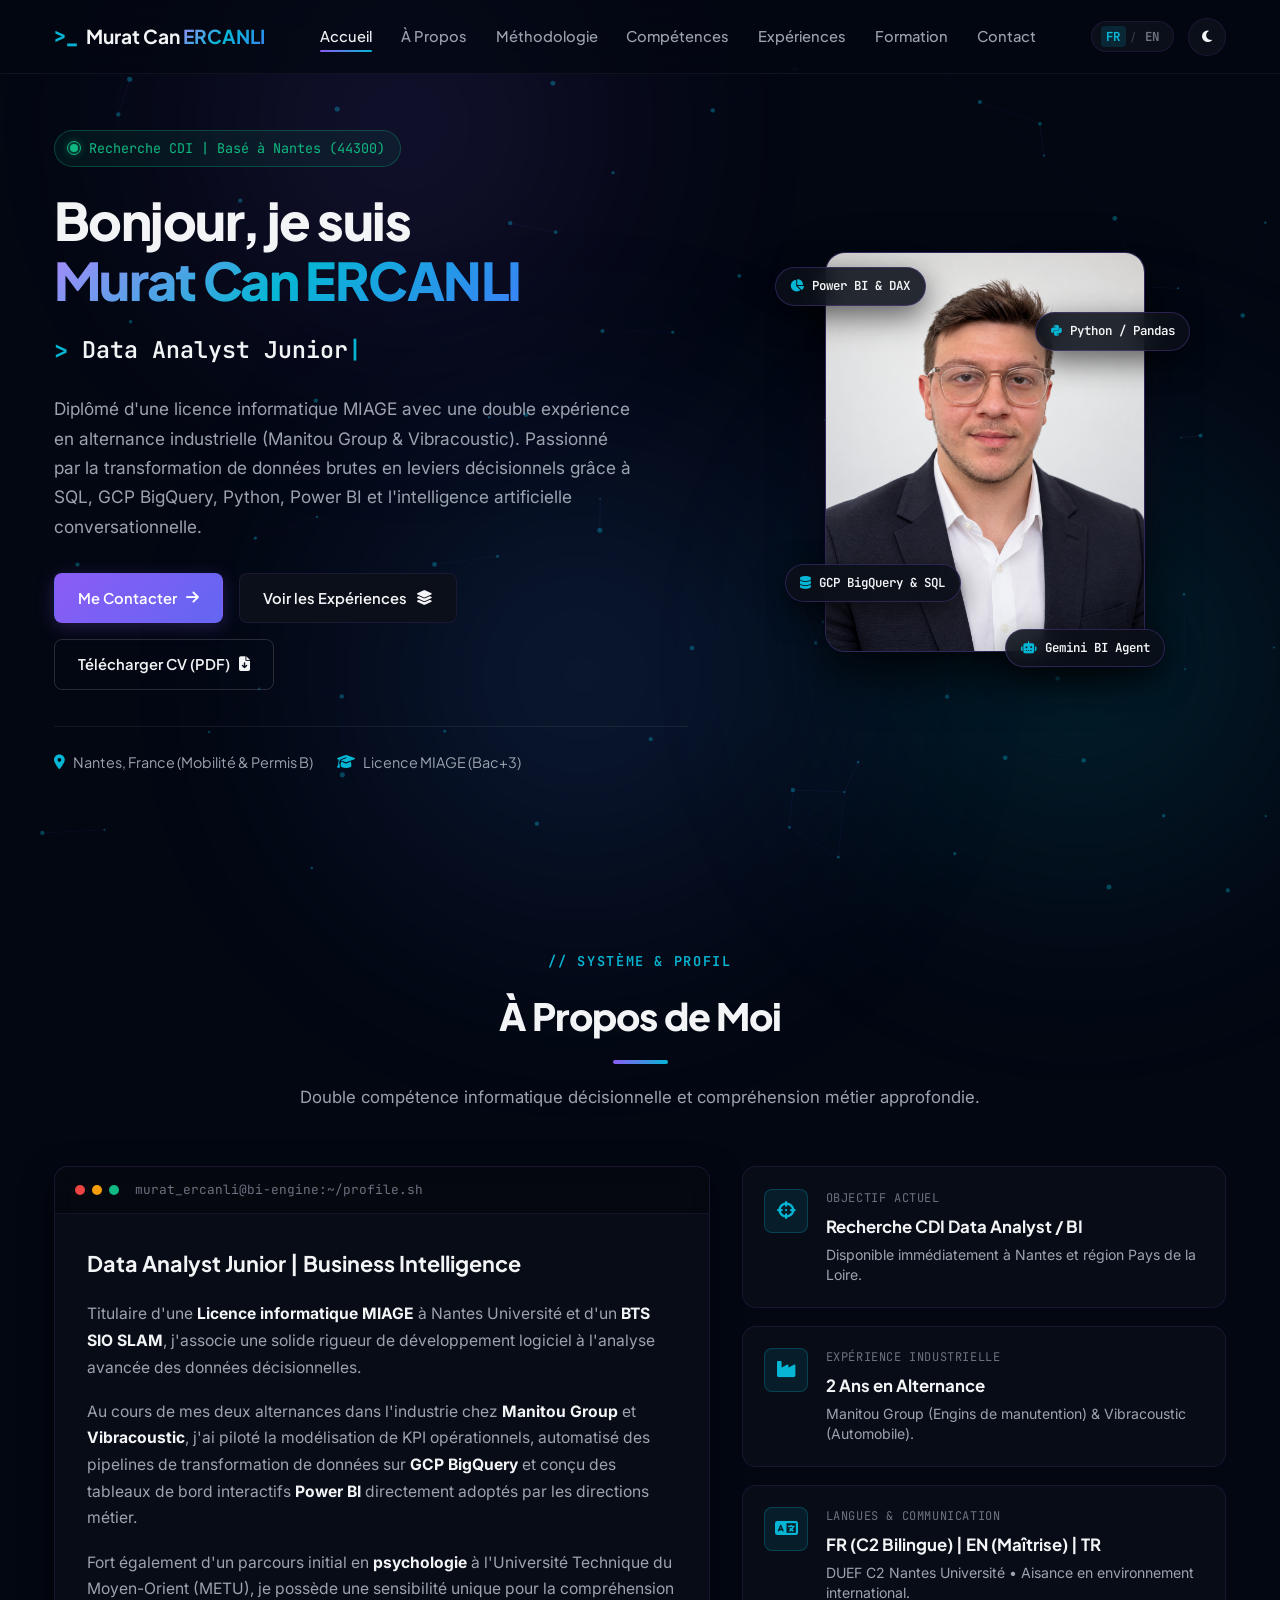
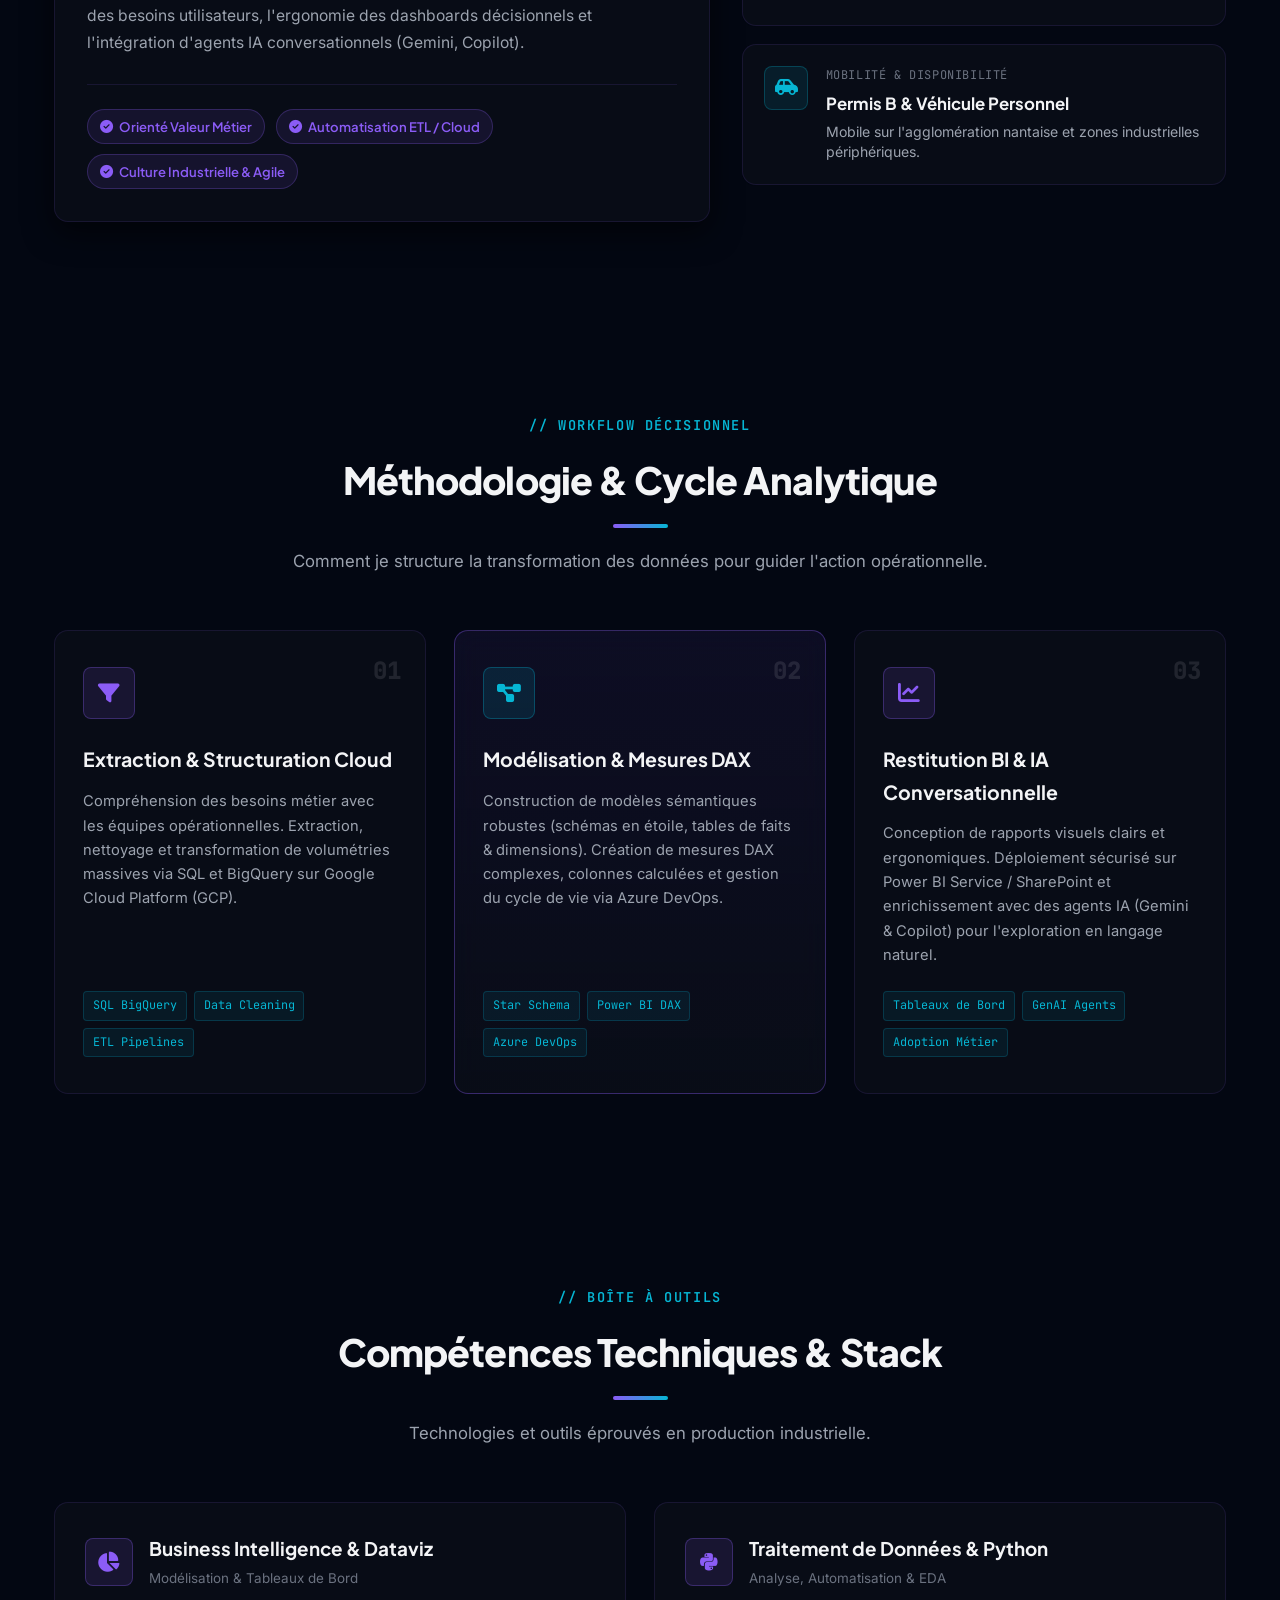
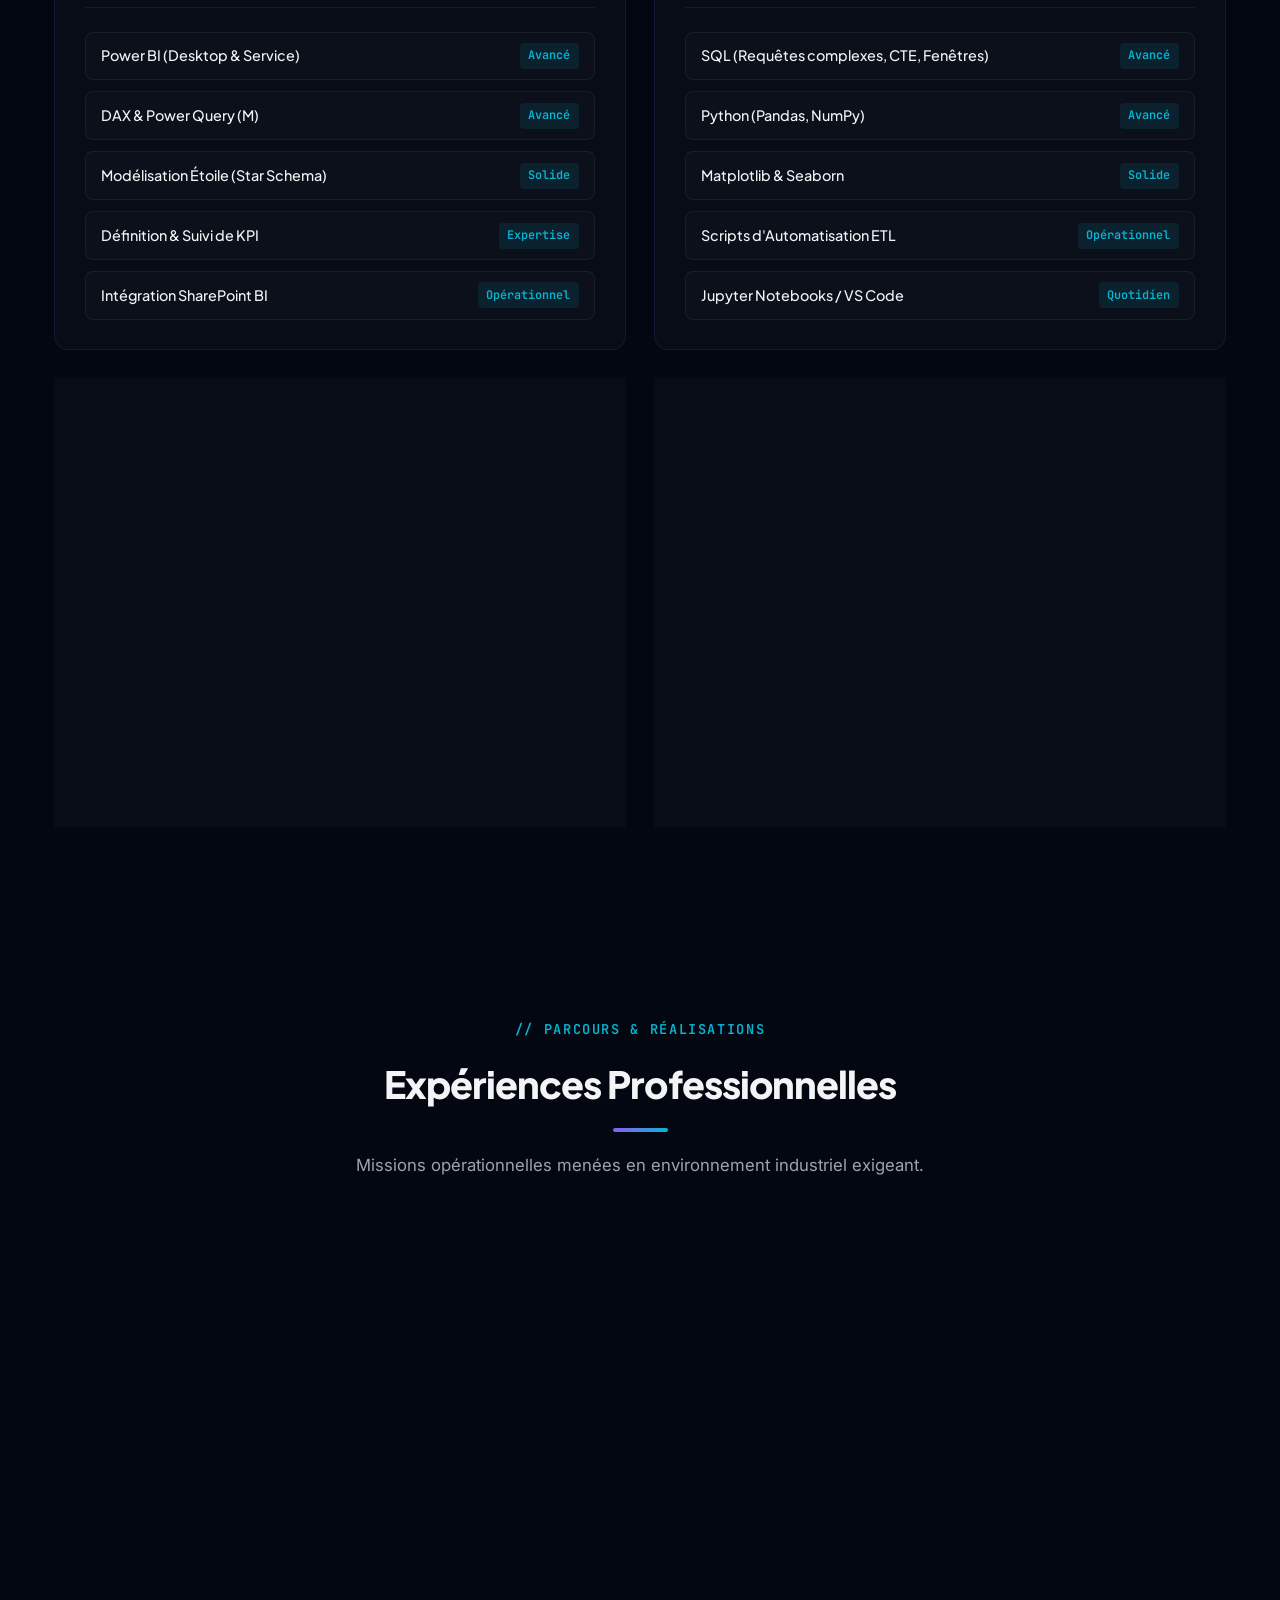
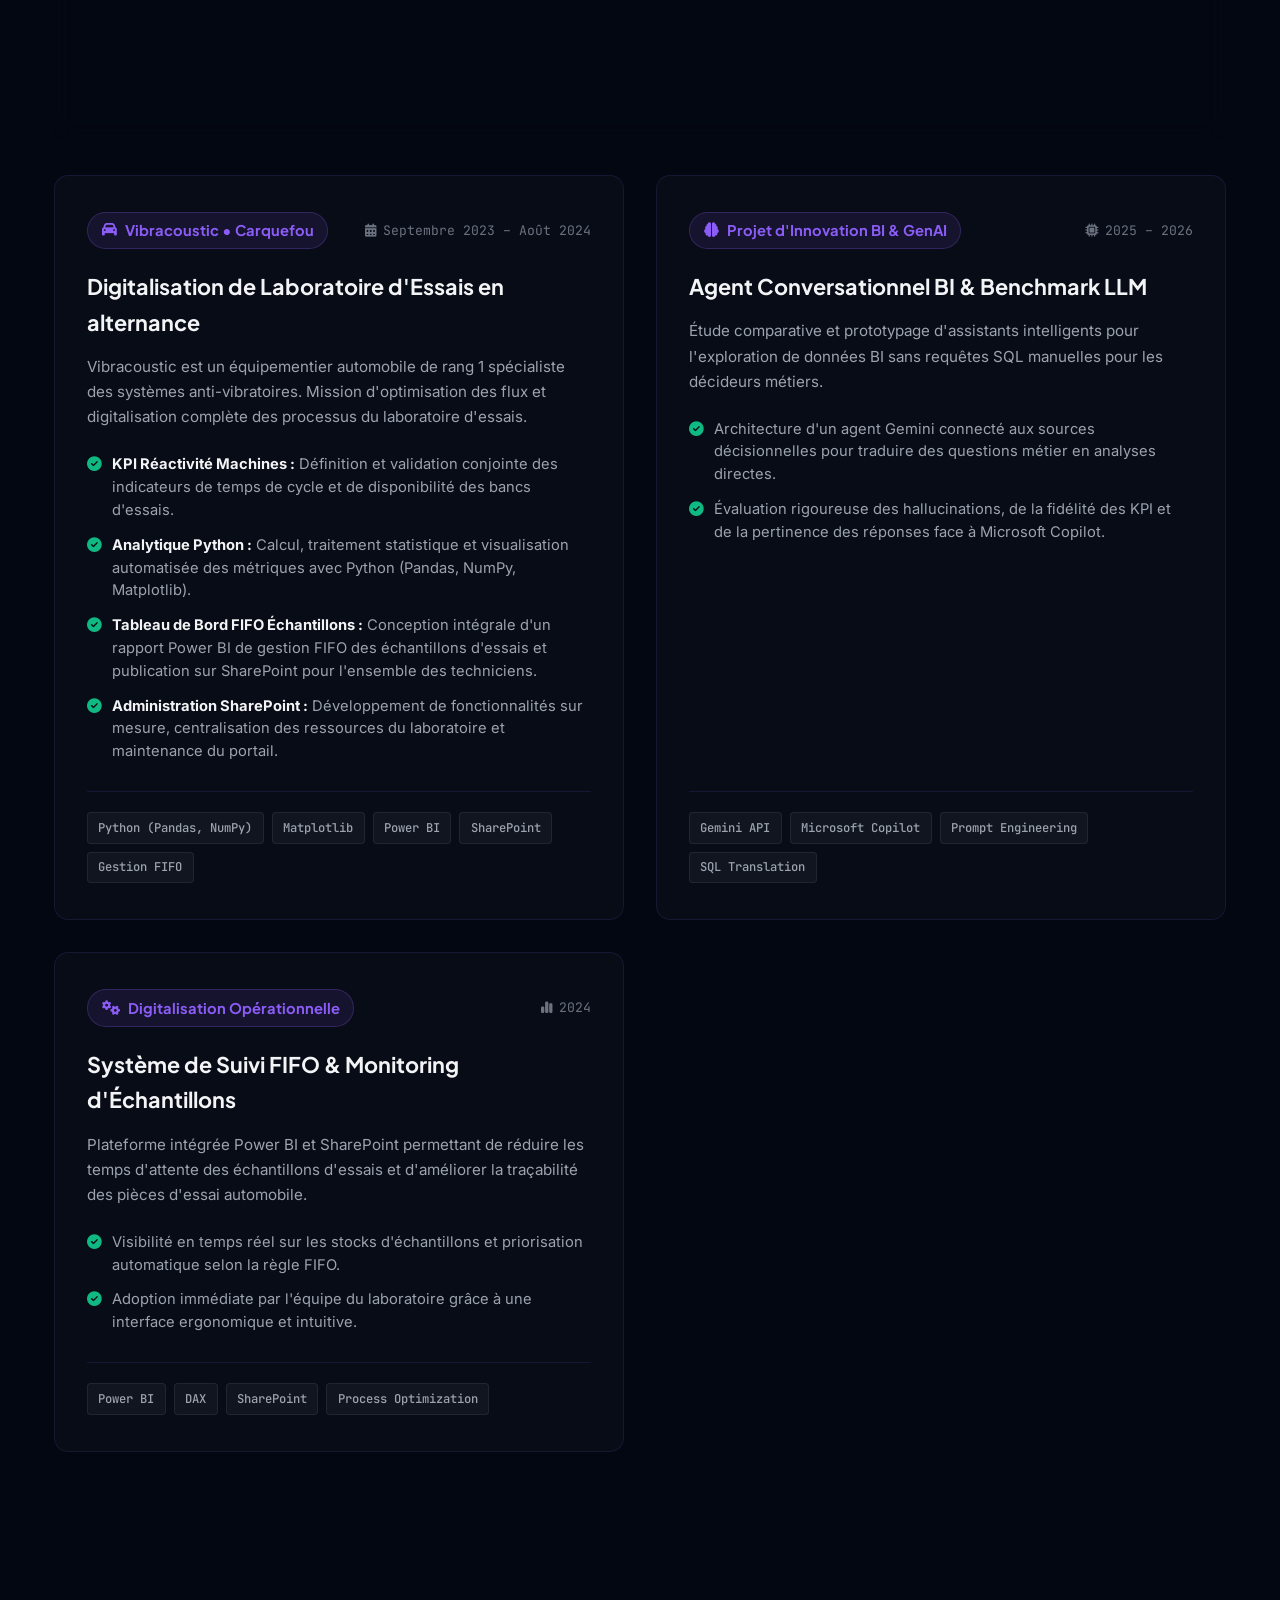
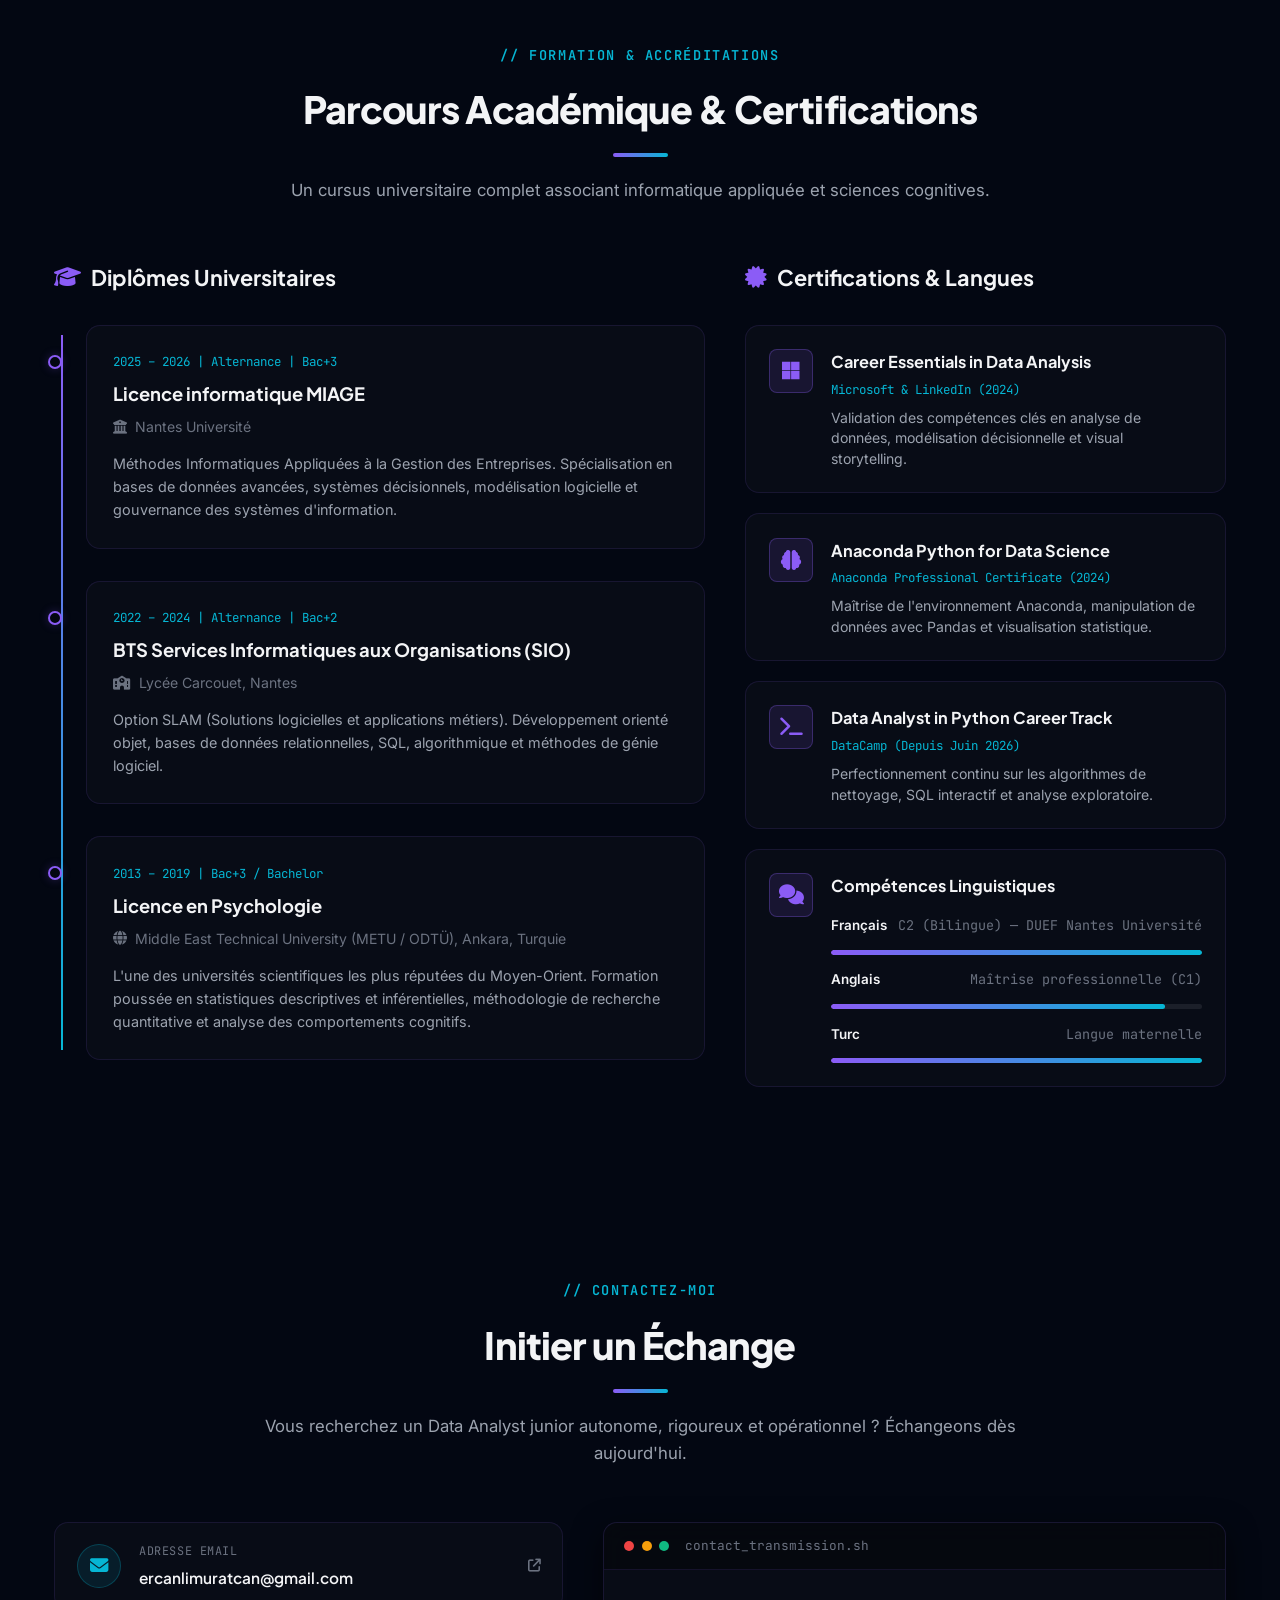
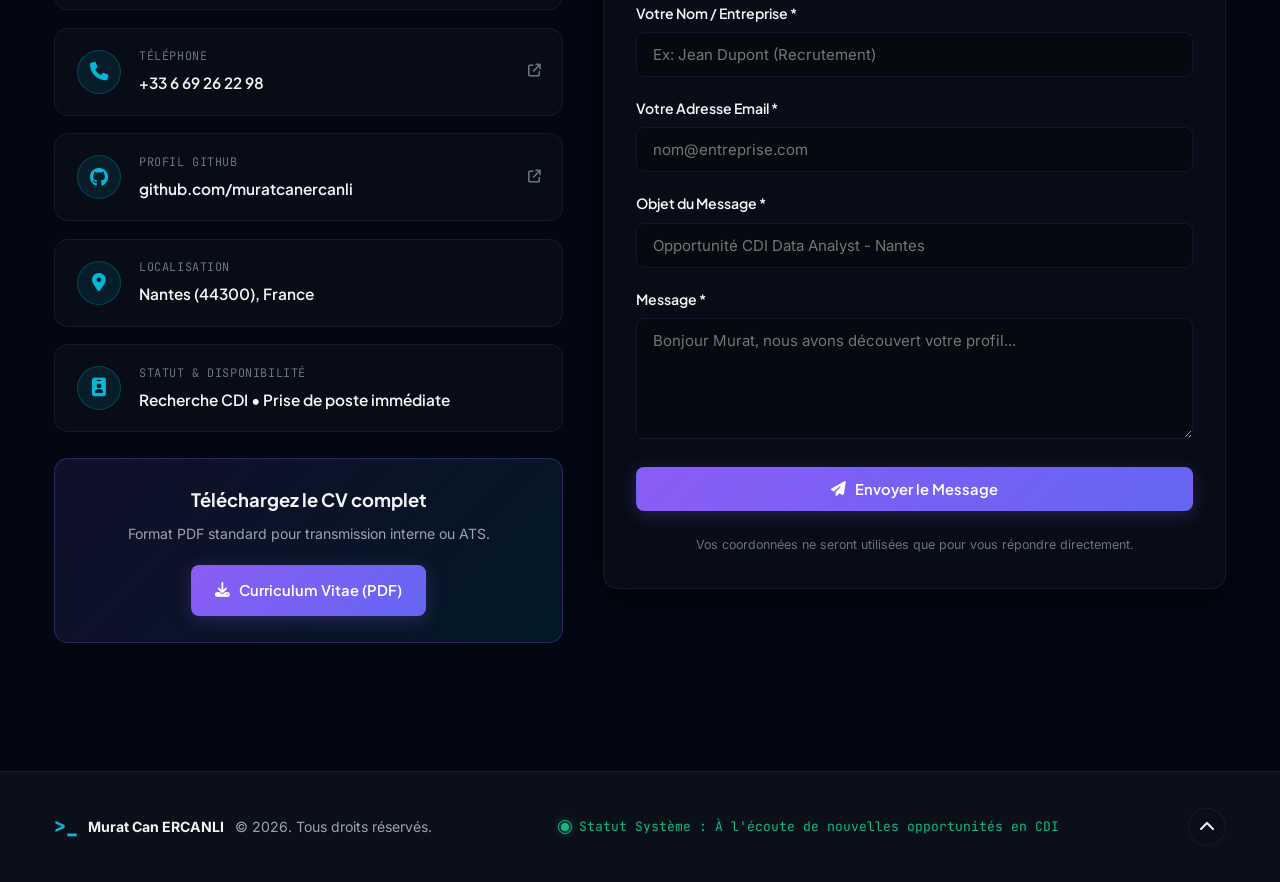
==== index.html @ bb95b22a "initial commit" ====
<!DOCTYPE html>
<html lang="fr">
<head>
    <meta charset="UTF-8">
    <meta name="viewport" content="width=device-width, initial-scale=1.0">
    <title>Murat Can ERCANLI | Data Analyst & Business Intelligence</title>
    <meta name="description" content="Portfolio de Murat Can ERCANLI - Data Analyst Junior & Business Intelligence spécialisé en Power BI, SQL, Python, GCP BigQuery et solutions décisionnelles.">
    <meta name="keywords" content="Murat Can ERCANLI, Data Analyst, Business Intelligence, Power BI, SQL, Python, BigQuery, GCP, Nantes, Portfolio">
    <meta name="author" content="Murat Can ERCANLI">
    <meta name="robots" content="index, follow">

    <link rel="canonical" href="https://muratcanercanli.github.io/">

    <!-- Open Graph / Social Media -->
    <meta property="og:title" content="Murat Can ERCANLI | Data Analyst & Business Intelligence">
    <meta property="og:description" content="Portfolio de Murat Can ERCANLI - Data Analyst Junior spécialisé en Power BI, BigQuery, SQL et Python.">
    <meta property="og:url" content="https://muratcanercanli.github.io/">
    <meta property="og:type" content="website">
    <meta property="og:image" content="murat_profile.png">

    <!-- Google Fonts: Plus Jakarta Sans for UI, Inter for body, JetBrains Mono for telemetry -->
    <link rel="preconnect" href="https://fonts.googleapis.com">
    <link rel="preconnect" href="https://fonts.gstatic.com" crossorigin>
    <link href="https://fonts.googleapis.com/css2?family=Inter:wght@300;400;500;600;700&family=JetBrains+Mono:wght@400;500;600;700&family=Plus+Jakarta+Sans:wght@400;500;600;700;800&display=swap" rel="stylesheet">
    
    <!-- Font Awesome Icons -->
    <link rel="stylesheet" href="https://cdnjs.cloudflare.com/ajax/libs/font-awesome/6.5.1/css/all.min.css">
    
    <!-- Custom Styles -->
    <link rel="stylesheet" href="styles.css">

    <!-- JSON-LD Structured Data -->
    <script type="application/ld+json">
    {
      "@context": "https://schema.org",
      "@type": "Person",
      "name": "Murat Can ERCANLI",
      "jobTitle": "Data Analyst & Business Intelligence Specialist",
      "url": "https://muratcanercanli.github.io/",
      "sameAs": [
        "https://github.com/muratcanercanli"
      ],
      "address": {
        "@type": "PostalAddress",
        "addressLocality": "Nantes",
        "postalCode": "44300",
        "addressCountry": "FR"
      },
      "email": "ercanlimuratcan@gmail.com",
      "telephone": "+33669262298"
    }
    </script>
</head>
<body>
    <!-- Background Canvas Mesh & Ambient Glow Orbs -->
    <div class="canvas-grid">
        <canvas id="canvas-particles"></canvas>
    </div>
    <div class="glow-orb orb-1"></div>
    <div class="glow-orb orb-2"></div>
    <div class="glow-orb orb-3"></div>

    <!-- Navigation Header -->
    <nav class="navbar" id="navbar">
        <div class="nav-container">
            <div class="nav-logo">
                <a href="#home">
                    <span class="logo-terminal">&gt;_</span>
                    <span class="logo-name">Murat Can <span class="highlight">ERCANLI</span></span>
                </a>
            </div>

            <ul class="nav-menu" id="nav-menu">
                <li class="nav-item"><a href="#home" class="nav-link" data-i18n="nav.home">Accueil</a></li>
                <li class="nav-item"><a href="#about" class="nav-link" data-i18n="nav.about">À Propos</a></li>
                <li class="nav-item"><a href="#frameworks" class="nav-link" data-i18n="nav.workflow">Méthodologie</a></li>
                <li class="nav-item"><a href="#skills" class="nav-link" data-i18n="nav.toolkit">Compétences</a></li>
                <li class="nav-item"><a href="#projects" class="nav-link" data-i18n="nav.experience">Expériences</a></li>
                <li class="nav-item"><a href="#education" class="nav-link" data-i18n="nav.credentials">Formation</a></li>
                <li class="nav-item"><a href="#contact" class="nav-link" data-i18n="nav.contact">Contact</a></li>
            </ul>

            <div class="nav-actions">
                <!-- Language Switcher Pill -->
                <div class="lang-switch" id="lang-switch" title="Changer de langue / Switch language">
                    <button class="lang-btn active" data-lang="fr">FR</button>
                    <span class="lang-divider">/</span>
                    <button class="lang-btn" data-lang="en">EN</button>
                </div>

                <!-- Theme Toggle Button -->
                <button class="theme-toggle-btn" id="theme-toggle" aria-label="Toggle Theme" title="Thème clair / sombre">
                    <i class="fas fa-moon"></i>
                </button>

                <!-- Mobile Menu Hamburger -->
                <div class="nav-toggle" id="mobile-menu" aria-label="Open menu">
                    <span class="bar"></span>
                    <span class="bar"></span>
                    <span class="bar"></span>
                </div>
            </div>
        </div>
        <div class="scroll-progress-bar" id="scroll-bar"></div>
    </nav>

    <!-- Hero Section -->
    <section id="home" class="hero">
        <div class="container">
            <div class="hero-content">
                <div class="hero-text">
                    <div class="hero-badge">
                        <span class="pulse-dot"></span>
                        <span data-i18n="hero.badge">Recherche CDI | Basé à Nantes (44300)</span>
                    </div>

                    <h1 class="hero-title">
                        <span data-i18n="hero.greeting">Bonjour, je suis</span> <br>
                        <span class="highlight">Murat Can ERCANLI</span>
                    </h1>

                    <div class="typewriter-container">
                        <span class="code-symbol">&gt;&nbsp;</span>
                        <h2 class="hero-subtitle" id="typewriter-text">Data Analyst Junior</h2>
                    </div>

                    <p class="hero-description" data-i18n="hero.description">
                        Diplômé d'une licence informatique MIAGE avec une double expérience en alternance industrielle (Manitou Group &amp; Vibracoustic). Passionné par la transformation de données brutes en leviers décisionnels grâce à SQL, GCP BigQuery, Python, Power BI et l'intelligence artificielle conversationnelle.
                    </p>

                    <div class="hero-buttons">
                        <a href="#contact" class="btn btn-primary">
                            <span data-i18n="hero.btnContact">Me Contacter</span>
                            <i class="fas fa-arrow-right"></i>
                        </a>
                        <a href="#projects" class="btn btn-secondary">
                            <span data-i18n="hero.btnProjects">Voir les Expériences</span>
                            <i class="fas fa-layer-group"></i>
                        </a>
                        <a href="Murat_ERCANLI_LaTeX_Source (2).pdf" target="_blank" rel="noopener noreferrer" class="btn btn-outline" download>
                            <span data-i18n="hero.btnResume">Télécharger CV (PDF)</span>
                            <i class="fas fa-file-arrow-down"></i>
                        </a>
                    </div>

                    <div class="hero-quick-meta">
                        <div class="meta-item">
                            <i class="fas fa-location-dot"></i>
                            <span data-i18n="hero.metaLocation">Nantes, France (Mobilité &amp; Permis B)</span>
                        </div>
                        <div class="meta-item">
                            <i class="fas fa-graduation-cap"></i>
                            <span data-i18n="hero.metaDegree">Licence MIAGE (Bac+3)</span>
                        </div>
                    </div>
                </div>

                <div class="hero-image-wrapper">
                    <div class="hero-portrait-card">
                        <div class="portrait-glow"></div>
                        <div class="portrait-frame">
                            <img src="murat_profile.png" alt="Photo de profil Murat Can ERCANLI" class="portrait-img">
                        </div>

                        <!-- Floating Telemetry Nodes -->
                        <div class="telemetry-node node-1">
                            <i class="fas fa-chart-pie"></i>
                            <span>Power BI &amp; DAX</span>
                        </div>
                        <div class="telemetry-node node-2">
                            <i class="fas fa-database"></i>
                            <span>GCP BigQuery &amp; SQL</span>
                        </div>
                        <div class="telemetry-node node-3">
                            <i class="fab fa-python"></i>
                            <span>Python / Pandas</span>
                        </div>
                        <div class="telemetry-node node-4">
                            <i class="fas fa-robot"></i>
                            <span>Gemini BI Agent</span>
                        </div>
                    </div>
                </div>
            </div>
        </div>
    </section>

    <!-- Personal Telemetry (About Me) Section -->
    <section id="about" class="telemetry-section">
        <div class="container">
            <div class="section-header">
                <div class="section-tag" data-i18n="about.tag">// SYSTÈME &amp; PROFIL</div>
                <h2 class="section-title" data-i18n="about.title">À Propos de Moi</h2>
                <div class="section-divider"></div>
                <p class="section-subtitle" data-i18n="about.subtitle">Double compétence informatique décisionnelle et compréhension métier approfondie.</p>
            </div>

            <div class="telemetry-grid">
                <!-- Left Column: Biography Console -->
                <div class="telemetry-bio-card">
                    <div class="bio-card-header">
                        <div class="terminal-dots">
                            <span class="dot red"></span>
                            <span class="dot yellow"></span>
                            <span class="dot green"></span>
                        </div>
                        <span class="terminal-title">murat_ercanli@bi-engine:~/profile.sh</span>
                    </div>
                    <div class="bio-card-body">
                        <h3 class="bio-heading" data-i18n="about.bioHeading">Data Analyst Junior | Business Intelligence</h3>
                        
                        <p class="bio-text" data-i18n="about.bioP1">
                            Titulaire d'une <strong>Licence informatique MIAGE</strong> à Nantes Université et d'un <strong>BTS SIO SLAM</strong>, j'associe une solide rigueur de développement logiciel à l'analyse avancée des données décisionnelles.
                        </p>
                        <p class="bio-text" data-i18n="about.bioP2">
                            Au cours de mes deux alternances dans l'industrie chez <strong>Manitou Group</strong> et <strong>Vibracoustic</strong>, j'ai piloté la modélisation de KPI opérationnels, automatisé des pipelines de transformation de données sur <strong>GCP BigQuery</strong> et conçu des tableaux de bord interactifs <strong>Power BI</strong> directement adoptés par les directions métier.
                        </p>
                        <p class="bio-text" data-i18n="about.bioP3">
                            Fort également d'un parcours initial en <strong>psychologie</strong> à l'Université Technique du Moyen-Orient (METU), je possède une sensibilité unique pour la compréhension des besoins utilisateurs, l'ergonomie des dashboards décisionnels et l'intégration d'agents IA conversationnels (Gemini, Copilot).
                        </p>

                        <div class="bio-badges">
                            <span class="badge"><i class="fas fa-check-circle"></i> <span data-i18n="about.badge1">Orienté Valeur Métier</span></span>
                            <span class="badge"><i class="fas fa-check-circle"></i> <span data-i18n="about.badge2">Automatisation ETL / Cloud</span></span>
                            <span class="badge"><i class="fas fa-check-circle"></i> <span data-i18n="about.badge3">Culture Industrielle &amp; Agile</span></span>
                        </div>
                    </div>
                </div>

                <!-- Right Column: Specs & Highlights Grid -->
                <div class="telemetry-specs-wrapper">
                    <div class="spec-card">
                        <div class="spec-icon"><i class="fas fa-crosshairs"></i></div>
                        <div class="spec-content">
                            <span class="spec-label" data-i18n="about.specGoalLabel">Objectif Actuel</span>
                            <h4 class="spec-value" data-i18n="about.specGoalVal">Recherche CDI Data Analyst / BI</h4>
                            <p class="spec-desc" data-i18n="about.specGoalDesc">Disponible immédiatement à Nantes et région Pays de la Loire.</p>
                        </div>
                    </div>

                    <div class="spec-card">
                        <div class="spec-icon"><i class="fas fa-industry"></i></div>
                        <div class="spec-content">
                            <span class="spec-label" data-i18n="about.specExpLabel">Expérience Industrielle</span>
                            <h4 class="spec-value" data-i18n="about.specExpVal">2 Ans en Alternance</h4>
                            <p class="spec-desc" data-i18n="about.specExpDesc">Manitou Group (Engins de manutention) &amp; Vibracoustic (Automobile).</p>
                        </div>
                    </div>

                    <div class="spec-card">
                        <div class="spec-icon"><i class="fas fa-language"></i></div>
                        <div class="spec-content">
                            <span class="spec-label" data-i18n="about.specLangLabel">Langues &amp; Communication</span>
                            <h4 class="spec-value" data-i18n="about.specLangVal">FR (C2 Bilingue) | EN (Maîtrise) | TR</h4>
                            <p class="spec-desc" data-i18n="about.specLangDesc">DUEF C2 Nantes Université • Aisance en environnement international.</p>
                        </div>
                    </div>

                    <div class="spec-card">
                        <div class="spec-icon"><i class="fas fa-car-side"></i></div>
                        <div class="spec-content">
                            <span class="spec-label" data-i18n="about.specMobLabel">Mobilité &amp; Disponibilité</span>
                            <h4 class="spec-value" data-i18n="about.specMobVal">Permis B &amp; Véhicule Personnel</h4>
                            <p class="spec-desc" data-i18n="about.specMobDesc">Mobile sur l'agglomération nantaise et zones industrielles périphériques.</p>
                        </div>
                    </div>
                </div>
            </div>
        </div>
    </section>

    <!-- Analytics Workflow Section -->
    <section id="frameworks" class="workflow-section">
        <div class="container">
            <div class="section-header">
                <div class="section-tag" data-i18n="workflow.tag">// WORKFLOW DÉCISIONNEL</div>
                <h2 class="section-title" data-i18n="workflow.title">Méthodologie &amp; Cycle Analytique</h2>
                <div class="section-divider"></div>
                <p class="section-subtitle" data-i18n="workflow.subtitle">Comment je structure la transformation des données pour guider l'action opérationnelle.</p>
            </div>

            <div class="workflow-grid">
                <!-- Step 1 -->
                <div class="workflow-card">
                    <div class="workflow-step-num">01</div>
                    <div class="workflow-icon"><i class="fas fa-filter"></i></div>
                    <h3 class="workflow-card-title" data-i18n="workflow.step1Title">Extraction &amp; Structuration Cloud</h3>
                    <p class="workflow-card-desc" data-i18n="workflow.step1Desc">
                        Compréhension des besoins métier avec les équipes opérationnelles. Extraction, nettoyage et transformation de volumétries massives via SQL et BigQuery sur Google Cloud Platform (GCP).
                    </p>
                    <div class="workflow-tags">
                        <span>SQL BigQuery</span>
                        <span>Data Cleaning</span>
                        <span>ETL Pipelines</span>
                    </div>
                </div>

                <!-- Step 2 -->
                <div class="workflow-card highlighted-step">
                    <div class="workflow-step-num">02</div>
                    <div class="workflow-icon"><i class="fas fa-project-diagram"></i></div>
                    <h3 class="workflow-card-title" data-i18n="workflow.step2Title">Modélisation &amp; Mesures DAX</h3>
                    <p class="workflow-card-desc" data-i18n="workflow.step2Desc">
                        Construction de modèles sémantiques robustes (schémas en étoile, tables de faits &amp; dimensions). Création de mesures DAX complexes, colonnes calculées et gestion du cycle de vie via Azure DevOps.
                    </p>
                    <div class="workflow-tags">
                        <span>Star Schema</span>
                        <span>Power BI DAX</span>
                        <span>Azure DevOps</span>
                    </div>
                </div>

                <!-- Step 3 -->
                <div class="workflow-card">
                    <div class="workflow-step-num">03</div>
                    <div class="workflow-icon"><i class="fas fa-chart-line"></i></div>
                    <h3 class="workflow-card-title" data-i18n="workflow.step3Title">Restitution BI &amp; IA Conversationnelle</h3>
                    <p class="workflow-card-desc" data-i18n="workflow.step3Desc">
                        Conception de rapports visuels clairs et ergonomiques. Déploiement sécurisé sur Power BI Service / SharePoint et enrichissement avec des agents IA (Gemini &amp; Copilot) pour l'exploration en langage naturel.
                    </p>
                    <div class="workflow-tags">
                        <span>Tableaux de Bord</span>
                        <span>GenAI Agents</span>
                        <span>Adoption Métier</span>
                    </div>
                </div>
            </div>
        </div>
    </section>

    <!-- Skills & Analytical Toolkit Section -->
    <section id="skills" class="skills-section">
        <div class="container">
            <div class="section-header">
                <div class="section-tag" data-i18n="skills.tag">// BOÎTE À OUTILS</div>
                <h2 class="section-title" data-i18n="skills.title">Compétences Techniques &amp; Stack</h2>
                <div class="section-divider"></div>
                <p class="section-subtitle" data-i18n="skills.subtitle">Technologies et outils éprouvés en production industrielle.</p>
            </div>

            <div class="skills-grid">
                <!-- Group 1: Business Intelligence -->
                <div class="skill-category-card">
                    <div class="category-header">
                        <div class="cat-icon"><i class="fas fa-chart-pie"></i></div>
                        <div>
                            <h3 data-i18n="skills.cat1Title">Business Intelligence &amp; Dataviz</h3>
                            <span class="cat-subtitle" data-i18n="skills.cat1Sub">Modélisation &amp; Tableaux de Bord</span>
                        </div>
                    </div>
                    <div class="skill-pill-list">
                        <div class="skill-pill">
                            <span class="skill-name">Power BI (Desktop &amp; Service)</span>
                            <span class="skill-level">Avancé</span>
                        </div>
                        <div class="skill-pill">
                            <span class="skill-name">DAX &amp; Power Query (M)</span>
                            <span class="skill-level">Avancé</span>
                        </div>
                        <div class="skill-pill">
                            <span class="skill-name">Modélisation Étoile (Star Schema)</span>
                            <span class="skill-level">Solide</span>
                        </div>
                        <div class="skill-pill">
                            <span class="skill-name">Définition &amp; Suivi de KPI</span>
                            <span class="skill-level">Expertise</span>
                        </div>
                        <div class="skill-pill">
                            <span class="skill-name">Intégration SharePoint BI</span>
                            <span class="skill-level">Opérationnel</span>
                        </div>
                    </div>
                </div>

                <!-- Group 2: Data Processing & Python -->
                <div class="skill-category-card">
                    <div class="category-header">
                        <div class="cat-icon"><i class="fab fa-python"></i></div>
                        <div>
                            <h3 data-i18n="skills.cat2Title">Traitement de Données &amp; Python</h3>
                            <span class="cat-subtitle" data-i18n="skills.cat2Sub">Analyse, Automatisation &amp; EDA</span>
                        </div>
                    </div>
                    <div class="skill-pill-list">
                        <div class="skill-pill">
                            <span class="skill-name">SQL (Requêtes complexes, CTE, Fenêtres)</span>
                            <span class="skill-level">Avancé</span>
                        </div>
                        <div class="skill-pill">
                            <span class="skill-name">Python (Pandas, NumPy)</span>
                            <span class="skill-level">Avancé</span>
                        </div>
                        <div class="skill-pill">
                            <span class="skill-name">Matplotlib &amp; Seaborn</span>
                            <span class="skill-level">Solide</span>
                        </div>
                        <div class="skill-pill">
                            <span class="skill-name">Scripts d'Automatisation ETL</span>
                            <span class="skill-level">Opérationnel</span>
                        </div>
                        <div class="skill-pill">
                            <span class="skill-name">Jupyter Notebooks / VS Code</span>
                            <span class="skill-level">Quotidien</span>
                        </div>
                    </div>
                </div>

                <!-- Group 3: Cloud & Databases -->
                <div class="skill-category-card">
                    <div class="category-header">
                        <div class="cat-icon"><i class="fas fa-cloud"></i></div>
                        <div>
                            <h3 data-i18n="skills.cat3Title">Cloud &amp; Bases de Données</h3>
                            <span class="cat-subtitle" data-i18n="skills.cat3Sub">Infrastructure &amp; Stockage</span>
                        </div>
                    </div>
                    <div class="skill-pill-list">
                        <div class="skill-pill">
                            <span class="skill-name">Google Cloud Platform (GCP)</span>
                            <span class="skill-level">Opérationnel</span>
                        </div>
                        <div class="skill-pill">
                            <span class="skill-name">Google BigQuery</span>
                            <span class="skill-level">Avancé</span>
                        </div>
                        <div class="skill-pill">
                            <span class="skill-name">PostgreSQL &amp; MySQL</span>
                            <span class="skill-level">Solide</span>
                        </div>
                        <div class="skill-pill">
                            <span class="skill-name">SQLite</span>
                            <span class="skill-level">Opérationnel</span>
                        </div>
                        <div class="skill-pill">
                            <span class="skill-name">Optimisation de Requêtes</span>
                            <span class="skill-level">Solide</span>
                        </div>
                    </div>
                </div>

                <!-- Group 4: DevOps, IA & Méthodes -->
                <div class="skill-category-card">
                    <div class="category-header">
                        <div class="cat-icon"><i class="fas fa-robot"></i></div>
                        <div>
                            <h3 data-i18n="skills.cat4Title">Outils, GenAI &amp; Méthodes</h3>
                            <span class="cat-subtitle" data-i18n="skills.cat4Sub">Déploiement &amp; Innovation</span>
                        </div>
                    </div>
                    <div class="skill-pill-list">
                        <div class="skill-pill">
                            <span class="skill-name">Azure DevOps (CI/CD, Work Items)</span>
                            <span class="skill-level">Opérationnel</span>
                        </div>
                        <div class="skill-pill">
                            <span class="skill-name">Git &amp; GitHub</span>
                            <span class="skill-level">Quotidien</span>
                        </div>
                        <div class="skill-pill">
                            <span class="skill-name">Agent Gemini &amp; Microsoft Copilot</span>
                            <span class="skill-level">Innovation BI</span>
                        </div>
                        <div class="skill-pill">
                            <span class="skill-name">Méthodologie Agile (Scrum / Kanban)</span>
                            <span class="skill-level">Pratiqué</span>
                        </div>
                        <div class="skill-pill">
                            <span class="skill-name">SharePoint Administration</span>
                            <span class="skill-level">Opérationnel</span>
                        </div>
                    </div>
                </div>
            </div>
        </div>
    </section>

    <!-- Experience & Projects Section -->
    <section id="projects" class="projects-section">
        <div class="container">
            <div class="section-header">
                <div class="section-tag" data-i18n="projects.tag">// PARCOURS &amp; RÉALISATIONS</div>
                <h2 class="section-title" data-i18n="projects.title">Expériences Professionnelles</h2>
                <div class="section-divider"></div>
                <p class="section-subtitle" data-i18n="projects.subtitle">Missions opérationnelles menées en environnement industriel exigeant.</p>
            </div>

            <div class="projects-grid">
                <!-- Experience 1: Manitou Group -->
                <div class="project-card featured">
                    <div class="card-glow-accent"></div>
                    <div class="project-header">
                        <div class="company-badge">
                            <i class="fas fa-building"></i> Manitou Group • Ancenis
                        </div>
                        <span class="project-period"><i class="fas fa-calendar-alt"></i> Septembre 2025 – Juillet 2026</span>
                    </div>

                    <h3 class="project-title" data-i18n="projects.manitouTitle">Data Analyst en alternance — Direction Opérationnelle</h3>
                    <p class="project-desc" data-i18n="projects.manitouDesc">
                        Manitou Group est un leader mondial de la manutention et de l'élévation. Dans le cadre de mon alternance MIAGE, j'ai accompagné la prise de décision opérationnelle via l'industrialisation des flux de données et la mise en œuvre de solutions BI novatrices.
                    </p>

                    <div class="project-highlights">
                        <div class="highlight-item">
                            <i class="fas fa-check-circle"></i>
                            <span data-i18n="projects.manitouBullet1"><strong>Définition &amp; Suivi des KPI :</strong> Cadrage, calcul et validation d'indicateurs de performance clés en collaboration étroite avec les équipes métiers.</span>
                        </div>
                        <div class="highlight-item">
                            <i class="fas fa-check-circle"></i>
                            <span data-i18n="projects.manitouBullet2"><strong>Ingénierie des données sur GCP :</strong> Préparation, enrichissement et modélisation des données avec SQL et BigQuery, en créant des tables et colonnes calculées optimisées.</span>
                        </div>
                        <div class="highlight-item">
                            <i class="fas fa-check-circle"></i>
                            <span data-i18n="projects.manitouBullet3"><strong>Modèles Power BI &amp; Azure DevOps :</strong> Évolution des jeux de données sémantiques, gouvernance des versions et déploiement via Azure DevOps.</span>
                        </div>
                        <div class="highlight-item">
                            <i class="fas fa-check-circle"></i>
                            <span data-i18n="projects.manitouBullet4"><strong>Agent Conversationnel Gemini vs Copilot :</strong> Développement d'un agent conversationnel Gemini pour l'interrogation de données en langage naturel ; benchmark comparatif face à Microsoft Copilot et restitution des résultats à la direction.</span>
                        </div>
                    </div>

                    <div class="project-tech-tags">
                        <span>GCP BigQuery</span>
                        <span>SQL</span>
                        <span>Power BI</span>
                        <span>DAX</span>
                        <span>Azure DevOps</span>
                        <span>Gemini Agent</span>
                        <span>Microsoft Copilot</span>
                    </div>
                </div>

                <!-- Experience 2: Vibracoustic -->
                <div class="project-card">
                    <div class="card-glow-accent"></div>
                    <div class="project-header">
                        <div class="company-badge">
                            <i class="fas fa-car"></i> Vibracoustic • Carquefou
                        </div>
                        <span class="project-period"><i class="fas fa-calendar-alt"></i> Septembre 2023 – Août 2024</span>
                    </div>

                    <h3 class="project-title" data-i18n="projects.vibraTitle">Digitalisation de Laboratoire d'Essais en alternance</h3>
                    <p class="project-desc" data-i18n="projects.vibraDesc">
                        Vibracoustic est un équipementier automobile de rang 1 spécialiste des systèmes anti-vibratoires. Mission d'optimisation des flux et digitalisation complète des processus du laboratoire d'essais.
                    </p>

                    <div class="project-highlights">
                        <div class="highlight-item">
                            <i class="fas fa-check-circle"></i>
                            <span data-i18n="projects.vibraBullet1"><strong>KPI Réactivité Machines :</strong> Définition et validation conjointe des indicateurs de temps de cycle et de disponibilité des bancs d'essais.</span>
                        </div>
                        <div class="highlight-item">
                            <i class="fas fa-check-circle"></i>
                            <span data-i18n="projects.vibraBullet2"><strong>Analytique Python :</strong> Calcul, traitement statistique et visualisation automatisée des métriques avec Python (Pandas, NumPy, Matplotlib).</span>
                        </div>
                        <div class="highlight-item">
                            <i class="fas fa-check-circle"></i>
                            <span data-i18n="projects.vibraBullet3"><strong>Tableau de Bord FIFO Échantillons :</strong> Conception intégrale d'un rapport Power BI de gestion FIFO des échantillons d'essais et publication sur SharePoint pour l'ensemble des techniciens.</span>
                        </div>
                        <div class="highlight-item">
                            <i class="fas fa-check-circle"></i>
                            <span data-i18n="projects.vibraBullet4"><strong>Administration SharePoint :</strong> Développement de fonctionnalités sur mesure, centralisation des ressources du laboratoire et maintenance du portail.</span>
                        </div>
                    </div>

                    <div class="project-tech-tags">
                        <span>Python (Pandas, NumPy)</span>
                        <span>Matplotlib</span>
                        <span>Power BI</span>
                        <span>SharePoint</span>
                        <span>Gestion FIFO</span>
                    </div>
                </div>

                <!-- Technical Project 3: GenAI Conversational BI Engine -->
                <div class="project-card">
                    <div class="card-glow-accent"></div>
                    <div class="project-header">
                        <div class="company-badge">
                            <i class="fas fa-brain"></i> Projet d'Innovation BI &amp; GenAI
                        </div>
                        <span class="project-period"><i class="fas fa-microchip"></i> 2025 – 2026</span>
                    </div>

                    <h3 class="project-title" data-i18n="projects.genaiTitle">Agent Conversationnel BI &amp; Benchmark LLM</h3>
                    <p class="project-desc" data-i18n="projects.genaiDesc">
                        Étude comparative et prototypage d'assistants intelligents pour l'exploration de données BI sans requêtes SQL manuelles pour les décideurs métiers.
                    </p>

                    <div class="project-highlights">
                        <div class="highlight-item">
                            <i class="fas fa-check-circle"></i>
                            <span data-i18n="projects.genaiBullet1">Architecture d'un agent Gemini connecté aux sources décisionnelles pour traduire des questions métier en analyses directes.</span>
                        </div>
                        <div class="highlight-item">
                            <i class="fas fa-check-circle"></i>
                            <span data-i18n="projects.genaiBullet2">Évaluation rigoureuse des hallucinations, de la fidélité des KPI et de la pertinence des réponses face à Microsoft Copilot.</span>
                        </div>
                    </div>

                    <div class="project-tech-tags">
                        <span>Gemini API</span>
                        <span>Microsoft Copilot</span>
                        <span>Prompt Engineering</span>
                        <span>SQL Translation</span>
                    </div>
                </div>

                <!-- Technical Project 4: FIFO & Test Bench Optimization -->
                <div class="project-card">
                    <div class="card-glow-accent"></div>
                    <div class="project-header">
                        <div class="company-badge">
                            <i class="fas fa-cogs"></i> Digitalisation Opérationnelle
                        </div>
                        <span class="project-period"><i class="fas fa-chart-simple"></i> 2024</span>
                    </div>

                    <h3 class="project-title" data-i18n="projects.fifoTitle">Système de Suivi FIFO &amp; Monitoring d'Échantillons</h3>
                    <p class="project-desc" data-i18n="projects.fifoDesc">
                        Plateforme intégrée Power BI et SharePoint permettant de réduire les temps d'attente des échantillons d'essais et d'améliorer la traçabilité des pièces d'essai automobile.
                    </p>

                    <div class="project-highlights">
                        <div class="highlight-item">
                            <i class="fas fa-check-circle"></i>
                            <span data-i18n="projects.fifoBullet1">Visibilité en temps réel sur les stocks d'échantillons et priorisation automatique selon la règle FIFO.</span>
                        </div>
                        <div class="highlight-item">
                            <i class="fas fa-check-circle"></i>
                            <span data-i18n="projects.fifoBullet2">Adoption immédiate par l'équipe du laboratoire grâce à une interface ergonomique et intuitive.</span>
                        </div>
                    </div>

                    <div class="project-tech-tags">
                        <span>Power BI</span>
                        <span>DAX</span>
                        <span>SharePoint</span>
                        <span>Process Optimization</span>
                    </div>
                </div>
            </div>
        </div>
    </section>

    <!-- Education & Certifications Section -->
    <section id="education" class="credentials-section">
        <div class="container">
            <div class="section-header">
                <div class="section-tag" data-i18n="edu.tag">// FORMATION &amp; ACCRÉDITATIONS</div>
                <h2 class="section-title" data-i18n="edu.title">Parcours Académique &amp; Certifications</h2>
                <div class="section-divider"></div>
                <p class="section-subtitle" data-i18n="edu.subtitle">Un cursus universitaire complet associant informatique appliquée et sciences cognitives.</p>
            </div>

            <div class="credentials-grid">
                <!-- Left: Academic Degrees -->
                <div class="timeline-column">
                    <h3 class="column-title"><i class="fas fa-graduation-cap"></i> <span data-i18n="edu.degreesTitle">Diplômes Universitaires</span></h3>

                    <div class="timeline-stream">
                        <!-- Degree 1 -->
                        <div class="timeline-card">
                            <div class="timeline-dot"></div>
                            <div class="timeline-period">2025 – 2026 | Alternance | Bac+3</div>
                            <h4 class="timeline-title" data-i18n="edu.miageTitle">Licence informatique MIAGE</h4>
                            <div class="timeline-place"><i class="fas fa-university"></i> Nantes Université</div>
                            <p class="timeline-desc" data-i18n="edu.miageDesc">
                                Méthodes Informatiques Appliquées à la Gestion des Entreprises. Spécialisation en bases de données avancées, systèmes décisionnels, modélisation logicielle et gouvernance des systèmes d'information.
                            </p>
                        </div>

                        <!-- Degree 2 -->
                        <div class="timeline-card">
                            <div class="timeline-dot"></div>
                            <div class="timeline-period">2022 – 2024 | Alternance | Bac+2</div>
                            <h4 class="timeline-title" data-i18n="edu.btsTitle">BTS Services Informatiques aux Organisations (SIO)</h4>
                            <div class="timeline-place"><i class="fas fa-school"></i> Lycée Carcouet, Nantes</div>
                            <p class="timeline-desc" data-i18n="edu.btsDesc">
                                Option SLAM (Solutions logicielles et applications métiers). Développement orienté objet, bases de données relationnelles, SQL, algorithmique et méthodes de génie logiciel.
                            </p>
                        </div>

                        <!-- Degree 3 -->
                        <div class="timeline-card">
                            <div class="timeline-dot"></div>
                            <div class="timeline-period">2013 – 2019 | Bac+3 / Bachelor</div>
                            <h4 class="timeline-title" data-i18n="edu.psyTitle">Licence en Psychologie</h4>
                            <div class="timeline-place"><i class="fas fa-globe"></i> Middle East Technical University (METU / ODTÜ), Ankara, Turquie</div>
                            <p class="timeline-desc" data-i18n="edu.psyDesc">
                                L'une des universités scientifiques les plus réputées du Moyen-Orient. Formation poussée en statistiques descriptives et inférentielles, méthodologie de recherche quantitative et analyse des comportements cognitifs.
                            </p>
                        </div>
                    </div>
                </div>

                <!-- Right: Certifications & Languages -->
                <div class="certs-column">
                    <h3 class="column-title"><i class="fas fa-certificate"></i> <span data-i18n="edu.certsTitle">Certifications &amp; Langues</span></h3>

                    <div class="certs-list">
                        <!-- Cert 1 -->
                        <div class="cert-card">
                            <div class="cert-icon"><i class="fab fa-microsoft"></i></div>
                            <div class="cert-content">
                                <h4 class="cert-name">Career Essentials in Data Analysis</h4>
                                <span class="cert-issuer">Microsoft &amp; LinkedIn (2024)</span>
                                <p class="cert-desc" data-i18n="edu.cert1Desc">Validation des compétences clés en analyse de données, modélisation décisionnelle et visual storytelling.</p>
                            </div>
                        </div>

                        <!-- Cert 2 -->
                        <div class="cert-card">
                            <div class="cert-icon"><i class="fas fa-brain"></i></div>
                            <div class="cert-content">
                                <h4 class="cert-name">Anaconda Python for Data Science</h4>
                                <span class="cert-issuer">Anaconda Professional Certificate (2024)</span>
                                <p class="cert-desc" data-i18n="edu.cert2Desc">Maîtrise de l'environnement Anaconda, manipulation de données avec Pandas et visualisation statistique.</p>
                            </div>
                        </div>

                        <!-- Cert 3 -->
                        <div class="cert-card">
                            <div class="cert-icon"><i class="fas fa-terminal"></i></div>
                            <div class="cert-content">
                                <h4 class="cert-name">Data Analyst in Python Career Track</h4>
                                <span class="cert-issuer">DataCamp (Depuis Juin 2026)</span>
                                <p class="cert-desc" data-i18n="edu.cert3Desc">Perfectionnement continu sur les algorithmes de nettoyage, SQL interactif et analyse exploratoire.</p>
                            </div>
                        </div>

                        <!-- Languages Card -->
                        <div class="cert-card lang-card">
                            <div class="cert-icon"><i class="fas fa-comments"></i></div>
                            <div class="cert-content">
                                <h4 class="cert-name" data-i18n="edu.langHeader">Compétences Linguistiques</h4>
                                <div class="lang-meters">
                                    <div class="lang-row">
                                        <span class="lang-name" data-i18n="edu.langFr">Français</span>
                                        <span class="lang-level">C2 (Bilingue) — DUEF Nantes Université</span>
                                    </div>
                                    <div class="lang-progress"><div class="lang-fill" style="width: 100%;"></div></div>

                                    <div class="lang-row">
                                        <span class="lang-name" data-i18n="edu.langEn">Anglais</span>
                                        <span class="lang-level" data-i18n="edu.langEnLevel">Maîtrise professionnelle (C1)</span>
                                    </div>
                                    <div class="lang-progress"><div class="lang-fill" style="width: 90%;"></div></div>

                                    <div class="lang-row">
                                        <span class="lang-name" data-i18n="edu.langTr">Turc</span>
                                        <span class="lang-level" data-i18n="edu.langTrLevel">Langue maternelle</span>
                                    </div>
                                    <div class="lang-progress"><div class="lang-fill" style="width: 100%;"></div></div>
                                </div>
                            </div>
                        </div>
                    </div>
                </div>
            </div>
        </div>
    </section>

    <!-- Contact & Query Intake Section -->
    <section id="contact" class="contact-section">
        <div class="container">
            <div class="section-header">
                <div class="section-tag" data-i18n="contact.tag">// CONTACTEZ-MOI</div>
                <h2 class="section-title" data-i18n="contact.title">Initier un Échange</h2>
                <div class="section-divider"></div>
                <p class="section-subtitle" data-i18n="contact.subtitle">Vous recherchez un Data Analyst junior autonome, rigoureux et opérationnel ? Échangeons dès aujourd'hui.</p>
            </div>

            <div class="contact-grid">
                <!-- Left: Telemetry Contact Cards -->
                <div class="contact-info-cards">
                    <a href="mailto:ercanlimuratcan@gmail.com" class="contact-pill-card">
                        <div class="pill-icon"><i class="fas fa-envelope"></i></div>
                        <div class="pill-details">
                            <span class="pill-label" data-i18n="contact.emailLabel">Adresse Email</span>
                            <span class="pill-value">ercanlimuratcan@gmail.com</span>
                        </div>
                        <i class="fas fa-arrow-up-right-from-square external-indicator"></i>
                    </a>

                    <a href="tel:+33669262298" class="contact-pill-card">
                        <div class="pill-icon"><i class="fas fa-phone"></i></div>
                        <div class="pill-details">
                            <span class="pill-label" data-i18n="contact.phoneLabel">Téléphone</span>
                            <span class="pill-value">+33 6 69 26 22 98</span>
                        </div>
                        <i class="fas fa-arrow-up-right-from-square external-indicator"></i>
                    </a>

                    <a href="https://github.com/muratcanercanli" target="_blank" rel="noopener noreferrer" class="contact-pill-card">
                        <div class="pill-icon"><i class="fab fa-github"></i></div>
                        <div class="pill-details">
                            <span class="pill-label" data-i18n="contact.githubLabel">Profil GitHub</span>
                            <span class="pill-value">github.com/muratcanercanli</span>
                        </div>
                        <i class="fas fa-arrow-up-right-from-square external-indicator"></i>
                    </a>

                    <div class="contact-pill-card non-clickable">
                        <div class="pill-icon"><i class="fas fa-location-dot"></i></div>
                        <div class="pill-details">
                            <span class="pill-label" data-i18n="contact.locLabel">Localisation</span>
                            <span class="pill-value" data-i18n="contact.locVal">Nantes (44300), France</span>
                        </div>
                    </div>

                    <div class="contact-pill-card non-clickable">
                        <div class="pill-icon"><i class="fas fa-id-badge"></i></div>
                        <div class="pill-details">
                            <span class="pill-label" data-i18n="contact.availLabel">Statut &amp; Disponibilité</span>
                            <span class="pill-value" data-i18n="contact.availVal">Recherche CDI • Prise de poste immédiate</span>
                        </div>
                    </div>

                    <div class="contact-cta-box">
                        <h4 data-i18n="contact.ctaTitle">Téléchargez le CV complet</h4>
                        <p data-i18n="contact.ctaDesc">Format PDF standard pour transmission interne ou ATS.</p>
                        <a href="Murat_ERCANLI_LaTeX_Source (2).pdf" target="_blank" rel="noopener noreferrer" class="btn btn-primary" download>
                            <i class="fas fa-download"></i> <span data-i18n="contact.ctaBtn">Curriculum Vitae (PDF)</span>
                        </a>
                    </div>
                </div>

                <!-- Right: Direct Message Form Console -->
                <div class="contact-form-card">
                    <div class="bio-card-header">
                        <div class="terminal-dots">
                            <span class="dot red"></span>
                            <span class="dot yellow"></span>
                            <span class="dot green"></span>
                        </div>
                        <span class="terminal-title">contact_transmission.sh</span>
                    </div>

                    <form class="contact-form" id="contact-form">
                        <div class="form-group">
                            <label for="contact-name" data-i18n="contact.formName">Votre Nom / Entreprise *</label>
                            <input type="text" id="contact-name" name="name" required placeholder="Ex: Jean Dupont (Recrutement)">
                        </div>

                        <div class="form-group">
                            <label for="contact-email" data-i18n="contact.formEmail">Votre Adresse Email *</label>
                            <input type="email" id="contact-email" name="email" required placeholder="nom@entreprise.com">
                        </div>

                        <div class="form-group">
                            <label for="contact-subject" data-i18n="contact.formSubject">Objet du Message *</label>
                            <input type="text" id="contact-subject" name="subject" required placeholder="Opportunité CDI Data Analyst - Nantes">
                        </div>

                        <div class="form-group">
                            <label for="contact-message" data-i18n="contact.formMessage">Message *</label>
                            <textarea id="contact-message" name="message" rows="5" required placeholder="Bonjour Murat, nous avons découvert votre profil..."></textarea>
                        </div>

                        <button type="submit" class="btn btn-primary btn-submit">
                            <i class="fas fa-paper-plane"></i>
                            <span data-i18n="contact.formSubmit">Envoyer le Message</span>
                        </button>
                        <p class="form-notice" data-i18n="contact.formNotice">
                            <i class="fas fa-shield-alt"></i> Vos coordonnées ne seront utilisées que pour vous répondre directement.
                        </p>
                    </form>
                </div>
            </div>
        </div>
    </section>

    <!-- Footer -->
    <footer class="footer">
        <div class="container footer-content">
            <div class="footer-left">
                <span class="logo-terminal">&gt;_</span>
                <span class="footer-name">Murat Can ERCANLI</span>
                <span class="footer-copy">© 2026. <span data-i18n="footer.rights">Tous droits réservés.</span></span>
            </div>

            <div class="footer-status">
                <span class="pulse-dot"></span>
                <span data-i18n="footer.status">Statut Système : À l'écoute de nouvelles opportunités en CDI</span>
            </div>

            <div class="footer-right">
                <a href="#home" class="back-to-top" aria-label="Retour en haut" title="Haut de page">
                    <i class="fas fa-chevron-up"></i>
                </a>
            </div>
        </div>
    </footer>

    <!-- Scripts -->
    <script src="script.js"></script>
</body>
</html>
---- styles.css ----
/* ==========================================================================
   Murat Can ERCANLI - Data Analyst & Business Intelligence Portfolio
   Theme: Obsidian Amethyst / Cyber Intelligence Lab
   ========================================================================== */

:root {
    /* Fonts */
    --font-ui: 'Plus Jakarta Sans', -apple-system, BlinkMacSystemFont, 'Segoe UI', Roboto, sans-serif;
    --font-body: 'Inter', -apple-system, BlinkMacSystemFont, sans-serif;
    --font-data: 'JetBrains Mono', monospace;

    /* Dark Theme Colors (Default) */
    --bg-primary: #030712;
    --bg-secondary: #0b0f19;
    --bg-tertiary: #111827;
    --card-bg: rgba(11, 15, 25, 0.75);
    --card-border: rgba(139, 92, 246, 0.12);
    --card-border-hover: rgba(6, 182, 212, 0.5);

    --text-primary: #f3f4f6;
    --text-secondary: #9ca3af;
    --text-muted: #6b7280;

    --accent-indigo: #8b5cf6;
    --accent-indigo-glow: rgba(139, 92, 246, 0.25);
    --accent-cyan: #06b6d4;
    --accent-cyan-glow: rgba(6, 182, 212, 0.25);
    --accent-emerald: #10b981;
    --accent-emerald-glow: rgba(16, 185, 129, 0.2);
    --accent-orange: #f97316;
    --accent-amber: #f59e0b;

    --gradient-hero: linear-gradient(135deg, #a78bfa 0%, #06b6d4 50%, #3b82f6 100%);
    --gradient-card-border: linear-gradient(135deg, rgba(139, 92, 246, 0.3), rgba(6, 182, 212, 0.2));

    --shadow-sm: 0 2px 10px rgba(0, 0, 0, 0.4);
    --shadow-md: 0 10px 30px rgba(0, 0, 0, 0.6);
    --shadow-lg: 0 20px 50px rgba(0, 0, 0, 0.8);
    --shadow-glow: 0 0 35px rgba(139, 92, 246, 0.15);

    --radius-sm: 8px;
    --radius-md: 14px;
    --radius-lg: 20px;
    --radius-pill: 9999px;

    --nav-height: 74px;
    --transition: all 0.28s cubic-bezier(0.16, 1, 0.3, 1);
}

/* Light Theme Overrides */
body.light-theme {
    --bg-primary: #f8fafc;
    --bg-secondary: #ffffff;
    --bg-tertiary: #f1f5f9;
    --card-bg: rgba(255, 255, 255, 0.85);
    --card-border: rgba(99, 102, 241, 0.15);
    --card-border-hover: rgba(6, 182, 212, 0.6);

    --text-primary: #0f172a;
    --text-secondary: #475569;
    --text-muted: #64748b;

    --accent-indigo: #6366f1;
    --accent-indigo-glow: rgba(99, 102, 241, 0.18);
    --accent-cyan: #0891b2;
    --accent-cyan-glow: rgba(8, 145, 178, 0.2);

    --gradient-hero: linear-gradient(135deg, #4f46e5 0%, #0891b2 60%, #2563eb 100%);

    --shadow-sm: 0 2px 10px rgba(0, 0, 0, 0.05);
    --shadow-md: 0 10px 30px rgba(0, 0, 0, 0.08);
    --shadow-lg: 0 20px 40px rgba(0, 0, 0, 0.12);
    --shadow-glow: 0 0 30px rgba(99, 102, 241, 0.12);
}

/* Base Reset */
*, *::before, *::after {
    box-sizing: border-box;
    margin: 0;
    padding: 0;
}

html {
    scroll-behavior: smooth;
    font-size: 16px;
    scroll-padding-top: calc(var(--nav-height) + 20px);
}

body {
    font-family: var(--font-body);
    background-color: var(--bg-primary);
    color: var(--text-primary);
    line-height: 1.65;
    overflow-x: hidden;
    position: relative;
    transition: background-color 0.3s ease, color 0.3s ease;
}

/* Canvas Mesh & Glow Orbs */
.canvas-grid {
    position: fixed;
    top: 0;
    left: 0;
    width: 100%;
    height: 100%;
    z-index: -2;
    pointer-events: none;
    opacity: 0.65;
}

#canvas-particles {
    display: block;
    width: 100%;
    height: 100%;
}

.glow-orb {
    position: fixed;
    border-radius: 50%;
    filter: blur(120px);
    z-index: -1;
    pointer-events: none;
    opacity: 0.22;
    transition: opacity 0.5s ease;
}

body.light-theme .glow-orb {
    opacity: 0.12;
}

.orb-1 {
    top: -150px;
    left: 10%;
    width: 550px;
    height: 550px;
    background: radial-gradient(circle, #8b5cf6, transparent 70%);
}

.orb-2 {
    top: 40%;
    right: -100px;
    width: 600px;
    height: 600px;
    background: radial-gradient(circle, #06b6d4, transparent 70%);
}

.orb-3 {
    bottom: -100px;
    left: 20%;
    width: 650px;
    height: 650px;
    background: radial-gradient(circle, #3b82f6, transparent 70%);
}

/* Container & Typography Helpers */
.container {
    width: 100%;
    max-width: 1220px;
    margin: 0 auto;
    padding: 0 1.5rem;
}

a {
    color: inherit;
    text-decoration: none;
    transition: var(--transition);
}

.highlight {
    background: var(--gradient-hero);
    -webkit-background-clip: text;
    -webkit-text-fill-color: transparent;
    display: inline-block;
}

/* Section Common Headers */
.section-header {
    text-align: center;
    max-width: 760px;
    margin: 0 auto 3.5rem auto;
}

.section-tag {
    font-family: var(--font-data);
    font-size: 0.85rem;
    font-weight: 600;
    color: var(--accent-cyan);
    letter-spacing: 0.12em;
    margin-bottom: 0.75rem;
    text-transform: uppercase;
}

.section-title {
    font-family: var(--font-ui);
    font-size: 2.35rem;
    font-weight: 800;
    letter-spacing: -0.025em;
    color: var(--text-primary);
    margin-bottom: 0.8rem;
}

.section-divider {
    width: 55px;
    height: 4px;
    background: linear-gradient(90deg, var(--accent-indigo), var(--accent-cyan));
    margin: 0 auto 1.25rem auto;
    border-radius: 4px;
}

.section-subtitle {
    font-size: 1.05rem;
    color: var(--text-secondary);
    line-height: 1.6;
}

/* Navbar */
.navbar {
    position: fixed;
    top: 0;
    left: 0;
    width: 100%;
    height: var(--nav-height);
    background: rgba(3, 7, 18, 0.75);
    backdrop-filter: blur(16px);
    -webkit-backdrop-filter: blur(16px);
    border-bottom: 1px solid rgba(255, 255, 255, 0.05);
    z-index: 1000;
    transition: var(--transition);
}

body.light-theme .navbar {
    background: rgba(248, 250, 252, 0.82);
    border-bottom: 1px solid rgba(0, 0, 0, 0.06);
}

.nav-container {
    max-width: 1220px;
    height: 100%;
    margin: 0 auto;
    padding: 0 1.5rem;
    display: flex;
    align-items: center;
    justify-content: space-between;
}

.nav-logo a {
    display: flex;
    align-items: center;
    gap: 0.5rem;
    font-family: var(--font-ui);
    font-weight: 700;
    font-size: 1.2rem;
    color: var(--text-primary);
}

.logo-terminal {
    font-family: var(--font-data);
    color: var(--accent-cyan);
    font-weight: 800;
    font-size: 1.25rem;
}

.nav-menu {
    display: flex;
    list-style: none;
    align-items: center;
    gap: 1.8rem;
}

.nav-link {
    font-family: var(--font-ui);
    font-size: 0.92rem;
    font-weight: 500;
    color: var(--text-secondary);
    position: relative;
    padding: 0.4rem 0;
}

.nav-link:hover,
.nav-link.active {
    color: var(--text-primary);
}

.nav-link::after {
    content: '';
    position: absolute;
    bottom: 0;
    left: 0;
    width: 0;
    height: 2px;
    background: linear-gradient(90deg, var(--accent-indigo), var(--accent-cyan));
    transition: width 0.25s ease;
    border-radius: 2px;
}

.nav-link:hover::after,
.nav-link.active::after {
    width: 100%;
}

.nav-actions {
    display: flex;
    align-items: center;
    gap: 0.85rem;
}

/* Language Switcher Pill */
.lang-switch {
    display: flex;
    align-items: center;
    background: var(--bg-secondary);
    border: 1px solid var(--card-border);
    border-radius: var(--radius-pill);
    padding: 0.25rem 0.55rem;
    gap: 0.3rem;
}

.lang-btn {
    background: none;
    border: none;
    font-family: var(--font-data);
    font-size: 0.78rem;
    font-weight: 700;
    color: var(--text-muted);
    cursor: pointer;
    padding: 0.15rem 0.35rem;
    border-radius: 4px;
    transition: var(--transition);
}

.lang-btn:hover {
    color: var(--text-primary);
}

.lang-btn.active {
    color: var(--accent-cyan);
    background: rgba(6, 182, 212, 0.15);
}

.lang-divider {
    color: var(--text-muted);
    font-size: 0.75rem;
    opacity: 0.5;
}

/* Theme Toggle */
.theme-toggle-btn {
    background: var(--bg-secondary);
    border: 1px solid var(--card-border);
    color: var(--text-primary);
    width: 38px;
    height: 38px;
    border-radius: 50%;
    display: flex;
    align-items: center;
    justify-content: center;
    cursor: pointer;
    transition: var(--transition);
}

.theme-toggle-btn:hover {
    border-color: var(--accent-cyan);
    color: var(--accent-cyan);
    transform: rotate(15deg);
}

.nav-toggle {
    display: none;
    flex-direction: column;
    justify-content: space-between;
    width: 24px;
    height: 18px;
    cursor: pointer;
}

.nav-toggle .bar {
    width: 100%;
    height: 2px;
    background: var(--text-primary);
    border-radius: 2px;
    transition: var(--transition);
}

.scroll-progress-bar {
    position: absolute;
    bottom: 0;
    left: 0;
    height: 2.5px;
    width: 0%;
    background: linear-gradient(90deg, var(--accent-indigo), var(--accent-cyan));
    transition: width 0.1s ease-out;
}

/* Buttons */
.btn {
    display: inline-flex;
    align-items: center;
    gap: 0.55rem;
    padding: 0.75rem 1.45rem;
    border-radius: var(--radius-sm);
    font-family: var(--font-ui);
    font-size: 0.92rem;
    font-weight: 600;
    cursor: pointer;
    transition: var(--transition);
    border: 1px solid transparent;
}

.btn-primary {
    background: linear-gradient(135deg, var(--accent-indigo) 0%, #6366f1 100%);
    color: #ffffff;
    box-shadow: 0 4px 18px var(--accent-indigo-glow);
}

.btn-primary:hover {
    transform: translateY(-2px);
    box-shadow: 0 8px 24px rgba(139, 92, 246, 0.4);
    background: linear-gradient(135deg, #9333ea 0%, #4f46e5 100%);
}

.btn-secondary {
    background: var(--bg-secondary);
    color: var(--text-primary);
    border: 1px solid var(--card-border);
}

.btn-secondary:hover {
    border-color: var(--accent-cyan);
    color: var(--accent-cyan);
    transform: translateY(-2px);
    box-shadow: 0 4px 16px var(--accent-cyan-glow);
}

.btn-outline {
    background: transparent;
    color: var(--text-primary);
    border: 1px solid rgba(255, 255, 255, 0.15);
}

body.light-theme .btn-outline {
    border-color: rgba(0, 0, 0, 0.15);
}

.btn-outline:hover {
    border-color: var(--text-primary);
    transform: translateY(-2px);
}

/* Pulse Beacon Dot */
.pulse-dot {
    width: 8px;
    height: 8px;
    background: var(--accent-emerald);
    border-radius: 50%;
    position: relative;
    display: inline-block;
    box-shadow: 0 0 10px var(--accent-emerald);
}

.pulse-dot::after {
    content: '';
    position: absolute;
    inset: -3px;
    border-radius: 50%;
    border: 1px solid var(--accent-emerald);
    animation: pulseRing 1.8s infinite cubic-bezier(0.25, 1, 0.5, 1);
}

@keyframes pulseRing {
    0% { transform: scale(0.8); opacity: 1; }
    100% { transform: scale(2.2); opacity: 0; }
}

/* Hero Section */
.hero {
    min-height: 90vh;
    padding-top: calc(var(--nav-height) + 3.5rem);
    padding-bottom: 5rem;
    display: flex;
    align-items: center;
    position: relative;
}

.hero-content {
    display: grid;
    grid-template-columns: 1.25fr 0.95fr;
    gap: 3.5rem;
    align-items: center;
}

.hero-badge {
    display: inline-flex;
    align-items: center;
    gap: 0.65rem;
    padding: 0.4rem 0.95rem;
    background: rgba(16, 185, 129, 0.08);
    border: 1px solid rgba(16, 185, 129, 0.3);
    border-radius: var(--radius-pill);
    font-family: var(--font-data);
    font-size: 0.84rem;
    color: var(--accent-emerald);
    margin-bottom: 1.5rem;
}

.hero-title {
    font-family: var(--font-ui);
    font-size: 3.25rem;
    font-weight: 800;
    line-height: 1.15;
    letter-spacing: -0.03em;
    margin-bottom: 1.25rem;
}

.typewriter-container {
    display: flex;
    align-items: center;
    margin-bottom: 1.5rem;
}

.code-symbol {
    font-family: var(--font-data);
    font-size: 1.5rem;
    font-weight: 700;
    color: var(--accent-cyan);
}

.hero-subtitle {
    font-family: var(--font-data);
    font-size: 1.45rem;
    font-weight: 600;
    color: var(--text-primary);
    min-height: 1.8rem;
    position: relative;
}

.hero-subtitle::after {
    content: '|';
    color: var(--accent-cyan);
    animation: blink 0.9s infinite;
}

@keyframes blink {
    0%, 100% { opacity: 1; }
    50% { opacity: 0; }
}

.hero-description {
    font-size: 1.08rem;
    color: var(--text-secondary);
    line-height: 1.7;
    margin-bottom: 2rem;
    max-width: 580px;
}

.hero-buttons {
    display: flex;
    flex-wrap: wrap;
    gap: 1rem;
    margin-bottom: 2.25rem;
}

.hero-quick-meta {
    display: flex;
    flex-wrap: wrap;
    gap: 1.5rem;
    padding-top: 1.5rem;
    border-top: 1px solid rgba(255, 255, 255, 0.07);
}

body.light-theme .hero-quick-meta {
    border-top: 1px solid rgba(0, 0, 0, 0.07);
}

.meta-item {
    display: flex;
    align-items: center;
    gap: 0.5rem;
    font-size: 0.9rem;
    color: var(--text-secondary);
    font-family: var(--font-ui);
}

.meta-item i {
    color: var(--accent-cyan);
}

/* Hero Portrait & Telemetry Nodes */
.hero-image-wrapper {
    display: flex;
    justify-content: center;
    position: relative;
}

.hero-portrait-card {
    position: relative;
    width: 320px;
    height: 400px;
}

.portrait-glow {
    position: absolute;
    inset: -15px;
    background: radial-gradient(circle, var(--accent-indigo) 0%, transparent 70%);
    opacity: 0.35;
    filter: blur(25px);
    border-radius: var(--radius-lg);
    z-index: 1;
}

.portrait-frame {
    position: relative;
    width: 100%;
    height: 100%;
    border-radius: var(--radius-lg);
    overflow: hidden;
    border: 1px solid rgba(139, 92, 246, 0.3);
    background: var(--bg-secondary);
    box-shadow: var(--shadow-lg);
    z-index: 2;
}

.portrait-img {
    width: 100%;
    height: 100%;
    object-fit: cover;
    object-position: center top;
    display: block;
    transition: transform 0.5s ease;
}

.hero-portrait-card:hover .portrait-img {
    transform: scale(1.03);
}

/* Floating Telemetry Nodes */
.telemetry-node {
    position: absolute;
    background: rgba(11, 15, 25, 0.88);
    backdrop-filter: blur(12px);
    border: 1px solid rgba(139, 92, 246, 0.25);
    border-radius: var(--radius-pill);
    padding: 0.5rem 0.9rem;
    display: flex;
    align-items: center;
    gap: 0.5rem;
    font-family: var(--font-data);
    font-size: 0.78rem;
    font-weight: 600;
    color: var(--text-primary);
    box-shadow: var(--shadow-md);
    z-index: 3;
    animation: floatNode 4s ease-in-out infinite;
    pointer-events: none;
}

body.light-theme .telemetry-node {
    background: rgba(255, 255, 255, 0.9);
    border-color: rgba(99, 102, 241, 0.25);
}

.telemetry-node i {
    color: var(--accent-cyan);
}

.node-1 {
    top: 15px;
    left: -50px;
    animation-delay: 0s;
}

.node-2 {
    bottom: 50px;
    left: -40px;
    animation-delay: 1.2s;
}

.node-3 {
    top: 60px;
    right: -45px;
    animation-delay: 2.2s;
}

.node-4 {
    bottom: -15px;
    right: -20px;
    animation-delay: 3s;
}

@keyframes floatNode {
    0%, 100% { transform: translateY(0); }
    50% { transform: translateY(-7px); }
}

/* Section Shared Padding */
section {
    padding: 6rem 0;
    position: relative;
}

/* About / Telemetry Section */
.telemetry-grid {
    display: grid;
    grid-template-columns: 1.15fr 0.85fr;
    gap: 2rem;
}

.telemetry-bio-card {
    background: var(--card-bg);
    border: 1px solid var(--card-border);
    border-radius: var(--radius-md);
    backdrop-filter: blur(12px);
    box-shadow: var(--shadow-md);
    overflow: hidden;
}

.bio-card-header {
    background: rgba(0, 0, 0, 0.35);
    border-bottom: 1px solid var(--card-border);
    padding: 0.75rem 1.25rem;
    display: flex;
    align-items: center;
    gap: 1rem;
}

body.light-theme .bio-card-header {
    background: rgba(0, 0, 0, 0.04);
}

.terminal-dots {
    display: flex;
    gap: 0.45rem;
}

.terminal-dots .dot {
    width: 10px;
    height: 10px;
    border-radius: 50%;
}

.dot.red { background: #ef4444; }
.dot.yellow { background: #f59e0b; }
.dot.green { background: #10b981; }

.terminal-title {
    font-family: var(--font-data);
    font-size: 0.8rem;
    color: var(--text-muted);
}

.bio-card-body {
    padding: 2rem;
}

.bio-heading {
    font-family: var(--font-ui);
    font-size: 1.35rem;
    font-weight: 700;
    color: var(--text-primary);
    margin-bottom: 1.25rem;
}

.bio-text {
    font-size: 0.98rem;
    color: var(--text-secondary);
    line-height: 1.7;
    margin-bottom: 1.1rem;
}

.bio-text strong {
    color: var(--text-primary);
}

.bio-badges {
    display: flex;
    flex-wrap: wrap;
    gap: 0.65rem;
    margin-top: 1.75rem;
    padding-top: 1.5rem;
    border-top: 1px solid var(--card-border);
}

.bio-badges .badge {
    background: rgba(139, 92, 246, 0.1);
    color: var(--accent-indigo);
    border: 1px solid rgba(139, 92, 246, 0.25);
    padding: 0.35rem 0.75rem;
    border-radius: var(--radius-pill);
    font-size: 0.82rem;
    font-family: var(--font-ui);
    font-weight: 600;
    display: inline-flex;
    align-items: center;
    gap: 0.4rem;
}

body.light-theme .bio-badges .badge {
    background: rgba(99, 102, 241, 0.08);
}

/* Specs Column */
.telemetry-specs-wrapper {
    display: flex;
    flex-direction: column;
    gap: 1.1rem;
}

.spec-card {
    background: var(--card-bg);
    border: 1px solid var(--card-border);
    border-radius: var(--radius-md);
    padding: 1.35rem;
    display: flex;
    align-items: flex-start;
    gap: 1.1rem;
    backdrop-filter: blur(12px);
    transition: var(--transition);
}

.spec-card:hover {
    border-color: var(--accent-cyan);
    transform: translateY(-2px);
    box-shadow: 0 6px 20px rgba(6, 182, 212, 0.12);
}

.spec-icon {
    width: 44px;
    height: 44px;
    background: rgba(6, 182, 212, 0.1);
    border: 1px solid rgba(6, 182, 212, 0.25);
    border-radius: var(--radius-sm);
    display: flex;
    align-items: center;
    justify-content: center;
    color: var(--accent-cyan);
    font-size: 1.15rem;
    flex-shrink: 0;
}

.spec-content {
    flex: 1;
}

.spec-label {
    font-family: var(--font-data);
    font-size: 0.75rem;
    color: var(--text-muted);
    text-transform: uppercase;
    letter-spacing: 0.05em;
    display: block;
    margin-bottom: 0.25rem;
}

.spec-value {
    font-family: var(--font-ui);
    font-size: 1.05rem;
    font-weight: 700;
    color: var(--text-primary);
    margin-bottom: 0.25rem;
}

.spec-desc {
    font-size: 0.88rem;
    color: var(--text-secondary);
    line-height: 1.45;
}

/* Workflow Section */
.workflow-grid {
    display: grid;
    grid-template-columns: repeat(3, 1fr);
    gap: 1.75rem;
}

.workflow-card {
    background: var(--card-bg);
    border: 1px solid var(--card-border);
    border-radius: var(--radius-md);
    padding: 2.25rem 1.75rem;
    position: relative;
    backdrop-filter: blur(12px);
    transition: var(--transition);
    display: flex;
    flex-direction: column;
}

.workflow-card:hover {
    border-color: var(--accent-cyan);
    transform: translateY(-5px);
    box-shadow: 0 12px 35px rgba(6, 182, 212, 0.15);
}

.workflow-card.highlighted-step {
    border-color: rgba(139, 92, 246, 0.35);
    background: linear-gradient(180deg, rgba(139, 92, 246, 0.08) 0%, var(--card-bg) 100%);
}

.workflow-step-num {
    position: absolute;
    top: 1.25rem;
    right: 1.5rem;
    font-family: var(--font-data);
    font-size: 1.5rem;
    font-weight: 800;
    color: rgba(255, 255, 255, 0.1);
}

body.light-theme .workflow-step-num {
    color: rgba(0, 0, 0, 0.08);
}

.workflow-icon {
    width: 52px;
    height: 52px;
    background: rgba(139, 92, 246, 0.12);
    border: 1px solid rgba(139, 92, 246, 0.3);
    border-radius: var(--radius-sm);
    display: flex;
    align-items: center;
    justify-content: center;
    color: var(--accent-indigo);
    font-size: 1.35rem;
    margin-bottom: 1.5rem;
}

.workflow-card.highlighted-step .workflow-icon {
    background: rgba(6, 182, 212, 0.12);
    border-color: rgba(6, 182, 212, 0.3);
    color: var(--accent-cyan);
}

.workflow-card-title {
    font-family: var(--font-ui);
    font-size: 1.22rem;
    font-weight: 700;
    color: var(--text-primary);
    margin-bottom: 0.85rem;
}

.workflow-card-desc {
    font-size: 0.92rem;
    color: var(--text-secondary);
    line-height: 1.65;
    margin-bottom: 1.5rem;
    flex-grow: 1;
}

.workflow-tags {
    display: flex;
    flex-wrap: wrap;
    gap: 0.45rem;
}

.workflow-tags span {
    font-family: var(--font-data);
    font-size: 0.74rem;
    color: var(--accent-cyan);
    background: rgba(6, 182, 212, 0.08);
    border: 1px solid rgba(6, 182, 212, 0.2);
    padding: 0.25rem 0.55rem;
    border-radius: 4px;
}

/* Skills / Toolkit Section */
.skills-grid {
    display: grid;
    grid-template-columns: repeat(2, 1fr);
    gap: 1.75rem;
}

.skill-category-card {
    background: var(--card-bg);
    border: 1px solid var(--card-border);
    border-radius: var(--radius-md);
    padding: 1.85rem;
    backdrop-filter: blur(12px);
    transition: var(--transition);
}

.skill-category-card:hover {
    border-color: var(--card-border-hover);
    box-shadow: var(--shadow-glow);
}

.category-header {
    display: flex;
    align-items: center;
    gap: 1rem;
    margin-bottom: 1.5rem;
    padding-bottom: 1rem;
    border-bottom: 1px solid var(--card-border);
}

.cat-icon {
    width: 48px;
    height: 48px;
    background: rgba(139, 92, 246, 0.12);
    border: 1px solid rgba(139, 92, 246, 0.3);
    border-radius: var(--radius-sm);
    display: flex;
    align-items: center;
    justify-content: center;
    color: var(--accent-indigo);
    font-size: 1.25rem;
}

.category-header h3 {
    font-family: var(--font-ui);
    font-size: 1.18rem;
    font-weight: 700;
    color: var(--text-primary);
}

.cat-subtitle {
    font-size: 0.84rem;
    color: var(--text-muted);
}

.skill-pill-list {
    display: flex;
    flex-direction: column;
    gap: 0.7rem;
}

.skill-pill {
    display: flex;
    align-items: center;
    justify-content: space-between;
    padding: 0.65rem 0.95rem;
    background: rgba(255, 255, 255, 0.02);
    border: 1px solid rgba(255, 255, 255, 0.05);
    border-radius: var(--radius-sm);
    transition: var(--transition);
}

body.light-theme .skill-pill {
    background: rgba(0, 0, 0, 0.02);
    border-color: rgba(0, 0, 0, 0.05);
}

.skill-pill:hover {
    background: rgba(139, 92, 246, 0.08);
    border-color: rgba(139, 92, 246, 0.25);
    transform: translateX(4px);
}

.skill-name {
    font-family: var(--font-ui);
    font-size: 0.9rem;
    font-weight: 500;
    color: var(--text-primary);
}

.skill-level {
    font-family: var(--font-data);
    font-size: 0.74rem;
    font-weight: 600;
    color: var(--accent-cyan);
    background: rgba(6, 182, 212, 0.1);
    padding: 0.2rem 0.55rem;
    border-radius: 4px;
}

/* Projects & Experience Section */
.projects-grid {
    display: grid;
    grid-template-columns: repeat(2, 1fr);
    gap: 2rem;
}

.project-card {
    background: var(--card-bg);
    border: 1px solid var(--card-border);
    border-radius: var(--radius-md);
    padding: 2.25rem 2rem;
    backdrop-filter: blur(12px);
    transition: var(--transition);
    display: flex;
    flex-direction: column;
    position: relative;
    overflow: hidden;
}

.project-card:hover {
    border-color: var(--card-border-hover);
    transform: translateY(-4px);
    box-shadow: 0 15px 40px rgba(0, 0, 0, 0.4);
}

.project-card.featured {
    grid-column: span 2;
    background: linear-gradient(180deg, rgba(139, 92, 246, 0.06) 0%, var(--card-bg) 100%);
    border-color: rgba(139, 92, 246, 0.25);
}

.project-header {
    display: flex;
    align-items: center;
    justify-content: space-between;
    margin-bottom: 1.25rem;
    flex-wrap: wrap;
    gap: 0.75rem;
}

.company-badge {
    display: inline-flex;
    align-items: center;
    gap: 0.5rem;
    font-family: var(--font-ui);
    font-weight: 700;
    font-size: 0.92rem;
    color: var(--accent-indigo);
    background: rgba(139, 92, 246, 0.1);
    border: 1px solid rgba(139, 92, 246, 0.25);
    padding: 0.35rem 0.85rem;
    border-radius: var(--radius-pill);
}

.project-period {
    font-family: var(--font-data);
    font-size: 0.82rem;
    color: var(--text-muted);
    display: inline-flex;
    align-items: center;
    gap: 0.45rem;
}

.project-title {
    font-family: var(--font-ui);
    font-size: 1.35rem;
    font-weight: 700;
    color: var(--text-primary);
    margin-bottom: 0.85rem;
}

.project-desc {
    font-size: 0.95rem;
    color: var(--text-secondary);
    line-height: 1.65;
    margin-bottom: 1.5rem;
}

.project-highlights {
    display: flex;
    flex-direction: column;
    gap: 0.75rem;
    margin-bottom: 1.75rem;
    flex-grow: 1;
}

.highlight-item {
    display: flex;
    align-items: flex-start;
    gap: 0.65rem;
    font-size: 0.92rem;
    color: var(--text-secondary);
    line-height: 1.55;
}

.highlight-item i {
    color: var(--accent-emerald);
    margin-top: 0.25rem;
    flex-shrink: 0;
}

.highlight-item strong {
    color: var(--text-primary);
}

.project-tech-tags {
    display: flex;
    flex-wrap: wrap;
    gap: 0.5rem;
    padding-top: 1.25rem;
    border-top: 1px solid var(--card-border);
}

.project-tech-tags span {
    font-family: var(--font-data);
    font-size: 0.76rem;
    font-weight: 500;
    color: var(--text-secondary);
    background: rgba(255, 255, 255, 0.04);
    border: 1px solid rgba(255, 255, 255, 0.07);
    padding: 0.3rem 0.65rem;
    border-radius: 4px;
}

body.light-theme .project-tech-tags span {
    background: rgba(0, 0, 0, 0.03);
    border-color: rgba(0, 0, 0, 0.06);
}

/* Credentials / Education Section */
.credentials-grid {
    display: grid;
    grid-template-columns: 1.15fr 0.85fr;
    gap: 2.5rem;
}

.column-title {
    font-family: var(--font-ui);
    font-size: 1.35rem;
    font-weight: 700;
    color: var(--text-primary);
    margin-bottom: 1.85rem;
    display: flex;
    align-items: center;
    gap: 0.65rem;
}

.column-title i {
    color: var(--accent-indigo);
}

.timeline-stream {
    position: relative;
    padding-left: 2rem;
    display: flex;
    flex-direction: column;
    gap: 2rem;
}

.timeline-stream::before {
    content: '';
    position: absolute;
    top: 10px;
    bottom: 10px;
    left: 7px;
    width: 2px;
    background: linear-gradient(180deg, var(--accent-indigo) 0%, var(--accent-cyan) 100%);
}

.timeline-card {
    position: relative;
    background: var(--card-bg);
    border: 1px solid var(--card-border);
    border-radius: var(--radius-md);
    padding: 1.65rem;
    backdrop-filter: blur(12px);
    transition: var(--transition);
}

.timeline-card:hover {
    border-color: var(--accent-cyan);
    transform: translateX(4px);
}

.timeline-dot {
    position: absolute;
    left: -2rem;
    top: 1.8rem;
    transform: translateX(-50%);
    width: 14px;
    height: 14px;
    border-radius: 50%;
    background: var(--bg-primary);
    border: 2px solid var(--accent-indigo);
    box-shadow: 0 0 10px var(--accent-indigo-glow);
}

.timeline-period {
    font-family: var(--font-data);
    font-size: 0.78rem;
    color: var(--accent-cyan);
    margin-bottom: 0.4rem;
}

.timeline-title {
    font-family: var(--font-ui);
    font-size: 1.15rem;
    font-weight: 700;
    color: var(--text-primary);
    margin-bottom: 0.35rem;
}

.timeline-place {
    font-size: 0.88rem;
    color: var(--text-muted);
    margin-bottom: 0.85rem;
    display: flex;
    align-items: center;
    gap: 0.45rem;
}

.timeline-desc {
    font-size: 0.9rem;
    color: var(--text-secondary);
    line-height: 1.6;
}

/* Certs & Languages Column */
.certs-list {
    display: flex;
    flex-direction: column;
    gap: 1.25rem;
}

.cert-card {
    background: var(--card-bg);
    border: 1px solid var(--card-border);
    border-radius: var(--radius-md);
    padding: 1.45rem;
    display: flex;
    align-items: flex-start;
    gap: 1.1rem;
    backdrop-filter: blur(12px);
    transition: var(--transition);
}

.cert-card:hover {
    border-color: var(--accent-indigo);
    transform: translateY(-2px);
}

.cert-icon {
    width: 44px;
    height: 44px;
    background: rgba(139, 92, 246, 0.12);
    border: 1px solid rgba(139, 92, 246, 0.3);
    border-radius: var(--radius-sm);
    display: flex;
    align-items: center;
    justify-content: center;
    color: var(--accent-indigo);
    font-size: 1.25rem;
    flex-shrink: 0;
}

.cert-content {
    flex: 1;
}

.cert-name {
    font-family: var(--font-ui);
    font-size: 1.02rem;
    font-weight: 700;
    color: var(--text-primary);
    margin-bottom: 0.25rem;
}

.cert-issuer {
    font-family: var(--font-data);
    font-size: 0.78rem;
    color: var(--accent-cyan);
    display: block;
    margin-bottom: 0.45rem;
}

.cert-desc {
    font-size: 0.88rem;
    color: var(--text-secondary);
    line-height: 1.45;
}

/* Language Meter */
.lang-meters {
    display: flex;
    flex-direction: column;
    gap: 0.85rem;
    margin-top: 0.85rem;
}

.lang-row {
    display: flex;
    justify-content: space-between;
    font-size: 0.84rem;
}

.lang-name {
    font-weight: 600;
    color: var(--text-primary);
}

.lang-level {
    font-family: var(--font-data);
    color: var(--text-muted);
}

.lang-progress {
    height: 5px;
    background: rgba(255, 255, 255, 0.08);
    border-radius: 4px;
    overflow: hidden;
}

body.light-theme .lang-progress {
    background: rgba(0, 0, 0, 0.08);
}

.lang-fill {
    height: 100%;
    background: linear-gradient(90deg, var(--accent-indigo), var(--accent-cyan));
    border-radius: 4px;
}

/* Contact Section */
.contact-grid {
    display: grid;
    grid-template-columns: 0.9fr 1.1fr;
    gap: 2.5rem;
    align-items: flex-start;
}

.contact-info-cards {
    display: flex;
    flex-direction: column;
    gap: 1.1rem;
}

.contact-pill-card {
    background: var(--card-bg);
    border: 1px solid var(--card-border);
    border-radius: var(--radius-md);
    padding: 1.15rem 1.35rem;
    display: flex;
    align-items: center;
    gap: 1.15rem;
    backdrop-filter: blur(12px);
    transition: var(--transition);
    position: relative;
}

.contact-pill-card:not(.non-clickable):hover {
    border-color: var(--accent-cyan);
    transform: translateX(4px);
    box-shadow: 0 4px 18px rgba(6, 182, 212, 0.12);
}

.contact-pill-card.non-clickable {
    cursor: default;
}

.pill-icon {
    width: 44px;
    height: 44px;
    background: rgba(6, 182, 212, 0.1);
    border: 1px solid rgba(6, 182, 212, 0.25);
    border-radius: 50%;
    display: flex;
    align-items: center;
    justify-content: center;
    color: var(--accent-cyan);
    font-size: 1.15rem;
    flex-shrink: 0;
}

.pill-details {
    flex: 1;
}

.pill-label {
    font-family: var(--font-data);
    font-size: 0.74rem;
    color: var(--text-muted);
    text-transform: uppercase;
    letter-spacing: 0.05em;
    display: block;
    margin-bottom: 0.2rem;
}

.pill-value {
    font-family: var(--font-ui);
    font-size: 0.96rem;
    font-weight: 600;
    color: var(--text-primary);
}

.external-indicator {
    font-size: 0.8rem;
    color: var(--text-muted);
    transition: var(--transition);
}

.contact-pill-card:hover .external-indicator {
    color: var(--accent-cyan);
    transform: translate(2px, -2px);
}

.contact-cta-box {
    background: linear-gradient(135deg, rgba(139, 92, 246, 0.1) 0%, rgba(6, 182, 212, 0.1) 100%);
    border: 1px solid rgba(139, 92, 246, 0.25);
    border-radius: var(--radius-md);
    padding: 1.65rem;
    margin-top: 0.5rem;
    text-align: center;
}

.contact-cta-box h4 {
    font-family: var(--font-ui);
    font-size: 1.15rem;
    font-weight: 700;
    color: var(--text-primary);
    margin-bottom: 0.4rem;
}

.contact-cta-box p {
    font-size: 0.88rem;
    color: var(--text-secondary);
    margin-bottom: 1.25rem;
}

/* Contact Form */
.contact-form-card {
    background: var(--card-bg);
    border: 1px solid var(--card-border);
    border-radius: var(--radius-md);
    backdrop-filter: blur(12px);
    overflow: hidden;
    box-shadow: var(--shadow-md);
}

.contact-form {
    padding: 2rem;
    display: flex;
    flex-direction: column;
    gap: 1.25rem;
}

.form-group {
    display: flex;
    flex-direction: column;
    gap: 0.45rem;
}

.form-group label {
    font-family: var(--font-ui);
    font-size: 0.88rem;
    font-weight: 600;
    color: var(--text-primary);
}

.form-group input,
.form-group textarea {
    background: rgba(0, 0, 0, 0.25);
    border: 1px solid var(--card-border);
    border-radius: var(--radius-sm);
    padding: 0.75rem 1rem;
    font-family: var(--font-body);
    font-size: 0.94rem;
    color: var(--text-primary);
    transition: var(--transition);
}

body.light-theme .form-group input,
body.light-theme .form-group textarea {
    background: #ffffff;
    border-color: rgba(0, 0, 0, 0.12);
}

.form-group input:focus,
.form-group textarea:focus {
    outline: none;
    border-color: var(--accent-cyan);
    box-shadow: 0 0 15px rgba(6, 182, 212, 0.25);
}

.btn-submit {
    justify-content: center;
    width: 100%;
    margin-top: 0.5rem;
}

.form-notice {
    font-size: 0.78rem;
    color: var(--text-muted);
    text-align: center;
    margin-top: 0.25rem;
}

/* Footer */
.footer {
    background: var(--bg-secondary);
    border-top: 1px solid var(--card-border);
    padding: 2.25rem 0;
    margin-top: 2rem;
}

.footer-content {
    display: flex;
    align-items: center;
    justify-content: space-between;
    flex-wrap: wrap;
    gap: 1.5rem;
}

.footer-left {
    display: flex;
    align-items: center;
    gap: 0.65rem;
    font-size: 0.88rem;
    color: var(--text-secondary);
}

.footer-name {
    font-weight: 700;
    color: var(--text-primary);
}

.footer-status {
    display: inline-flex;
    align-items: center;
    gap: 0.65rem;
    font-family: var(--font-data);
    font-size: 0.82rem;
    color: var(--accent-emerald);
}

.back-to-top {
    width: 38px;
    height: 38px;
    background: var(--card-bg);
    border: 1px solid var(--card-border);
    border-radius: 50%;
    display: flex;
    align-items: center;
    justify-content: center;
    color: var(--text-primary);
    transition: var(--transition);
}

.back-to-top:hover {
    border-color: var(--accent-cyan);
    color: var(--accent-cyan);
    transform: translateY(-3px);
}

/* Responsive Media Queries */
@media (max-width: 1024px) {
    .hero-content {
        grid-template-columns: 1fr;
        text-align: center;
    }

    .hero-text {
        order: 1;
    }

    .hero-image-wrapper {
        order: 2;
        margin-top: 1.5rem;
    }

    .typewriter-container,
    .hero-buttons,
    .hero-quick-meta {
        justify-content: center;
    }

    .hero-description {
        margin-left: auto;
        margin-right: auto;
    }

    .telemetry-grid,
    .credentials-grid,
    .contact-grid {
        grid-template-columns: 1fr;
    }

    .workflow-grid {
        grid-template-columns: 1fr;
    }

    .skills-grid {
        grid-template-columns: 1fr;
    }

    .project-card.featured {
        grid-column: span 1;
    }

    .projects-grid {
        grid-template-columns: 1fr;
    }
}

@media (max-width: 768px) {
    .nav-menu {
        position: fixed;
        top: var(--nav-height);
        left: -100%;
        width: 100%;
        height: calc(100vh - var(--nav-height));
        background: var(--bg-primary);
        flex-direction: column;
        justify-content: flex-start;
        padding: 2.5rem 1.5rem;
        gap: 1.5rem;
        transition: left 0.35s ease;
        border-top: 1px solid var(--card-border);
    }

    .nav-menu.active {
        left: 0;
    }

    .nav-toggle {
        display: flex;
    }

    .hero-title {
        font-size: 2.35rem;
    }

    .section-title {
        font-size: 1.95rem;
    }

    .telemetry-node {
        display: none; /* Hide floating badges on smaller screens for clean layout */
    }

    .hero-portrait-card {
        width: 260px;
        height: 330px;
    }

    .footer-content {
        flex-direction: column;
        text-align: center;
    }
}
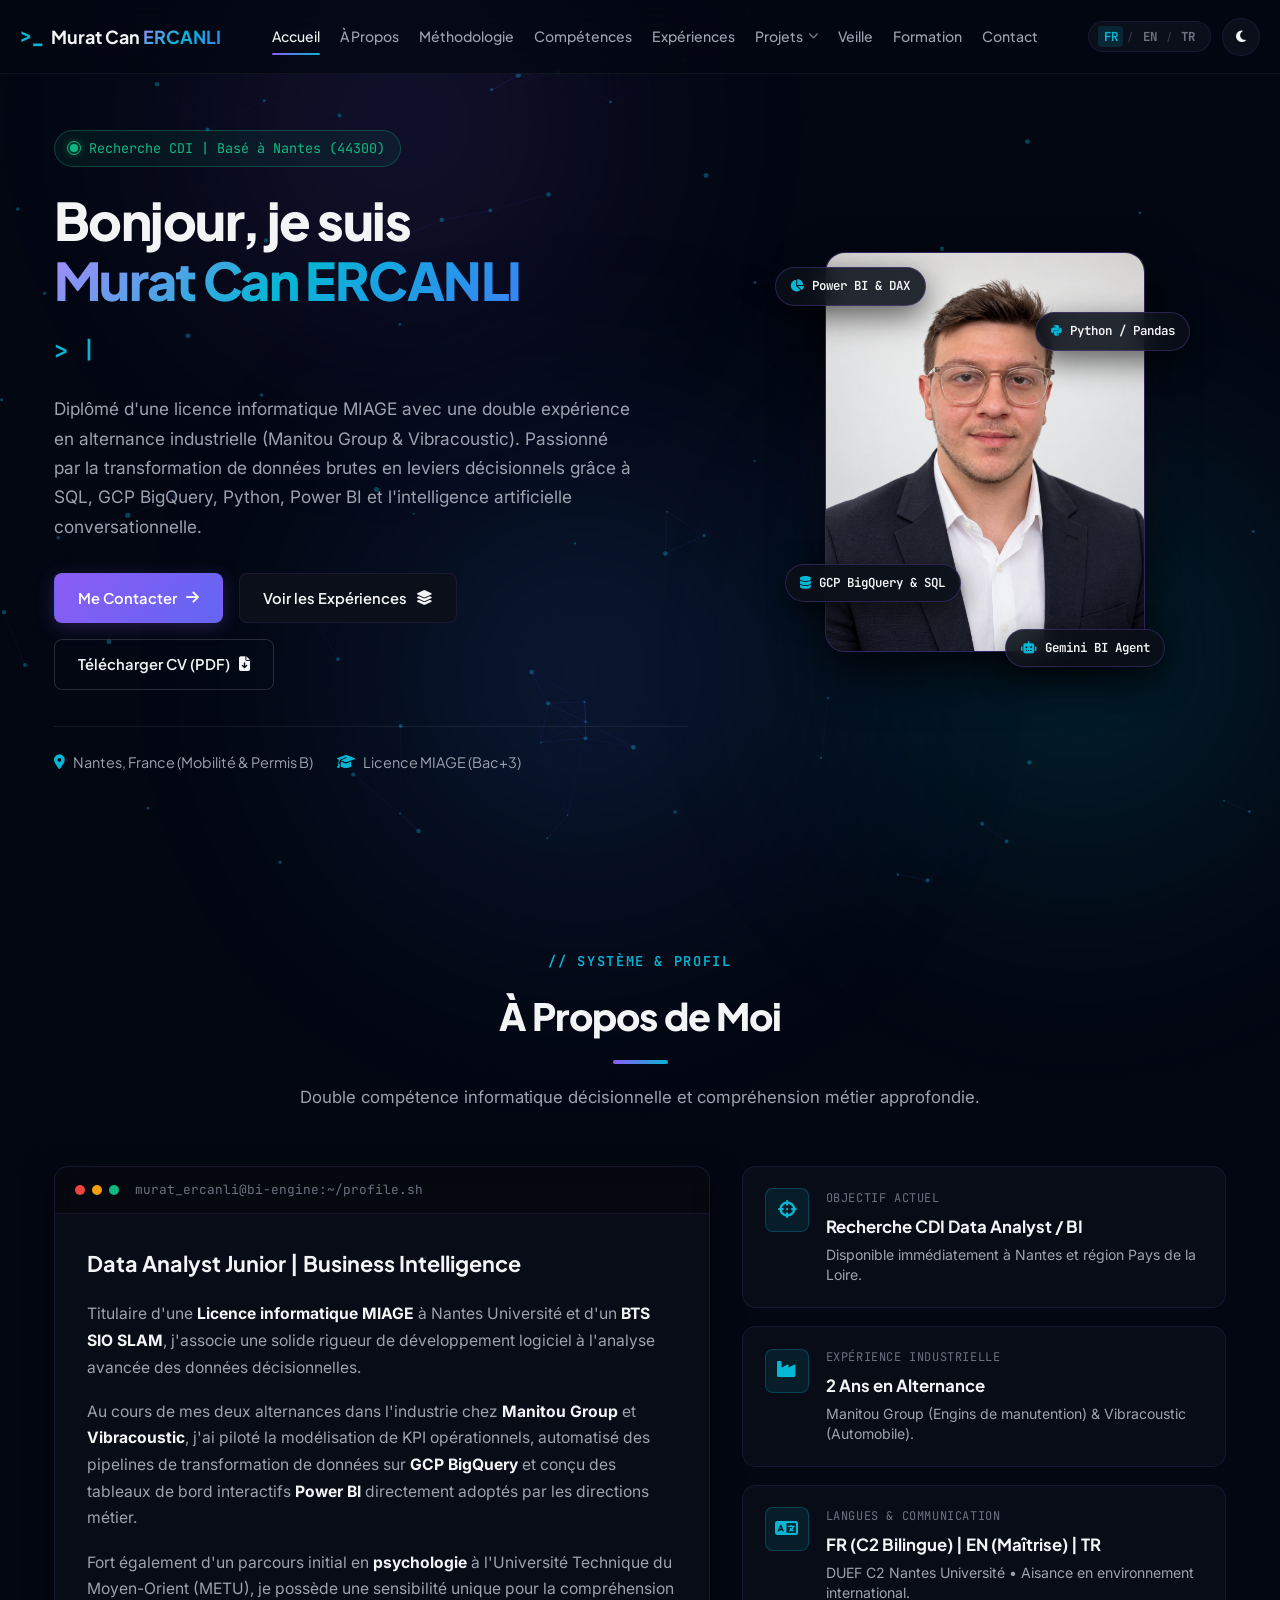
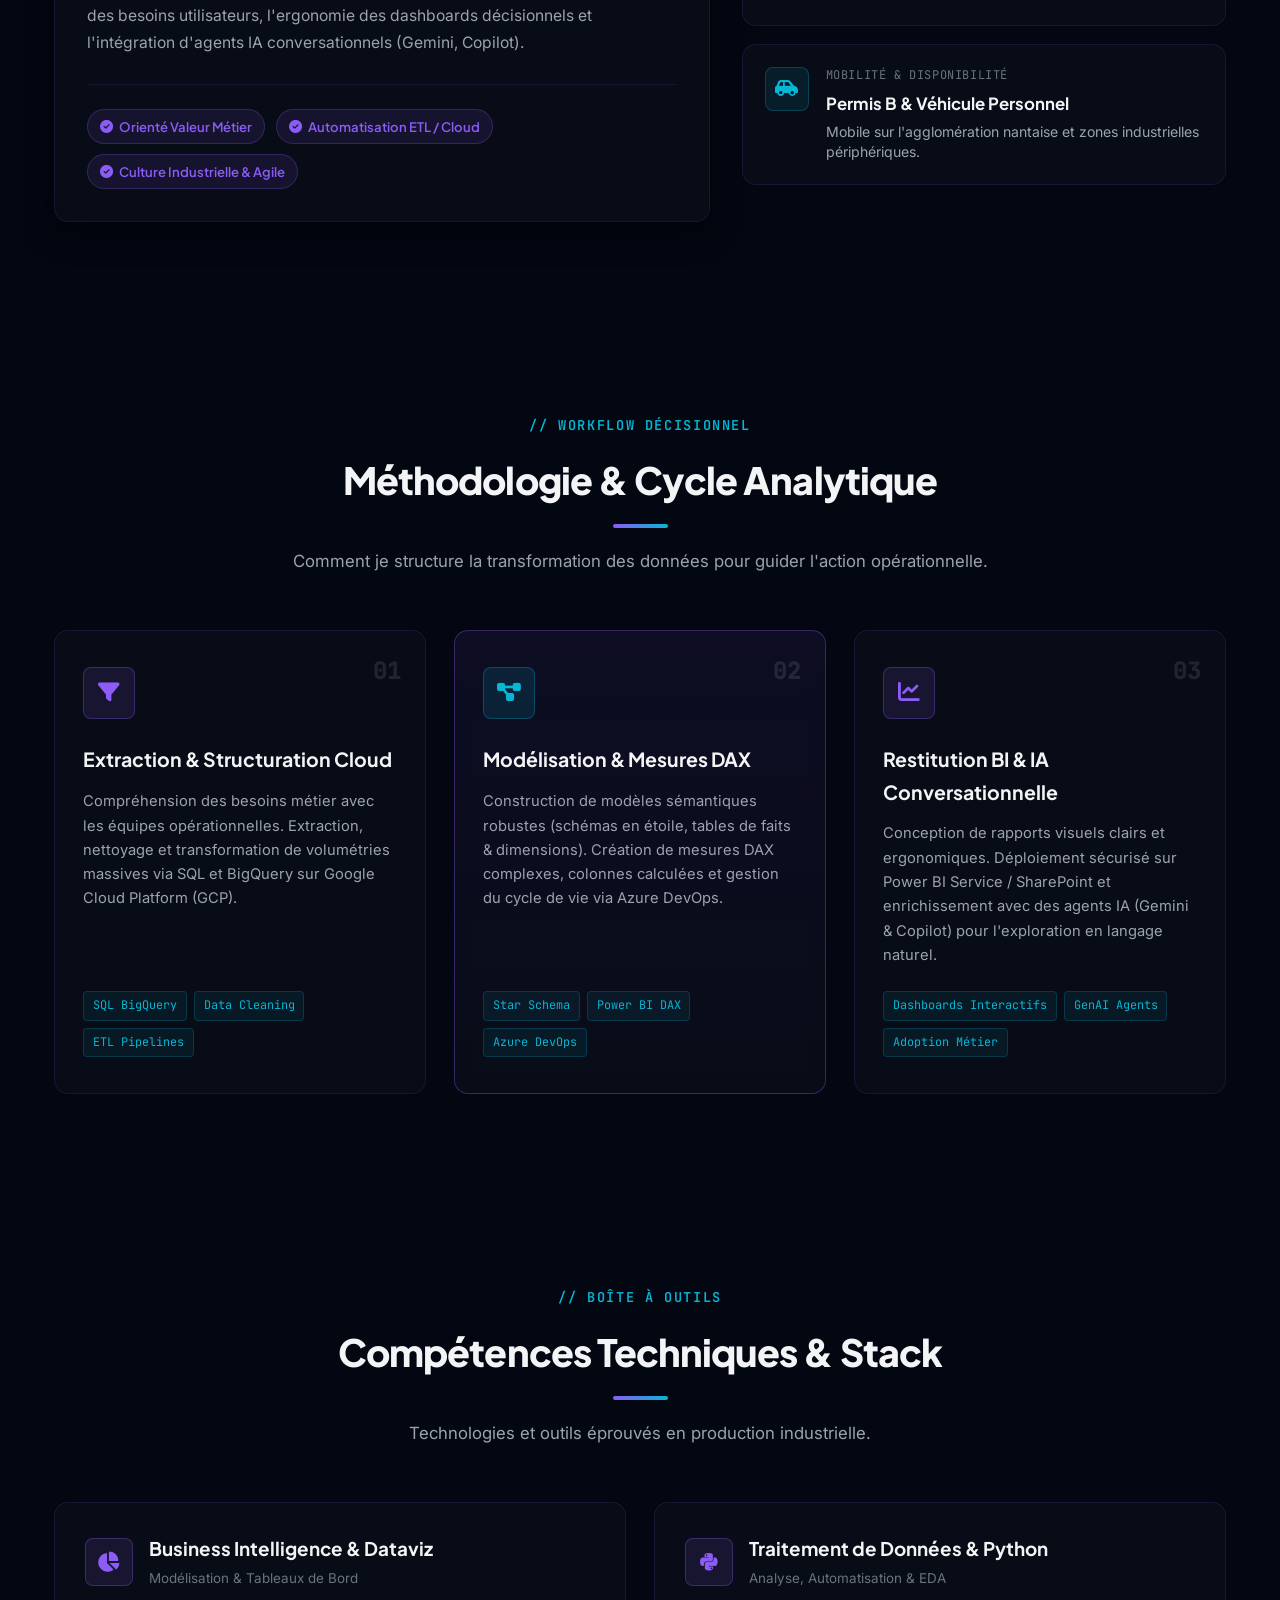
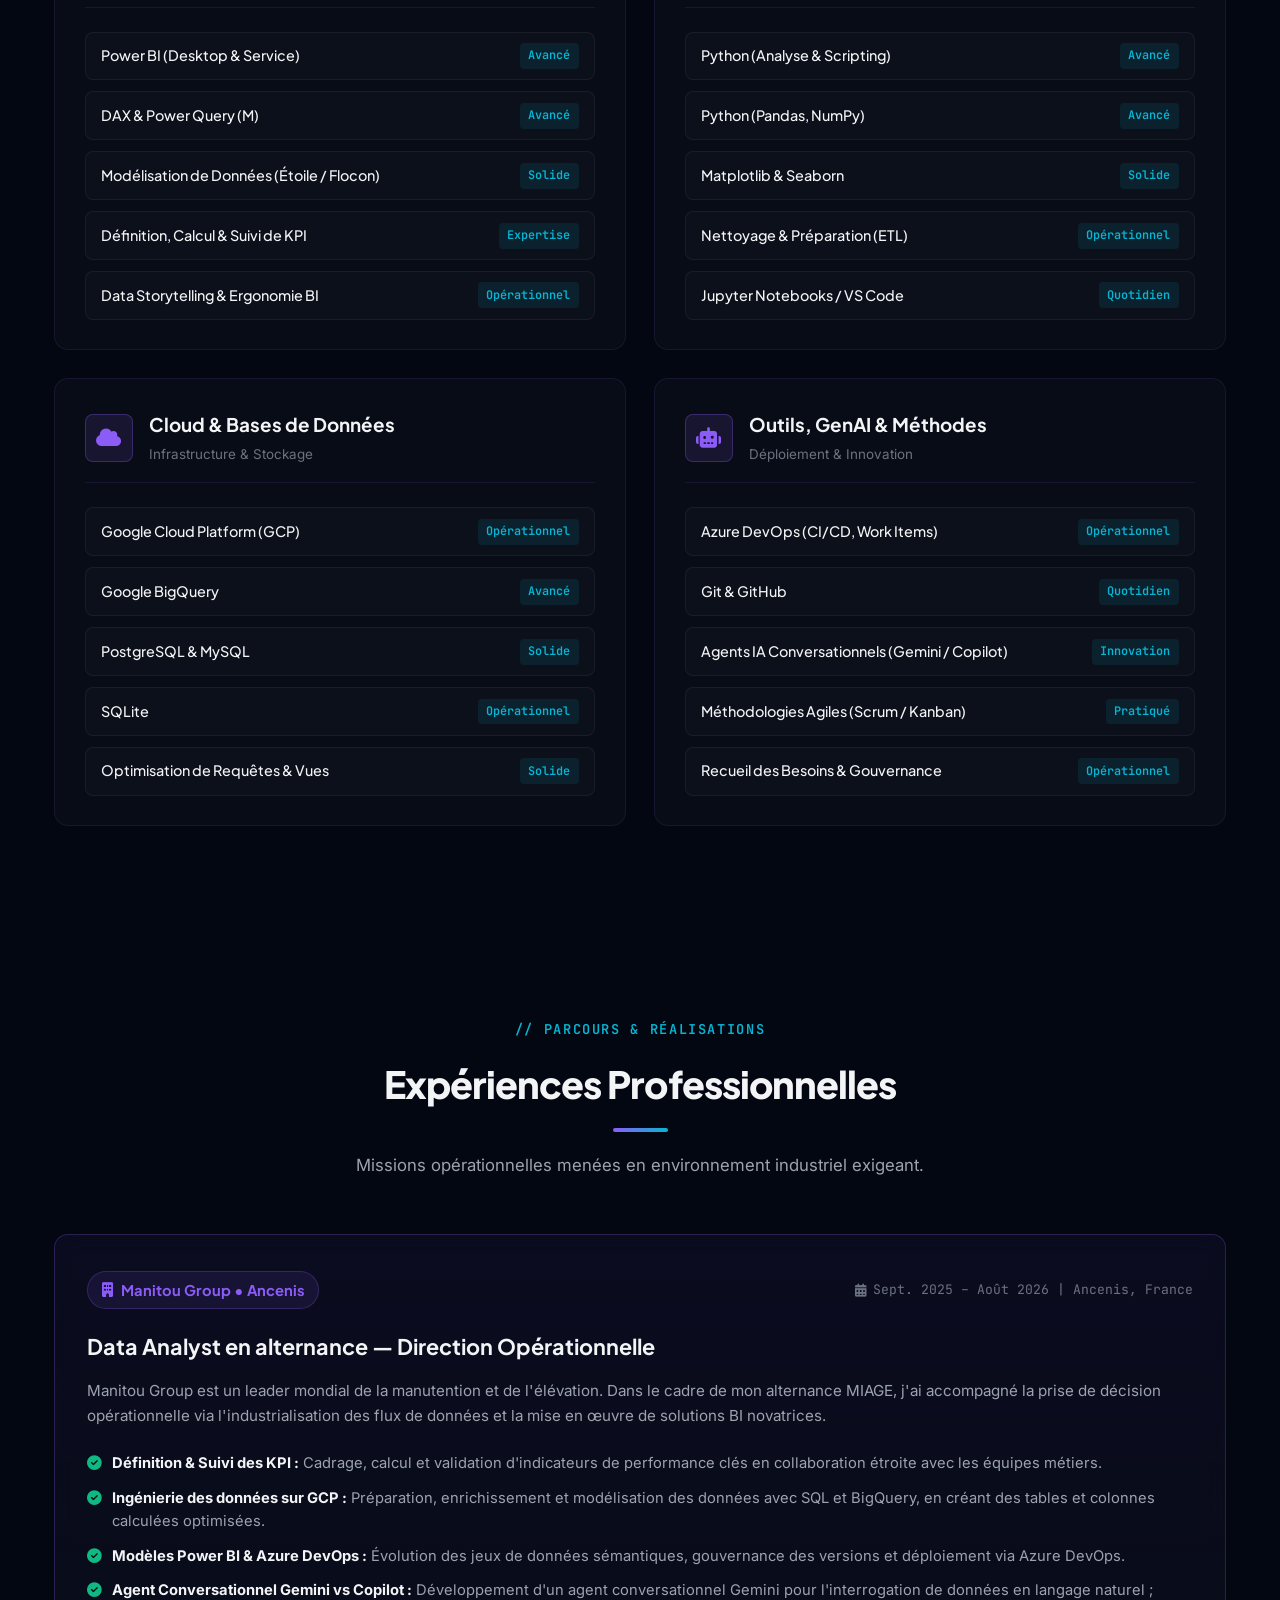
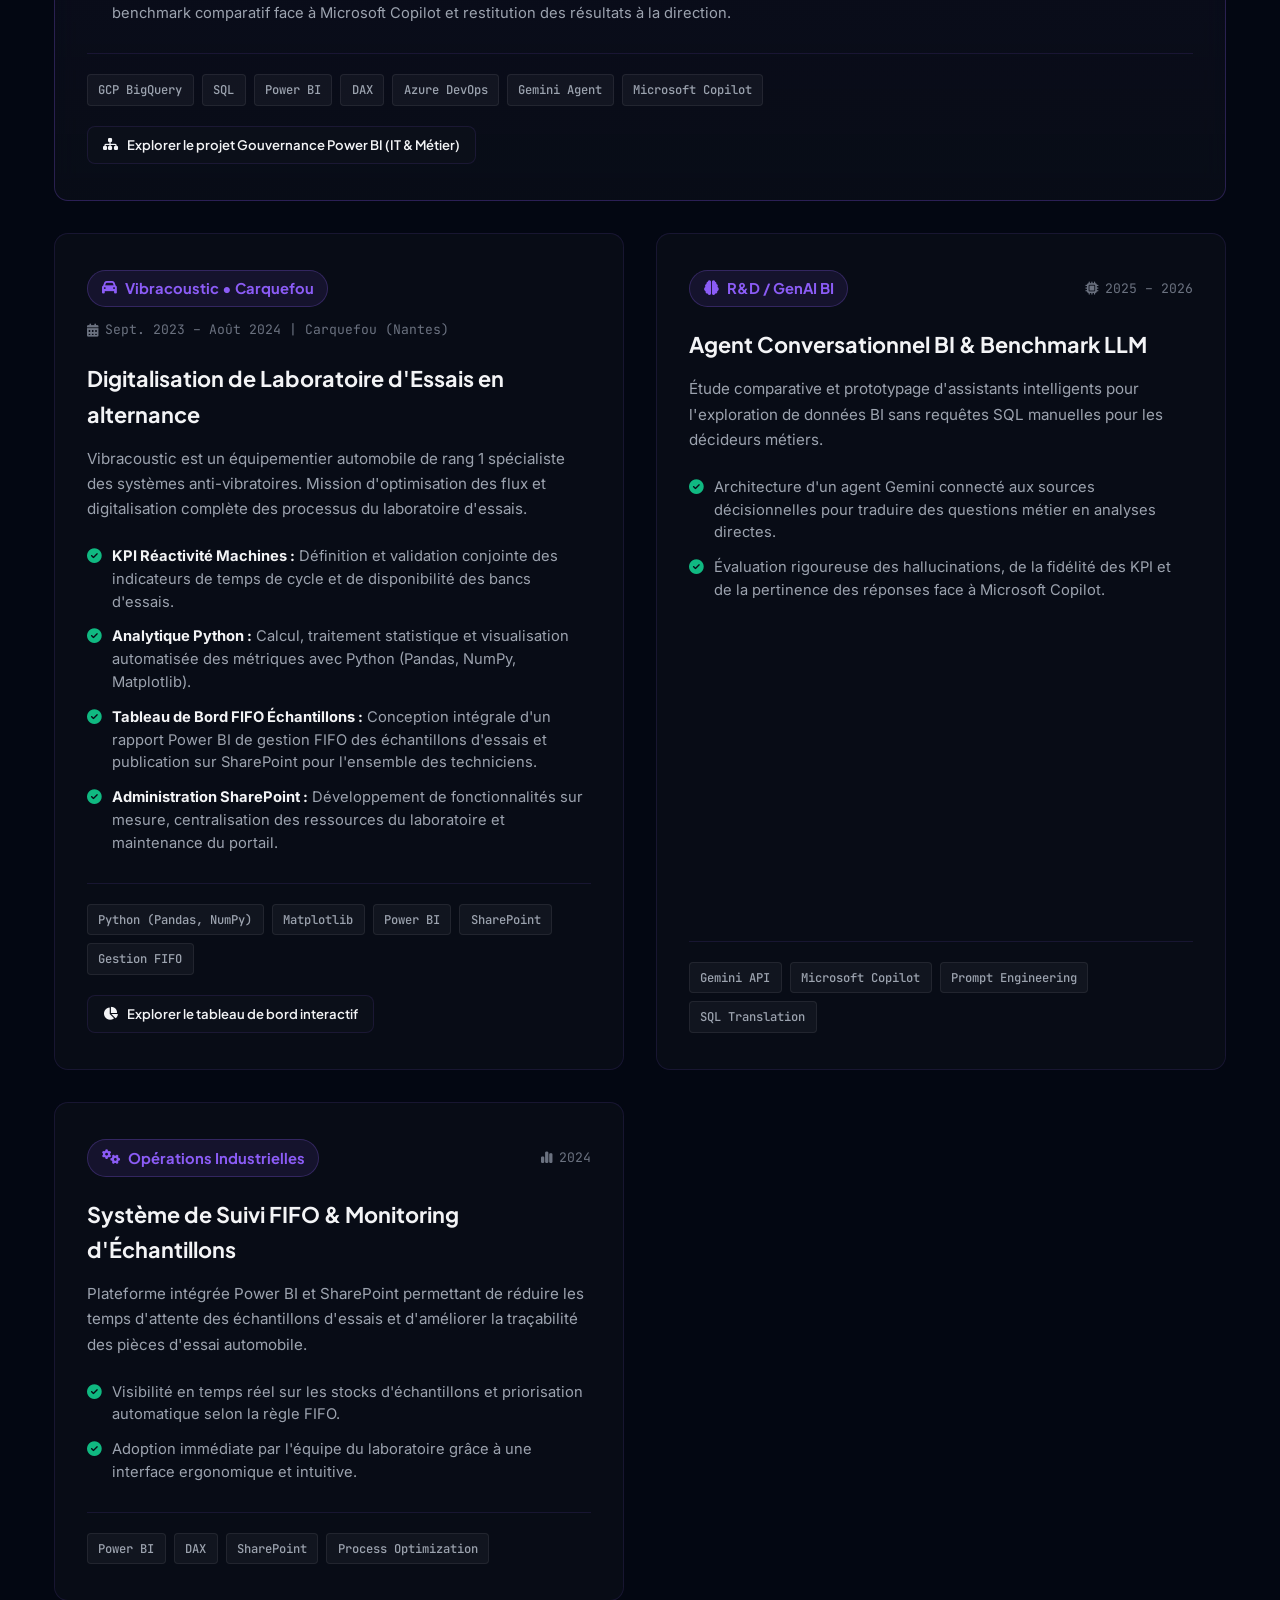
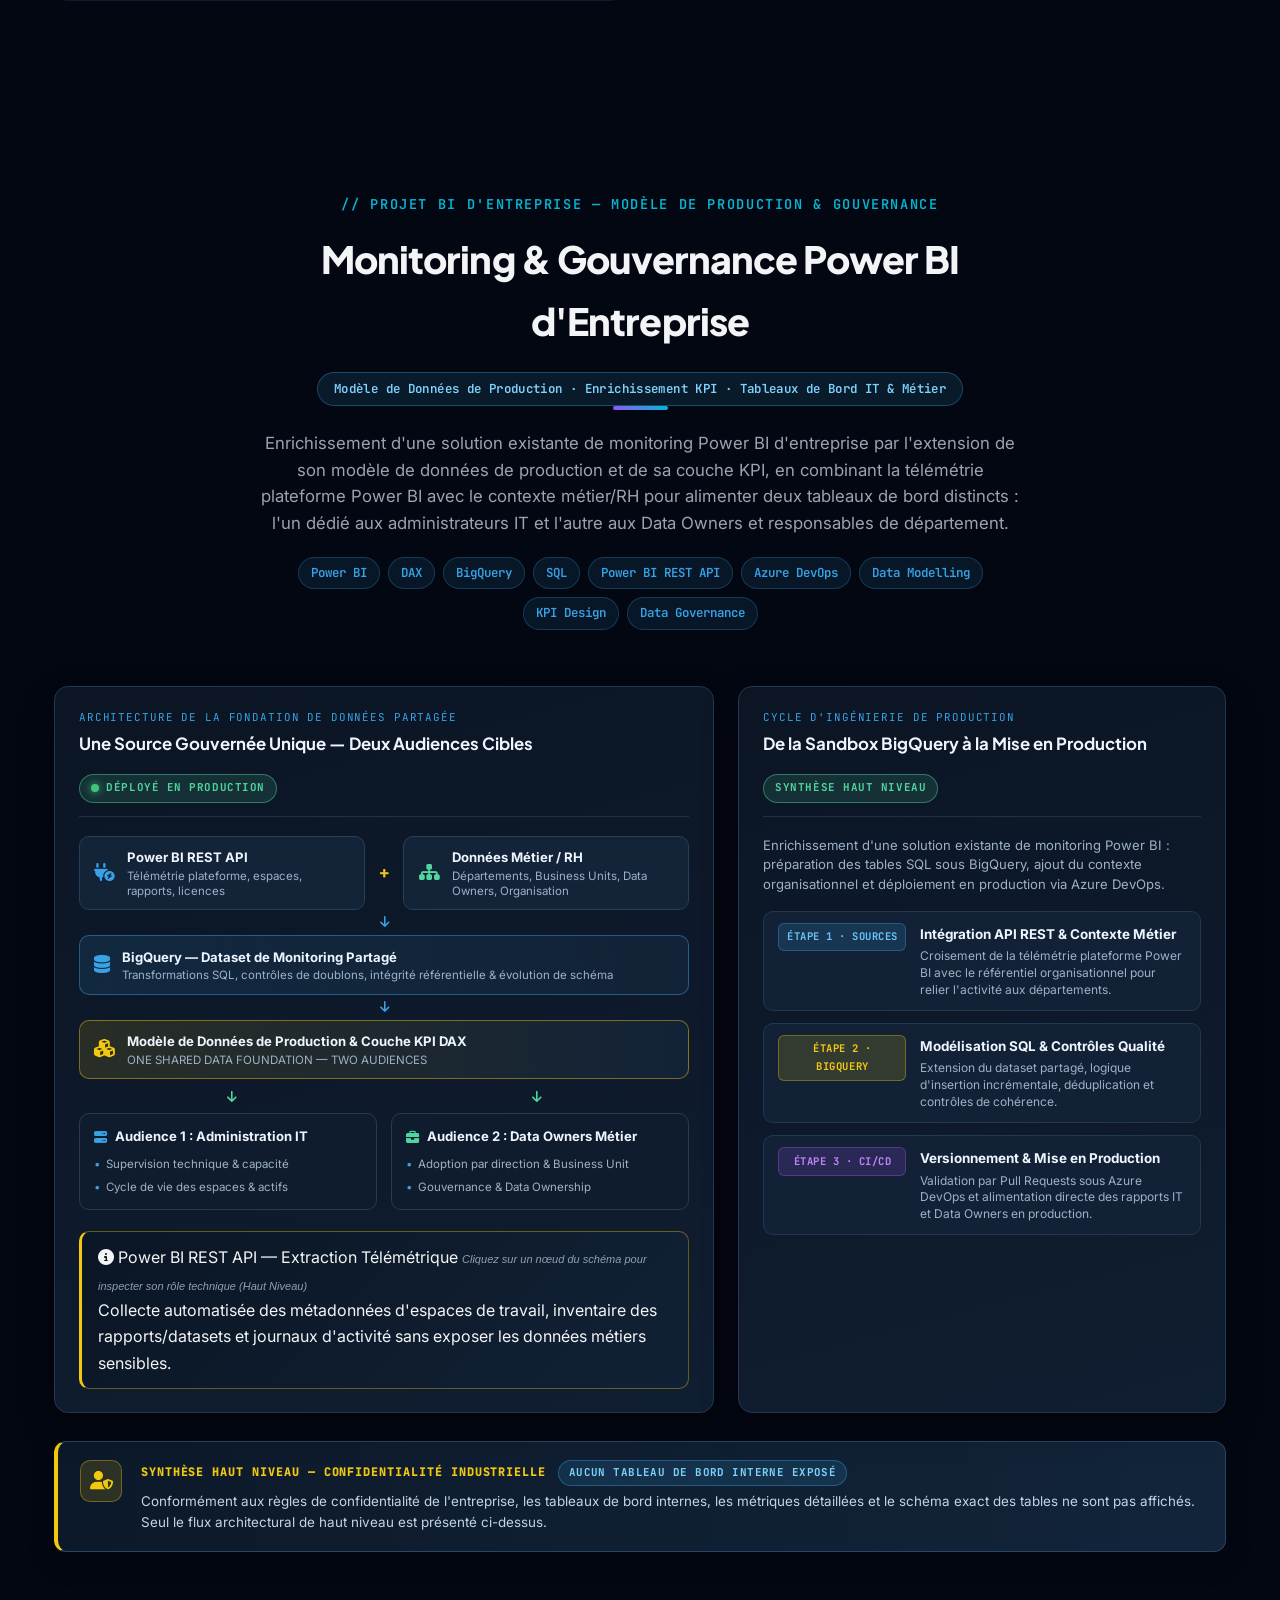
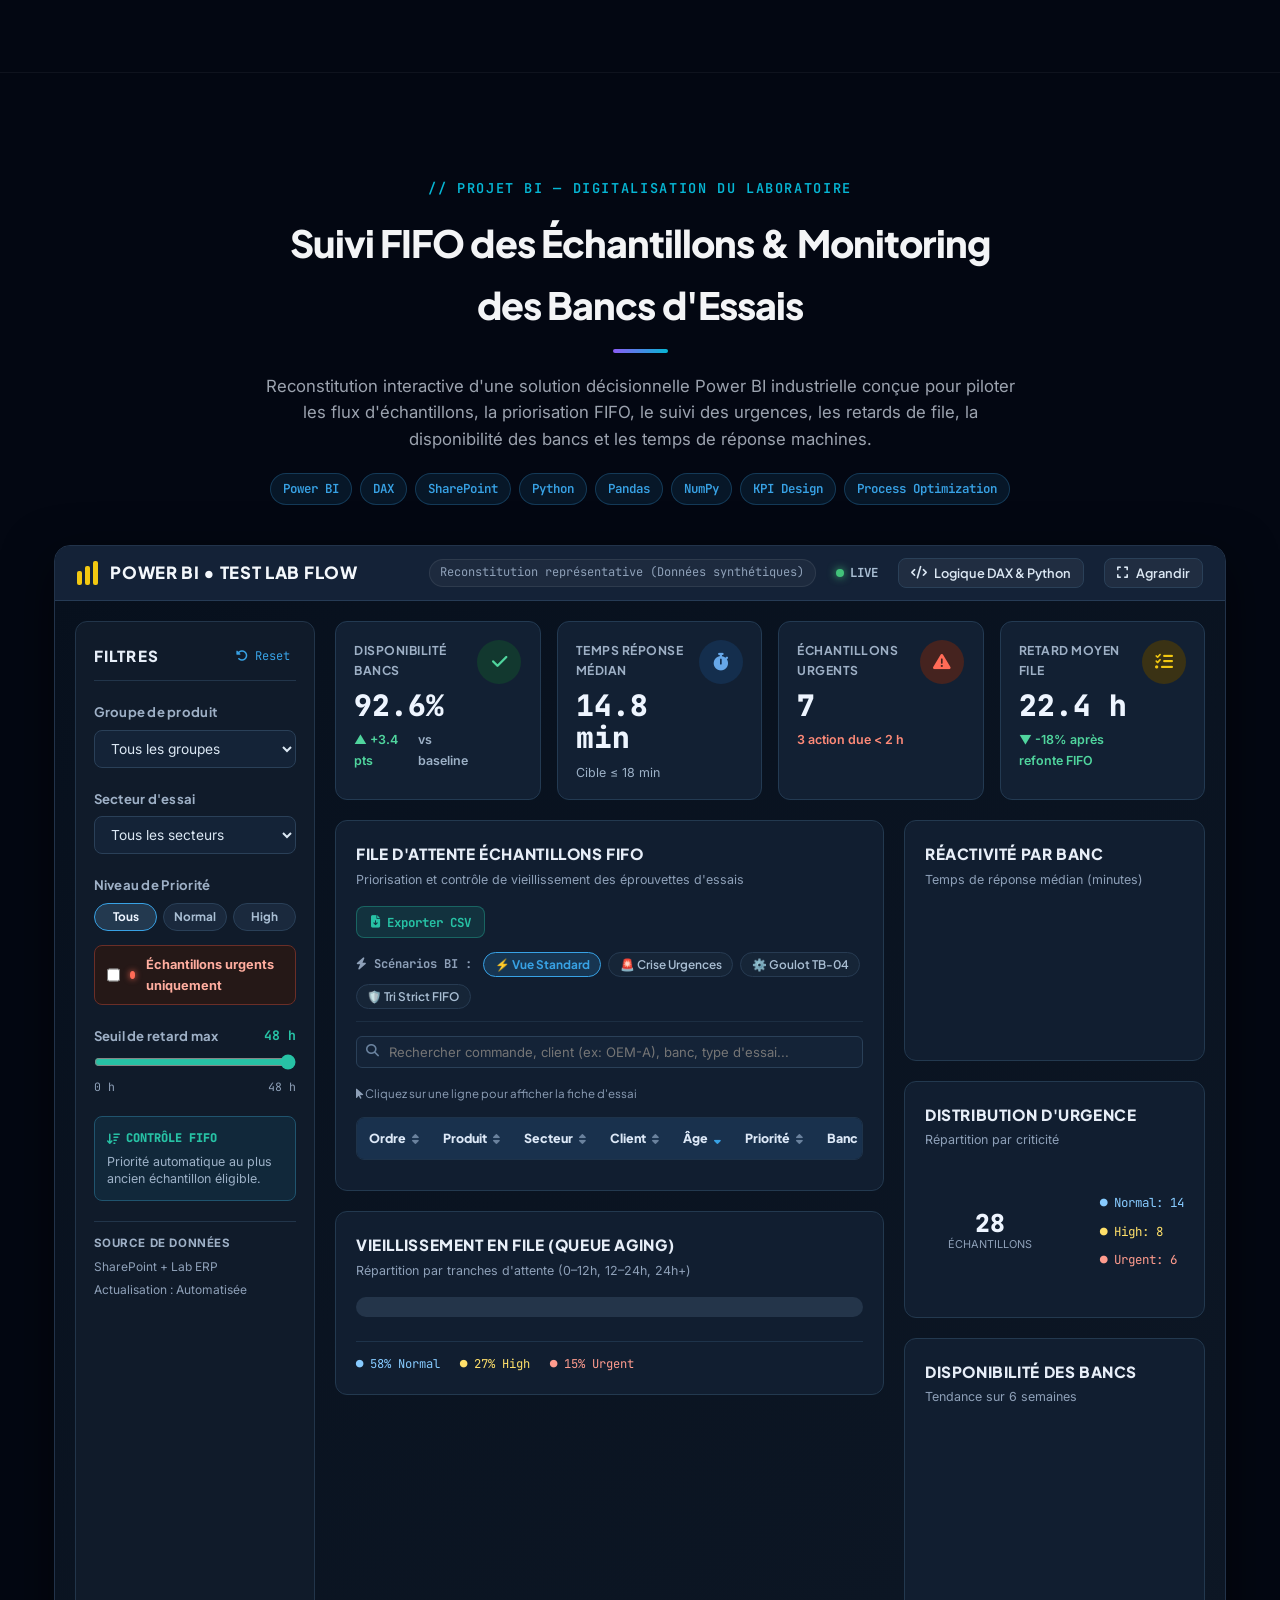
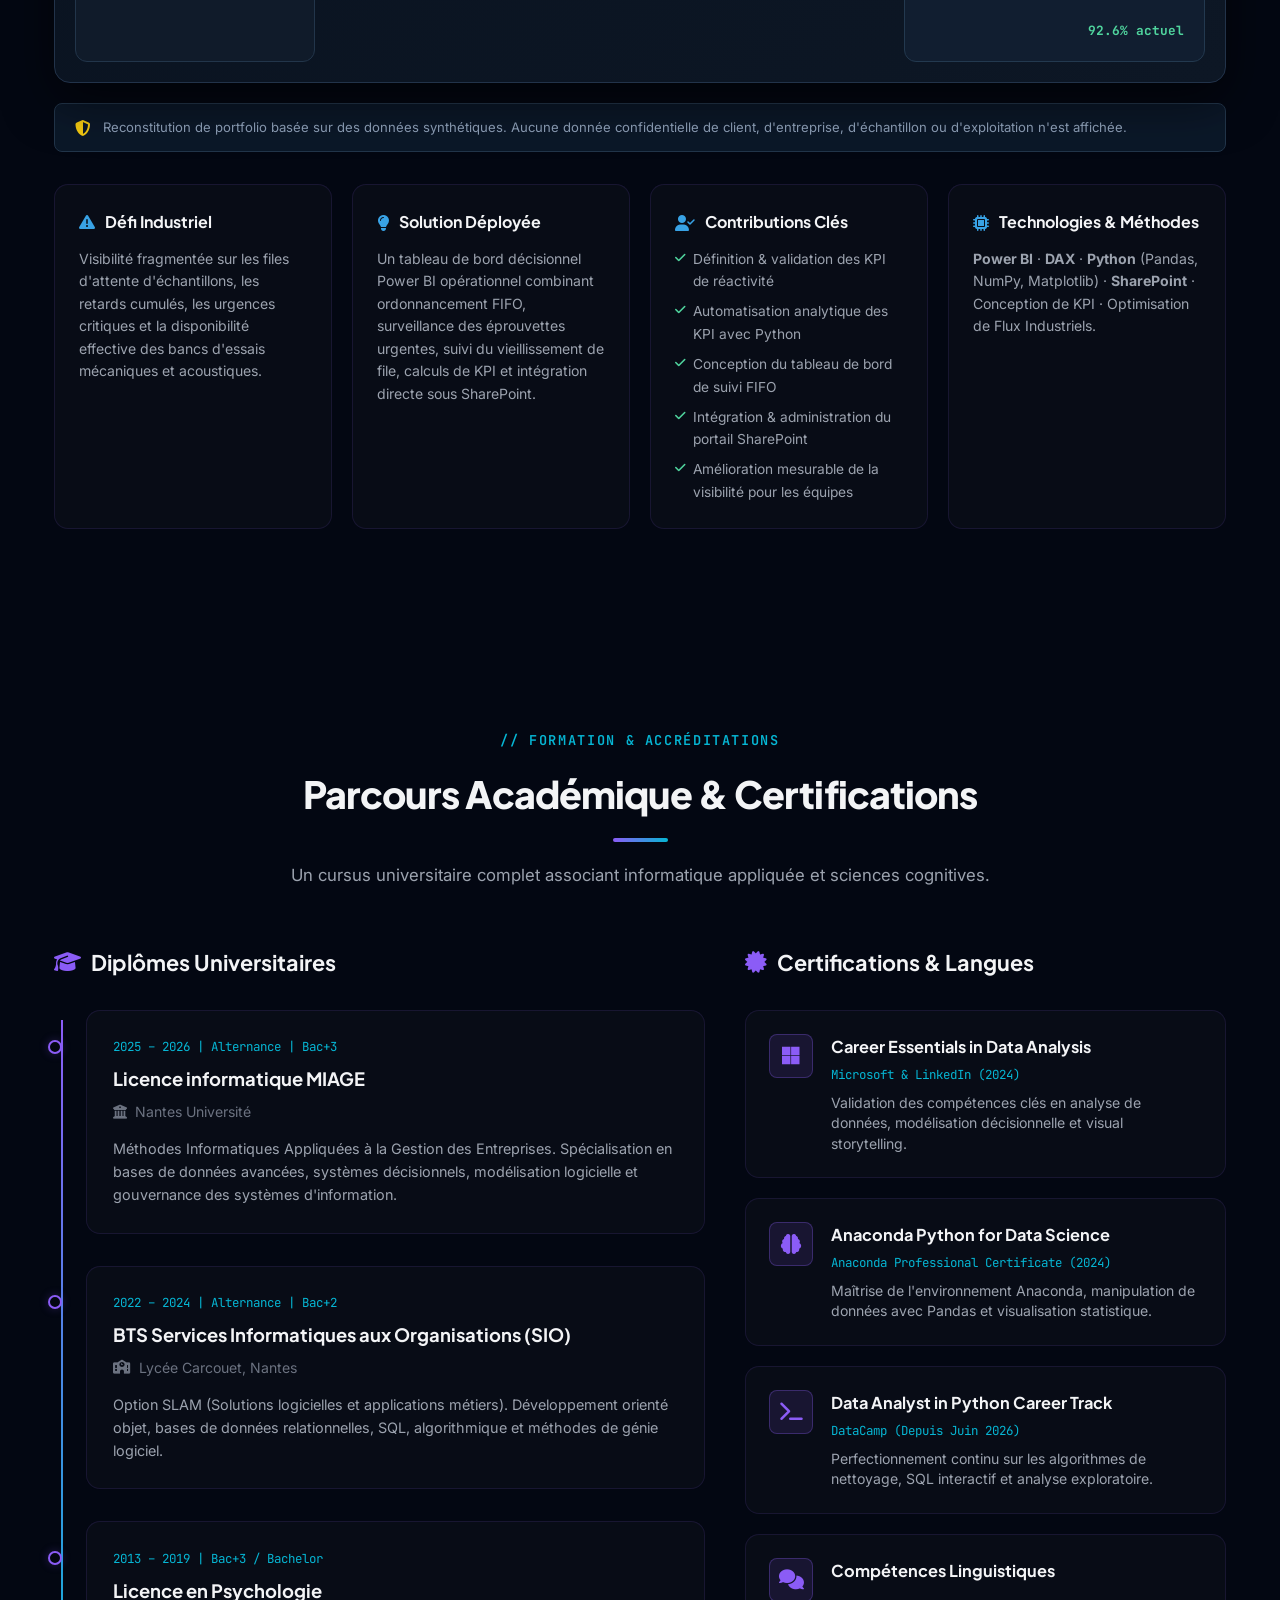
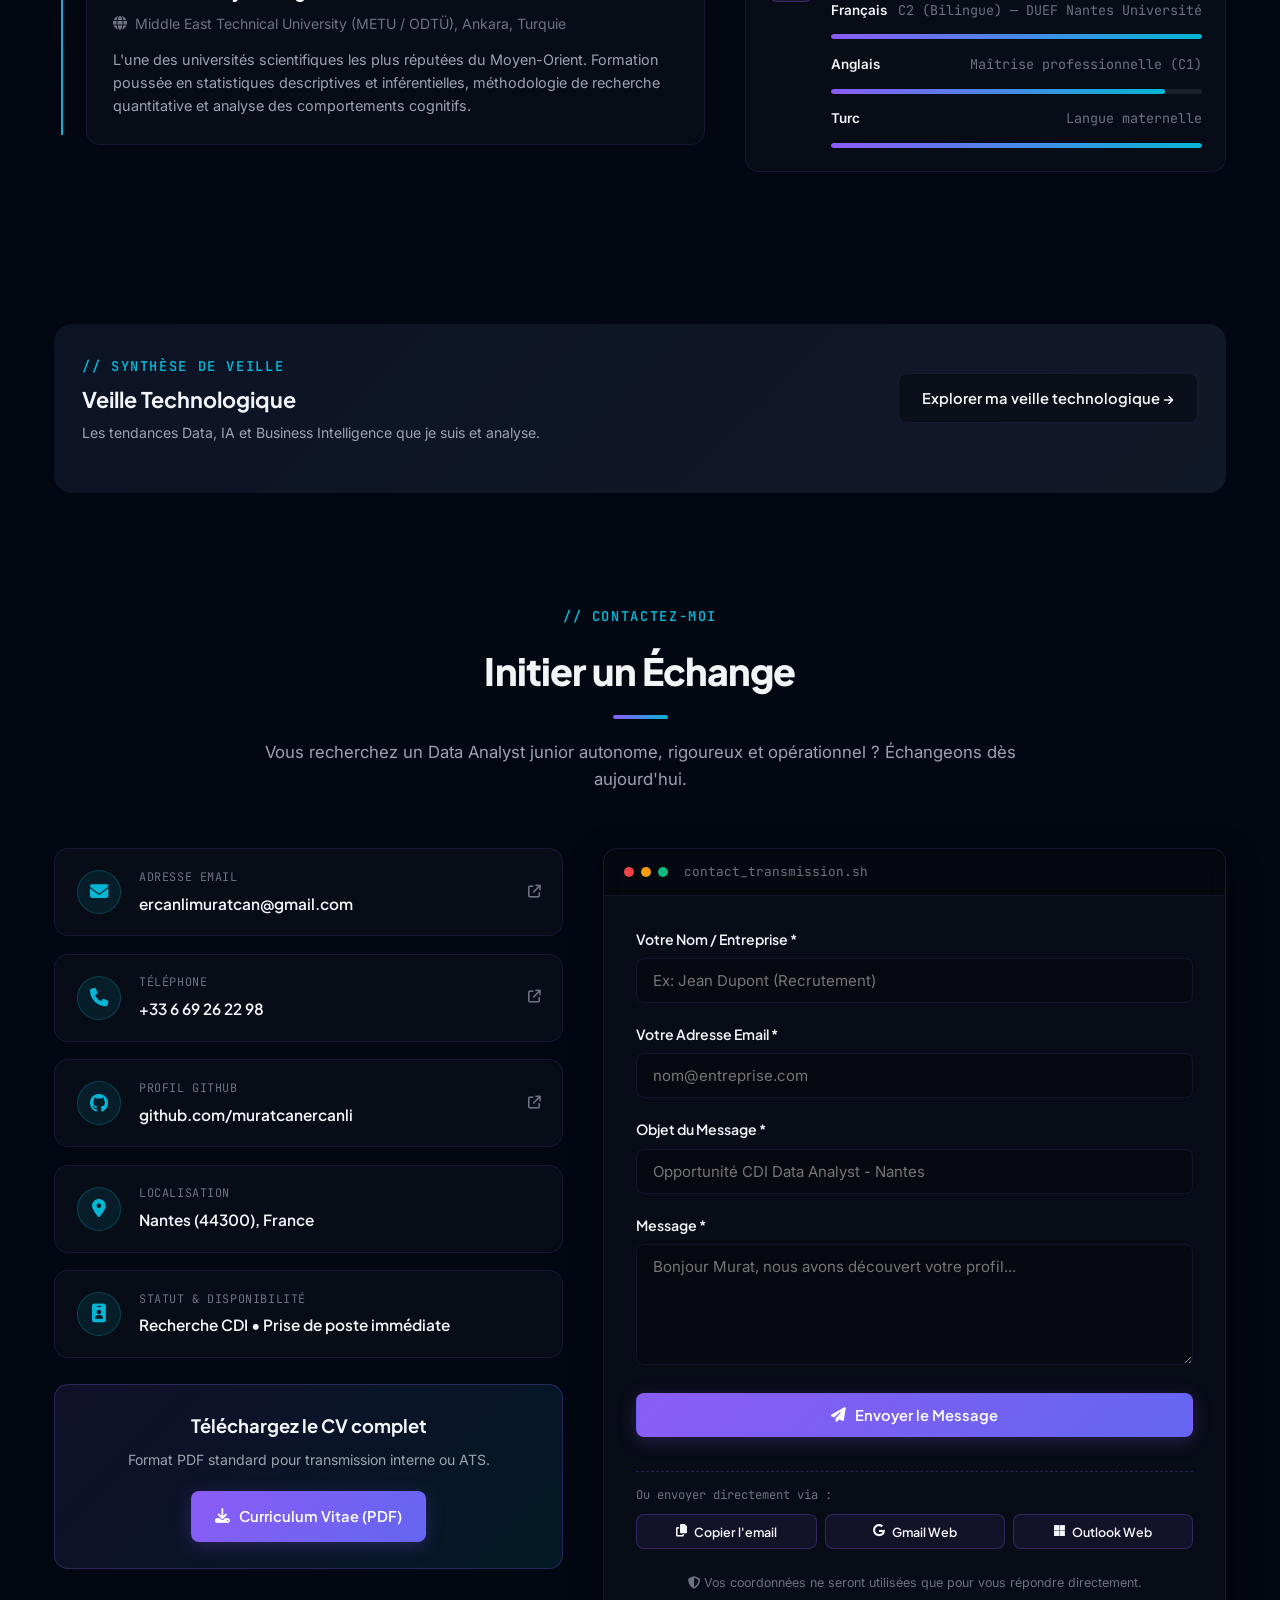
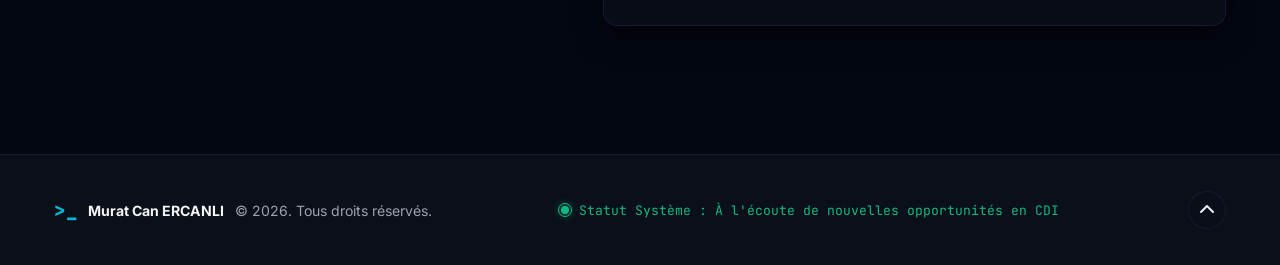
==== commit c91fd10e: "update-8nov" ====
--- a/index.html
+++ b/index.html
@@ -76,16 +76,39 @@
                 <li class="nav-item"><a href="#frameworks" class="nav-link" data-i18n="nav.workflow">Méthodologie</a></li>
                 <li class="nav-item"><a href="#skills" class="nav-link" data-i18n="nav.toolkit">Compétences</a></li>
                 <li class="nav-item"><a href="#projects" class="nav-link" data-i18n="nav.experience">Expériences</a></li>
+                <li class="nav-item nav-dropdown">
+                    <a href="#bi-governance" class="nav-link nav-dropdown-toggle" id="nav-projects-link">
+                        <span data-i18n="nav.projectsMenu">Projets</span>
+                        <i class="fas fa-chevron-down nav-caret"></i>
+                    </a>
+                    <ul class="nav-dropdown-menu" aria-label="Projects submenu">
+                        <li>
+                            <a href="#bi-governance" class="nav-dropdown-item">
+                                <i class="fas fa-sitemap"></i>
+                                <span data-i18n="nav.bigov">Gouvernance Power BI (IT &amp; Métier)</span>
+                            </a>
+                        </li>
+                        <li>
+                            <a href="#bi-project" class="nav-dropdown-item">
+                                <i class="fas fa-chart-pie"></i>
+                                <span data-i18n="nav.biproject">Laboratoire FIFO &amp; Bancs d'Essais</span>
+                            </a>
+                        </li>
+                    </ul>
+                </li>
+                <li class="nav-item"><a href="veille.html" class="nav-link" data-i18n="nav.veille">Veille</a></li>
                 <li class="nav-item"><a href="#education" class="nav-link" data-i18n="nav.credentials">Formation</a></li>
                 <li class="nav-item"><a href="#contact" class="nav-link" data-i18n="nav.contact">Contact</a></li>
             </ul>
 
             <div class="nav-actions">
-                <!-- Language Switcher Pill -->
-                <div class="lang-switch" id="lang-switch" title="Changer de langue / Switch language">
+                <!-- Language Switcher Pill (FR / EN / TR) -->
+                <div class="lang-switch" id="lang-switch" title="Changer de langue / Switch language / Dili değiştir">
                     <button class="lang-btn active" data-lang="fr">FR</button>
                     <span class="lang-divider">/</span>
                     <button class="lang-btn" data-lang="en">EN</button>
+                    <span class="lang-divider">/</span>
+                    <button class="lang-btn" data-lang="tr">TR</button>
                 </div>
 
                 <!-- Theme Toggle Button -->
@@ -319,9 +342,9 @@
                         Conception de rapports visuels clairs et ergonomiques. Déploiement sécurisé sur Power BI Service / SharePoint et enrichissement avec des agents IA (Gemini &amp; Copilot) pour l'exploration en langage naturel.
                     </p>
                     <div class="workflow-tags">
-                        <span>Tableaux de Bord</span>
+                        <span data-i18n="workflow.tagDashboards">Tableaux de Bord</span>
                         <span>GenAI Agents</span>
-                        <span>Adoption Métier</span>
+                        <span data-i18n="workflow.tagAdoption">Adoption Métier</span>
                     </div>
                 </div>
             </div>
@@ -351,23 +374,23 @@
                     <div class="skill-pill-list">
                         <div class="skill-pill">
                             <span class="skill-name">Power BI (Desktop &amp; Service)</span>
-                            <span class="skill-level">Avancé</span>
+                            <span class="skill-level" data-i18n="skills.lvlAdvanced">Avancé</span>
                         </div>
                         <div class="skill-pill">
                             <span class="skill-name">DAX &amp; Power Query (M)</span>
-                            <span class="skill-level">Avancé</span>
-                        </div>
-                        <div class="skill-pill">
-                            <span class="skill-name">Modélisation Étoile (Star Schema)</span>
-                            <span class="skill-level">Solide</span>
-                        </div>
-                        <div class="skill-pill">
-                            <span class="skill-name">Définition &amp; Suivi de KPI</span>
-                            <span class="skill-level">Expertise</span>
-                        </div>
-                        <div class="skill-pill">
-                            <span class="skill-name">Intégration SharePoint BI</span>
-                            <span class="skill-level">Opérationnel</span>
+                            <span class="skill-level" data-i18n="skills.lvlAdvanced">Avancé</span>
+                        </div>
+                        <div class="skill-pill">
+                            <span class="skill-name" data-i18n="skills.s1_3">Modélisation Étoile (Star Schema)</span>
+                            <span class="skill-level" data-i18n="skills.lvlSolid">Solide</span>
+                        </div>
+                        <div class="skill-pill">
+                            <span class="skill-name" data-i18n="skills.s1_4">Définition &amp; Suivi de KPI</span>
+                            <span class="skill-level" data-i18n="skills.lvlExpertise">Expertise</span>
+                        </div>
+                        <div class="skill-pill">
+                            <span class="skill-name" data-i18n="skills.s1_5">Intégration SharePoint BI</span>
+                            <span class="skill-level" data-i18n="skills.lvlOperational">Opérationnel</span>
                         </div>
                     </div>
                 </div>
@@ -383,24 +406,24 @@
                     </div>
                     <div class="skill-pill-list">
                         <div class="skill-pill">
-                            <span class="skill-name">SQL (Requêtes complexes, CTE, Fenêtres)</span>
-                            <span class="skill-level">Avancé</span>
+                            <span class="skill-name" data-i18n="skills.s2_1">SQL (Requêtes complexes, CTE, Fenêtres)</span>
+                            <span class="skill-level" data-i18n="skills.lvlAdvanced">Avancé</span>
                         </div>
                         <div class="skill-pill">
                             <span class="skill-name">Python (Pandas, NumPy)</span>
-                            <span class="skill-level">Avancé</span>
+                            <span class="skill-level" data-i18n="skills.lvlAdvanced">Avancé</span>
                         </div>
                         <div class="skill-pill">
                             <span class="skill-name">Matplotlib &amp; Seaborn</span>
-                            <span class="skill-level">Solide</span>
-                        </div>
-                        <div class="skill-pill">
-                            <span class="skill-name">Scripts d'Automatisation ETL</span>
-                            <span class="skill-level">Opérationnel</span>
+                            <span class="skill-level" data-i18n="skills.lvlSolid">Solide</span>
+                        </div>
+                        <div class="skill-pill">
+                            <span class="skill-name" data-i18n="skills.s2_4">Scripts d'Automatisation ETL</span>
+                            <span class="skill-level" data-i18n="skills.lvlOperational">Opérationnel</span>
                         </div>
                         <div class="skill-pill">
                             <span class="skill-name">Jupyter Notebooks / VS Code</span>
-                            <span class="skill-level">Quotidien</span>
+                            <span class="skill-level" data-i18n="skills.lvlDaily">Quotidien</span>
                         </div>
                     </div>
                 </div>
@@ -417,23 +440,23 @@
                     <div class="skill-pill-list">
                         <div class="skill-pill">
                             <span class="skill-name">Google Cloud Platform (GCP)</span>
-                            <span class="skill-level">Opérationnel</span>
+                            <span class="skill-level" data-i18n="skills.lvlOperational">Opérationnel</span>
                         </div>
                         <div class="skill-pill">
                             <span class="skill-name">Google BigQuery</span>
-                            <span class="skill-level">Avancé</span>
+                            <span class="skill-level" data-i18n="skills.lvlAdvanced">Avancé</span>
                         </div>
                         <div class="skill-pill">
                             <span class="skill-name">PostgreSQL &amp; MySQL</span>
-                            <span class="skill-level">Solide</span>
+                            <span class="skill-level" data-i18n="skills.lvlSolid">Solide</span>
                         </div>
                         <div class="skill-pill">
                             <span class="skill-name">SQLite</span>
-                            <span class="skill-level">Opérationnel</span>
-                        </div>
-                        <div class="skill-pill">
-                            <span class="skill-name">Optimisation de Requêtes</span>
-                            <span class="skill-level">Solide</span>
+                            <span class="skill-level" data-i18n="skills.lvlOperational">Opérationnel</span>
+                        </div>
+                        <div class="skill-pill">
+                            <span class="skill-name" data-i18n="skills.s3_5">Optimisation de Requêtes</span>
+                            <span class="skill-level" data-i18n="skills.lvlSolid">Solide</span>
                         </div>
                     </div>
                 </div>
@@ -450,23 +473,23 @@
                     <div class="skill-pill-list">
                         <div class="skill-pill">
                             <span class="skill-name">Azure DevOps (CI/CD, Work Items)</span>
-                            <span class="skill-level">Opérationnel</span>
+                            <span class="skill-level" data-i18n="skills.lvlOperational">Opérationnel</span>
                         </div>
                         <div class="skill-pill">
                             <span class="skill-name">Git &amp; GitHub</span>
-                            <span class="skill-level">Quotidien</span>
-                        </div>
-                        <div class="skill-pill">
-                            <span class="skill-name">Agent Gemini &amp; Microsoft Copilot</span>
-                            <span class="skill-level">Innovation BI</span>
-                        </div>
-                        <div class="skill-pill">
-                            <span class="skill-name">Méthodologie Agile (Scrum / Kanban)</span>
-                            <span class="skill-level">Pratiqué</span>
-                        </div>
-                        <div class="skill-pill">
-                            <span class="skill-name">SharePoint Administration</span>
-                            <span class="skill-level">Opérationnel</span>
+                            <span class="skill-level" data-i18n="skills.lvlDaily">Quotidien</span>
+                        </div>
+                        <div class="skill-pill">
+                            <span class="skill-name" data-i18n="skills.s4_3">Agent Gemini &amp; Microsoft Copilot</span>
+                            <span class="skill-level" data-i18n="skills.lvlInnovation">Innovation BI</span>
+                        </div>
+                        <div class="skill-pill">
+                            <span class="skill-name" data-i18n="skills.s4_4">Méthodologie Agile (Scrum / Kanban)</span>
+                            <span class="skill-level" data-i18n="skills.lvlPracticed">Pratiqué</span>
+                        </div>
+                        <div class="skill-pill">
+                            <span class="skill-name" data-i18n="skills.s4_5">SharePoint Administration</span>
+                            <span class="skill-level" data-i18n="skills.lvlOperational">Opérationnel</span>
                         </div>
                     </div>
                 </div>
@@ -492,7 +515,7 @@
                         <div class="company-badge">
                             <i class="fas fa-building"></i> Manitou Group • Ancenis
                         </div>
-                        <span class="project-period"><i class="fas fa-calendar-alt"></i> Septembre 2025 – Juillet 2026</span>
+                        <span class="project-period"><i class="fas fa-calendar-alt"></i> <span data-i18n="projects.manitouPeriod">Septembre 2025 – Juillet 2026</span></span>
                     </div>
 
                     <h3 class="project-title" data-i18n="projects.manitouTitle">Data Analyst en alternance — Direction Opérationnelle</h3>
@@ -528,6 +551,12 @@
                         <span>Gemini Agent</span>
                         <span>Microsoft Copilot</span>
                     </div>
+
+                    <div style="margin-top: 1.25rem;">
+                        <a href="#bi-governance" class="btn btn-secondary" style="font-size: 0.82rem; padding: 0.45rem 0.95rem;">
+                            <i class="fas fa-sitemap"></i> <span data-i18n="projects.manitouBtn">Explorer le projet Gouvernance Power BI (IT &amp; Métier)</span>
+                        </a>
+                    </div>
                 </div>
 
                 <!-- Experience 2: Vibracoustic -->
@@ -537,7 +566,7 @@
                         <div class="company-badge">
                             <i class="fas fa-car"></i> Vibracoustic • Carquefou
                         </div>
-                        <span class="project-period"><i class="fas fa-calendar-alt"></i> Septembre 2023 – Août 2024</span>
+                        <span class="project-period"><i class="fas fa-calendar-alt"></i> <span data-i18n="projects.vibraPeriod">Septembre 2023 – Août 2024</span></span>
                     </div>
 
                     <h3 class="project-title" data-i18n="projects.vibraTitle">Digitalisation de Laboratoire d'Essais en alternance</h3>
@@ -569,7 +598,13 @@
                         <span>Matplotlib</span>
                         <span>Power BI</span>
                         <span>SharePoint</span>
-                        <span>Gestion FIFO</span>
+                        <span data-i18n="projects.tagFifo">Gestion FIFO</span>
+                    </div>
+
+                    <div style="margin-top: 1.25rem;">
+                        <a href="#bi-project" class="btn btn-secondary" style="font-size: 0.82rem; padding: 0.45rem 0.95rem;">
+                            <i class="fas fa-chart-pie"></i> <span data-i18n="projects.vibraBtn">Explorer le tableau de bord interactif</span>
+                        </a>
                     </div>
                 </div>
 
@@ -578,7 +613,7 @@
                     <div class="card-glow-accent"></div>
                     <div class="project-header">
                         <div class="company-badge">
-                            <i class="fas fa-brain"></i> Projet d'Innovation BI &amp; GenAI
+                            <i class="fas fa-brain"></i> <span data-i18n="projects.genaiBadge">Projet d'Innovation BI &amp; GenAI</span>
                         </div>
                         <span class="project-period"><i class="fas fa-microchip"></i> 2025 – 2026</span>
                     </div>
@@ -612,7 +647,7 @@
                     <div class="card-glow-accent"></div>
                     <div class="project-header">
                         <div class="company-badge">
-                            <i class="fas fa-cogs"></i> Digitalisation Opérationnelle
+                            <i class="fas fa-cogs"></i> <span data-i18n="projects.fifoBadge">Digitalisation Opérationnelle</span>
                         </div>
                         <span class="project-period"><i class="fas fa-chart-simple"></i> 2024</span>
                     </div>
@@ -641,6 +676,655 @@
                     </div>
                 </div>
             </div>
+        </div>
+    </section>
+
+    <!-- Enterprise Power BI Monitoring & Governance Section -->
+    <section id="bi-governance" class="bi-gov-section">
+        <div class="container">
+            <div class="section-header bi-gov-hero">
+                <div class="section-tag" data-i18n="bigov.tag">// PROJET BI D'ENTREPRISE — MODÈLE DE PRODUCTION &amp; GOUVERNANCE</div>
+                <h2 class="section-title" data-i18n="bigov.title">Monitoring &amp; Gouvernance Power BI d'Entreprise</h2>
+                <div class="gov-subtitle-pill" data-i18n="bigov.subtitlePill">Modèle de Données de Production · Enrichissement KPI · Tableaux de Bord IT &amp; Métier</div>
+                <div class="section-divider"></div>
+                <p class="section-subtitle" data-i18n="bigov.intro">
+                    Enrichissement d'une solution existante de monitoring Power BI d'entreprise par l'extension de son modèle de données de production et de sa couche KPI, en combinant la télémétrie plateforme Power BI avec le contexte métier/RH pour alimenter deux tableaux de bord distincts : l'un dédié aux administrateurs IT et l'autre aux Data Owners et responsables de département.
+                </p>
+                <div class="tech-tag-row">
+                    <span class="tech-tag">Power BI</span>
+                    <span class="tech-tag">DAX</span>
+                    <span class="tech-tag">BigQuery</span>
+                    <span class="tech-tag">SQL</span>
+                    <span class="tech-tag">Power BI REST API</span>
+                    <span class="tech-tag">Azure DevOps</span>
+                    <span class="tech-tag">Data Modelling</span>
+                    <span class="tech-tag">KPI Design</span>
+                    <span class="tech-tag">Data Governance</span>
+                </div>
+            </div>
+
+            <!-- Architecture & Production Pipeline Overview Grid -->
+            <div class="gov-arch-pipeline-grid">
+                
+                <!-- Left: Compact Architecture Diagram (Interactive High-Level Nodes) -->
+                <div class="gov-arch-card">
+                    <div class="gov-arch-header">
+                        <div>
+                            <span class="gov-arch-eyebrow" data-i18n="bigov.archEyebrow">ARCHITECTURE DE LA FONDATION DE DONNÉES PARTAGÉE</span>
+                            <h3 class="gov-arch-title" data-i18n="bigov.archTitle">Une Source Gouvernée Unique — Deux Audiences Cibles</h3>
+                        </div>
+                        <span class="gov-prod-badge">
+                            <span class="pbi-live-dot"></span>
+                            <span data-i18n="bigov.prodBadge">DÉPLOYÉ EN PRODUCTION</span>
+                        </span>
+                    </div>
+
+                    <div class="gov-arch-flow">
+                        <!-- Tier 1: Dual Sources -->
+                        <div class="gov-arch-sources">
+                            <div class="gov-arch-node gov-node-source active" data-gov-node="api" role="button" tabindex="0">
+                                <i class="fas fa-plug-circle-bolt"></i>
+                                <div>
+                                    <strong>Power BI REST API</strong>
+                                    <small data-i18n="bigov.srcApiSub">Télémétrie plateforme, espaces, rapports, licences</small>
+                                </div>
+                            </div>
+                            <div class="gov-arch-plus">+</div>
+                            <div class="gov-arch-node gov-node-source gov-node-hr" data-gov-node="hr" role="button" tabindex="0">
+                                <i class="fas fa-sitemap"></i>
+                                <div>
+                                    <strong data-i18n="bigov.srcHrTitle">Données Métier / RH</strong>
+                                    <small data-i18n="bigov.srcHrSub">Départements, Business Units, Data Owners, Organisation</small>
+                                </div>
+                            </div>
+                        </div>
+
+                        <div class="gov-arch-arrow"><i class="fas fa-arrow-down"></i></div>
+
+                        <!-- Tier 2: BigQuery & SQL -->
+                        <div class="gov-arch-node gov-node-bq" data-gov-node="bq" role="button" tabindex="0">
+                            <i class="fas fa-database"></i>
+                            <div>
+                                <strong data-i18n="bigov.nodeBqTitle">BigQuery — Dataset de Monitoring Partagé</strong>
+                                <small data-i18n="bigov.nodeBqSub">Transformations SQL, contrôles de doublons, intégrité référentielle &amp; évolution de schéma</small>
+                            </div>
+                        </div>
+
+                        <div class="gov-arch-arrow"><i class="fas fa-arrow-down"></i></div>
+
+                        <!-- Tier 3: Production Semantic Model -->
+                        <div class="gov-arch-node gov-node-model" data-gov-node="model" role="button" tabindex="0">
+                            <i class="fas fa-cubes"></i>
+                            <div>
+                                <strong data-i18n="bigov.nodeModelTitle">Modèle de Données de Production &amp; Couche KPI DAX</strong>
+                                <small data-i18n="bigov.nodeModelSub">UNE FONDATION PARTAGÉE — DEUX AUDIENCES</small>
+                            </div>
+                        </div>
+
+                        <div class="gov-arch-split-arrows">
+                            <span><i class="fas fa-arrow-down"></i></span>
+                            <span><i class="fas fa-arrow-down"></i></span>
+                        </div>
+
+                        <!-- Tier 4: Dual Target Audiences (High-Level) -->
+                        <div class="gov-arch-audiences">
+                            <div class="gov-arch-target" id="gov-arch-node-admin" data-gov-node="admin" role="button" tabindex="0">
+                                <div class="gov-target-head">
+                                    <i class="fas fa-server"></i>
+                                    <strong data-i18n="bigov.archAdminTitle">Audience 1 : Administration IT</strong>
+                                </div>
+                                <ul class="gov-target-list">
+                                    <li data-i18n="bigov.archAdmin1">Supervision technique &amp; capacité</li>
+                                    <li data-i18n="bigov.archAdmin2">Cycle de vie des espaces &amp; actifs</li>
+                                </ul>
+                            </div>
+
+                            <div class="gov-arch-target" id="gov-arch-node-owner" data-gov-node="owner" role="button" tabindex="0">
+                                <div class="gov-target-head">
+                                    <i class="fas fa-briefcase"></i>
+                                    <strong data-i18n="bigov.archOwnerTitle">Audience 2 : Data Owners Métier</strong>
+                                </div>
+                                <ul class="gov-target-list">
+                                    <li data-i18n="bigov.archOwner1">Adoption par direction &amp; Business Unit</li>
+                                    <li data-i18n="bigov.archOwner2">Gouvernance &amp; Data Ownership</li>
+                                </ul>
+                            </div>
+                        </div>
+
+                        <!-- High-Level Interactive Architecture Node Inspector Callout -->
+                        <div class="gov-node-inspector" id="gov-node-inspector">
+                            <div class="gov-inspector-head">
+                                <i class="fas fa-circle-info"></i>
+                                <span id="gov-inspector-title" data-i18n="bigov.inspApiTitle">Power BI REST API — Extraction Télémétrie</span>
+                                <span class="gov-inspector-hint" data-i18n="bigov.inspHint">Cliquez sur un bloc d'architecture pour afficher son rôle technique</span>
+                            </div>
+                            <p id="gov-inspector-desc" data-i18n="bigov.inspApiDesc">
+                                Collecte automatisée des métadonnées d'espaces de travail, rapports, jeux de données et journaux d'activité pour historiser l'usage au-delà de la rétention native de 30 jours.
+                            </p>
+                        </div>
+                    </div>
+                </div>
+
+                <!-- Right: Production Data Engineering Story + Key Contributions -->
+                <div class="gov-pipeline-card">
+                    <div class="gov-arch-header">
+                        <div>
+                            <span class="gov-arch-eyebrow" data-i18n="bigov.pipeEyebrow">CYCLE D'INGÉNIERIE DE PRODUCTION</span>
+                            <h3 class="gov-arch-title" data-i18n="bigov.pipeTitle">De la Sandbox BigQuery à la Mise en Production</h3>
+                        </div>
+                        <span class="gov-pipe-tag" data-i18n="bigov.pipeTag">PIPELINE DE PRODUCTION</span>
+                    </div>
+
+                    <p class="gov-pipe-intro" data-i18n="bigov.pipeIntro">
+                        Enrichissement d'une solution existante de monitoring Power BI : préparation des tables SQL sous BigQuery, ajout du contexte organisationnel et déploiement en production via Azure DevOps.
+                    </p>
+
+                    <div class="gov-pipeline-steps">
+                        <div class="gov-step-item">
+                            <div class="gov-step-badge gov-step-dev" data-i18n="bigov.step1Badge">1. EXTRACTION</div>
+                            <div class="gov-step-content">
+                                <h4 data-i18n="bigov.step1Title">Intégration API REST &amp; Contexte Métier</h4>
+                                <p data-i18n="bigov.step1Desc">Croisement de la télémétrie plateforme Power BI avec le référentiel organisationnel pour relier l'activité aux départements.</p>
+                            </div>
+                        </div>
+
+                        <div class="gov-step-item">
+                            <div class="gov-step-badge gov-step-val" data-i18n="bigov.step2Badge">2. BIGQUERY SQL</div>
+                            <div class="gov-step-content">
+                                <h4 data-i18n="bigov.step2Title">Modélisation SQL &amp; Contrôles Qualité</h4>
+                                <p data-i18n="bigov.step2Desc">Extension du dataset partagé, logique d'insertion incrémentale, déduplication et contrôles de cohérence.</p>
+                            </div>
+                        </div>
+
+                        <div class="gov-step-item">
+                            <div class="gov-step-badge gov-step-vcs" data-i18n="bigov.step3Badge">3. AZURE DEVOPS</div>
+                            <div class="gov-step-content">
+                                <h4 data-i18n="bigov.step3Title">Versionnement &amp; Mise en Production</h4>
+                                <p data-i18n="bigov.step3Desc">Validation par Pull Requests sous Azure DevOps et alimentation directe des rapports IT et Data Owners en production.</p>
+                            </div>
+                        </div>
+                    </div>
+                </div>
+            </div>
+
+            <!-- High-Level Confidentiality & Governance Notice -->
+            <div class="gov-confidential-banner">
+                <div class="gov-conf-icon">
+                    <i class="fas fa-user-shield"></i>
+                </div>
+                <div class="gov-conf-body">
+                    <div class="gov-conf-header">
+                        <span class="gov-foundation-pill" data-i18n="bigov.foundationBanner">SYNTHÈSE HAUT NIVEAU — CONFIDENTIALITÉ INDUSTRIELLE</span>
+                        <span class="gov-conf-badge" data-i18n="bigov.confBadge">AUCUN TABLEAU DE BORD INTERNE EXPOSÉ</span>
+                    </div>
+                    <p class="gov-conf-text" data-i18n="bigov.disclaimer">
+                        Conformément aux règles de confidentialité de l'entreprise, les tableaux de bord internes, les métriques détaillées et le schéma exact des tables ne sont pas affichés. Seul le flux architectural de haut niveau est présenté ci-dessus.
+                    </p>
+                </div>
+            </div>
+        </div>
+    </section>
+
+    <!-- BI Project Section: Laboratory Digitalization & FIFO Tracking -->
+    <section id="bi-project" class="bi-project-section">
+        <div class="container">
+            <div class="section-header bi-project-hero">
+                <div class="section-tag" data-i18n="biproject.tag">// PROJET BI — DIGITALISATION DU LABORATOIRE</div>
+                <h2 class="section-title" data-i18n="biproject.title">Suivi FIFO des Échantillons &amp; Monitoring des Bancs d'Essais</h2>
+                <div class="section-divider"></div>
+                <p class="section-subtitle" data-i18n="biproject.subtitle">
+                    Reconstitution interactive d'une solution décisionnelle Power BI industrielle conçue pour piloter les flux d'échantillons, la priorisation FIFO, le suivi des urgences, les retards de file, la disponibilité des bancs et les temps de réponse machines.
+                </p>
+                <div class="tech-tag-row">
+                    <span class="tech-tag">Power BI</span>
+                    <span class="tech-tag">DAX</span>
+                    <span class="tech-tag">SharePoint</span>
+                    <span class="tech-tag">Python</span>
+                    <span class="tech-tag">Pandas</span>
+                    <span class="tech-tag">NumPy</span>
+                    <span class="tech-tag">KPI Design</span>
+                    <span class="tech-tag">Process Optimization</span>
+                </div>
+            </div>
+
+            <!-- Power BI Dashboard Reconstruction Frame -->
+            <div class="pbi-dashboard-wrapper">
+                <div class="pbi-dashboard-frame" id="pbi-dashboard-container">
+                    
+                    <!-- Power BI Topbar -->
+                    <div class="pbi-topbar">
+                        <div class="pbi-brand">
+                            <div class="pbi-logo-bars">
+                                <div class="pbi-bar pbi-bar-1"></div>
+                                <div class="pbi-bar pbi-bar-2"></div>
+                                <div class="pbi-bar pbi-bar-3"></div>
+                            </div>
+                            <span class="pbi-title-text">POWER BI • TEST LAB FLOW</span>
+                        </div>
+                        <div class="pbi-topbar-meta">
+                            <span class="pbi-badge-synthetic" data-i18n="biproject.syntheticBadge">Reconstitution représentative (Données synthétiques)</span>
+                            <div class="pbi-badge-live">
+                                <span class="pbi-live-dot"></span>
+                                <span>LIVE</span>
+                            </div>
+                            <button type="button" class="pbi-btn-expand" id="pbi-btn-formulas" title="Voir la logique DAX & Python" aria-expanded="false">
+                                <i class="fas fa-code"></i>
+                                <span data-i18n="biproject.btnFormulas">Logique DAX &amp; Python</span>
+                            </button>
+                            <button class="pbi-btn-expand" id="pbi-btn-fullscreen" title="Agrandir / Plein écran" aria-label="Toggle Fullscreen">
+                                <i class="fas fa-expand"></i>
+                                <span data-i18n="biproject.btnExpand">Agrandir</span>
+                            </button>
+                        </div>
+                    </div>
+
+                    <!-- Collapsible DAX & Python Logic Drawer -->
+                    <div class="pbi-formula-drawer" id="pbi-formula-drawer" hidden>
+                        <div class="pbi-formula-grid">
+                            <div class="pbi-formula-block">
+                                <div class="pbi-formula-header">
+                                    <span class="pbi-formula-tag">DAX • Power BI Semantic Model</span>
+                                    <span class="pbi-formula-sub" data-i18n="biproject.daxSub">Mesures d'ordonnancement FIFO &amp; SLA</span>
+                                </div>
+                                <pre class="pbi-formula-code"><code>// Rang FIFO pondéré par criticité et ancienneté
+FIFO_Queue_Rank = 
+RANKX(
+    FILTER(ALLSELECTED('LabQueue'), 'LabQueue'[Status] = "Waiting"),
+    'LabQueue'[IsUrgent] * 1000 + 'LabQueue'[AgeHours],
+    , DESC, DENSE
+)
+
+// Taux de disponibilité effective des bancs d'essais
+Bench_Availability_Pct = 
+DIVIDE(
+    SUM('BenchTelemetry'[ActiveRunHours]),
+    SUM('BenchTelemetry'[ScheduledShiftHours]) - SUM('BenchTelemetry'[PlannedMaintHours]),
+    0
+)</code></pre>
+                            </div>
+                            <div class="pbi-formula-block">
+                                <div class="pbi-formula-header">
+                                    <span class="pbi-formula-tag">Python • Pandas / NumPy ETL</span>
+                                    <span class="pbi-formula-sub" data-i18n="biproject.pySub">Pré-calcul automatisé des temps de réponse</span>
+                                </div>
+                                <pre class="pbi-formula-code"><code># Calcul vectorisé du temps de réponse médian & détection des goulots
+df["queue_delay_h"] = (df["start_ts"] - df["arrival_ts"]).dt.total_seconds() / 3600.0
+df["sla_breach"] = np.where(
+    (df["priority"] == "Urgent") & (df["queue_delay_h"] > 2.0), 1, 0
+)
+
+bench_kpi = (
+    df.groupby("bench_id", as_index=False)
+      .agg(median_resp_min=("resp_min", "median"),
+           urgent_backlog=("sla_breach", "sum"))
+)</code></pre>
+                            </div>
+                        </div>
+                    </div>
+
+                    <!-- Dashboard Body Grid -->
+                    <div class="pbi-body-grid">
+                        
+                        <!-- Left Filter Sidebar / Slicers -->
+                        <aside class="pbi-sidebar">
+                            <div class="pbi-sidebar-header">
+                                <span class="pbi-sidebar-title" data-i18n="biproject.filtersTitle">FILTRES</span>
+                                <button class="pbi-btn-reset" id="pbi-btn-reset" title="Réinitialiser tous les filtres">
+                                    <i class="fas fa-rotate-left"></i> <span data-i18n="biproject.btnReset">Reset</span>
+                                </button>
+                            </div>
+
+                            <!-- Product Group Slicer -->
+                            <div class="pbi-filter-group">
+                                <label class="pbi-filter-label" for="pbi-filter-product" data-i18n="biproject.filterProduct">Groupe de produit</label>
+                                <select id="pbi-filter-product" class="pbi-select">
+                                    <option value="All" data-i18n="biproject.optAllGroups">Tous les groupes</option>
+                                    <option value="Engine Mounts">Engine Mounts</option>
+                                    <option value="Chassis Mounts">Chassis Mounts</option>
+                                    <option value="Bushings">Bushings</option>
+                                    <option value="Isolators">Isolators</option>
+                                </select>
+                            </div>
+
+                            <!-- Sector Slicer -->
+                            <div class="pbi-filter-group">
+                                <label class="pbi-filter-label" for="pbi-filter-sector" data-i18n="biproject.filterSector">Secteur d'essai</label>
+                                <select id="pbi-filter-sector" class="pbi-select">
+                                    <option value="All" data-i18n="biproject.optAllSectors">Tous les secteurs</option>
+                                    <option value="Dynamic">Dynamic</option>
+                                    <option value="Static">Static</option>
+                                    <option value="Fatigue">Fatigue</option>
+                                    <option value="Engineering">Engineering</option>
+                                    <option value="Creep">Creep</option>
+                                </select>
+                            </div>
+
+                            <!-- Priority Slicer -->
+                            <div class="pbi-filter-group">
+                                <label class="pbi-filter-label" data-i18n="biproject.filterPriority">Niveau de Priorité</label>
+                                <div class="pbi-chips-row">
+                                    <button type="button" class="pbi-chip-priority active" data-priority="All" data-i18n="biproject.chipAll">Tous</button>
+                                    <button type="button" class="pbi-chip-priority" data-priority="Normal">Normal</button>
+                                    <button type="button" class="pbi-chip-priority" data-priority="High">High</button>
+                                </div>
+                                <div class="pbi-urgent-switch-box">
+                                    <label class="pbi-switch-label">
+                                        <input type="checkbox" id="pbi-filter-urgent-only">
+                                        <span class="pbi-urgent-dot"></span>
+                                        <span data-i18n="biproject.filterUrgentOnly">Échantillons urgents uniquement</span>
+                                    </label>
+                                </div>
+                            </div>
+
+                            <!-- Delay Threshold Slider -->
+                            <div class="pbi-filter-group">
+                                <div class="pbi-slider-header">
+                                    <label class="pbi-filter-label" for="pbi-filter-delay" data-i18n="biproject.filterDelay">Seuil de retard max</label>
+                                    <span class="pbi-slider-val" id="pbi-delay-val">48 h</span>
+                                </div>
+                                <input type="range" id="pbi-filter-delay" class="pbi-range" min="0" max="48" step="2" value="48">
+                                <div class="pbi-slider-limits">
+                                    <span>0 h</span>
+                                    <span>48 h</span>
+                                </div>
+                            </div>
+
+                            <!-- FIFO Control Card -->
+                            <div class="pbi-fifo-control-card">
+                                <div class="pbi-fifo-tag">
+                                    <i class="fas fa-arrow-down-wide-short"></i>
+                                    <span data-i18n="biproject.fifoControlTag">CONTRÔLE FIFO</span>
+                                </div>
+                                <p class="pbi-fifo-desc" data-i18n="biproject.fifoRule">Priorité automatique au plus ancien échantillon éligible.</p>
+                            </div>
+
+                            <!-- Data Source Meta -->
+                            <div class="pbi-source-card">
+                                <span class="pbi-source-title" data-i18n="biproject.sourceTitle">Source de données</span>
+                                <span>SharePoint + Lab ERP</span>
+                                <span data-i18n="biproject.sourceRefresh">Actualisation : Automatisée</span>
+                            </div>
+                        </aside>
+
+                        <!-- Main Reporting Area -->
+                        <main class="pbi-main">
+                            
+                            <!-- 4 Top KPI Cards (Computed from data) -->
+                            <div class="pbi-kpi-row">
+                                <!-- KPI 1: Availability -->
+                                <div class="pbi-kpi-card">
+                                    <div class="pbi-kpi-info">
+                                        <span class="pbi-kpi-label" data-i18n="biproject.kpiAvail">DISPONIBILITÉ BANCS</span>
+                                        <div class="pbi-kpi-value" id="kpi-availability-val">92.6%</div>
+                                        <div class="pbi-kpi-delta pbi-delta-pos">
+                                            <span data-i18n="biproject.kpiAvailDelta">▲ +3.4 pts</span>
+                                            <span class="pbi-delta-muted" data-i18n="biproject.kpiAvailSub">vs baseline</span>
+                                        </div>
+                                    </div>
+                                    <div class="pbi-kpi-icon-bubble pbi-icon-green">
+                                        <i class="fas fa-check"></i>
+                                    </div>
+                                </div>
+
+                                <!-- KPI 2: Median Response Time -->
+                                <div class="pbi-kpi-card">
+                                    <div class="pbi-kpi-info">
+                                        <span class="pbi-kpi-label" data-i18n="biproject.kpiResp">TEMPS RÉPONSE MÉDIAN</span>
+                                        <div class="pbi-kpi-value" id="kpi-response-val">14.8 min</div>
+                                        <div class="pbi-kpi-delta pbi-delta-muted">
+                                            <span data-i18n="biproject.kpiRespTarget">Cible ≤ 18 min</span>
+                                        </div>
+                                    </div>
+                                    <div class="pbi-kpi-icon-bubble pbi-icon-blue">
+                                        <i class="fas fa-stopwatch"></i>
+                                    </div>
+                                </div>
+
+                                <!-- KPI 3: Urgent Samples -->
+                                <div class="pbi-kpi-card">
+                                    <div class="pbi-kpi-info">
+                                        <span class="pbi-kpi-label" data-i18n="biproject.kpiUrgent">ÉCHANTILLONS URGENTS</span>
+                                        <div class="pbi-kpi-value" id="kpi-urgent-val">7</div>
+                                        <div class="pbi-kpi-delta pbi-delta-warn" id="kpi-urgent-sub">
+                                            <span>3 action due &lt; 2 h</span>
+                                        </div>
+                                    </div>
+                                    <div class="pbi-kpi-icon-bubble pbi-icon-red">
+                                        <i class="fas fa-triangle-exclamation"></i>
+                                    </div>
+                                </div>
+
+                                <!-- KPI 4: Average Queue Delay -->
+                                <div class="pbi-kpi-card">
+                                    <div class="pbi-kpi-info">
+                                        <span class="pbi-kpi-label" data-i18n="biproject.kpiDelay">RETARD MOYEN FILE</span>
+                                        <div class="pbi-kpi-value" id="kpi-delay-val">22.4 h</div>
+                                        <div class="pbi-kpi-delta pbi-delta-pos">
+                                            <span data-i18n="biproject.kpiDelayDelta">▼ -18% après refonte FIFO</span>
+                                        </div>
+                                    </div>
+                                    <div class="pbi-kpi-icon-bubble pbi-icon-yellow">
+                                        <i class="fas fa-list-check"></i>
+                                    </div>
+                                </div>
+                            </div>
+
+                            <!-- Content Split: Table + Right Visuals -->
+                            <div class="pbi-content-split">
+                                
+                                <!-- Left: FIFO Sample Queue Table + Queue Aging -->
+                                <div class="pbi-left-col">
+                                    
+                                    <!-- Table Card -->
+                                    <div class="pbi-card-box">
+                                        <div class="pbi-card-header pbi-table-header-flex">
+                                            <div>
+                                                <h3 class="pbi-card-title" data-i18n="biproject.tableTitle">FILE D'ATTENTE ÉCHANTILLONS FIFO</h3>
+                                                <p class="pbi-card-subtitle" data-i18n="biproject.tableSub">Priorisation et contrôle de vieillissement des éprouvettes d'essais</p>
+                                            </div>
+                                            <div class="pbi-table-actions">
+                                                <button class="pbi-btn-csv" id="pbi-btn-export-csv" title="Exporter la sélection filtrée au format CSV">
+                                                    <i class="fas fa-file-arrow-down"></i> <span data-i18n="biproject.btnExportCsv">Exporter CSV</span>
+                                                </button>
+                                            </div>
+                                        </div>
+
+                                        <!-- Scenario Quick Presets Row -->
+                                        <div class="pbi-scenarios-bar">
+                                            <span class="pbi-scenarios-label"><i class="fas fa-bolt"></i> <span data-i18n="biproject.scenariosLabel">Scénarios BI :</span></span>
+                                            <button type="button" class="pbi-scenario-btn active" data-scenario="all" data-i18n="biproject.presetAll">⚡ Vue Standard</button>
+                                            <button type="button" class="pbi-scenario-btn" data-scenario="urgent_crisis" data-i18n="biproject.presetUrgent">🚨 Crise Urgences</button>
+                                            <button type="button" class="pbi-scenario-btn" data-scenario="bottleneck_tb04" data-i18n="biproject.presetBottleneck">⚙️ Goulot TB-04</button>
+                                            <button type="button" class="pbi-scenario-btn" data-scenario="fifo_aged" data-i18n="biproject.presetFifo">🛡️ Tri Strict FIFO</button>
+                                        </div>
+
+                                        <!-- Live Search Input -->
+                                        <div class="pbi-table-search-bar">
+                                            <div class="pbi-search-input-wrapper">
+                                                <i class="fas fa-magnifying-glass"></i>
+                                                <input type="text" id="pbi-search-input" placeholder="Rechercher commande, client (ex: OEM-A), banc, type d'essai..." aria-label="Rechercher échantillon">
+                                            </div>
+                                            <span class="pbi-click-hint"><i class="fas fa-mouse-pointer"></i> <span data-i18n="biproject.clickHint">Cliquez sur une ligne pour afficher la fiche d'essai</span></span>
+                                        </div>
+
+                                        <div class="pbi-table-wrapper">
+                                            <table class="pbi-table">
+                                                <thead>
+                                                    <tr>
+                                                        <th class="pbi-th pbi-th-sortable" data-col="order">
+                                                            <span data-i18n="biproject.thOrder">Ordre</span> <i class="fas fa-sort pbi-sort-icon"></i>
+                                                        </th>
+                                                        <th class="pbi-th pbi-th-sortable" data-col="productGroup">
+                                                            <span data-i18n="biproject.thProduct">Produit</span> <i class="fas fa-sort pbi-sort-icon"></i>
+                                                        </th>
+                                                        <th class="pbi-th pbi-th-sortable" data-col="sector">
+                                                            <span data-i18n="biproject.thSector">Secteur</span> <i class="fas fa-sort pbi-sort-icon"></i>
+                                                        </th>
+                                                        <th class="pbi-th pbi-th-sortable" data-col="customer">
+                                                            <span data-i18n="biproject.thCustomer">Client</span> <i class="fas fa-sort pbi-sort-icon"></i>
+                                                        </th>
+                                                        <th class="pbi-th pbi-th-sortable sorted-desc" data-col="ageHours">
+                                                            <span data-i18n="biproject.thAge">Âge</span> <i class="fas fa-sort-down pbi-sort-icon"></i>
+                                                        </th>
+                                                        <th class="pbi-th pbi-th-sortable" data-col="priority">
+                                                            <span data-i18n="biproject.thPriority">Priorité</span> <i class="fas fa-sort pbi-sort-icon"></i>
+                                                        </th>
+                                                        <th class="pbi-th pbi-th-sortable" data-col="bench">
+                                                            <span data-i18n="biproject.thBench">Banc</span> <i class="fas fa-sort pbi-sort-icon"></i>
+                                                        </th>
+                                                        <th class="pbi-th pbi-th-sortable" data-col="delayHours">
+                                                            <span data-i18n="biproject.thDelay">Retard</span> <i class="fas fa-sort pbi-sort-icon"></i>
+                                                        </th>
+                                                    </tr>
+                                                </thead>
+                                                <tbody id="pbi-table-body">
+                                                    <!-- Dynamic rows injected by dashboard.js -->
+                                                </tbody>
+                                            </table>
+                                        </div>
+
+                                        <!-- Table Pagination -->
+                                        <div class="pbi-table-footer" id="pbi-table-pagination">
+                                            <!-- Pagination injected by dashboard.js -->
+                                        </div>
+                                    </div>
+
+                                    <!-- Queue Aging Visual Card -->
+                                    <div class="pbi-card-box">
+                                        <div class="pbi-card-header">
+                                            <h3 class="pbi-card-title" data-i18n="biproject.agingTitle">VIEILLISSEMENT EN FILE (QUEUE AGING)</h3>
+                                            <p class="pbi-card-subtitle" data-i18n="biproject.agingSub">Répartition par tranches d'attente (0–12h, 12–24h, 24h+)</p>
+                                        </div>
+
+                                        <!-- Horizontal Stacked Bar -->
+                                        <div class="pbi-aging-bar" id="pbi-aging-bar">
+                                            <!-- Dynamically populated -->
+                                        </div>
+
+                                        <div class="pbi-aging-counts-row" id="pbi-aging-counts">
+                                            <!-- Dynamically populated -->
+                                        </div>
+
+                                        <div class="pbi-aging-priorities-summary">
+                                            <span class="summary-normal">● <span id="pbi-aging-normal-pct">58% Normal</span></span>
+                                            <span class="summary-high">● <span id="pbi-aging-high-pct">27% High</span></span>
+                                            <span class="summary-urgent">● <span id="pbi-aging-urgent-pct">15% Urgent</span></span>
+                                        </div>
+                                    </div>
+                                </div>
+
+                                <!-- Right: Reactivity, Urgency & Trend Charts -->
+                                <div class="pbi-right-col">
+                                    
+                                    <!-- Chart 1: Bench Reactivity Bar Chart -->
+                                    <div class="pbi-card-box">
+                                        <div class="pbi-card-header">
+                                            <h3 class="pbi-card-title" data-i18n="biproject.chartBenchTitle">RÉACTIVITÉ PAR BANC</h3>
+                                            <p class="pbi-card-subtitle" data-i18n="biproject.chartBenchSub">Temps de réponse médian (minutes)</p>
+                                        </div>
+                                        <svg id="pbi-bench-chart" viewBox="0 0 330 170" class="pbi-chart-svg" aria-label="Bench Reactivity Chart"></svg>
+                                    </div>
+
+                                    <!-- Chart 2: Urgency Donut Chart -->
+                                    <div class="pbi-card-box">
+                                        <div class="pbi-card-header">
+                                            <h3 class="pbi-card-title" data-i18n="biproject.chartUrgencyTitle">DISTRIBUTION D'URGENCE</h3>
+                                            <p class="pbi-card-subtitle" data-i18n="biproject.chartUrgencySub">Répartition par criticité</p>
+                                        </div>
+                                        <div class="pbi-donut-container">
+                                            <div class="pbi-donut-graphic-wrapper">
+                                                <svg id="pbi-donut-chart" viewBox="0 0 130 130" class="pbi-chart-svg" aria-label="Urgency Distribution Chart"></svg>
+                                                <div class="pbi-donut-center">
+                                                    <div class="donut-total-num" id="pbi-donut-total">28</div>
+                                                    <div class="donut-total-label" data-i18n="biproject.donutSamplesLabel">échantillons</div>
+                                                </div>
+                                            </div>
+                                            <div class="pbi-donut-legend">
+                                                <span class="donut-leg-item normal" id="pbi-donut-leg-normal">● Normal: 14</span>
+                                                <span class="donut-leg-item high" id="pbi-donut-leg-high">● High: 8</span>
+                                                <span class="donut-leg-item urgent" id="pbi-donut-leg-urgent">● Urgent: 6</span>
+                                            </div>
+                                        </div>
+                                    </div>
+
+                                    <!-- Chart 3: Availability 6-Week Trend -->
+                                    <div class="pbi-card-box">
+                                        <div class="pbi-card-header">
+                                            <h3 class="pbi-card-title" data-i18n="biproject.chartTrendTitle">DISPONIBILITÉ DES BANCS</h3>
+                                            <p class="pbi-card-subtitle" data-i18n="biproject.chartTrendSub">Tendance sur 6 semaines</p>
+                                        </div>
+                                        <svg id="pbi-trend-chart" viewBox="0 0 150 110" class="pbi-chart-svg" aria-label="Bench Availability 6-Week Trend"></svg>
+                                        <div class="pbi-trend-footer">
+                                            <span class="pbi-trend-current" id="pbi-trend-current-val">92.6% actuel</span>
+                                        </div>
+                                    </div>
+
+                                </div>
+                            </div>
+                        </main>
+                    </div>
+                </div>
+
+                <!-- Confidentiality Disclaimer Banner -->
+                <div class="pbi-disclaimer-banner">
+                    <i class="fas fa-shield-halved"></i>
+                    <span data-i18n="biproject.disclaimer">
+                        Reconstitution de portfolio basée sur des données synthétiques. Aucune donnée confidentielle de client, d'entreprise, d'échantillon ou d'exploitation n'est affichée.
+                    </span>
+                </div>
+            </div>
+
+            <!-- Case Study Structured Breakdown -->
+            <div class="pbi-case-study">
+                <!-- Challenge -->
+                <div class="pbi-study-card">
+                    <div class="pbi-study-header">
+                        <i class="fas fa-triangle-exclamation"></i>
+                        <h4 data-i18n="biproject.challengeTitle">Défi Industriel</h4>
+                    </div>
+                    <p class="pbi-study-desc" data-i18n="biproject.challengeDesc">
+                        Visibilité fragmentée sur les files d'attente d'échantillons, les retards cumulés, les urgences critiques et la disponibilité effective des bancs d'essais mécaniques et acoustiques.
+                    </p>
+                </div>
+
+                <!-- Solution -->
+                <div class="pbi-study-card">
+                    <div class="pbi-study-header">
+                        <i class="fas fa-lightbulb"></i>
+                        <h4 data-i18n="biproject.solutionTitle">Solution Déployée</h4>
+                    </div>
+                    <p class="pbi-study-desc" data-i18n="biproject.solutionDesc">
+                        Un tableau de bord décisionnel Power BI opérationnel combinant ordonnancement FIFO, surveillance des éprouvettes urgentes, suivi du vieillissement de file, calculs de KPI et intégration directe sous SharePoint.
+                    </p>
+                </div>
+
+                <!-- Contribution -->
+                <div class="pbi-study-card">
+                    <div class="pbi-study-header">
+                        <i class="fas fa-user-check"></i>
+                        <h4 data-i18n="biproject.contributionTitle">Contributions Clés</h4>
+                    </div>
+                    <ul class="pbi-study-list">
+                        <li><i class="fas fa-check"></i> <span data-i18n="biproject.contrib1">Définition &amp; validation des KPI de réactivité</span></li>
+                        <li><i class="fas fa-check"></i> <span data-i18n="biproject.contrib2">Automatisation analytique des KPI avec Python</span></li>
+                        <li><i class="fas fa-check"></i> <span data-i18n="biproject.contrib3">Conception du tableau de bord de suivi FIFO</span></li>
+                        <li><i class="fas fa-check"></i> <span data-i18n="biproject.contrib4">Intégration &amp; administration du portail SharePoint</span></li>
+                        <li><i class="fas fa-check"></i> <span data-i18n="biproject.contrib5">Amélioration mesurable de la visibilité pour les équipes</span></li>
+                    </ul>
+                </div>
+
+                <!-- Technologies -->
+                <div class="pbi-study-card">
+                    <div class="pbi-study-header">
+                        <i class="fas fa-microchip"></i>
+                        <h4 data-i18n="biproject.techTitle">Technologies &amp; Méthodes</h4>
+                    </div>
+                    <p class="pbi-study-desc">
+                        <strong>Power BI</strong> · <strong>DAX</strong> · <strong>Python</strong> (Pandas, NumPy, Matplotlib) · <strong>SharePoint</strong> · <span data-i18n="biproject.techStackDesc">Conception de KPI · Optimisation de Flux Industriels.</span>
+                    </p>
+                </div>
+            </div>
+
         </div>
     </section>
 
@@ -663,7 +1347,7 @@
                         <!-- Degree 1 -->
                         <div class="timeline-card">
                             <div class="timeline-dot"></div>
-                            <div class="timeline-period">2025 – 2026 | Alternance | Bac+3</div>
+                            <div class="timeline-period" data-i18n="edu.miagePeriod">2025 – 2026 | Alternance | Bac+3</div>
                             <h4 class="timeline-title" data-i18n="edu.miageTitle">Licence informatique MIAGE</h4>
                             <div class="timeline-place"><i class="fas fa-university"></i> Nantes Université</div>
                             <p class="timeline-desc" data-i18n="edu.miageDesc">
@@ -674,7 +1358,7 @@
                         <!-- Degree 2 -->
                         <div class="timeline-card">
                             <div class="timeline-dot"></div>
-                            <div class="timeline-period">2022 – 2024 | Alternance | Bac+2</div>
+                            <div class="timeline-period" data-i18n="edu.btsPeriod">2022 – 2024 | Alternance | Bac+2</div>
                             <h4 class="timeline-title" data-i18n="edu.btsTitle">BTS Services Informatiques aux Organisations (SIO)</h4>
                             <div class="timeline-place"><i class="fas fa-school"></i> Lycée Carcouet, Nantes</div>
                             <p class="timeline-desc" data-i18n="edu.btsDesc">
@@ -685,9 +1369,9 @@
                         <!-- Degree 3 -->
                         <div class="timeline-card">
                             <div class="timeline-dot"></div>
-                            <div class="timeline-period">2013 – 2019 | Bac+3 / Bachelor</div>
+                            <div class="timeline-period" data-i18n="edu.psyPeriod">2013 – 2019 | Bac+3 / Bachelor</div>
                             <h4 class="timeline-title" data-i18n="edu.psyTitle">Licence en Psychologie</h4>
-                            <div class="timeline-place"><i class="fas fa-globe"></i> Middle East Technical University (METU / ODTÜ), Ankara, Turquie</div>
+                            <div class="timeline-place"><i class="fas fa-globe"></i> <span data-i18n="edu.psyPlace">Middle East Technical University (METU / ODTÜ), Ankara, Turquie</span></div>
                             <p class="timeline-desc" data-i18n="edu.psyDesc">
                                 L'une des universités scientifiques les plus réputées du Moyen-Orient. Formation poussée en statistiques descriptives et inférentielles, méthodologie de recherche quantitative et analyse des comportements cognitifs.
                             </p>
@@ -725,7 +1409,7 @@
                             <div class="cert-icon"><i class="fas fa-terminal"></i></div>
                             <div class="cert-content">
                                 <h4 class="cert-name">Data Analyst in Python Career Track</h4>
-                                <span class="cert-issuer">DataCamp (Depuis Juin 2026)</span>
+                                <span class="cert-issuer" data-i18n="edu.cert3Issuer">DataCamp (Depuis Juin 2026)</span>
                                 <p class="cert-desc" data-i18n="edu.cert3Desc">Perfectionnement continu sur les algorithmes de nettoyage, SQL interactif et analyse exploratoire.</p>
                             </div>
                         </div>
@@ -738,7 +1422,7 @@
                                 <div class="lang-meters">
                                     <div class="lang-row">
                                         <span class="lang-name" data-i18n="edu.langFr">Français</span>
-                                        <span class="lang-level">C2 (Bilingue) — DUEF Nantes Université</span>
+                                        <span class="lang-level" data-i18n="edu.langFrLevel">C2 (Bilingue) — DUEF Nantes Université</span>
                                     </div>
                                     <div class="lang-progress"><div class="lang-fill" style="width: 100%;"></div></div>
 
@@ -758,6 +1442,29 @@
                         </div>
                     </div>
                 </div>
+            </div>
+        </div>
+    </section>
+
+    <!-- 7. Homepage Integration: Compact Veille Technologique Teaser before Contact -->
+    <section id="veille-teaser" class="veille-teaser-section">
+        <div class="container">
+            <div class="v-teaser-wrapper">
+                <div class="v-teaser-header">
+                    <div class="v-teaser-header-left">
+                        <span class="section-tag" data-i18n="veille.teaserTag">// SYNTHÈSE DE VEILLE</span>
+                        <h3 class="v-teaser-section-title" data-i18n="veille.teaserTitle">Veille Technologique</h3>
+                        <p class="v-teaser-section-sub" data-i18n="veille.teaserSubtitle">Les tendances Data, IA et Business Intelligence que je suis et analyse.</p>
+                    </div>
+                    <div class="v-teaser-header-right">
+                        <a href="veille.html" class="btn btn-secondary v-teaser-cta-btn">
+                            <span data-i18n="veille.teaserCta">Explorer ma veille technologique →</span>
+                        </a>
+                    </div>
+                </div>
+
+                <!-- Latest 3 entries populated dynamically by veille.js -->
+                <div class="v-teaser-grid" id="veille-teaser-grid"></div>
             </div>
         </div>
     </section>
@@ -863,8 +1570,27 @@
                             <i class="fas fa-paper-plane"></i>
                             <span data-i18n="contact.formSubmit">Envoyer le Message</span>
                         </button>
-                        <p class="form-notice" data-i18n="contact.formNotice">
-                            <i class="fas fa-shield-alt"></i> Vos coordonnées ne seront utilisées que pour vous répondre directement.
+
+                        <div class="contact-quick-actions" id="contact-quick-actions">
+                            <span class="contact-quick-label" data-i18n="contact.quickLabel">Ou envoyer directement via :</span>
+                            <div class="contact-quick-btns">
+                                <button type="button" class="contact-quick-btn" id="btn-copy-email" title="ercanlimuratcan@gmail.com">
+                                    <i class="fas fa-copy"></i>
+                                    <span data-i18n="contact.btnCopyEmail">Copier l'email</span>
+                                </button>
+                                <button type="button" class="contact-quick-btn" id="btn-gmail-web">
+                                    <i class="fab fa-google"></i>
+                                    <span>Gmail Web</span>
+                                </button>
+                                <button type="button" class="contact-quick-btn" id="btn-outlook-web">
+                                    <i class="fab fa-microsoft"></i>
+                                    <span>Outlook Web</span>
+                                </button>
+                            </div>
+                        </div>
+
+                        <p class="form-notice">
+                            <i class="fas fa-shield-alt"></i> <span data-i18n="contact.formNotice">Vos coordonnées ne seront utilisées que pour vous répondre directement.</span>
                         </p>
                     </form>
                 </div>
@@ -894,8 +1620,17 @@
         </div>
     </footer>
 
+    <!-- Full Veille Analysis Modal -->
+    <div class="v-modal-backdrop" id="veille-modal-backdrop" hidden>
+        <div class="v-modal-dialog" role="dialog" aria-modal="true" aria-labelledby="veille-modal-title">
+            <div id="veille-modal-content"></div>
+        </div>
+    </div>
+
     <!-- Scripts -->
     <script src="script.js"></script>
+    <script src="dashboard.js"></script>
+    <script src="veille.js"></script>
 </body>
 </html>
 
--- a/styles.css
+++ b/styles.css
@@ -234,46 +234,63 @@
 }
 
 .nav-container {
-    max-width: 1220px;
+    max-width: 1280px;
     height: 100%;
     margin: 0 auto;
-    padding: 0 1.5rem;
+    padding: 0 1.25rem;
     display: flex;
     align-items: center;
     justify-content: space-between;
+    gap: 1rem;
+    flex-wrap: nowrap;
+}
+
+.nav-logo {
+    flex-shrink: 0;
 }
 
 .nav-logo a {
     display: flex;
     align-items: center;
-    gap: 0.5rem;
-    font-family: var(--font-ui);
-    font-weight: 700;
-    font-size: 1.2rem;
-    color: var(--text-primary);
+    gap: 0.45rem;
+    font-family: var(--font-ui);
+    font-weight: 700;
+    font-size: 1.12rem;
+    color: var(--text-primary);
+    white-space: nowrap;
 }
 
 .logo-terminal {
     font-family: var(--font-data);
     color: var(--accent-cyan);
     font-weight: 800;
-    font-size: 1.25rem;
+    font-size: 1.2rem;
 }
 
 .nav-menu {
     display: flex;
     list-style: none;
     align-items: center;
-    gap: 1.8rem;
+    gap: 1.25rem;
+    flex-wrap: nowrap;
+    white-space: nowrap;
+}
+
+.nav-item {
+    white-space: nowrap;
+    flex-shrink: 0;
 }
 
 .nav-link {
     font-family: var(--font-ui);
-    font-size: 0.92rem;
+    font-size: 0.88rem;
     font-weight: 500;
     color: var(--text-secondary);
     position: relative;
     padding: 0.4rem 0;
+    white-space: nowrap;
+    display: inline-flex;
+    align-items: center;
 }
 
 .nav-link:hover,
@@ -301,7 +318,20 @@
 .nav-actions {
     display: flex;
     align-items: center;
-    gap: 0.85rem;
+    gap: 0.7rem;
+    flex-shrink: 0;
+}
+
+@media (max-width: 1200px) and (min-width: 993px) {
+    .nav-menu {
+        gap: 0.85rem;
+    }
+    .nav-link {
+        font-size: 0.82rem;
+    }
+    .nav-logo a {
+        font-size: 1rem;
+    }
 }
 
 /* Language Switcher Pill */
@@ -1680,12 +1710,14 @@
         top: var(--nav-height);
         left: -100%;
         width: 100%;
-        height: calc(100vh - var(--nav-height));
+        height: calc(100dvh - var(--nav-height));
+        overflow-y: auto;
+        -webkit-overflow-scrolling: touch;
         background: var(--bg-primary);
         flex-direction: column;
         justify-content: flex-start;
-        padding: 2.5rem 1.5rem;
-        gap: 1.5rem;
+        padding: 1.75rem 1.5rem 3rem;
+        gap: 1.15rem;
         transition: left 0.35s ease;
         border-top: 1px solid var(--card-border);
     }
@@ -1721,3 +1753,3676 @@
     }
 }
 
+@media (max-width: 480px) {
+    .container {
+        padding: 0 1rem;
+    }
+
+    .logo-name {
+        font-size: 0.95rem;
+    }
+
+    .hero-title {
+        font-size: 1.85rem;
+    }
+
+    .section-title {
+        font-size: 1.55rem;
+    }
+
+    .hero-buttons {
+        flex-direction: column;
+        width: 100%;
+    }
+
+    .hero-buttons .btn {
+        width: 100%;
+        justify-content: center;
+    }
+
+    .hero-portrait-card {
+        width: min(240px, 82vw);
+        height: 300px;
+    }
+}
+
+/* ==========================================================================
+   Power BI Laboratory Dashboard Reconstruction Styles
+   Theme: Power BI Dark Industrial Service (#07101d / #111e30)
+   ========================================================================== */
+
+.bi-project-section {
+    padding: 6.5rem 0;
+    position: relative;
+    border-top: 1px solid rgba(255, 255, 255, 0.05);
+}
+
+body.light-theme .bi-project-section {
+    border-top-color: rgba(0, 0, 0, 0.06);
+}
+
+.bi-project-hero {
+    margin-bottom: 2.5rem;
+}
+
+.tech-tag-row {
+    display: flex;
+    flex-wrap: wrap;
+    justify-content: center;
+    gap: 0.5rem;
+    margin-top: 1.25rem;
+}
+
+.tech-tag {
+    font-family: var(--font-data);
+    font-size: 0.78rem;
+    font-weight: 600;
+    color: #38a2e5;
+    background: rgba(56, 162, 229, 0.1);
+    border: 1px solid rgba(56, 162, 229, 0.25);
+    padding: 0.3rem 0.75rem;
+    border-radius: var(--radius-pill);
+}
+
+/* Dashboard Frame Container */
+.pbi-dashboard-wrapper {
+    position: relative;
+    width: 100%;
+    margin: 0 auto;
+}
+
+.pbi-dashboard-frame {
+    background: linear-gradient(145deg, #07101d 0%, #0d1725 100%);
+    border: 1.5px solid #22334a;
+    border-radius: 16px;
+    box-shadow: 0 16px 50px rgba(0, 0, 0, 0.55);
+    overflow: hidden;
+    position: relative;
+    color: #eef5ff;
+    font-family: var(--font-body);
+    transition: all 0.3s cubic-bezier(0.16, 1, 0.3, 1);
+}
+
+/* Expanded Fullscreen State */
+.pbi-dashboard-frame.pbi-expanded {
+    position: fixed;
+    top: 20px;
+    left: 20px;
+    right: 20px;
+    bottom: 20px;
+    z-index: 9999;
+    max-width: none;
+    height: auto;
+    overflow-y: auto;
+    box-shadow: 0 0 100px rgba(0, 0, 0, 0.9);
+}
+
+body.modal-open {
+    overflow: hidden;
+}
+
+/* Power BI Topbar */
+.pbi-topbar {
+    background: #142237;
+    border-bottom: 1px solid #263b55;
+    padding: 0.75rem 1.4rem;
+    display: flex;
+    align-items: center;
+    justify-content: space-between;
+    gap: 1rem;
+    flex-wrap: wrap;
+}
+
+.pbi-brand {
+    display: flex;
+    align-items: center;
+    gap: 0.75rem;
+}
+
+.pbi-logo-bars {
+    display: flex;
+    align-items: flex-end;
+    gap: 3px;
+    height: 24px;
+}
+
+.pbi-bar {
+    width: 5px;
+    background: #f2c811;
+    border-radius: 2px;
+}
+
+.pbi-bar-1 { height: 14px; }
+.pbi-bar-2 { height: 19px; }
+.pbi-bar-3 { height: 24px; }
+
+.pbi-title-text {
+    font-family: var(--font-ui);
+    font-size: 1.05rem;
+    font-weight: 800;
+    letter-spacing: 0.04em;
+    color: #f4f8fc;
+}
+
+.pbi-topbar-meta {
+    display: flex;
+    align-items: center;
+    gap: 1.25rem;
+}
+
+.pbi-badge-synthetic {
+    font-family: var(--font-data);
+    font-size: 0.75rem;
+    color: #8ea0b8;
+    background: rgba(255, 255, 255, 0.04);
+    border: 1px solid rgba(255, 255, 255, 0.08);
+    padding: 0.2rem 0.65rem;
+    border-radius: var(--radius-pill);
+}
+
+.pbi-badge-live {
+    display: flex;
+    align-items: center;
+    gap: 0.4rem;
+    font-family: var(--font-data);
+    font-size: 0.78rem;
+    font-weight: 700;
+    color: #a9bed3;
+}
+
+.pbi-live-dot {
+    width: 8px;
+    height: 8px;
+    border-radius: 50%;
+    background: #42c27a;
+    box-shadow: 0 0 8px #42c27a;
+}
+
+.pbi-btn-expand {
+    background: rgba(255, 255, 255, 0.05);
+    border: 1px solid #2a4058;
+    color: #dbe7f3;
+    padding: 0.35rem 0.75rem;
+    border-radius: var(--radius-sm);
+    font-family: var(--font-ui);
+    font-size: 0.8rem;
+    font-weight: 600;
+    display: inline-flex;
+    align-items: center;
+    gap: 0.45rem;
+    cursor: pointer;
+    transition: var(--transition);
+}
+
+.pbi-btn-expand:hover {
+    background: rgba(56, 162, 229, 0.15);
+    border-color: #38a2e5;
+    color: #eef5ff;
+}
+
+/* Dashboard Body Grid */
+.pbi-body-grid {
+    display: grid;
+    grid-template-columns: 240px 1fr;
+    gap: 1.25rem;
+    padding: 1.25rem;
+}
+
+/* Sidebar / Filters */
+.pbi-sidebar {
+    background: #101b2a;
+    border: 1px solid #22354a;
+    border-radius: 12px;
+    padding: 1.35rem 1.1rem;
+    display: flex;
+    flex-direction: column;
+    gap: 1.25rem;
+}
+
+.pbi-sidebar-header {
+    display: flex;
+    align-items: center;
+    justify-content: space-between;
+    padding-bottom: 0.75rem;
+    border-bottom: 1px solid #22354a;
+}
+
+.pbi-sidebar-title {
+    font-family: var(--font-ui);
+    font-size: 0.95rem;
+    font-weight: 800;
+    letter-spacing: 0.08em;
+    color: #e7eef8;
+}
+
+.pbi-btn-reset {
+    background: none;
+    border: none;
+    font-family: var(--font-data);
+    font-size: 0.75rem;
+    color: #38a2e5;
+    cursor: pointer;
+    padding: 0.2rem 0.4rem;
+    border-radius: 4px;
+    transition: var(--transition);
+}
+
+.pbi-btn-reset:hover {
+    background: rgba(56, 162, 229, 0.15);
+}
+
+.pbi-filter-group {
+    display: flex;
+    flex-direction: column;
+    gap: 0.45rem;
+}
+
+.pbi-filter-label {
+    font-family: var(--font-ui);
+    font-size: 0.82rem;
+    font-weight: 700;
+    color: #9eb0c6;
+    letter-spacing: 0.02em;
+}
+
+.pbi-select {
+    background: #142337;
+    border: 1px solid #2a4058;
+    border-radius: 8px;
+    color: #dbe7f3;
+    padding: 0.55rem 0.75rem;
+    font-family: var(--font-body);
+    font-size: 0.86rem;
+    cursor: pointer;
+    outline: none;
+    transition: var(--transition);
+}
+
+.pbi-select:focus {
+    border-color: #38a2e5;
+    box-shadow: 0 0 10px rgba(56, 162, 229, 0.25);
+}
+
+/* Priority Chips */
+.pbi-chips-row {
+    display: grid;
+    grid-template-columns: repeat(3, 1fr);
+    gap: 0.35rem;
+}
+
+.pbi-chip-priority {
+    background: #1a293d;
+    border: 1px solid #2a4058;
+    color: #a9bed3;
+    padding: 0.35rem 0.3rem;
+    border-radius: 14px;
+    font-family: var(--font-ui);
+    font-size: 0.74rem;
+    font-weight: 700;
+    cursor: pointer;
+    text-align: center;
+    transition: var(--transition);
+}
+
+.pbi-chip-priority:hover {
+    border-color: #38a2e5;
+    color: #eef5ff;
+}
+
+.pbi-chip-priority.active[data-priority="All"] {
+    background: #23394f;
+    color: #eef5ff;
+    border-color: #38a2e5;
+}
+
+.pbi-chip-priority.active[data-priority="Normal"] {
+    background: #18374d;
+    color: #87cbff;
+    border-color: #38a2e5;
+}
+
+.pbi-chip-priority.active[data-priority="High"] {
+    background: #5a4b16;
+    color: #ffe06a;
+    border-color: #f2c811;
+}
+
+.pbi-chip-priority.active[data-priority="Urgent"] {
+    background: #542621;
+    color: #ff9c8e;
+    border-color: #ff6b57;
+}
+
+/* Urgent Switch */
+.pbi-urgent-switch-box {
+    margin-top: 0.4rem;
+}
+
+.pbi-switch-label {
+    display: flex;
+    align-items: center;
+    gap: 0.65rem;
+    background: #251817;
+    border: 1px solid #6b2e27;
+    border-radius: var(--radius-sm);
+    padding: 0.5rem 0.75rem;
+    cursor: pointer;
+    font-size: 0.8rem;
+    font-weight: 700;
+    color: #ffad9f;
+    transition: var(--transition);
+}
+
+.pbi-switch-label input {
+    accent-color: #ff6b57;
+    width: 16px;
+    height: 16px;
+    cursor: pointer;
+}
+
+.pbi-urgent-dot {
+    width: 8px;
+    height: 8px;
+    border-radius: 50%;
+    background: #ff6b57;
+    box-shadow: 0 0 6px #ff6b57;
+}
+
+/* Delay Slider */
+.pbi-slider-header {
+    display: flex;
+    justify-content: space-between;
+    align-items: center;
+}
+
+.pbi-slider-val {
+    font-family: var(--font-data);
+    font-size: 0.82rem;
+    font-weight: 700;
+    color: #27c2a5;
+}
+
+.pbi-range {
+    width: 100%;
+    accent-color: #27c2a5;
+    cursor: pointer;
+}
+
+.pbi-slider-limits {
+    display: flex;
+    justify-content: space-between;
+    font-family: var(--font-data);
+    font-size: 0.72rem;
+    color: #8ea0b8;
+}
+
+/* FIFO Info & Source */
+.pbi-fifo-control-card {
+    background: #11283a;
+    border: 1px solid #20546e;
+    border-radius: 8px;
+    padding: 0.75rem;
+}
+
+.pbi-fifo-tag {
+    font-family: var(--font-data);
+    font-size: 0.75rem;
+    font-weight: 800;
+    color: #27c2a5;
+    display: flex;
+    align-items: center;
+    gap: 0.35rem;
+    margin-bottom: 0.25rem;
+}
+
+.pbi-fifo-desc {
+    font-size: 0.78rem;
+    color: #9db1c7;
+    line-height: 1.4;
+}
+
+.pbi-source-card {
+    padding-top: 0.75rem;
+    border-top: 1px solid #22354a;
+    font-size: 0.75rem;
+    color: #8ea0b8;
+    display: flex;
+    flex-direction: column;
+    gap: 0.25rem;
+}
+
+.pbi-source-title {
+    font-weight: 700;
+    color: #9eb0c6;
+    text-transform: uppercase;
+    font-size: 0.72rem;
+    letter-spacing: 0.05em;
+}
+
+/* Main Display Area */
+.pbi-main {
+    display: flex;
+    flex-direction: column;
+    gap: 1.25rem;
+    min-width: 0;
+}
+
+/* Top KPI Cards */
+.pbi-kpi-row {
+    display: grid;
+    grid-template-columns: repeat(4, 1fr);
+    gap: 1rem;
+}
+
+.pbi-kpi-card {
+    background: #122033;
+    border: 1px solid #233a52;
+    border-radius: 12px;
+    padding: 1.15rem 1.15rem 1rem 1.15rem;
+    display: flex;
+    align-items: flex-start;
+    justify-content: space-between;
+    position: relative;
+    transition: var(--transition);
+}
+
+.pbi-kpi-card:hover {
+    border-color: #38a2e5;
+    transform: translateY(-2px);
+    box-shadow: 0 6px 20px rgba(0, 0, 0, 0.4);
+}
+
+.pbi-kpi-info {
+    display: flex;
+    flex-direction: column;
+    gap: 0.25rem;
+}
+
+.pbi-kpi-label {
+    font-family: var(--font-ui);
+    font-size: 0.76rem;
+    font-weight: 700;
+    color: #9eb0c6;
+    text-transform: uppercase;
+    letter-spacing: 0.04em;
+}
+
+.pbi-kpi-value {
+    font-family: var(--font-data);
+    font-size: 1.85rem;
+    font-weight: 800;
+    color: #eef5ff;
+    line-height: 1.1;
+    margin: 0.35rem 0 0.25rem 0;
+}
+
+.pbi-kpi-delta {
+    font-size: 0.78rem;
+    display: flex;
+    align-items: center;
+    gap: 0.3rem;
+}
+
+.pbi-delta-pos { color: #50d59e; font-weight: 600; }
+.pbi-delta-muted { color: #9db1c7; }
+.pbi-delta-warn { color: #ff8a78; font-weight: 600; }
+
+.pbi-kpi-icon-bubble {
+    width: 44px;
+    height: 44px;
+    border-radius: 50%;
+    display: flex;
+    align-items: center;
+    justify-content: center;
+    font-size: 1.1rem;
+    flex-shrink: 0;
+}
+
+.pbi-icon-green { background: #12382f; color: #50d59e; }
+.pbi-icon-blue { background: #142e4d; color: #66a7e8; }
+.pbi-icon-red { background: #45231f; color: #ff6b57; }
+.pbi-icon-yellow { background: #3a3214; color: #f2c811; }
+
+/* Main Content Split: Table vs Side Charts */
+.pbi-content-split {
+    display: grid;
+    grid-template-columns: 1.55fr 0.85fr;
+    gap: 1.25rem;
+    align-items: start;
+}
+
+.pbi-left-col {
+    display: flex;
+    flex-direction: column;
+    gap: 1.25rem;
+    min-width: 0;
+}
+
+.pbi-right-col {
+    display: flex;
+    flex-direction: column;
+    gap: 1.25rem;
+    min-width: 0;
+}
+
+/* Card Boxes */
+.pbi-card-box {
+    background: #111e30;
+    border: 1px solid #23394f;
+    border-radius: 12px;
+    padding: 1.25rem;
+    position: relative;
+}
+
+.pbi-card-header {
+    margin-bottom: 1rem;
+}
+
+.pbi-card-title {
+    font-family: var(--font-ui);
+    font-size: 0.96rem;
+    font-weight: 800;
+    color: #e7eef8;
+    letter-spacing: 0.04em;
+    margin-bottom: 0.2rem;
+}
+
+.pbi-card-subtitle {
+    font-size: 0.78rem;
+    color: #8ea0b8;
+}
+
+/* FIFO Table */
+.pbi-table-wrapper {
+    overflow-x: auto;
+    border: 1px solid #1e334a;
+    border-radius: 8px;
+    background: #0e1827;
+}
+
+.pbi-table {
+    width: 100%;
+    border-collapse: collapse;
+    font-size: 0.82rem;
+    text-align: left;
+}
+
+.pbi-table thead tr {
+    background: #19314d;
+}
+
+.pbi-th {
+    padding: 0.65rem 0.75rem;
+    font-family: var(--font-ui);
+    font-size: 0.78rem;
+    font-weight: 800;
+    color: #dce8f7;
+    white-space: nowrap;
+}
+
+.pbi-th-sortable {
+    cursor: pointer;
+    user-select: none;
+    transition: var(--transition);
+}
+
+.pbi-th-sortable:hover {
+    color: #38a2e5;
+    background: rgba(56, 162, 229, 0.1);
+}
+
+.pbi-sort-icon {
+    font-size: 0.68rem;
+    margin-left: 0.25rem;
+    color: #6a829e;
+}
+
+.pbi-th-sortable.sorted-asc .pbi-sort-icon,
+.pbi-th-sortable.sorted-desc .pbi-sort-icon {
+    color: #38a2e5;
+}
+
+.pbi-row {
+    border-bottom: 1px solid #1c2e42;
+    transition: background 0.15s ease;
+}
+
+.pbi-row:hover {
+    background: #1b2f47 !important;
+}
+
+.pbi-row-even { background: #192234; }
+.pbi-row-odd { background: #121e30; }
+
+.pbi-td {
+    padding: 0.65rem 0.75rem;
+    color: #c4d0df;
+    white-space: nowrap;
+}
+
+.pbi-td-order {
+    font-family: var(--font-data);
+    font-weight: 700;
+    color: #f4f8fc;
+    position: relative;
+    padding-left: 1.1rem;
+}
+
+.pbi-priority-edge {
+    position: absolute;
+    left: 0;
+    top: 0;
+    bottom: 0;
+    width: 4px;
+}
+
+.pbi-edge-urgent { background: #ff6b57; }
+.pbi-edge-high { background: #f2c811; }
+.pbi-edge-normal { background: #38a2e5; }
+
+.pbi-customer-badge {
+    font-family: var(--font-data);
+    font-size: 0.75rem;
+    color: #9db1c7;
+    background: rgba(255, 255, 255, 0.05);
+    padding: 0.15rem 0.45rem;
+    border-radius: 4px;
+}
+
+.pbi-td-num {
+    font-family: var(--font-data);
+    color: #eef5ff;
+}
+
+.pbi-td-bench {
+    font-family: var(--font-data);
+    font-weight: 600;
+    color: #9db1c7;
+}
+
+.pbi-td-delay {
+    font-family: var(--font-data);
+    font-weight: 700;
+}
+
+.pbi-td-delay.normal { color: #8ea0b8; }
+.pbi-td-delay.warning { color: #ffd66a; }
+.pbi-td-delay.severe { color: #ff8a78; }
+
+.pbi-chip {
+    display: inline-block;
+    padding: 0.2rem 0.55rem;
+    border-radius: 12px;
+    font-family: var(--font-ui);
+    font-size: 0.72rem;
+    font-weight: 800;
+    letter-spacing: 0.03em;
+}
+
+.pbi-chip-urgent { background: #542621; color: #ff9c8e; border: 1px solid #b95343; }
+.pbi-chip-high { background: #5a4b16; color: #ffe06a; border: 1px solid #8c6e1d; }
+.pbi-chip-normal { background: #18374d; color: #87cbff; border: 1px solid #235273; }
+
+.pbi-td-empty {
+    text-align: center;
+    padding: 2.5rem 1rem;
+    color: #8ea0b8;
+    font-size: 0.9rem;
+}
+
+/* Table Pagination */
+.pbi-table-footer {
+    display: flex;
+    align-items: center;
+    justify-content: space-between;
+    padding: 0.65rem 0.25rem 0 0.25rem;
+    font-size: 0.78rem;
+    color: #8ea0b8;
+    flex-wrap: wrap;
+    gap: 0.5rem;
+}
+
+.pbi-pagination-btns {
+    display: flex;
+    align-items: center;
+    gap: 0.45rem;
+}
+
+.pbi-page-btn {
+    background: #18283c;
+    border: 1px solid #29405b;
+    color: #dbe7f3;
+    width: 28px;
+    height: 28px;
+    border-radius: 4px;
+    display: flex;
+    align-items: center;
+    justify-content: center;
+    cursor: pointer;
+    transition: var(--transition);
+}
+
+.pbi-page-btn:disabled {
+    opacity: 0.35;
+    cursor: not-allowed;
+}
+
+.pbi-page-btn:not(:disabled):hover {
+    background: #38a2e5;
+    color: #ffffff;
+}
+
+.pbi-page-indicator {
+    font-family: var(--font-data);
+    font-size: 0.78rem;
+    padding: 0 0.35rem;
+}
+
+/* Queue Aging Stacked Bar */
+.pbi-aging-bar {
+    width: 100%;
+    height: 20px;
+    background: #24354a;
+    border-radius: 10px;
+    display: flex;
+    overflow: hidden;
+    margin: 0.75rem 0;
+}
+
+.pbi-aging-seg {
+    height: 100%;
+    transition: width 0.4s ease;
+}
+
+.pbi-aging-seg.seg-blue { background: #38a2e5; }
+.pbi-aging-seg.seg-amber { background: #f2c811; }
+.pbi-aging-seg.seg-red { background: #ff6b57; }
+.pbi-aging-seg.empty { background: #24354a; }
+
+.pbi-aging-counts-row {
+    display: flex;
+    flex-wrap: wrap;
+    justify-content: space-between;
+    gap: 0.75rem;
+    font-size: 0.78rem;
+    color: #8ea0b8;
+}
+
+.aging-count-label {
+    display: inline-flex;
+    align-items: center;
+    gap: 0.35rem;
+}
+
+.seg-dot-blue { color: #38a2e5; font-size: 0.65rem; }
+.seg-dot-amber { color: #f2c811; font-size: 0.65rem; }
+.seg-dot-red { color: #ff6b57; font-size: 0.65rem; }
+
+.pbi-aging-priorities-summary {
+    display: flex;
+    flex-wrap: wrap;
+    gap: 1.25rem;
+    padding-top: 0.75rem;
+    margin-top: 0.75rem;
+    border-top: 1px solid #1e334a;
+    font-family: var(--font-data);
+    font-size: 0.76rem;
+}
+
+.summary-normal { color: #87cbff; }
+.summary-high { color: #ffe06a; }
+.summary-urgent { color: #ff9c8e; }
+
+/* Right Column Charts */
+.pbi-chart-svg {
+    width: 100%;
+    height: auto;
+    display: block;
+}
+
+.pbi-donut-container {
+    display: flex;
+    align-items: center;
+    justify-content: space-between;
+    gap: 1rem;
+}
+
+.pbi-donut-graphic-wrapper {
+    position: relative;
+    width: 130px;
+    height: 130px;
+    flex-shrink: 0;
+}
+
+.pbi-donut-center {
+    position: absolute;
+    top: 50%;
+    left: 50%;
+    transform: translate(-50%, -50%);
+    text-align: center;
+    pointer-events: none;
+}
+
+.donut-total-num {
+    font-family: var(--font-data);
+    font-size: 1.55rem;
+    font-weight: 800;
+    color: #eef5ff;
+    line-height: 1;
+}
+
+.donut-total-label {
+    font-size: 0.68rem;
+    color: #8ea0b8;
+    text-transform: uppercase;
+}
+
+.pbi-donut-legend {
+    display: flex;
+    flex-direction: column;
+    gap: 0.5rem;
+    font-family: var(--font-data);
+    font-size: 0.78rem;
+}
+
+.donut-leg-item.normal { color: #87cbff; }
+.donut-leg-item.high { color: #ffe06a; }
+.donut-leg-item.urgent { color: #ff9c8e; }
+
+.pbi-trend-footer {
+    display: flex;
+    justify-content: flex-end;
+    margin-top: 0.4rem;
+}
+
+.pbi-trend-current {
+    font-family: var(--font-data);
+    font-size: 0.8rem;
+    font-weight: 700;
+    color: #50d59e;
+}
+
+/* Confidentiality Disclaimer Banner */
+.pbi-disclaimer-banner {
+    display: flex;
+    align-items: center;
+    gap: 0.75rem;
+    background: rgba(16, 32, 51, 0.7);
+    border: 1px solid #22354a;
+    border-radius: 8px;
+    padding: 0.85rem 1.25rem;
+    margin-top: 1.25rem;
+    font-size: 0.82rem;
+    color: #8ea0b8;
+    line-height: 1.5;
+}
+
+.pbi-disclaimer-banner i {
+    color: #f2c811;
+    font-size: 1rem;
+    flex-shrink: 0;
+}
+
+/* Case Study Content Breakdown */
+.pbi-case-study {
+    display: grid;
+    grid-template-columns: repeat(4, 1fr);
+    gap: 1.25rem;
+    margin-top: 2rem;
+}
+
+.pbi-study-card {
+    background: var(--card-bg);
+    border: 1px solid var(--card-border);
+    border-radius: var(--radius-md);
+    padding: 1.5rem;
+    backdrop-filter: blur(12px);
+    transition: var(--transition);
+}
+
+.pbi-study-card:hover {
+    border-color: #38a2e5;
+    transform: translateY(-2px);
+}
+
+.pbi-study-header {
+    display: flex;
+    align-items: center;
+    gap: 0.65rem;
+    font-family: var(--font-ui);
+    font-size: 1rem;
+    font-weight: 700;
+    color: var(--text-primary);
+    margin-bottom: 0.75rem;
+}
+
+.pbi-study-header i {
+    color: #38a2e5;
+}
+
+.pbi-study-desc {
+    font-size: 0.88rem;
+    color: var(--text-secondary);
+    line-height: 1.6;
+}
+
+.pbi-study-list {
+    list-style: none;
+    display: flex;
+    flex-direction: column;
+    gap: 0.45rem;
+    font-size: 0.86rem;
+    color: var(--text-secondary);
+}
+
+.pbi-study-list li {
+    display: flex;
+    align-items: flex-start;
+    gap: 0.45rem;
+}
+
+.pbi-study-list li i {
+    color: #50d59e;
+    margin-top: 0.25rem;
+    font-size: 0.75rem;
+    flex-shrink: 0;
+}
+
+/* Responsive Dashboard Queries */
+@media (max-width: 1200px) {
+    .pbi-body-grid {
+        grid-template-columns: 1fr;
+    }
+
+    .pbi-sidebar {
+        display: grid;
+        grid-template-columns: repeat(3, 1fr);
+        align-items: end;
+        gap: 1rem;
+    }
+
+    .pbi-sidebar-header {
+        grid-column: span 3;
+    }
+
+    .pbi-fifo-control-card,
+    .pbi-source-card {
+        display: none;
+    }
+
+    .pbi-content-split {
+        grid-template-columns: 1fr;
+    }
+
+    .pbi-right-col {
+        display: grid;
+        grid-template-columns: repeat(3, 1fr);
+    }
+
+    .pbi-case-study {
+        grid-template-columns: repeat(2, 1fr);
+    }
+}
+
+@media (max-width: 900px) {
+    .pbi-kpi-row {
+        grid-template-columns: repeat(2, 1fr);
+    }
+
+    .pbi-sidebar {
+        grid-template-columns: 1fr 1fr;
+    }
+
+    .pbi-sidebar-header {
+        grid-column: span 2;
+    }
+
+    .pbi-right-col {
+        grid-template-columns: 1fr;
+    }
+}
+
+@media (max-width: 650px) {
+    .pbi-kpi-row {
+        grid-template-columns: 1fr;
+    }
+
+    .pbi-sidebar {
+        grid-template-columns: 1fr;
+    }
+
+    .pbi-sidebar-header {
+        grid-column: span 1;
+    }
+
+    .pbi-case-study {
+        grid-template-columns: 1fr;
+    }
+
+    .pbi-topbar {
+        flex-direction: column;
+        align-items: flex-start;
+    }
+
+    .pbi-topbar-meta {
+        width: 100%;
+        justify-content: space-between;
+    }
+}
+
+/* Table Header Flex & CSV Export */
+.pbi-table-header-flex {
+    display: flex;
+    align-items: flex-start;
+    justify-content: space-between;
+    gap: 1rem;
+    flex-wrap: wrap;
+    margin-bottom: 0.85rem;
+}
+
+.pbi-btn-csv {
+    background: rgba(39, 194, 165, 0.12);
+    border: 1px solid rgba(39, 194, 165, 0.35);
+    color: #27c2a5;
+    padding: 0.4rem 0.85rem;
+    border-radius: var(--radius-sm);
+    font-family: var(--font-data);
+    font-size: 0.78rem;
+    font-weight: 700;
+    display: inline-flex;
+    align-items: center;
+    gap: 0.45rem;
+    cursor: pointer;
+    transition: var(--transition);
+}
+
+.pbi-btn-csv:hover {
+    background: #27c2a5;
+    color: #07101d;
+    box-shadow: 0 4px 15px rgba(39, 194, 165, 0.3);
+}
+
+/* Quick Scenario Preset Pills */
+.pbi-scenarios-bar {
+    display: flex;
+    align-items: center;
+    gap: 0.45rem;
+    flex-wrap: wrap;
+    margin-bottom: 0.85rem;
+    padding-bottom: 0.75rem;
+    border-bottom: 1px solid #1c2e42;
+}
+
+.pbi-scenarios-label {
+    font-family: var(--font-data);
+    font-size: 0.76rem;
+    font-weight: 700;
+    color: #8ea0b8;
+    margin-right: 0.25rem;
+}
+
+.pbi-scenario-btn {
+    background: #162537;
+    border: 1px solid #273b52;
+    color: #a9bed3;
+    padding: 0.25rem 0.65rem;
+    border-radius: var(--radius-pill);
+    font-family: var(--font-ui);
+    font-size: 0.74rem;
+    font-weight: 600;
+    cursor: pointer;
+    transition: var(--transition);
+}
+
+.pbi-scenario-btn:hover {
+    border-color: #38a2e5;
+    color: #eef5ff;
+}
+
+.pbi-scenario-btn.active {
+    background: rgba(56, 162, 229, 0.18);
+    border-color: #38a2e5;
+    color: #38a2e5;
+    font-weight: 700;
+}
+
+/* Search Bar & Row Click Hint */
+.pbi-table-search-bar {
+    display: flex;
+    align-items: center;
+    justify-content: space-between;
+    gap: 1rem;
+    margin-bottom: 0.85rem;
+    flex-wrap: wrap;
+}
+
+.pbi-search-input-wrapper {
+    position: relative;
+    display: flex;
+    align-items: center;
+    flex: 1;
+    min-width: 260px;
+}
+
+.pbi-search-input-wrapper i {
+    position: absolute;
+    left: 10px;
+    color: #6a829e;
+    font-size: 0.8rem;
+    pointer-events: none;
+}
+
+.pbi-search-input-wrapper input {
+    width: 100%;
+    background: #142337;
+    border: 1px solid #2a4058;
+    border-radius: 6px;
+    padding: 0.45rem 0.75rem 0.45rem 2rem;
+    font-family: var(--font-body);
+    font-size: 0.82rem;
+    color: #eef5ff;
+    outline: none;
+    transition: var(--transition);
+}
+
+.pbi-search-input-wrapper input:focus {
+    border-color: #38a2e5;
+    box-shadow: 0 0 10px rgba(56, 162, 229, 0.25);
+}
+
+.pbi-click-hint {
+    font-size: 0.72rem;
+    color: #8ea0b8;
+    font-family: var(--font-ui);
+}
+
+.pbi-sub-meta {
+    font-size: 0.68rem;
+    color: #8ea0b8;
+    font-weight: 400;
+    margin-top: 1px;
+}
+
+.pbi-row {
+    cursor: pointer;
+}
+
+/* Modal Record Inspection Backdrop & Card */
+.pbi-modal-backdrop {
+    position: fixed;
+    top: 0;
+    left: 0;
+    width: 100%;
+    height: 100%;
+    background: rgba(3, 7, 18, 0.75);
+    backdrop-filter: blur(8px);
+    z-index: 10001;
+    display: none;
+    align-items: center;
+    justify-content: center;
+    padding: 1.5rem;
+}
+
+.pbi-modal-backdrop.active {
+    display: flex;
+}
+
+.pbi-modal-card {
+    background: #111e30;
+    border: 1.5px solid #29405c;
+    border-radius: 14px;
+    max-width: 580px;
+    width: 100%;
+    padding: 1.65rem;
+    box-shadow: 0 20px 60px rgba(0, 0, 0, 0.85);
+    color: #eef5ff;
+    animation: modalPop 0.22s cubic-bezier(0.16, 1, 0.3, 1);
+}
+
+@keyframes modalPop {
+    from { transform: scale(0.95); opacity: 0; }
+    to { transform: scale(1); opacity: 1; }
+}
+
+.pbi-modal-header {
+    display: flex;
+    align-items: center;
+    justify-content: space-between;
+    padding-bottom: 0.85rem;
+    border-bottom: 1px solid #1f354d;
+}
+
+.pbi-modal-title {
+    font-family: var(--font-ui);
+    font-size: 1.05rem;
+    font-weight: 800;
+    color: #f4f8fc;
+    display: flex;
+    align-items: center;
+    gap: 0.5rem;
+}
+
+.pbi-modal-title i {
+    color: #38a2e5;
+}
+
+.pbi-modal-close {
+    background: none;
+    border: none;
+    color: #8ea0b8;
+    font-size: 1.5rem;
+    cursor: pointer;
+    line-height: 1;
+    transition: var(--transition);
+}
+
+.pbi-modal-close:hover {
+    color: #ff6b57;
+}
+
+.pbi-modal-grid {
+    display: grid;
+    grid-template-columns: repeat(2, 1fr);
+    gap: 0.75rem;
+    margin: 1.25rem 0;
+}
+
+.modal-field {
+    background: #152438;
+    border: 1px solid #233a52;
+    border-radius: 8px;
+    padding: 0.65rem 0.85rem;
+    display: flex;
+    flex-direction: column;
+    gap: 0.2rem;
+}
+
+.field-label {
+    font-family: var(--font-data);
+    font-size: 0.7rem;
+    color: #8ea0b8;
+    text-transform: uppercase;
+}
+
+.field-value {
+    font-family: var(--font-ui);
+    font-size: 0.88rem;
+    font-weight: 600;
+    color: #eef5ff;
+}
+
+.field-value.highlight-cyan { color: #06b6d4; }
+.field-value.highlight-yellow { color: #f2c811; }
+.field-value.highlight-red { color: #ff6b57; font-weight: 700; }
+
+.pbi-modal-footer {
+    display: flex;
+    align-items: center;
+    justify-content: space-between;
+    padding-top: 1rem;
+    border-top: 1px solid #1f354d;
+    gap: 1rem;
+    flex-wrap: wrap;
+}
+
+.modal-disclaimer {
+    font-size: 0.74rem;
+    color: #8ea0b8;
+}
+
+@media (max-width: 500px) {
+    .pbi-modal-grid {
+        grid-template-columns: 1fr;
+    }
+}
+
+/* ==========================================================================
+   Enterprise Power BI Monitoring & Governance Section (#bi-governance)
+   ========================================================================== */
+
+.bi-gov-section {
+    padding: 6rem 0;
+    position: relative;
+    z-index: 2;
+}
+
+.gov-subtitle-pill {
+    display: inline-block;
+    margin-top: 0.45rem;
+    padding: 0.35rem 1rem;
+    border-radius: 999px;
+    background: rgba(56, 162, 229, 0.12);
+    border: 1px solid rgba(56, 162, 229, 0.35);
+    color: #7dd3fc;
+    font-family: var(--font-data);
+    font-size: 0.78rem;
+    font-weight: 600;
+    letter-spacing: 0.03em;
+}
+
+/* Architecture & Production Pipeline Grid */
+.gov-arch-pipeline-grid {
+    display: grid;
+    grid-template-columns: 1.15fr 0.85fr;
+    gap: 1.5rem;
+    margin-bottom: 1.75rem;
+}
+
+.gov-arch-card,
+.gov-pipeline-card {
+    background: linear-gradient(165deg, #0b1524 0%, #101e31 100%);
+    border: 1px solid #223850;
+    border-radius: 14px;
+    padding: 1.4rem 1.5rem;
+    box-shadow: 0 14px 34px rgba(0, 0, 0, 0.35);
+}
+
+.gov-arch-header {
+    display: flex;
+    align-items: flex-start;
+    justify-content: space-between;
+    gap: 1rem;
+    margin-bottom: 1.15rem;
+    padding-bottom: 0.85rem;
+    border-bottom: 1px solid #1d3147;
+    flex-wrap: wrap;
+}
+
+.gov-arch-eyebrow {
+    display: block;
+    font-family: var(--font-data);
+    font-size: 0.68rem;
+    color: #38a2e5;
+    letter-spacing: 0.08em;
+    text-transform: uppercase;
+    margin-bottom: 0.2rem;
+}
+
+.gov-arch-title {
+    font-family: var(--font-ui);
+    font-size: 1.05rem;
+    font-weight: 700;
+    color: #eef5ff;
+    margin: 0;
+}
+
+.gov-prod-badge,
+.gov-pipe-tag {
+    display: inline-flex;
+    align-items: center;
+    gap: 0.45rem;
+    padding: 0.28rem 0.7rem;
+    border-radius: 999px;
+    background: rgba(80, 213, 158, 0.14);
+    border: 1px solid rgba(80, 213, 158, 0.45);
+    color: #50d59e;
+    font-family: var(--font-data);
+    font-size: 0.68rem;
+    font-weight: 700;
+    letter-spacing: 0.05em;
+    white-space: nowrap;
+}
+
+.gov-arch-flow {
+    display: flex;
+    flex-direction: column;
+    align-items: center;
+    gap: 0.4rem;
+}
+
+.gov-arch-sources {
+    display: grid;
+    grid-template-columns: 1fr auto 1fr;
+    align-items: center;
+    gap: 0.65rem;
+    width: 100%;
+}
+
+.gov-arch-plus {
+    font-family: var(--font-data);
+    font-size: 1.1rem;
+    font-weight: 700;
+    color: #f2c811;
+    padding: 0 0.2rem;
+}
+
+.gov-arch-node {
+    display: flex;
+    align-items: center;
+    gap: 0.75rem;
+    background: #132338;
+    border: 1px solid #26405c;
+    border-radius: 10px;
+    padding: 0.65rem 0.9rem;
+    width: 100%;
+    color: #eef5ff;
+}
+
+.gov-arch-node i {
+    font-size: 1.15rem;
+    color: #38a2e5;
+    flex-shrink: 0;
+}
+
+.gov-node-hr i {
+    color: #50d59e;
+}
+
+.gov-node-bq {
+    border-color: rgba(56, 162, 229, 0.45);
+    background: linear-gradient(90deg, rgba(56, 162, 229, 0.12), rgba(19, 35, 56, 0.95));
+}
+
+.gov-node-model {
+    border-color: rgba(242, 200, 17, 0.45);
+    background: linear-gradient(90deg, rgba(242, 200, 17, 0.12), rgba(19, 35, 56, 0.95));
+}
+
+.gov-node-model i {
+    color: #f2c811;
+}
+
+.gov-arch-node strong {
+    display: block;
+    font-size: 0.82rem;
+    color: #eef5ff;
+}
+
+.gov-arch-node small {
+    display: block;
+    font-size: 0.72rem;
+    color: #9db1c7;
+    line-height: 1.3;
+}
+
+.gov-arch-arrow {
+    color: #38a2e5;
+    font-size: 0.78rem;
+    line-height: 1;
+}
+
+.gov-arch-split-arrows {
+    display: grid;
+    grid-template-columns: 1fr 1fr;
+    width: 100%;
+    text-align: center;
+    color: #50d59e;
+    font-size: 0.8rem;
+}
+
+.gov-arch-audiences {
+    display: grid;
+    grid-template-columns: 1fr 1fr;
+    gap: 0.85rem;
+    width: 100%;
+}
+
+.gov-arch-target {
+    background: #0f1c2e;
+    border: 1px solid #243b55;
+    border-radius: 10px;
+    padding: 0.75rem 0.9rem;
+    transition: all 0.22s ease;
+}
+
+.gov-arch-target:hover {
+    border-color: #38a2e5;
+    background: rgba(56, 162, 229, 0.08);
+}
+
+.gov-target-head {
+    display: flex;
+    align-items: center;
+    gap: 0.5rem;
+    margin-bottom: 0.45rem;
+    color: #eef5ff;
+    font-size: 0.82rem;
+}
+
+.gov-target-head i {
+    color: #38a2e5;
+}
+
+.gov-arch-target:nth-child(2) .gov-target-head i {
+    color: #50d59e;
+}
+
+.gov-target-list {
+    list-style: none;
+    padding: 0;
+    margin: 0;
+    display: grid;
+    gap: 0.22rem;
+}
+
+.gov-target-list li {
+    font-size: 0.72rem;
+    color: #9db1c7;
+    padding-left: 0.75rem;
+    position: relative;
+}
+
+.gov-target-list li::before {
+    content: "•";
+    position: absolute;
+    left: 0;
+    color: #38a2e5;
+}
+
+/* Production Engineering Pipeline Steps */
+.gov-pipe-intro {
+    font-size: 0.82rem;
+    color: #9db1c7;
+    margin: 0 0 1rem;
+    line-height: 1.5;
+}
+
+.gov-pipeline-steps {
+    display: flex;
+    flex-direction: column;
+    gap: 0.75rem;
+}
+
+.gov-step-item {
+    display: grid;
+    grid-template-columns: 128px 1fr;
+    gap: 0.85rem;
+    align-items: start;
+    background: #122135;
+    border: 1px solid #223850;
+    border-radius: 10px;
+    padding: 0.7rem 0.9rem;
+}
+
+.gov-step-badge {
+    font-family: var(--font-data);
+    font-size: 0.66rem;
+    font-weight: 700;
+    text-align: center;
+    padding: 0.28rem 0.45rem;
+    border-radius: 6px;
+    letter-spacing: 0.05em;
+}
+
+.gov-step-dev { background: rgba(56, 162, 229, 0.16); color: #67c3f8; border: 1px solid rgba(56, 162, 229, 0.35); }
+.gov-step-val { background: rgba(242, 200, 17, 0.15); color: #f2c811; border: 1px solid rgba(242, 200, 17, 0.35); }
+.gov-step-vcs { background: rgba(168, 85, 247, 0.16); color: #c084fc; border: 1px solid rgba(168, 85, 247, 0.35); }
+.gov-step-prod { background: rgba(80, 213, 158, 0.16); color: #50d59e; border: 1px solid rgba(80, 213, 158, 0.4); }
+
+.gov-step-content h4 {
+    font-size: 0.84rem;
+    font-weight: 700;
+    color: #eef5ff;
+    margin: 0 0 0.2rem;
+}
+
+.gov-step-content p {
+    font-size: 0.75rem;
+    color: #9db1c7;
+    margin: 0;
+    line-height: 1.4;
+}
+
+.gov-foundation-pill {
+    font-family: var(--font-data);
+    font-size: 0.74rem;
+    font-weight: 800;
+    color: #f2c811;
+    letter-spacing: 0.08em;
+}
+
+/* Interactive Architecture Node Inspector (#bi-governance) */
+[data-gov-node] {
+    cursor: pointer;
+    transition: transform 0.2s ease, border-color 0.2s ease, box-shadow 0.2s ease;
+}
+
+[data-gov-node]:hover,
+[data-gov-node]:focus-visible {
+    transform: translateY(-2px);
+    border-color: #38a2e5;
+    outline: none;
+}
+
+[data-gov-node].gov-node-active {
+    border-color: #f2c811 !important;
+    box-shadow: 0 0 0 2px rgba(242, 200, 17, 0.25), 0 8px 20px rgba(0, 0, 0, 0.35);
+}
+
+.gov-node-inspector {
+    margin-top: 0.95rem;
+    background: linear-gradient(135deg, rgba(11, 22, 36, 0.95) 0%, rgba(18, 34, 54, 0.95) 100%);
+    border: 1px solid rgba(242, 200, 17, 0.38);
+    border-left: 3px solid #f2c811;
+    border-radius: 10px;
+    padding: 0.75rem 1rem;
+    transition: all 0.25s ease;
+}
+
+.gov-inspector-header {
+    display: flex;
+    align-items: center;
+    justify-content: space-between;
+    gap: 0.65rem;
+    flex-wrap: wrap;
+    margin-bottom: 0.3rem;
+}
+
+.gov-inspector-badge {
+    display: inline-flex;
+    align-items: center;
+    gap: 0.45rem;
+    font-family: var(--font-data);
+    font-size: 0.76rem;
+    font-weight: 700;
+    color: #fde047;
+}
+
+.gov-inspector-hint {
+    font-size: 0.69rem;
+    color: #8ea0b8;
+    font-style: italic;
+}
+
+.gov-inspector-desc {
+    margin: 0;
+    font-size: 0.79rem;
+    color: #d6e4f5;
+    line-height: 1.5;
+}
+
+/* Collapsible DAX & Python Logic Drawer (#bi-project) */
+#pbi-btn-formulas.active {
+    background: rgba(242, 200, 17, 0.18);
+    border-color: #f2c811;
+    color: #fde047;
+}
+
+.pbi-formula-drawer {
+    background: #08121f;
+    border-bottom: 1px solid #1e334a;
+    padding: 1rem 1.25rem;
+}
+
+.pbi-formula-grid {
+    display: grid;
+    grid-template-columns: 1fr 1fr;
+    gap: 1rem;
+}
+
+.pbi-formula-block {
+    background: #0d1b2d;
+    border: 1px solid #223852;
+    border-radius: 10px;
+    overflow: hidden;
+}
+
+.pbi-formula-header {
+    display: flex;
+    align-items: center;
+    justify-content: space-between;
+    gap: 0.5rem;
+    padding: 0.55rem 0.85rem;
+    background: rgba(56, 162, 229, 0.1);
+    border-bottom: 1px solid #1f354d;
+    flex-wrap: wrap;
+}
+
+.pbi-formula-tag {
+    font-family: var(--font-data);
+    font-size: 0.72rem;
+    font-weight: 700;
+    color: #38a2e5;
+}
+
+.pbi-formula-sub {
+    font-size: 0.72rem;
+    color: #9db1c7;
+}
+
+.pbi-formula-code {
+    margin: 0;
+    padding: 0.8rem 0.95rem;
+    font-family: var(--font-data);
+    font-size: 0.73rem;
+    line-height: 1.5;
+    color: #e2e8f0;
+    overflow-x: auto;
+}
+
+/* Contact Quick Webmail & Copy Email Fallback Bar (#contact) */
+.contact-quick-actions {
+    margin-top: 0.85rem;
+    padding-top: 0.85rem;
+    border-top: 1px dashed rgba(139, 92, 246, 0.25);
+    display: flex;
+    flex-direction: column;
+    gap: 0.55rem;
+}
+
+.contact-quick-label {
+    font-size: 0.76rem;
+    color: var(--text-muted);
+    font-family: var(--font-data);
+}
+
+.contact-quick-btns {
+    display: flex;
+    flex-wrap: wrap;
+    gap: 0.5rem;
+}
+
+.contact-quick-btn {
+    flex: 1;
+    min-width: 115px;
+    display: inline-flex;
+    align-items: center;
+    justify-content: center;
+    gap: 0.45rem;
+    padding: 0.52rem 0.75rem;
+    border-radius: 8px;
+    background: rgba(139, 92, 246, 0.08);
+    border: 1px solid rgba(139, 92, 246, 0.28);
+    color: var(--text-primary);
+    font-family: var(--font-ui);
+    font-size: 0.78rem;
+    font-weight: 600;
+    cursor: pointer;
+    transition: all 0.2s ease;
+}
+
+.contact-quick-btn:hover {
+    background: rgba(139, 92, 246, 0.18);
+    border-color: var(--accent-cyan);
+    transform: translateY(-1px);
+}
+
+.contact-quick-btn.copied {
+    background: rgba(16, 185, 129, 0.18);
+    border-color: #10b981;
+    color: #34d399;
+}
+
+@media (max-width: 1024px) {
+    .gov-arch-pipeline-grid,
+    .pbi-formula-grid {
+        grid-template-columns: 1fr;
+    }
+}
+
+@media (max-width: 768px) {
+    .gov-arch-sources,
+    .gov-arch-audiences {
+        grid-template-columns: 1fr;
+    }
+    .gov-arch-plus {
+        text-align: center;
+    }
+    .gov-step-item {
+        grid-template-columns: 1fr;
+        gap: 0.4rem;
+    }
+}
+
+/* ==========================================================================
+   Navbar Projects Dropdown Menu (.nav-dropdown)
+   ========================================================================== */
+.nav-dropdown {
+    position: relative;
+}
+
+.nav-dropdown-toggle {
+    display: inline-flex;
+    align-items: center;
+    gap: 0.35rem;
+}
+
+.nav-caret {
+    font-size: 0.65rem;
+    opacity: 0.75;
+    transition: transform 0.22s ease;
+}
+
+.nav-dropdown:hover .nav-caret,
+.nav-dropdown:focus-within .nav-caret {
+    transform: rotate(180deg);
+}
+
+.nav-dropdown-menu {
+    position: absolute;
+    top: calc(100% + 0.45rem);
+    left: 50%;
+    transform: translateX(-50%) translateY(6px);
+    min-width: 280px;
+    background: rgba(13, 21, 36, 0.96);
+    backdrop-filter: blur(16px);
+    -webkit-backdrop-filter: blur(16px);
+    border: 1px solid rgba(139, 92, 246, 0.32);
+    border-radius: 12px;
+    padding: 0.45rem;
+    list-style: none;
+    margin: 0;
+    box-shadow: 0 16px 36px rgba(0, 0, 0, 0.45);
+    opacity: 0;
+    visibility: hidden;
+    pointer-events: none;
+    transition: all 0.2s ease;
+    z-index: 1100;
+}
+
+/* Invisible hover bridge so cursor movement into menu stays smooth */
+.nav-dropdown-menu::before {
+    content: "";
+    position: absolute;
+    top: -10px;
+    left: 0;
+    right: 0;
+    height: 10px;
+}
+
+.nav-dropdown:hover .nav-dropdown-menu,
+.nav-dropdown:focus-within .nav-dropdown-menu {
+    opacity: 1;
+    visibility: visible;
+    pointer-events: auto;
+    transform: translateX(-50%) translateY(0);
+}
+
+.nav-dropdown-item {
+    display: flex;
+    align-items: center;
+    gap: 0.65rem;
+    padding: 0.6rem 0.85rem;
+    border-radius: 8px;
+    color: var(--text-secondary);
+    text-decoration: none;
+    font-family: var(--font-ui);
+    font-size: 0.82rem;
+    font-weight: 600;
+    white-space: nowrap;
+    transition: all 0.18s ease;
+}
+
+.nav-dropdown-item i {
+    color: var(--accent-cyan);
+    font-size: 0.88rem;
+    width: 18px;
+    text-align: center;
+}
+
+.nav-dropdown-item:hover,
+.nav-dropdown-item.active {
+    background: rgba(139, 92, 246, 0.16);
+    color: var(--text-primary);
+}
+
+body.light-theme .nav-dropdown-menu {
+    background: rgba(255, 255, 255, 0.98);
+    border-color: rgba(99, 102, 241, 0.25);
+    box-shadow: 0 14px 32px rgba(15, 23, 42, 0.12);
+}
+
+@media (max-width: 992px) {
+    .nav-dropdown-menu {
+        position: static;
+        transform: none;
+        opacity: 1;
+        visibility: visible;
+        pointer-events: auto;
+        min-width: 100%;
+        background: rgba(255, 255, 255, 0.03);
+        border: none;
+        box-shadow: none;
+        padding: 0.25rem 0 0.25rem 1rem;
+        margin-top: 0.25rem;
+    }
+    .nav-dropdown:hover .nav-dropdown-menu,
+    .nav-dropdown:focus-within .nav-dropdown-menu {
+        transform: none;
+    }
+}
+
+/* ==========================================================================
+   High-Level Confidentiality Banner (#bi-governance)
+   ========================================================================== */
+.gov-confidential-banner {
+    display: flex;
+    align-items: flex-start;
+    gap: 1.15rem;
+    background: linear-gradient(90deg, rgba(13, 26, 43, 0.96) 0%, rgba(19, 38, 61, 0.96) 100%);
+    border: 1px solid #294666;
+    border-left: 4px solid #f2c811;
+    border-radius: 12px;
+    padding: 1.15rem 1.4rem;
+    margin-bottom: 1.5rem;
+    box-shadow: 0 10px 26px rgba(0, 0, 0, 0.28);
+}
+
+.gov-conf-icon {
+    width: 42px;
+    height: 42px;
+    border-radius: 10px;
+    background: rgba(242, 200, 17, 0.14);
+    border: 1px solid rgba(242, 200, 17, 0.35);
+    color: #f2c811;
+    display: flex;
+    align-items: center;
+    justify-content: center;
+    font-size: 1.15rem;
+    flex-shrink: 0;
+}
+
+.gov-conf-body {
+    display: flex;
+    flex-direction: column;
+    gap: 0.35rem;
+}
+
+.gov-conf-header {
+    display: flex;
+    align-items: center;
+    gap: 0.75rem;
+    flex-wrap: wrap;
+}
+
+.gov-conf-badge {
+    display: inline-block;
+    padding: 0.18rem 0.6rem;
+    border-radius: 999px;
+    background: rgba(56, 162, 229, 0.14);
+    border: 1px solid rgba(56, 162, 229, 0.38);
+    color: #7dd3fc;
+    font-family: var(--font-data);
+    font-size: 0.68rem;
+    font-weight: 700;
+    letter-spacing: 0.04em;
+}
+
+.gov-conf-text {
+    margin: 0;
+    font-size: 0.84rem;
+    color: #c2d4e8;
+    line-height: 1.55;
+}
+
+/* ==========================================================================
+   Veille Technologique (Structured Technology Watch) Section (#veille)
+   ========================================================================== */
+.veille-section {
+    padding: 6rem 0;
+    position: relative;
+    z-index: 2;
+}
+
+.veille-hero-subtitle {
+    font-family: var(--font-data);
+    font-size: 0.95rem;
+    font-weight: 600;
+    color: var(--accent-cyan);
+    letter-spacing: 0.06em;
+    text-transform: uppercase;
+    margin: -0.25rem 0 0.75rem 0;
+}
+
+.veille-intro-quote {
+    max-width: 860px;
+    margin: 1.5rem auto 0 auto;
+    padding: 1.35rem 1.75rem;
+    background: linear-gradient(135deg, rgba(6, 182, 212, 0.08) 0%, rgba(99, 102, 241, 0.06) 100%);
+    border: 1px solid rgba(6, 182, 212, 0.28);
+    border-left: 4px solid var(--accent-cyan);
+    border-radius: 14px;
+    position: relative;
+    text-align: left;
+    box-shadow: 0 10px 28px rgba(0, 0, 0, 0.18);
+}
+
+.veille-quote-icon {
+    color: var(--accent-cyan);
+    opacity: 0.45;
+    font-size: 1.15rem;
+    margin-bottom: 0.4rem;
+    display: block;
+}
+
+.veille-intro-quote p {
+    margin: 0;
+    font-size: 0.96rem;
+    line-height: 1.7;
+    color: var(--text-primary);
+    font-style: normal;
+}
+
+/* Sub-blocks inside #veille */
+.veille-subblock {
+    margin-top: 3.5rem;
+}
+
+.veille-subblock-header {
+    display: flex;
+    align-items: flex-end;
+    justify-content: space-between;
+    gap: 1rem;
+    margin-bottom: 1.4rem;
+    flex-wrap: wrap;
+    border-bottom: 1px solid var(--border-subtle);
+    padding-bottom: 0.85rem;
+}
+
+.veille-subblock-title-wrap {
+    display: flex;
+    flex-direction: column;
+    gap: 0.35rem;
+}
+
+.veille-step-pill {
+    display: inline-flex;
+    align-items: center;
+    gap: 0.4rem;
+    width: fit-content;
+    padding: 0.22rem 0.7rem;
+    border-radius: 999px;
+    background: rgba(99, 102, 241, 0.14);
+    border: 1px solid rgba(99, 102, 241, 0.35);
+    color: #a5b4fc;
+    font-family: var(--font-data);
+    font-size: 0.7rem;
+    font-weight: 700;
+    text-transform: uppercase;
+    letter-spacing: 0.05em;
+}
+
+.veille-pill-accent {
+    background: rgba(6, 182, 212, 0.14);
+    border-color: rgba(6, 182, 212, 0.38);
+    color: #67e8f9;
+}
+
+body.light-theme .veille-step-pill {
+    color: #4338ca;
+}
+body.light-theme .veille-pill-accent {
+    color: #0e7490;
+}
+
+.veille-subblock-title {
+    font-family: var(--font-ui);
+    font-size: 1.38rem;
+    font-weight: 700;
+    color: var(--text-primary);
+    margin: 0;
+}
+
+.veille-subblock-desc {
+    margin: 0;
+    font-size: 0.86rem;
+    color: var(--text-secondary);
+    max-width: 520px;
+}
+
+/* 1. Three Monitoring Domain Cards */
+.v-domains-grid {
+    display: grid;
+    grid-template-columns: repeat(3, 1fr);
+    gap: 1.35rem;
+}
+
+.v-domain-card {
+    background: var(--bg-card);
+    border: 1px solid var(--border-subtle);
+    border-radius: 16px;
+    padding: 1.45rem;
+    display: flex;
+    flex-direction: column;
+    justify-content: space-between;
+    gap: 1.1rem;
+    cursor: pointer;
+    transition: transform 0.22s ease, border-color 0.22s ease, box-shadow 0.22s ease;
+    position: relative;
+    overflow: hidden;
+}
+
+.v-domain-card::before {
+    content: '';
+    position: absolute;
+    top: 0;
+    left: 0;
+    right: 0;
+    height: 3px;
+    background: linear-gradient(90deg, var(--accent-indigo), var(--accent-cyan));
+    opacity: 0.65;
+    transition: opacity 0.22s ease;
+}
+
+.v-domain-card.v-domain-ai::before {
+    background: linear-gradient(90deg, #8b5cf6, #ec4899);
+}
+
+.v-domain-card.v-domain-bi::before {
+    background: linear-gradient(90deg, #f59e0b, #10b981);
+}
+
+.v-domain-card:hover,
+.v-domain-card.active {
+    transform: translateY(-4px);
+    border-color: var(--accent-cyan);
+    box-shadow: 0 14px 32px rgba(6, 182, 212, 0.16);
+}
+
+.v-domain-card.active {
+    background: linear-gradient(180deg, rgba(6, 182, 212, 0.09) 0%, var(--bg-card) 100%);
+}
+
+.v-domain-top {
+    display: flex;
+    align-items: center;
+    gap: 0.85rem;
+}
+
+.v-domain-icon {
+    width: 44px;
+    height: 44px;
+    border-radius: 12px;
+    background: rgba(6, 182, 212, 0.12);
+    border: 1px solid rgba(6, 182, 212, 0.3);
+    display: flex;
+    align-items: center;
+    justify-content: center;
+    color: var(--accent-cyan);
+    font-size: 1.15rem;
+    flex-shrink: 0;
+}
+
+.v-domain-ai .v-domain-icon {
+    background: rgba(139, 92, 246, 0.14);
+    border-color: rgba(139, 92, 246, 0.35);
+    color: #c4b5fd;
+}
+
+.v-domain-bi .v-domain-icon {
+    background: rgba(245, 158, 11, 0.14);
+    border-color: rgba(245, 158, 11, 0.35);
+    color: #fcd34d;
+}
+
+body.light-theme .v-domain-ai .v-domain-icon { color: #6d28d9; }
+body.light-theme .v-domain-bi .v-domain-icon { color: #b45309; }
+
+.v-domain-title {
+    font-family: var(--font-ui);
+    font-size: 1.12rem;
+    font-weight: 700;
+    color: var(--text-primary);
+    margin: 0 0 0.2rem 0;
+}
+
+.v-domain-badge {
+    font-family: var(--font-data);
+    font-size: 0.72rem;
+    color: var(--text-muted);
+}
+
+.v-domain-topics {
+    list-style: none;
+    padding: 0;
+    margin: 0;
+    display: flex;
+    flex-wrap: wrap;
+    gap: 0.42rem;
+}
+
+.v-domain-topics li {
+    display: inline-flex;
+    align-items: center;
+    gap: 0.35rem;
+    padding: 0.25rem 0.6rem;
+    border-radius: 6px;
+    background: rgba(255, 255, 255, 0.035);
+    border: 1px solid var(--border-subtle);
+    font-size: 0.76rem;
+    color: var(--text-secondary);
+}
+
+body.light-theme .v-domain-topics li {
+    background: rgba(15, 23, 42, 0.04);
+}
+
+.v-domain-topics li i {
+    font-size: 0.62rem;
+    color: var(--accent-cyan);
+}
+
+.v-domain-footer {
+    padding-top: 0.75rem;
+    border-top: 1px dashed var(--border-subtle);
+    display: flex;
+    justify-content: flex-end;
+}
+
+.v-domain-filter-hint {
+    font-family: var(--font-data);
+    font-size: 0.75rem;
+    font-weight: 600;
+    color: var(--accent-cyan);
+    display: inline-flex;
+    align-items: center;
+    gap: 0.4rem;
+}
+
+/* 2. Featured Trend Section (Tendances à suivre) */
+.v-trends-grid {
+    display: grid;
+    grid-template-columns: repeat(auto-fit, minmax(290px, 1fr));
+    gap: 1.15rem;
+}
+
+.v-trend-card {
+    background: var(--bg-card);
+    border: 1px solid var(--border-subtle);
+    border-radius: 14px;
+    padding: 1.25rem;
+    display: flex;
+    flex-direction: column;
+    justify-content: space-between;
+    gap: 0.85rem;
+    transition: transform 0.2s ease, border-color 0.2s ease;
+}
+
+.v-trend-card:hover {
+    transform: translateY(-3px);
+    border-color: rgba(6, 182, 212, 0.45);
+}
+
+.v-trend-top {
+    display: flex;
+    align-items: center;
+    justify-content: space-between;
+    gap: 0.5rem;
+    flex-wrap: wrap;
+}
+
+.v-trend-cat {
+    font-family: var(--font-data);
+    font-size: 0.69rem;
+    font-weight: 700;
+    text-transform: uppercase;
+    letter-spacing: 0.04em;
+    padding: 0.2rem 0.58rem;
+    border-radius: 999px;
+}
+
+.v-cat-bi, .v-cat-business-intelligence {
+    background: rgba(245, 158, 11, 0.15);
+    color: #fcd34d;
+    border: 1px solid rgba(245, 158, 11, 0.35);
+}
+
+.v-cat-ai, .v-cat-ia {
+    background: rgba(139, 92, 246, 0.16);
+    color: #c4b5fd;
+    border: 1px solid rgba(139, 92, 246, 0.38);
+}
+
+.v-cat-data {
+    background: rgba(6, 182, 212, 0.15);
+    color: #67e8f9;
+    border: 1px solid rgba(6, 182, 212, 0.38);
+}
+
+.v-cat-gov, .v-cat-gouvernance {
+    background: rgba(16, 185, 129, 0.15);
+    color: #6ee7b7;
+    border: 1px solid rgba(16, 185, 129, 0.38);
+}
+
+body.light-theme .v-cat-bi, body.light-theme .v-cat-business-intelligence { color: #b45309; }
+body.light-theme .v-cat-ai, body.light-theme .v-cat-ia { color: #6d28d9; }
+body.light-theme .v-cat-data { color: #0e7490; }
+body.light-theme .v-cat-gov, body.light-theme .v-cat-gouvernance { color: #047857; }
+
+.v-trend-period {
+    font-family: var(--font-data);
+    font-size: 0.72rem;
+    color: var(--text-muted);
+}
+
+.v-trend-title {
+    font-family: var(--font-ui);
+    font-size: 1.02rem;
+    font-weight: 700;
+    color: var(--text-primary);
+    margin: 0;
+    line-height: 1.35;
+}
+
+.v-trend-summary {
+    font-size: 0.83rem;
+    color: var(--text-secondary);
+    line-height: 1.55;
+    margin: 0;
+}
+
+.v-trend-why {
+    background: rgba(6, 182, 212, 0.06);
+    border-left: 3px solid var(--accent-cyan);
+    padding: 0.55rem 0.75rem;
+    border-radius: 6px;
+    font-size: 0.78rem;
+    color: var(--text-secondary);
+    line-height: 1.45;
+}
+
+.v-trend-why-label {
+    font-weight: 700;
+    color: var(--text-primary);
+    display: block;
+    margin-bottom: 0.15rem;
+}
+
+.v-trend-btn {
+    align-self: flex-start;
+    display: inline-flex;
+    align-items: center;
+    gap: 0.45rem;
+    background: transparent;
+    border: 1px solid rgba(6, 182, 212, 0.38);
+    color: var(--accent-cyan);
+    border-radius: 8px;
+    padding: 0.38rem 0.8rem;
+    font-family: var(--font-ui);
+    font-size: 0.78rem;
+    font-weight: 600;
+    cursor: pointer;
+    transition: all 0.2s ease;
+}
+
+.v-trend-btn:hover {
+    background: rgba(6, 182, 212, 0.14);
+    color: var(--text-primary);
+}
+
+/* 3 & 6. Filter Toolbar, Search & Tags */
+.v-filter-toolbar {
+    background: var(--bg-card);
+    border: 1px solid var(--border-subtle);
+    border-radius: 14px;
+    padding: 1.15rem 1.35rem;
+    margin-bottom: 1.6rem;
+    display: flex;
+    flex-direction: column;
+    gap: 0.95rem;
+}
+
+.v-filter-top-row {
+    display: flex;
+    align-items: center;
+    justify-content: space-between;
+    gap: 1rem;
+    flex-wrap: wrap;
+}
+
+.v-cat-buttons {
+    display: flex;
+    align-items: center;
+    gap: 0.5rem;
+    flex-wrap: wrap;
+}
+
+.v-cat-filter-btn {
+    padding: 0.45rem 0.95rem;
+    border-radius: 999px;
+    border: 1px solid var(--border-subtle);
+    background: rgba(255, 255, 255, 0.02);
+    color: var(--text-secondary);
+    font-family: var(--font-ui);
+    font-size: 0.82rem;
+    font-weight: 600;
+    cursor: pointer;
+    transition: all 0.2s ease;
+}
+
+body.light-theme .v-cat-filter-btn {
+    background: rgba(15, 23, 42, 0.03);
+}
+
+.v-cat-filter-btn:hover {
+    border-color: var(--accent-cyan);
+    color: var(--text-primary);
+}
+
+.v-cat-filter-btn.active {
+    background: linear-gradient(135deg, var(--accent-indigo) 0%, var(--accent-cyan) 100%);
+    border-color: transparent;
+    color: #ffffff;
+    box-shadow: 0 5px 15px rgba(6, 182, 212, 0.25);
+}
+
+.v-search-wrap {
+    display: flex;
+    align-items: center;
+    gap: 0.55rem;
+    flex: 1;
+    min-width: 260px;
+    max-width: 430px;
+    position: relative;
+}
+
+.v-search-icon {
+    position: absolute;
+    left: 0.85rem;
+    color: var(--text-muted);
+    font-size: 0.82rem;
+    pointer-events: none;
+}
+
+.v-search-input {
+    width: 100%;
+    padding: 0.5rem 0.85rem 0.5rem 2.25rem;
+    border-radius: 999px;
+    border: 1px solid var(--border-subtle);
+    background: rgba(15, 23, 42, 0.45);
+    color: var(--text-primary);
+    font-family: var(--font-ui);
+    font-size: 0.82rem;
+    outline: none;
+    transition: border-color 0.2s ease;
+}
+
+body.light-theme .v-search-input {
+    background: #ffffff;
+}
+
+.v-search-input:focus {
+    border-color: var(--accent-cyan);
+}
+
+.v-reset-btn {
+    display: inline-flex;
+    align-items: center;
+    gap: 0.35rem;
+    padding: 0.44rem 0.8rem;
+    border-radius: 999px;
+    border: 1px solid rgba(239, 68, 68, 0.4);
+    background: rgba(239, 68, 68, 0.1);
+    color: #fca5a5;
+    font-family: var(--font-ui);
+    font-size: 0.76rem;
+    font-weight: 600;
+    cursor: pointer;
+    white-space: nowrap;
+}
+
+body.light-theme .v-reset-btn {
+    color: #b91c1c;
+}
+
+.v-tags-bar {
+    display: flex;
+    align-items: center;
+    gap: 0.65rem;
+    flex-wrap: wrap;
+    padding-top: 0.75rem;
+    border-top: 1px dashed var(--border-subtle);
+}
+
+.v-tags-label {
+    font-family: var(--font-data);
+    font-size: 0.74rem;
+    color: var(--text-muted);
+    white-space: nowrap;
+}
+
+.v-tag-cloud {
+    display: flex;
+    flex-wrap: wrap;
+    gap: 0.4rem;
+}
+
+.v-tag-pill {
+    padding: 0.22rem 0.62rem;
+    border-radius: 6px;
+    border: 1px solid var(--border-subtle);
+    background: transparent;
+    color: var(--text-secondary);
+    font-family: var(--font-data);
+    font-size: 0.72rem;
+    cursor: pointer;
+    transition: all 0.18s ease;
+}
+
+.v-tag-pill:hover,
+.v-tag-pill.active {
+    background: rgba(6, 182, 212, 0.16);
+    border-color: var(--accent-cyan);
+    color: var(--text-primary);
+}
+
+/* Structured Veille Entry Cards */
+.v-entries-list {
+    display: flex;
+    flex-direction: column;
+    gap: 1.5rem;
+}
+
+.v-entry-card {
+    background: var(--bg-card);
+    border: 1px solid var(--border-subtle);
+    border-radius: 16px;
+    padding: 1.65rem;
+    display: flex;
+    flex-direction: column;
+    gap: 1.2rem;
+    box-shadow: 0 10px 30px rgba(0, 0, 0, 0.18);
+    transition: border-color 0.25s ease, box-shadow 0.25s ease;
+}
+
+.v-entry-card:hover {
+    border-color: rgba(6, 182, 212, 0.38);
+}
+
+.v-entry-card.v-entry-highlight-pulse {
+    border-color: var(--accent-cyan);
+    box-shadow: 0 0 0 3px rgba(6, 182, 212, 0.28), 0 16px 40px rgba(0, 0, 0, 0.35);
+}
+
+.v-entry-header {
+    display: flex;
+    flex-direction: column;
+    gap: 0.55rem;
+}
+
+.v-entry-meta-bar {
+    display: flex;
+    align-items: center;
+    gap: 0.65rem;
+    flex-wrap: wrap;
+}
+
+.v-entry-cat-badge {
+    font-family: var(--font-data);
+    font-size: 0.71rem;
+    font-weight: 700;
+    padding: 0.24rem 0.68rem;
+    border-radius: 999px;
+    text-transform: uppercase;
+    letter-spacing: 0.04em;
+}
+
+.v-entry-meta-item {
+    font-family: var(--font-data);
+    font-size: 0.76rem;
+    color: var(--text-muted);
+    display: inline-flex;
+    align-items: center;
+    gap: 0.35rem;
+}
+
+.v-entry-meta-item i {
+    color: var(--accent-cyan);
+}
+
+.v-entry-title {
+    font-family: var(--font-ui);
+    font-size: 1.24rem;
+    font-weight: 700;
+    color: var(--text-primary);
+    margin: 0;
+    line-height: 1.38;
+}
+
+.v-entry-source-line {
+    display: flex;
+    align-items: center;
+    gap: 0.5rem;
+    flex-wrap: wrap;
+    font-size: 0.82rem;
+}
+
+.v-source-label {
+    color: var(--text-muted);
+    font-family: var(--font-data);
+    font-size: 0.75rem;
+}
+
+.v-source-link-inline {
+    color: var(--accent-cyan);
+    font-weight: 600;
+    text-decoration: none;
+    display: inline-flex;
+    align-items: center;
+    gap: 0.35rem;
+}
+
+.v-source-link-inline:hover {
+    text-decoration: underline;
+}
+
+.v-source-type-pill {
+    font-family: var(--font-data);
+    font-size: 0.68rem;
+    padding: 0.14rem 0.5rem;
+    border-radius: 999px;
+    background: rgba(255, 255, 255, 0.05);
+    border: 1px solid var(--border-subtle);
+    color: var(--text-secondary);
+}
+
+.v-entry-body-grid {
+    display: grid;
+    grid-template-columns: 1.05fr 1fr;
+    gap: 1.25rem;
+    align-items: stretch;
+}
+
+.v-entry-col-right {
+    display: flex;
+    flex-direction: column;
+    gap: 0.9rem;
+}
+
+.v-entry-block {
+    background: rgba(15, 23, 42, 0.32);
+    border: 1px solid var(--border-subtle);
+    border-radius: 12px;
+    padding: 1rem 1.15rem;
+}
+
+body.light-theme .v-entry-block {
+    background: rgba(15, 23, 42, 0.025);
+}
+
+.v-block-heading {
+    font-family: var(--font-ui);
+    font-size: 0.84rem;
+    font-weight: 700;
+    color: var(--accent-cyan);
+    text-transform: uppercase;
+    letter-spacing: 0.04em;
+    margin: 0 0 0.55rem 0;
+    display: flex;
+    align-items: center;
+    gap: 0.45rem;
+}
+
+.v-takeaways-list {
+    margin: 0;
+    padding-left: 1.15rem;
+    display: flex;
+    flex-direction: column;
+    gap: 0.45rem;
+}
+
+.v-takeaways-list li {
+    font-size: 0.85rem;
+    color: var(--text-secondary);
+    line-height: 1.55;
+}
+
+.v-entry-block p {
+    margin: 0;
+    font-size: 0.85rem;
+    color: var(--text-secondary);
+    line-height: 1.58;
+}
+
+/* Personal Analysis Highlight Callout (Mon analyse) */
+.v-personal-analysis {
+    background: linear-gradient(135deg, rgba(99, 102, 241, 0.11) 0%, rgba(6, 182, 212, 0.09) 100%);
+    border: 1px solid rgba(99, 102, 241, 0.35);
+    border-left: 4px solid var(--accent-indigo);
+    border-radius: 12px;
+    padding: 1rem 1.2rem;
+}
+
+.v-personal-analysis-header {
+    font-family: var(--font-ui);
+    font-size: 0.84rem;
+    font-weight: 700;
+    color: var(--text-primary);
+    text-transform: uppercase;
+    letter-spacing: 0.04em;
+    margin-bottom: 0.4rem;
+    display: flex;
+    align-items: center;
+    gap: 0.45rem;
+}
+
+.v-personal-analysis-header i {
+    color: #f59e0b;
+}
+
+.v-personal-analysis blockquote {
+    margin: 0;
+    font-size: 0.88rem;
+    color: var(--text-primary);
+    line-height: 1.62;
+    font-style: italic;
+}
+
+.v-entry-footer {
+    display: flex;
+    align-items: center;
+    justify-content: space-between;
+    gap: 1rem;
+    padding-top: 0.95rem;
+    border-top: 1px solid var(--border-subtle);
+    flex-wrap: wrap;
+}
+
+.v-entry-tags-wrap {
+    display: flex;
+    align-items: center;
+    gap: 0.45rem;
+    flex-wrap: wrap;
+}
+
+.v-footer-label {
+    font-family: var(--font-data);
+    font-size: 0.73rem;
+    color: var(--text-muted);
+    margin-right: 0.2rem;
+}
+
+.v-entry-actions {
+    display: flex;
+    align-items: center;
+    gap: 0.65rem;
+    flex-wrap: wrap;
+}
+
+.v-related-project-link {
+    display: inline-flex;
+    align-items: center;
+    gap: 0.45rem;
+    padding: 0.42rem 0.85rem;
+    border-radius: 8px;
+    background: rgba(99, 102, 241, 0.12);
+    border: 1px solid rgba(99, 102, 241, 0.35);
+    color: #c7d2fe;
+    font-family: var(--font-ui);
+    font-size: 0.78rem;
+    font-weight: 600;
+    text-decoration: none;
+    transition: all 0.2s ease;
+}
+
+body.light-theme .v-related-project-link {
+    color: #3730a3;
+}
+
+.v-related-project-link:hover {
+    background: rgba(99, 102, 241, 0.22);
+    border-color: var(--accent-indigo);
+}
+
+.v-source-btn {
+    display: inline-flex;
+    align-items: center;
+    gap: 0.45rem;
+    padding: 0.42rem 0.9rem;
+    border-radius: 8px;
+    background: rgba(6, 182, 212, 0.14);
+    border: 1px solid rgba(6, 182, 212, 0.4);
+    color: var(--accent-cyan);
+    font-family: var(--font-ui);
+    font-size: 0.78rem;
+    font-weight: 600;
+    text-decoration: none;
+    transition: all 0.2s ease;
+}
+
+.v-source-btn:hover {
+    background: var(--accent-cyan);
+    color: #090d16;
+}
+
+.v-empty-state {
+    text-align: center;
+    padding: 2.5rem 1.5rem;
+    background: var(--bg-card);
+    border: 1px dashed var(--border-subtle);
+    border-radius: 14px;
+    color: var(--text-secondary);
+}
+
+.v-empty-state i {
+    font-size: 1.6rem;
+    color: var(--accent-cyan);
+    margin-bottom: 0.5rem;
+}
+
+/* 4. Visual Timeline (Évolution de ma veille) */
+.v-timeline-track {
+    display: grid;
+    grid-template-columns: repeat(5, 1fr);
+    gap: 1rem;
+    position: relative;
+    padding-top: 0.5rem;
+}
+
+.v-timeline-node {
+    background: var(--bg-card);
+    border: 1px solid var(--border-subtle);
+    border-radius: 12px;
+    padding: 1rem;
+    position: relative;
+    transition: transform 0.2s ease, border-color 0.2s ease;
+}
+
+.v-timeline-node:hover {
+    transform: translateY(-3px);
+    border-color: var(--accent-cyan);
+}
+
+.v-timeline-marker {
+    width: 10px;
+    height: 10px;
+    border-radius: 50%;
+    background: var(--accent-cyan);
+    box-shadow: 0 0 10px var(--accent-cyan);
+    margin-bottom: 0.6rem;
+}
+
+.v-timeline-period {
+    font-family: var(--font-data);
+    font-size: 0.72rem;
+    font-weight: 700;
+    color: var(--accent-cyan);
+    display: block;
+    margin-bottom: 0.35rem;
+}
+
+.v-timeline-title {
+    font-family: var(--font-ui);
+    font-size: 0.86rem;
+    font-weight: 700;
+    color: var(--text-primary);
+    margin: 0 0 0.3rem 0;
+    line-height: 1.35;
+}
+
+.v-timeline-title a {
+    color: inherit;
+    text-decoration: none;
+}
+
+.v-timeline-title a:hover {
+    color: var(--accent-cyan);
+}
+
+.v-timeline-tech {
+    font-family: var(--font-data);
+    font-size: 0.71rem;
+    color: var(--text-muted);
+    display: block;
+}
+
+/* 5. Monitoring Methodology (4 Steps + Categorized Sources) */
+.v-method-steps-grid {
+    display: grid;
+    grid-template-columns: repeat(4, 1fr);
+    gap: 1.15rem;
+    margin-bottom: 1.8rem;
+}
+
+.v-method-step-card {
+    background: var(--bg-card);
+    border: 1px solid var(--border-subtle);
+    border-radius: 14px;
+    padding: 1.25rem;
+    display: flex;
+    flex-direction: column;
+    gap: 0.65rem;
+}
+
+.v-method-step-top {
+    display: flex;
+    align-items: center;
+    justify-content: space-between;
+}
+
+.v-method-num {
+    font-family: var(--font-data);
+    font-size: 0.78rem;
+    font-weight: 700;
+    color: var(--accent-cyan);
+    background: rgba(6, 182, 212, 0.12);
+    border: 1px solid rgba(6, 182, 212, 0.3);
+    padding: 0.2rem 0.55rem;
+    border-radius: 6px;
+}
+
+.v-method-icon {
+    color: var(--text-secondary);
+    font-size: 1.05rem;
+}
+
+.v-method-title {
+    font-family: var(--font-ui);
+    font-size: 1rem;
+    font-weight: 700;
+    color: var(--text-primary);
+    margin: 0;
+}
+
+.v-method-desc {
+    font-size: 0.82rem;
+    color: var(--text-secondary);
+    line-height: 1.52;
+    margin: 0;
+}
+
+.v-sources-block {
+    background: var(--bg-card);
+    border: 1px solid var(--border-subtle);
+    border-radius: 16px;
+    padding: 1.4rem;
+}
+
+.v-sources-heading {
+    font-family: var(--font-ui);
+    font-size: 1rem;
+    font-weight: 700;
+    color: var(--text-primary);
+    margin: 0 0 1.1rem 0;
+    display: flex;
+    align-items: center;
+    gap: 0.5rem;
+}
+
+.v-sources-heading i {
+    color: var(--accent-cyan);
+}
+
+.v-sources-grid {
+    display: grid;
+    grid-template-columns: repeat(4, 1fr);
+    gap: 1rem;
+}
+
+.v-source-group-card {
+    background: rgba(15, 23, 42, 0.28);
+    border: 1px solid var(--border-subtle);
+    border-radius: 12px;
+    padding: 1rem;
+}
+
+body.light-theme .v-source-group-card {
+    background: rgba(15, 23, 42, 0.025);
+}
+
+.v-source-group-title {
+    font-family: var(--font-ui);
+    font-size: 0.85rem;
+    font-weight: 700;
+    color: var(--accent-cyan);
+    margin: 0 0 0.65rem 0;
+    display: flex;
+    align-items: center;
+    gap: 0.45rem;
+}
+
+.v-source-group-list {
+    list-style: none;
+    padding: 0;
+    margin: 0;
+    display: flex;
+    flex-direction: column;
+    gap: 0.4rem;
+}
+
+.v-source-group-list li {
+    font-size: 0.79rem;
+    color: var(--text-secondary);
+    display: flex;
+    align-items: center;
+    gap: 0.4rem;
+}
+
+.v-source-group-list li::before {
+    content: '▹';
+    color: var(--accent-cyan);
+}
+
+/* 7. Homepage Integration: Compact Teaser Section before #contact */
+.veille-teaser-section {
+    padding: 3.5rem 0 1rem 0;
+    position: relative;
+    z-index: 2;
+}
+
+.v-teaser-wrapper {
+    background: linear-gradient(135deg, rgba(15, 23, 42, 0.78) 0%, rgba(30, 41, 59, 0.55) 100%);
+    border: 1px solid var(--border-subtle);
+    border-radius: 18px;
+    padding: 1.75rem;
+}
+
+body.light-theme .v-teaser-wrapper {
+    background: var(--bg-card);
+}
+
+.v-teaser-header {
+    display: flex;
+    align-items: center;
+    justify-content: space-between;
+    gap: 1rem;
+    margin-bottom: 1.35rem;
+    flex-wrap: wrap;
+}
+
+.v-teaser-section-title {
+    font-family: var(--font-ui);
+    font-size: 1.35rem;
+    font-weight: 700;
+    color: var(--text-primary);
+    margin: 0.2rem 0;
+}
+
+.v-teaser-section-sub {
+    font-size: 0.88rem;
+    color: var(--text-secondary);
+    margin: 0;
+}
+
+.v-teaser-grid {
+    display: grid;
+    grid-template-columns: repeat(3, 1fr);
+    gap: 1.15rem;
+}
+
+.v-teaser-card {
+    background: var(--bg-card);
+    border: 1px solid var(--border-subtle);
+    border-radius: 12px;
+    padding: 1.15rem;
+    display: flex;
+    flex-direction: column;
+    justify-content: space-between;
+    gap: 0.65rem;
+    transition: transform 0.2s ease, border-color 0.2s ease;
+}
+
+.v-teaser-card:hover {
+    transform: translateY(-3px);
+    border-color: var(--accent-cyan);
+}
+
+.v-teaser-top {
+    display: flex;
+    align-items: center;
+    justify-content: space-between;
+    gap: 0.5rem;
+}
+
+.v-teaser-cat {
+    font-family: var(--font-data);
+    font-size: 0.68rem;
+    font-weight: 700;
+    padding: 0.18rem 0.55rem;
+    border-radius: 999px;
+    text-transform: uppercase;
+}
+
+.v-teaser-date {
+    font-family: var(--font-data);
+    font-size: 0.72rem;
+    color: var(--text-muted);
+}
+
+.v-teaser-title {
+    font-family: var(--font-ui);
+    font-size: 0.96rem;
+    font-weight: 700;
+    color: var(--text-primary);
+    margin: 0;
+    line-height: 1.35;
+}
+
+.v-teaser-insight {
+    font-size: 0.8rem;
+    color: var(--text-secondary);
+    line-height: 1.5;
+    margin: 0;
+}
+
+.v-teaser-link {
+    font-family: var(--font-ui);
+    font-size: 0.78rem;
+    font-weight: 600;
+    color: var(--accent-cyan);
+    text-decoration: none;
+    display: inline-flex;
+    align-items: center;
+    gap: 0.35rem;
+}
+
+.v-teaser-link:hover {
+    text-decoration: underline;
+}
+
+/* Modal Backdrop & Dialog */
+.v-modal-backdrop {
+    position: fixed;
+    inset: 0;
+    background: rgba(5, 8, 17, 0.82);
+    backdrop-filter: blur(6px);
+    z-index: 9999;
+    display: flex;
+    align-items: center;
+    justify-content: center;
+    padding: 1.25rem;
+}
+
+.v-modal-backdrop[hidden] {
+    display: none !important;
+}
+
+.v-modal-dialog {
+    background: var(--bg-card);
+    border: 1px solid var(--accent-cyan);
+    border-radius: 18px;
+    max-width: 780px;
+    width: 100%;
+    max-height: 88vh;
+    overflow-y: auto;
+    padding: 1.75rem;
+    box-shadow: 0 24px 60px rgba(0, 0, 0, 0.55);
+}
+
+.v-modal-header {
+    display: flex;
+    align-items: flex-start;
+    justify-content: space-between;
+    gap: 1rem;
+    margin-bottom: 1.15rem;
+    padding-bottom: 0.85rem;
+    border-bottom: 1px solid var(--border-subtle);
+}
+
+.v-modal-meta {
+    display: flex;
+    align-items: center;
+    gap: 0.6rem;
+    margin-bottom: 0.45rem;
+}
+
+.v-modal-date {
+    font-family: var(--font-data);
+    font-size: 0.76rem;
+    color: var(--text-muted);
+}
+
+.v-modal-title {
+    font-family: var(--font-ui);
+    font-size: 1.25rem;
+    font-weight: 700;
+    color: var(--text-primary);
+    margin: 0;
+}
+
+.v-modal-close {
+    background: transparent;
+    border: 1px solid var(--border-subtle);
+    color: var(--text-secondary);
+    width: 36px;
+    height: 36px;
+    border-radius: 8px;
+    cursor: pointer;
+    flex-shrink: 0;
+}
+
+.v-modal-close:hover {
+    border-color: var(--accent-cyan);
+    color: var(--text-primary);
+}
+
+.v-modal-body {
+    display: flex;
+    flex-direction: column;
+    gap: 1rem;
+}
+
+.v-modal-footer {
+    display: flex;
+    align-items: center;
+    justify-content: space-between;
+    gap: 1rem;
+    margin-top: 1.25rem;
+    padding-top: 1rem;
+    border-top: 1px solid var(--border-subtle);
+    flex-wrap: wrap;
+}
+
+/* Responsive Breakpoints */
+@media (max-width: 1080px) {
+    .v-domains-grid,
+    .v-teaser-grid {
+        grid-template-columns: 1fr;
+    }
+    .v-entry-body-grid {
+        grid-template-columns: 1fr;
+    }
+    .v-timeline-track {
+        grid-template-columns: repeat(2, 1fr);
+    }
+    .v-method-steps-grid,
+    .v-sources-grid {
+        grid-template-columns: repeat(2, 1fr);
+    }
+}
+
+@media (max-width: 768px) {
+    .v-timeline-track,
+    .v-method-steps-grid,
+    .v-sources-grid,
+    .v-entry-analysis-grid {
+        grid-template-columns: 1fr;
+    }
+    .gov-confidential-banner {
+        flex-direction: column;
+    }
+}
+
+/* Dynamic veille.js element bindings */
+.v-domain-card-head {
+    display: flex;
+    align-items: center;
+    gap: 0.85rem;
+}
+
+.v-domain-desc {
+    margin: 0;
+    font-size: 0.84rem;
+    color: var(--text-secondary);
+    line-height: 1.52;
+}
+
+.v-domain-topic-chip {
+    display: inline-flex;
+    align-items: center;
+    padding: 0.24rem 0.58rem;
+    border-radius: 6px;
+    background: rgba(255, 255, 255, 0.04);
+    border: 1px solid var(--border-subtle);
+    font-size: 0.75rem;
+    color: var(--text-secondary);
+}
+
+body.light-theme .v-domain-topic-chip {
+    background: rgba(15, 23, 42, 0.04);
+}
+
+.v-cat-pill {
+    display: inline-block;
+    font-family: var(--font-data);
+    font-size: 0.69rem;
+    font-weight: 700;
+    text-transform: uppercase;
+    letter-spacing: 0.04em;
+    padding: 0.22rem 0.62rem;
+    border-radius: 999px;
+}
+
+.v-badge-bi {
+    background: rgba(245, 158, 11, 0.15);
+    color: #fcd34d;
+    border: 1px solid rgba(245, 158, 11, 0.35);
+}
+
+.v-badge-ai {
+    background: rgba(139, 92, 246, 0.16);
+    color: #c4b5fd;
+    border: 1px solid rgba(139, 92, 246, 0.38);
+}
+
+.v-badge-data {
+    background: rgba(6, 182, 212, 0.15);
+    color: #67e8f9;
+    border: 1px solid rgba(6, 182, 212, 0.38);
+}
+
+.v-badge-gov {
+    background: rgba(16, 185, 129, 0.15);
+    color: #6ee7b7;
+    border: 1px solid rgba(16, 185, 129, 0.38);
+}
+
+body.light-theme .v-badge-bi { color: #b45309; }
+body.light-theme .v-badge-ai { color: #6d28d9; }
+body.light-theme .v-badge-data { color: #0e7490; }
+body.light-theme .v-badge-gov { color: #047857; }
+
+.v-trend-meta,
+.v-trend-footer,
+.v-teaser-meta,
+.v-teaser-footer {
+    display: flex;
+    align-items: center;
+    justify-content: space-between;
+    gap: 0.5rem;
+    width: 100%;
+    flex-wrap: wrap;
+}
+
+.v-trend-top {
+    display: flex;
+    flex-direction: column;
+    align-items: flex-start;
+    gap: 0.55rem;
+}
+
+.v-trend-why p {
+    margin: 0;
+}
+
+.v-trend-source-tag,
+.v-teaser-source {
+    font-family: var(--font-data);
+    font-size: 0.72rem;
+    color: var(--text-muted);
+}
+
+.v-tag-chip,
+.v-entry-tag {
+    padding: 0.24rem 0.62rem;
+    border-radius: 6px;
+    border: 1px solid var(--border-subtle);
+    background: rgba(255, 255, 255, 0.025);
+    color: var(--text-secondary);
+    font-family: var(--font-data);
+    font-size: 0.72rem;
+    cursor: pointer;
+    transition: all 0.18s ease;
+}
+
+.v-tag-chip:hover,
+.v-tag-chip.active,
+.v-entry-tag:hover,
+.v-entry-tag.active {
+    background: rgba(6, 182, 212, 0.16);
+    border-color: var(--accent-cyan);
+    color: var(--text-primary);
+}
+
+.v-entry-header {
+    display: flex;
+    flex-direction: row;
+    align-items: center;
+    justify-content: space-between;
+    gap: 0.75rem;
+    flex-wrap: wrap;
+}
+
+.v-entry-meta-left {
+    display: flex;
+    align-items: center;
+    gap: 0.7rem;
+    flex-wrap: wrap;
+}
+
+.v-meta-item {
+    font-family: var(--font-data);
+    font-size: 0.75rem;
+    color: var(--text-muted);
+    display: inline-flex;
+    align-items: center;
+    gap: 0.35rem;
+}
+
+.v-meta-item i {
+    color: var(--accent-cyan);
+}
+
+.v-entry-source-badge {
+    font-family: var(--font-data);
+    font-size: 0.75rem;
+    color: var(--text-secondary);
+    background: rgba(6, 182, 212, 0.08);
+    border: 1px solid rgba(6, 182, 212, 0.25);
+    padding: 0.25rem 0.65rem;
+    border-radius: 999px;
+}
+
+.v-entry-source-badge strong {
+    color: var(--text-primary);
+}
+
+.v-entry-summary {
+    margin: 0;
+    font-size: 0.92rem;
+    color: var(--text-secondary);
+    line-height: 1.62;
+}
+
+.v-entry-analysis-grid {
+    display: grid;
+    grid-template-columns: 1.05fr 1fr;
+    gap: 1.2rem;
+}
+
+.v-analysis-box {
+    background: rgba(15, 23, 42, 0.34);
+    border: 1px solid var(--border-subtle);
+    border-radius: 12px;
+    padding: 1.05rem 1.2rem;
+    display: flex;
+    flex-direction: column;
+    gap: 0.75rem;
+}
+
+body.light-theme .v-analysis-box {
+    background: rgba(15, 23, 42, 0.025);
+}
+
+.v-box-heading {
+    font-family: var(--font-ui);
+    font-size: 0.84rem;
+    font-weight: 700;
+    color: var(--accent-cyan);
+    text-transform: uppercase;
+    letter-spacing: 0.04em;
+    margin: 0 0 0.35rem 0;
+    display: flex;
+    align-items: center;
+    gap: 0.45rem;
+}
+
+.v-keypoints-list {
+    margin: 0;
+    padding-left: 1.15rem;
+    display: flex;
+    flex-direction: column;
+    gap: 0.48rem;
+}
+
+.v-keypoints-list li {
+    font-size: 0.85rem;
+    color: var(--text-secondary);
+    line-height: 1.56;
+}
+
+.v-sub-impact {
+    padding-top: 0.65rem;
+    border-top: 1px dashed var(--border-subtle);
+}
+
+.v-box-text {
+    margin: 0;
+    font-size: 0.85rem;
+    color: var(--text-secondary);
+    line-height: 1.56;
+}
+
+.v-analysis-label {
+    font-family: var(--font-ui);
+    font-size: 0.82rem;
+    font-weight: 700;
+    color: var(--accent-cyan);
+    text-transform: uppercase;
+    letter-spacing: 0.04em;
+    margin-bottom: 0.35rem;
+    display: flex;
+    align-items: center;
+    gap: 0.45rem;
+}
+
+.v-personal-analysis p {
+    margin: 0;
+    font-size: 0.89rem;
+    color: var(--text-primary);
+    line-height: 1.62;
+    font-style: italic;
+}
+
+.v-entry-tags {
+    display: flex;
+    flex-wrap: wrap;
+    gap: 0.4rem;
+}
+
+.v-entry-actions-row {
+    display: flex;
+    align-items: center;
+    justify-content: space-between;
+    gap: 0.85rem;
+    width: 100%;
+    flex-wrap: wrap;
+    margin-top: 0.25rem;
+}
+
+.v-entry-cta-group {
+    display: flex;
+    align-items: center;
+    gap: 0.6rem;
+    flex-wrap: wrap;
+}
+
+.v-modal-trigger-btn {
+    display: inline-flex;
+    align-items: center;
+    gap: 0.4rem;
+    padding: 0.42rem 0.85rem;
+    border-radius: 8px;
+    border: 1px solid var(--border-subtle);
+    background: transparent;
+    color: var(--text-secondary);
+    font-family: var(--font-ui);
+    font-size: 0.78rem;
+    font-weight: 600;
+    cursor: pointer;
+    transition: all 0.2s ease;
+}
+
+.v-modal-trigger-btn:hover {
+    border-color: var(--accent-cyan);
+    color: var(--text-primary);
+}
+
+.v-timeline-head {
+    display: flex;
+    align-items: center;
+    justify-content: space-between;
+    gap: 0.45rem;
+    margin-bottom: 0.45rem;
+    flex-wrap: wrap;
+}
+
+.v-timeline-date {
+    font-family: var(--font-data);
+    font-size: 0.73rem;
+    font-weight: 700;
+    color: var(--accent-cyan);
+}
+
+.v-timeline-sub {
+    margin: 0.35rem 0 0 0;
+    font-size: 0.78rem;
+    color: var(--text-secondary);
+    line-height: 1.48;
+}
+
+.v-method-step-title {
+    font-family: var(--font-ui);
+    font-size: 1rem;
+    font-weight: 700;
+    color: var(--text-primary);
+    margin: 0;
+}
+
+.v-method-step-desc {
+    margin: 0;
+    font-size: 0.82rem;
+    color: var(--text-secondary);
+    line-height: 1.52;
+}
+
+.v-source-group-head {
+    display: flex;
+    align-items: center;
+    gap: 0.5rem;
+    color: var(--accent-cyan);
+    margin-bottom: 0.65rem;
+}
+
+.v-source-group-head h4 {
+    margin: 0;
+    font-family: var(--font-ui);
+    font-size: 0.86rem;
+    font-weight: 700;
+    color: var(--text-primary);
+}
+
+.v-source-group-list a {
+    color: var(--text-secondary);
+    text-decoration: none;
+    display: inline-flex;
+    align-items: center;
+    gap: 0.35rem;
+    transition: color 0.18s ease;
+}
+
+.v-source-group-list a:hover {
+    color: var(--accent-cyan);
+}
+
+.v-source-group-list a i {
+    font-size: 0.68rem;
+    opacity: 0.7;
+}
+
+.v-modal-top-bar {
+    display: flex;
+    align-items: center;
+    justify-content: space-between;
+    gap: 1rem;
+    margin-bottom: 0.85rem;
+    padding-bottom: 0.75rem;
+    border-bottom: 1px solid var(--border-subtle);
+}
+
+.v-modal-close-btn {
+    background: transparent;
+    border: 1px solid var(--border-subtle);
+    color: var(--text-secondary);
+    width: 34px;
+    height: 34px;
+    border-radius: 8px;
+    font-size: 1.25rem;
+    line-height: 1;
+    cursor: pointer;
+}
+
+.v-modal-close-btn:hover {
+    border-color: var(--accent-cyan);
+    color: var(--text-primary);
+}
+
+.v-modal-source-line {
+    font-family: var(--font-data);
+    font-size: 0.78rem;
+    color: var(--text-muted);
+    margin: 0.35rem 0 0.85rem 0;
+}
+
+
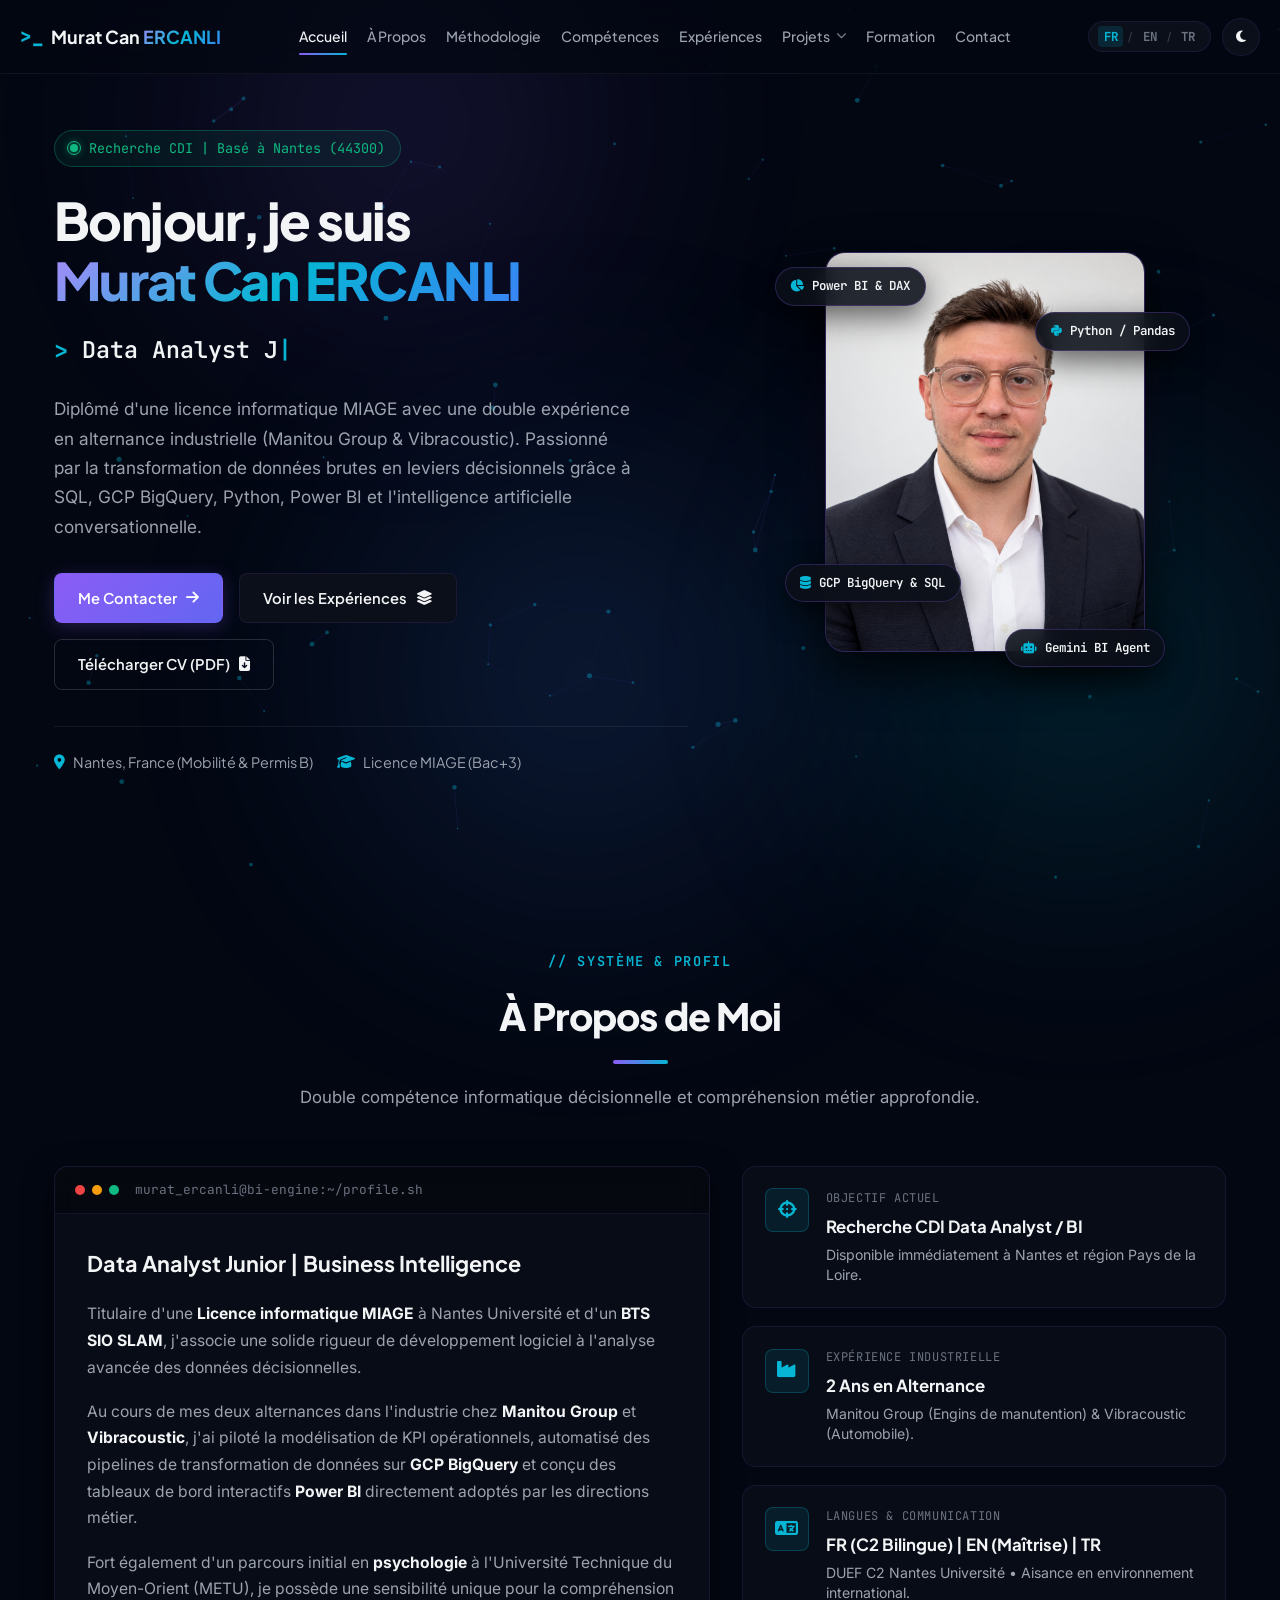
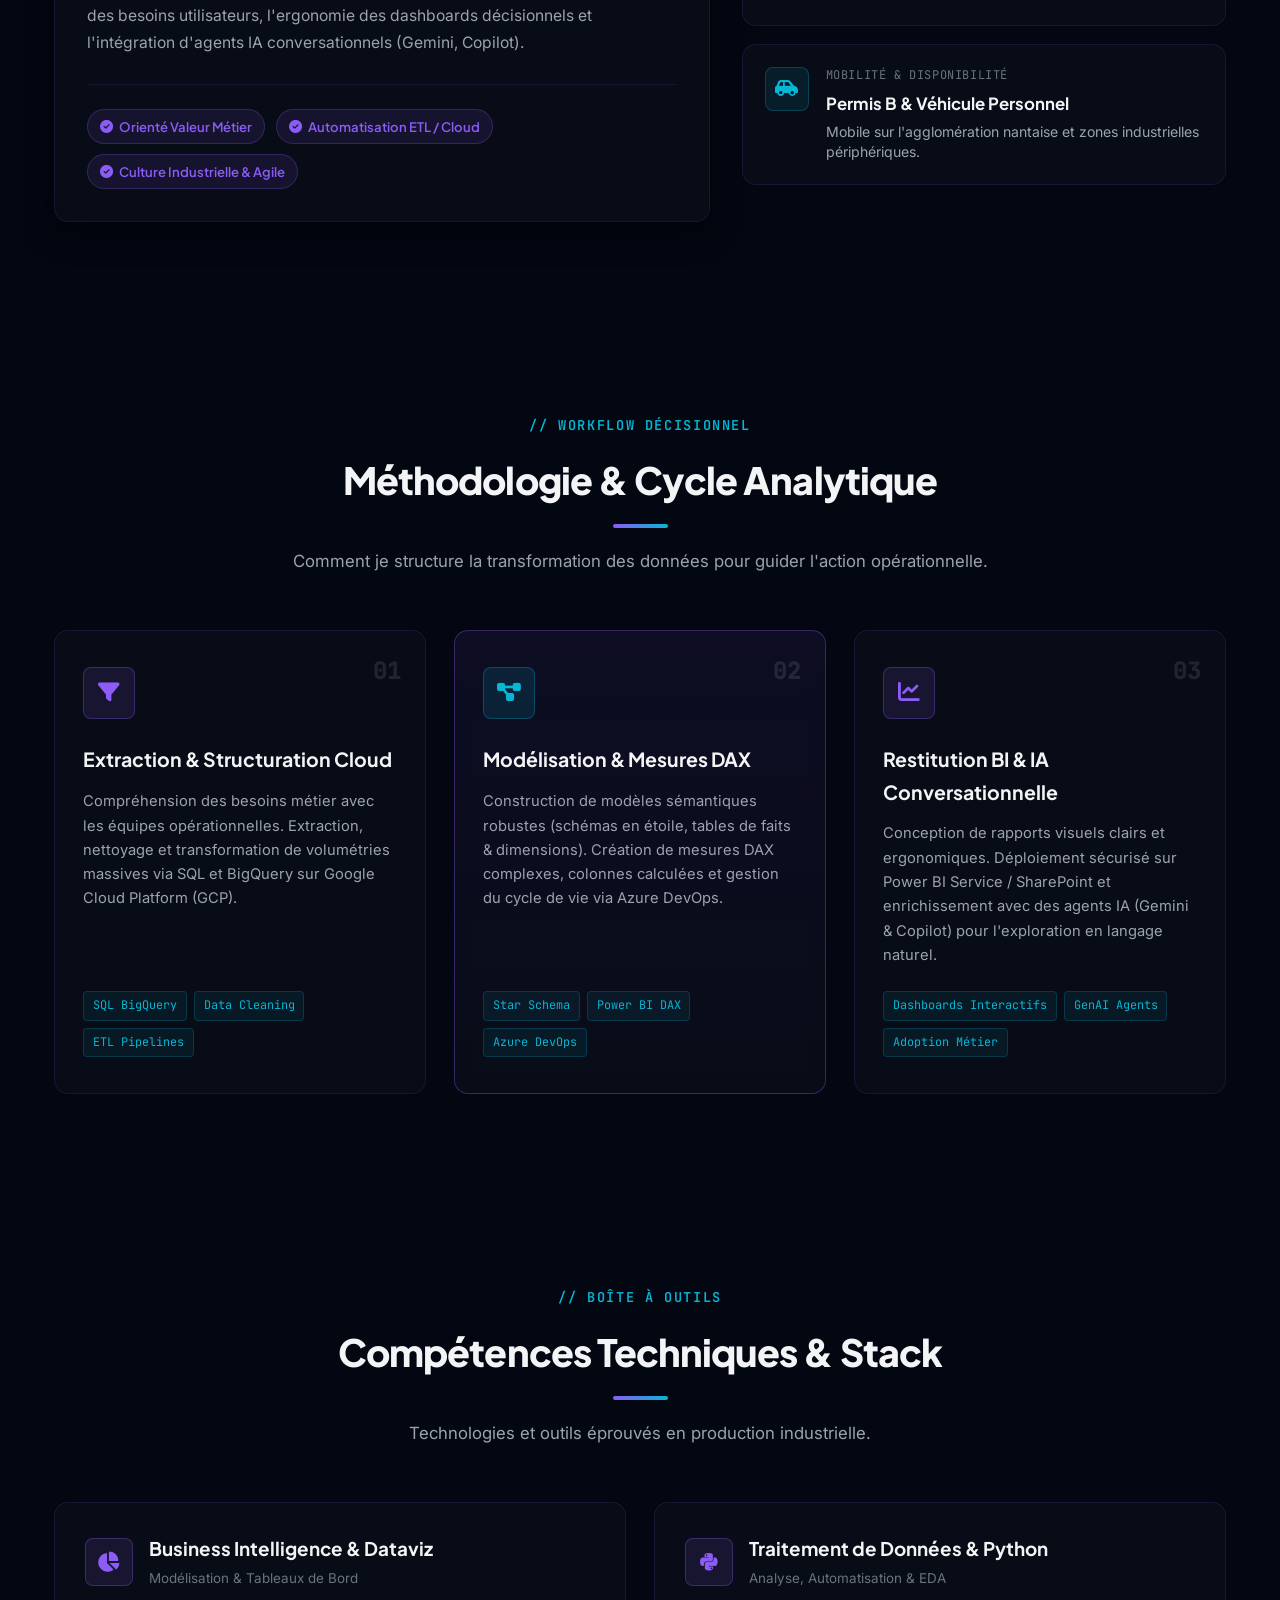
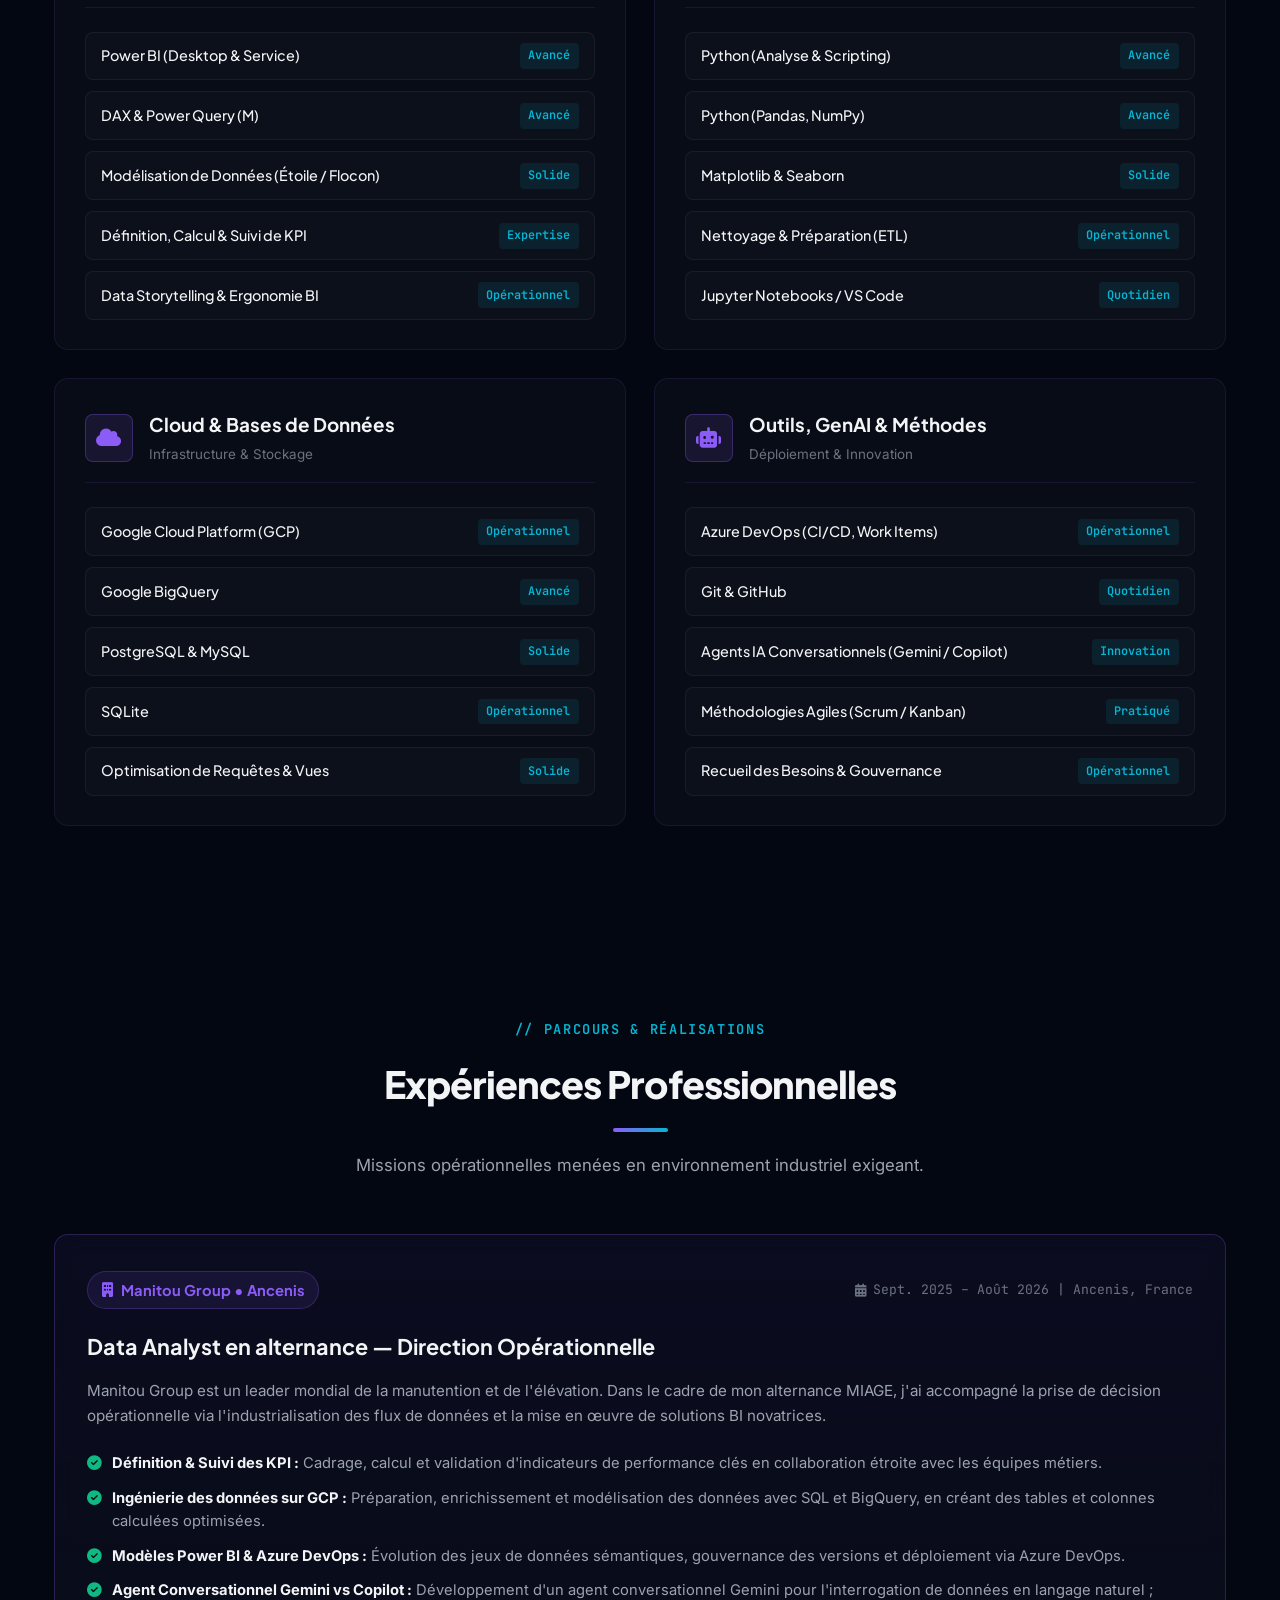
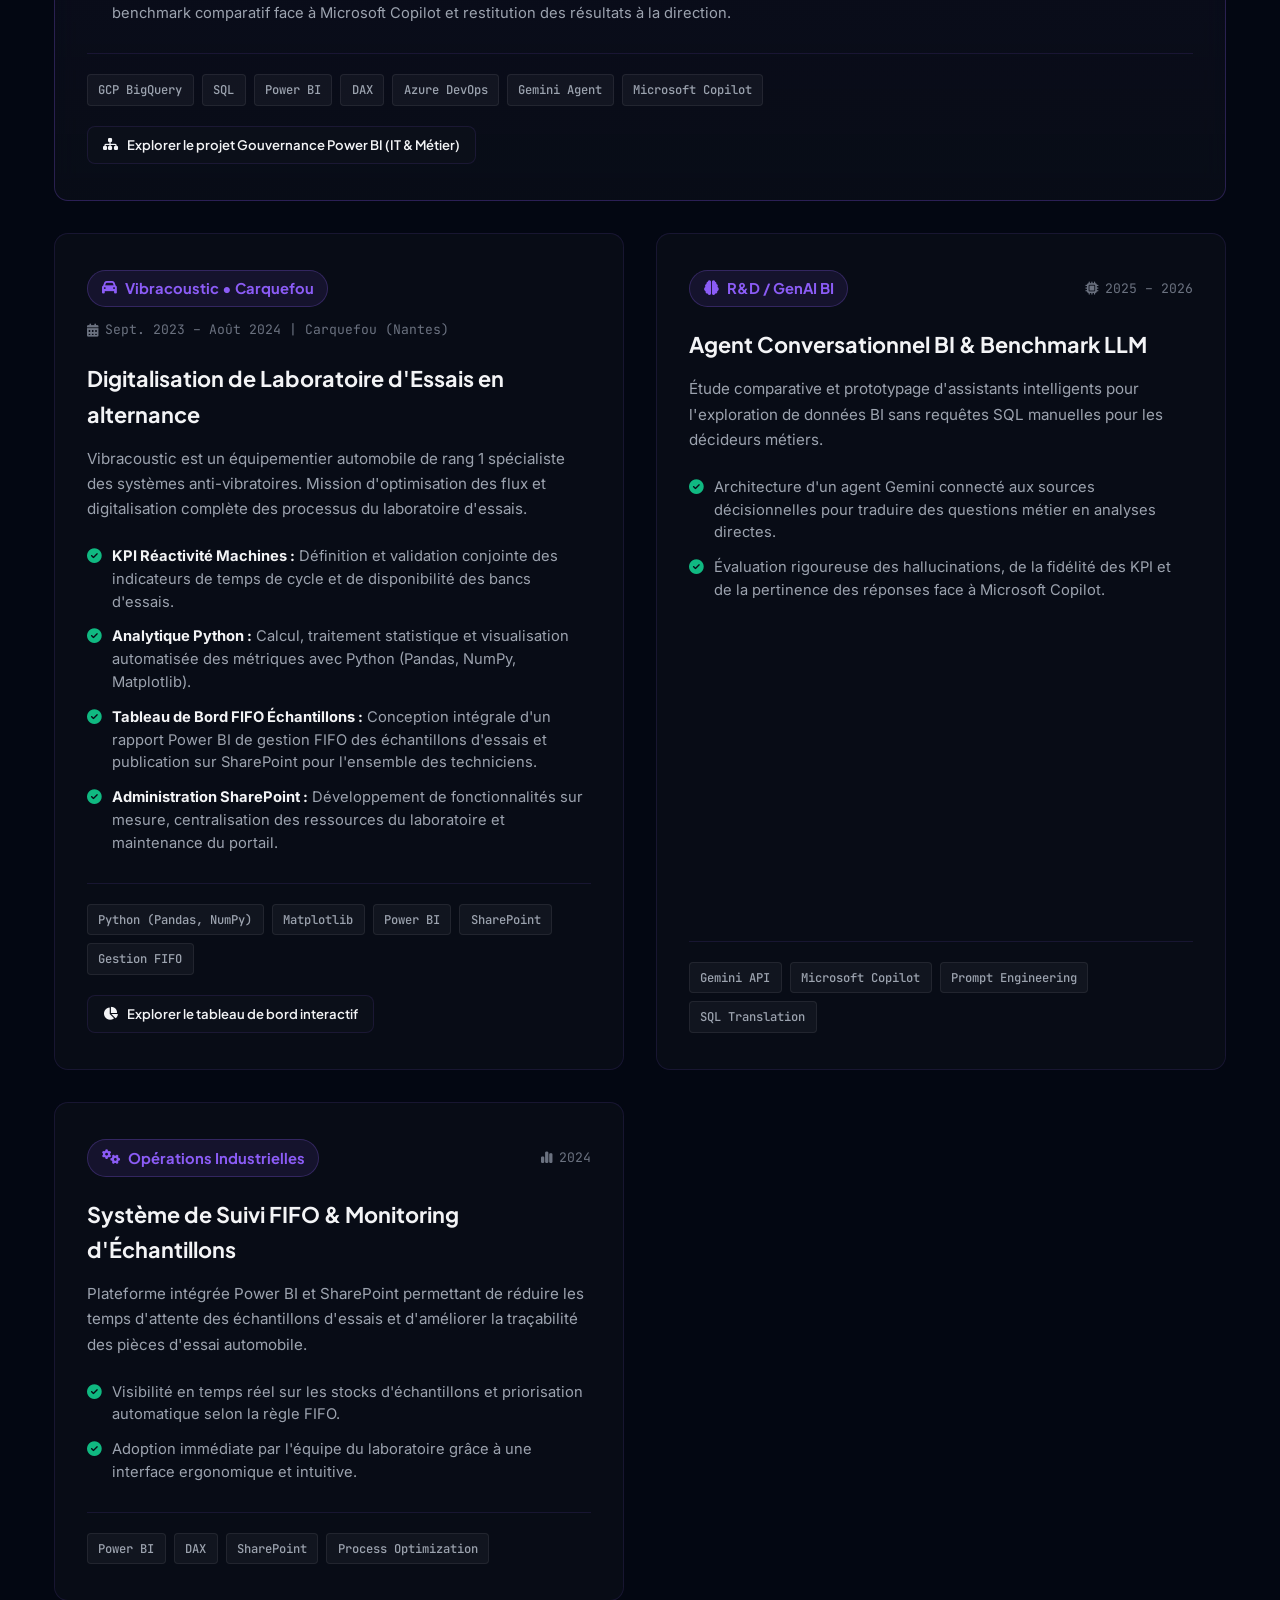
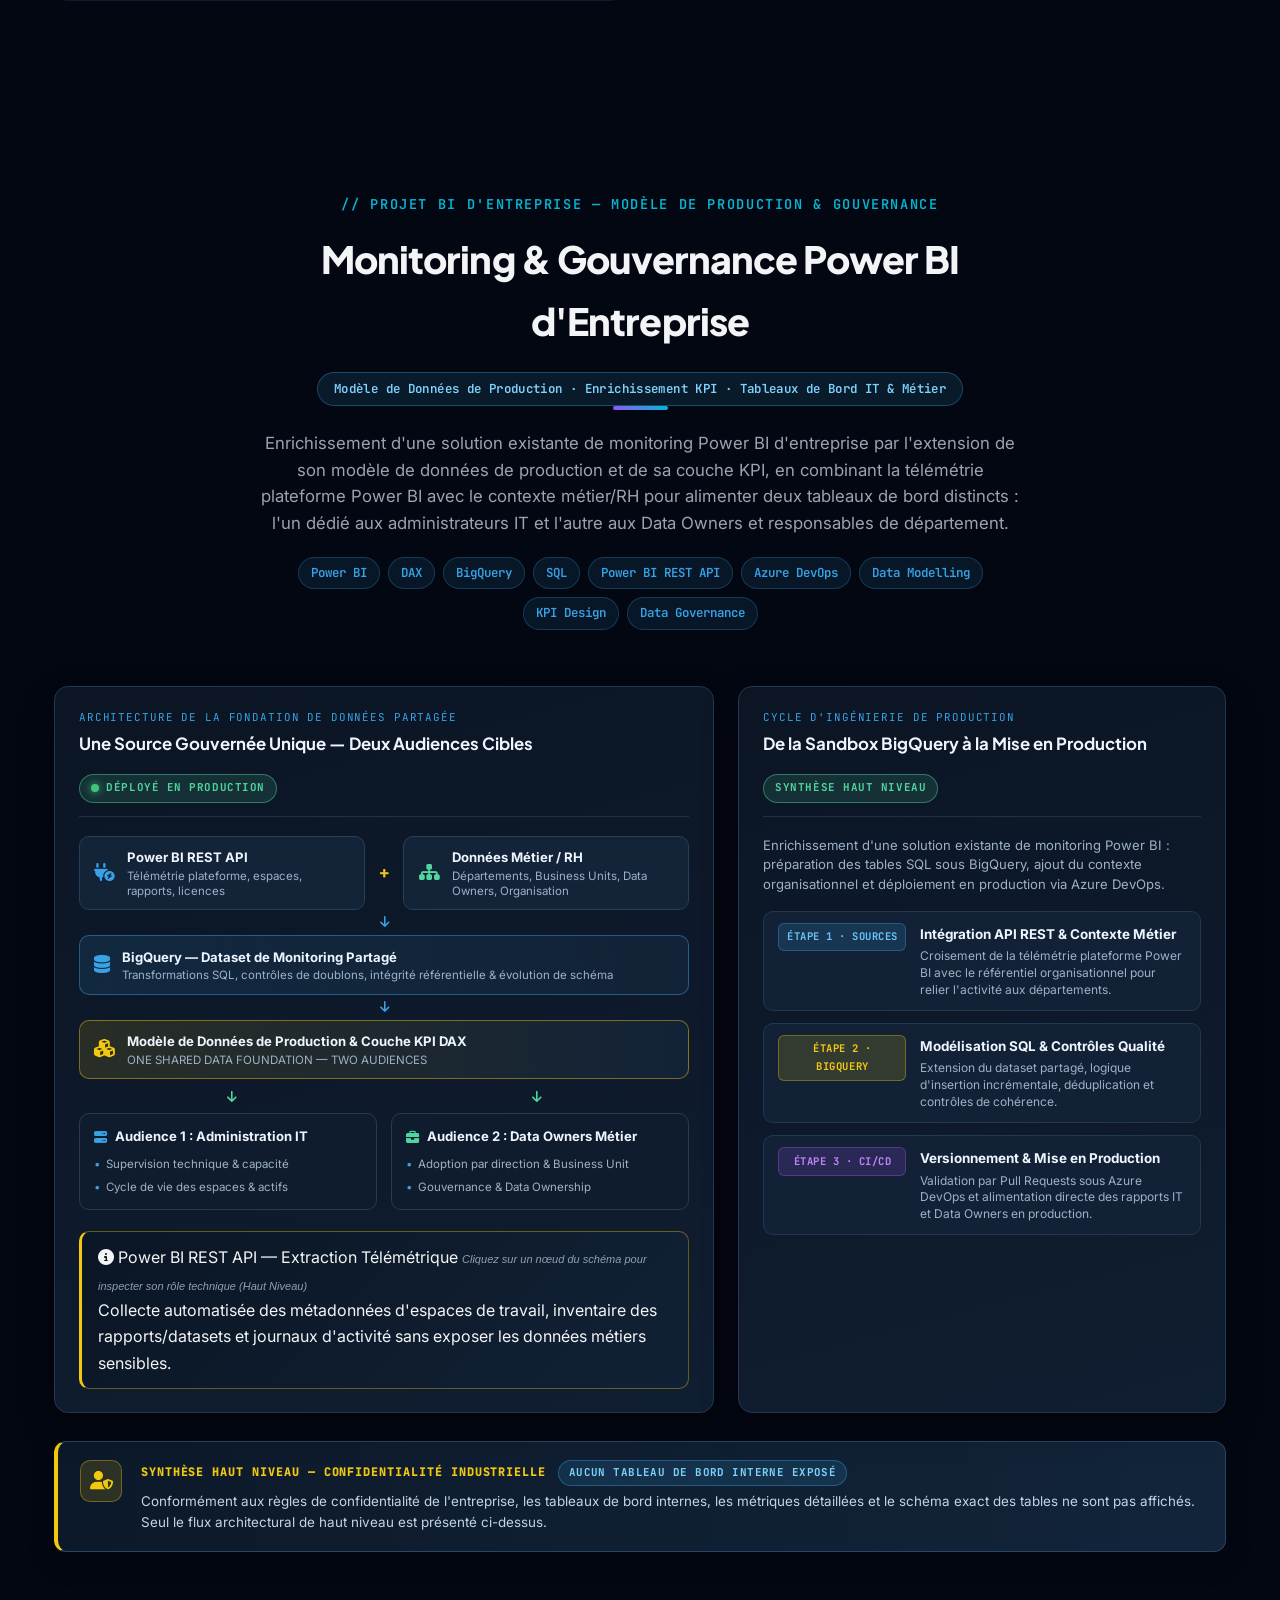
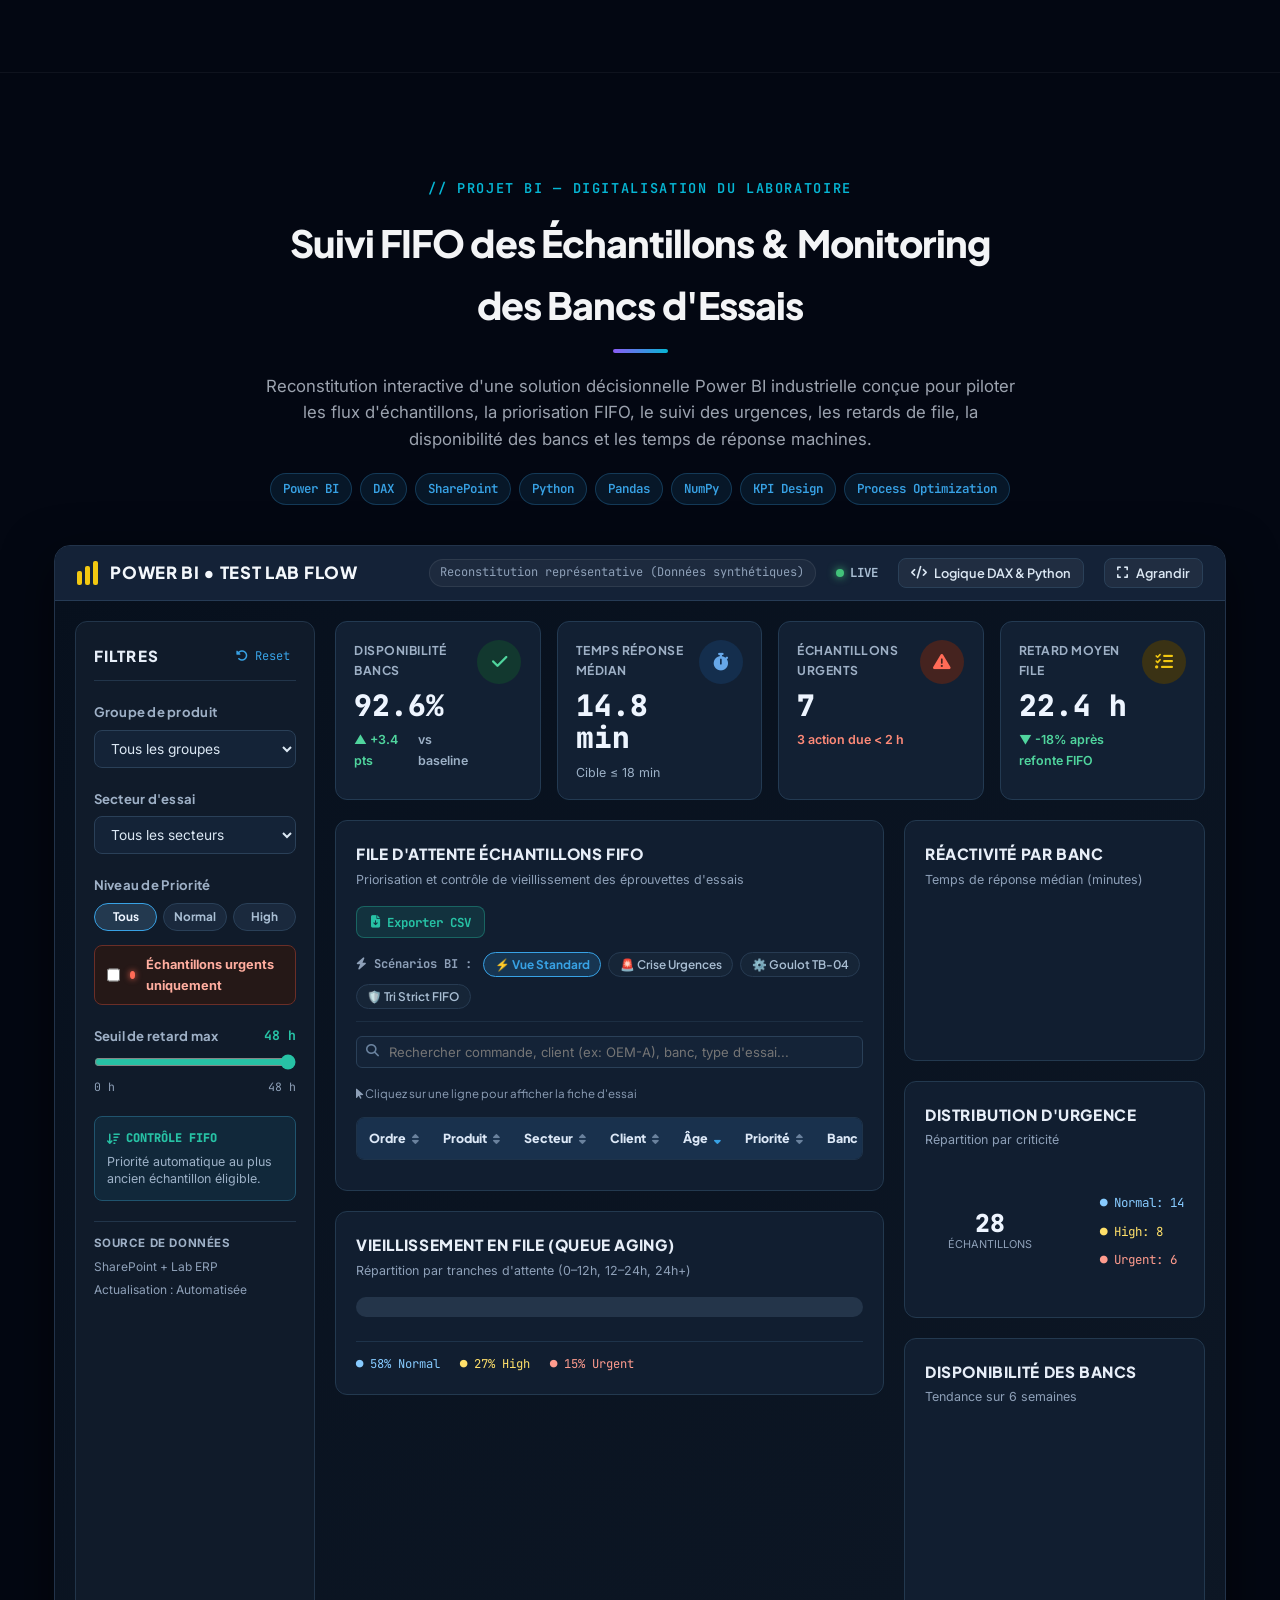
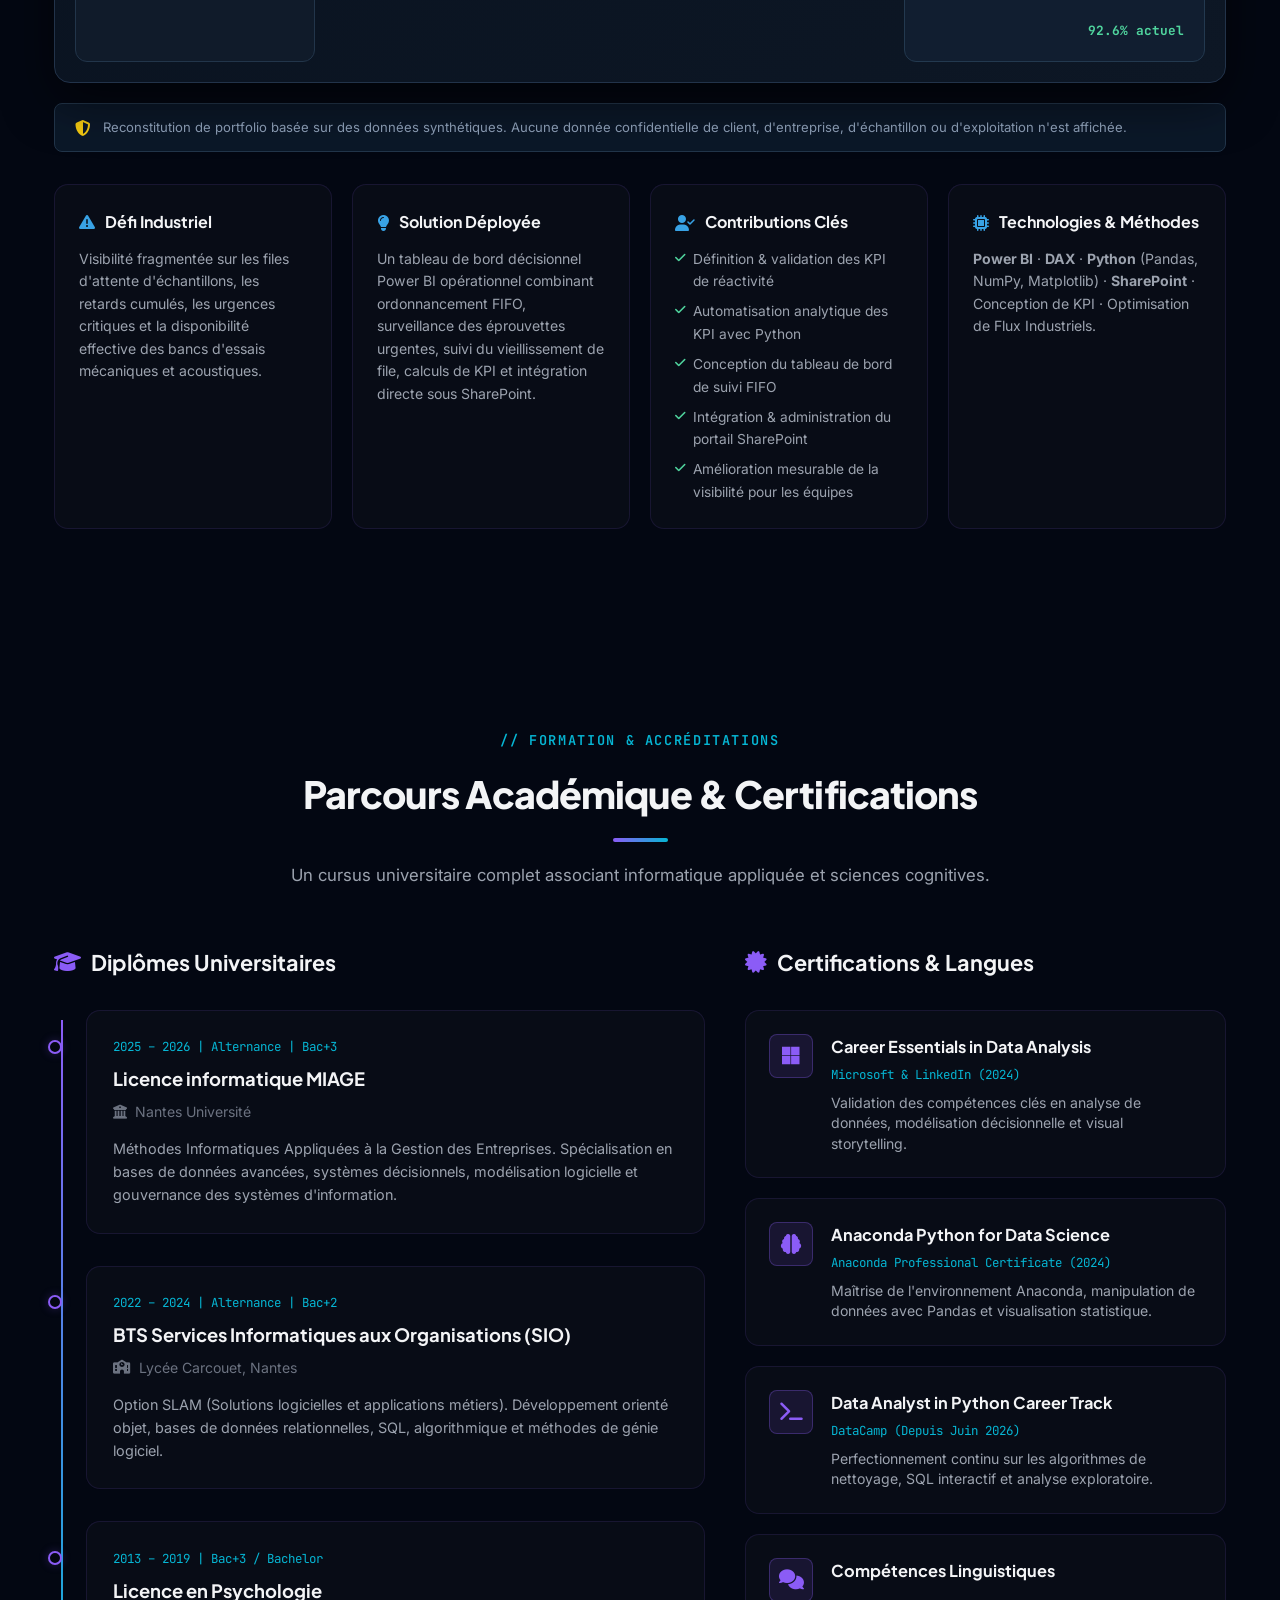
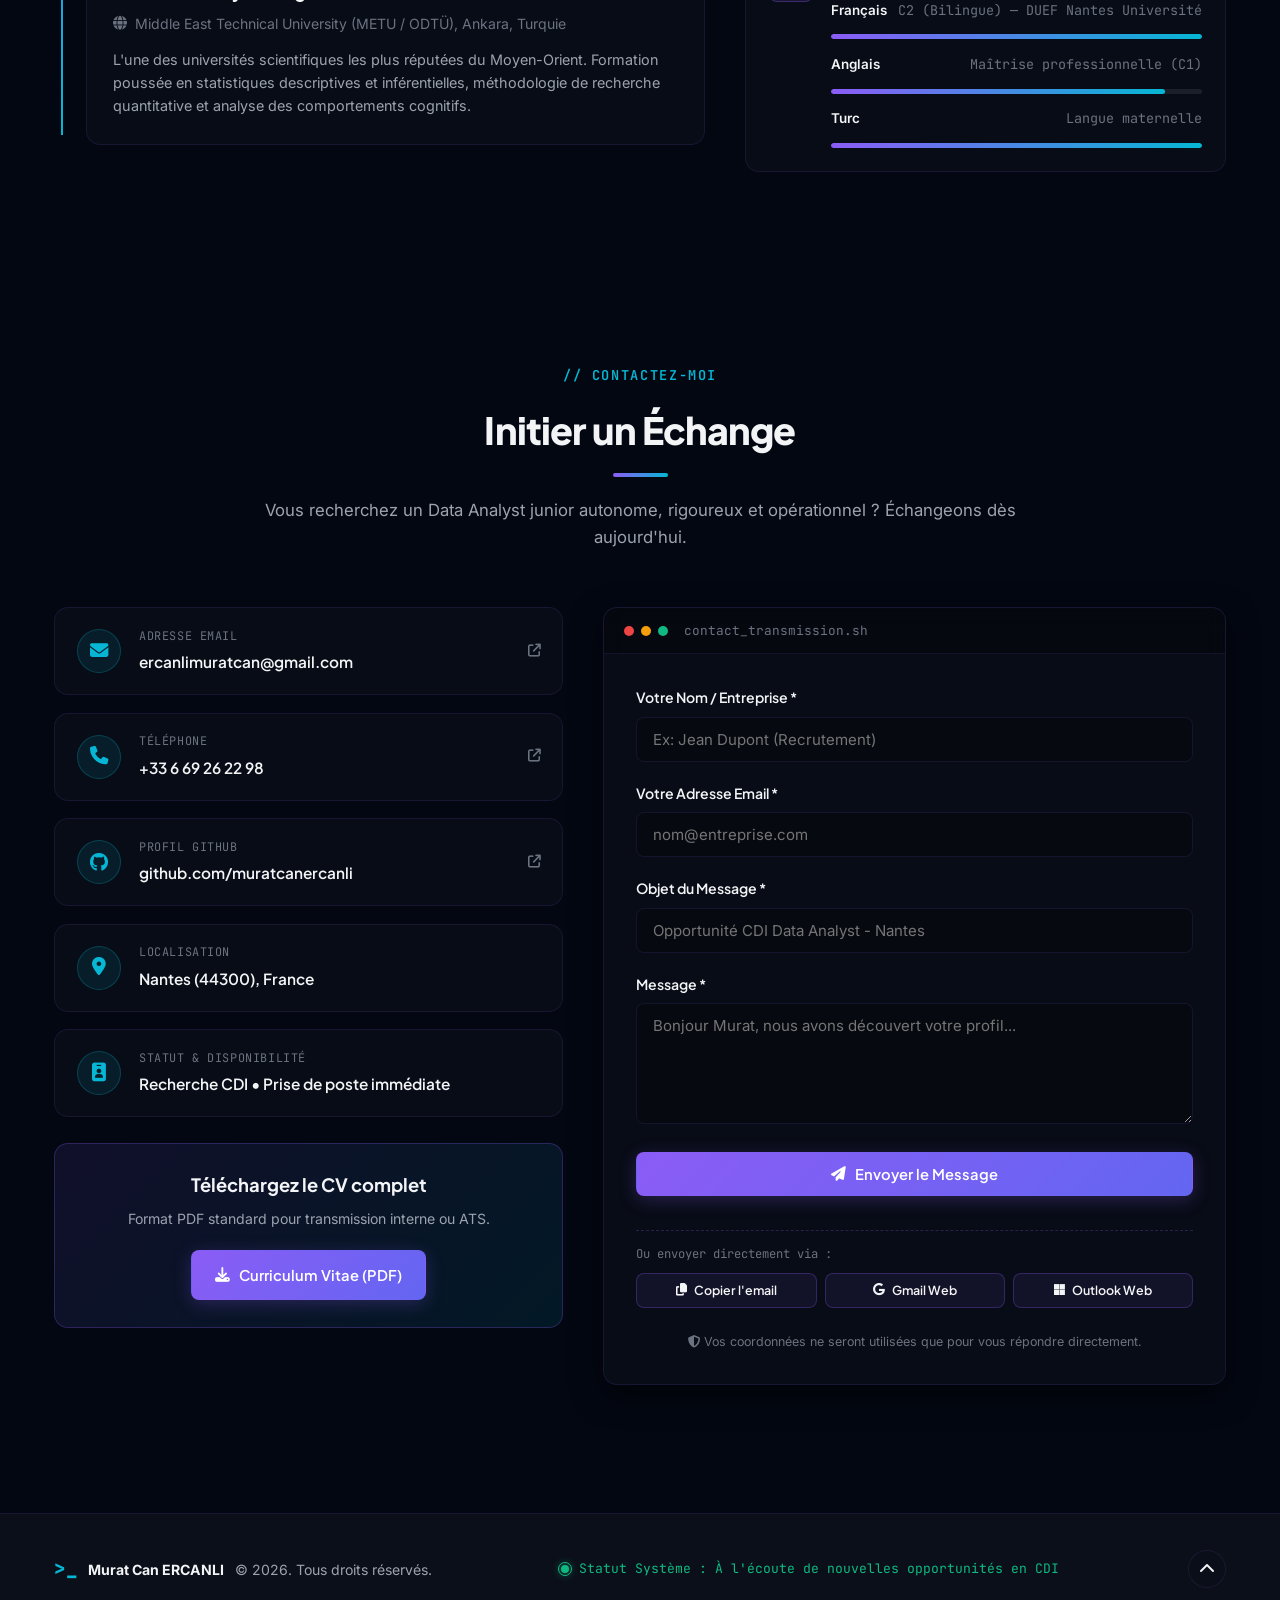
==== commit 6bfc1fdf: "update-8nov_v2" ====
--- a/index.html
+++ b/index.html
@@ -27,7 +27,7 @@
     <link rel="stylesheet" href="https://cdnjs.cloudflare.com/ajax/libs/font-awesome/6.5.1/css/all.min.css">
     
     <!-- Custom Styles -->
-    <link rel="stylesheet" href="styles.css">
+    <link rel="stylesheet" href="styles.css?v=20261108">
 
     <!-- JSON-LD Structured Data -->
     <script type="application/ld+json">
@@ -96,7 +96,6 @@
                         </li>
                     </ul>
                 </li>
-                <li class="nav-item"><a href="veille.html" class="nav-link" data-i18n="nav.veille">Veille</a></li>
                 <li class="nav-item"><a href="#education" class="nav-link" data-i18n="nav.credentials">Formation</a></li>
                 <li class="nav-item"><a href="#contact" class="nav-link" data-i18n="nav.contact">Contact</a></li>
             </ul>
@@ -1446,29 +1445,6 @@
         </div>
     </section>
 
-    <!-- 7. Homepage Integration: Compact Veille Technologique Teaser before Contact -->
-    <section id="veille-teaser" class="veille-teaser-section">
-        <div class="container">
-            <div class="v-teaser-wrapper">
-                <div class="v-teaser-header">
-                    <div class="v-teaser-header-left">
-                        <span class="section-tag" data-i18n="veille.teaserTag">// SYNTHÈSE DE VEILLE</span>
-                        <h3 class="v-teaser-section-title" data-i18n="veille.teaserTitle">Veille Technologique</h3>
-                        <p class="v-teaser-section-sub" data-i18n="veille.teaserSubtitle">Les tendances Data, IA et Business Intelligence que je suis et analyse.</p>
-                    </div>
-                    <div class="v-teaser-header-right">
-                        <a href="veille.html" class="btn btn-secondary v-teaser-cta-btn">
-                            <span data-i18n="veille.teaserCta">Explorer ma veille technologique →</span>
-                        </a>
-                    </div>
-                </div>
-
-                <!-- Latest 3 entries populated dynamically by veille.js -->
-                <div class="v-teaser-grid" id="veille-teaser-grid"></div>
-            </div>
-        </div>
-    </section>
-
     <!-- Contact & Query Intake Section -->
     <section id="contact" class="contact-section">
         <div class="container">
@@ -1620,17 +1596,9 @@
         </div>
     </footer>
 
-    <!-- Full Veille Analysis Modal -->
-    <div class="v-modal-backdrop" id="veille-modal-backdrop" hidden>
-        <div class="v-modal-dialog" role="dialog" aria-modal="true" aria-labelledby="veille-modal-title">
-            <div id="veille-modal-content"></div>
-        </div>
-    </div>
-
     <!-- Scripts -->
-    <script src="script.js"></script>
-    <script src="dashboard.js"></script>
-    <script src="veille.js"></script>
+    <script src="script.js?v=20261108"></script>
+    <script src="dashboard.js?v=20261108"></script>
 </body>
 </html>
 
--- a/styles.css
+++ b/styles.css
@@ -322,15 +322,18 @@
     flex-shrink: 0;
 }
 
-@media (max-width: 1200px) and (min-width: 993px) {
+@media (max-width: 1200px) and (min-width: 769px) {
     .nav-menu {
-        gap: 0.85rem;
+        gap: 0.75rem;
     }
     .nav-link {
-        font-size: 0.82rem;
-    }
-    .nav-logo a {
-        font-size: 1rem;
+        font-size: 0.8rem;
+        white-space: nowrap !important;
+    }
+    .nav-logo a,
+    .logo-name {
+        font-size: 0.96rem;
+        white-space: nowrap !important;
     }
 }
 
@@ -3662,7 +3665,7 @@
     box-shadow: 0 14px 32px rgba(15, 23, 42, 0.12);
 }
 
-@media (max-width: 992px) {
+@media (max-width: 768px) {
     .nav-dropdown-menu {
         position: static;
         transform: none;
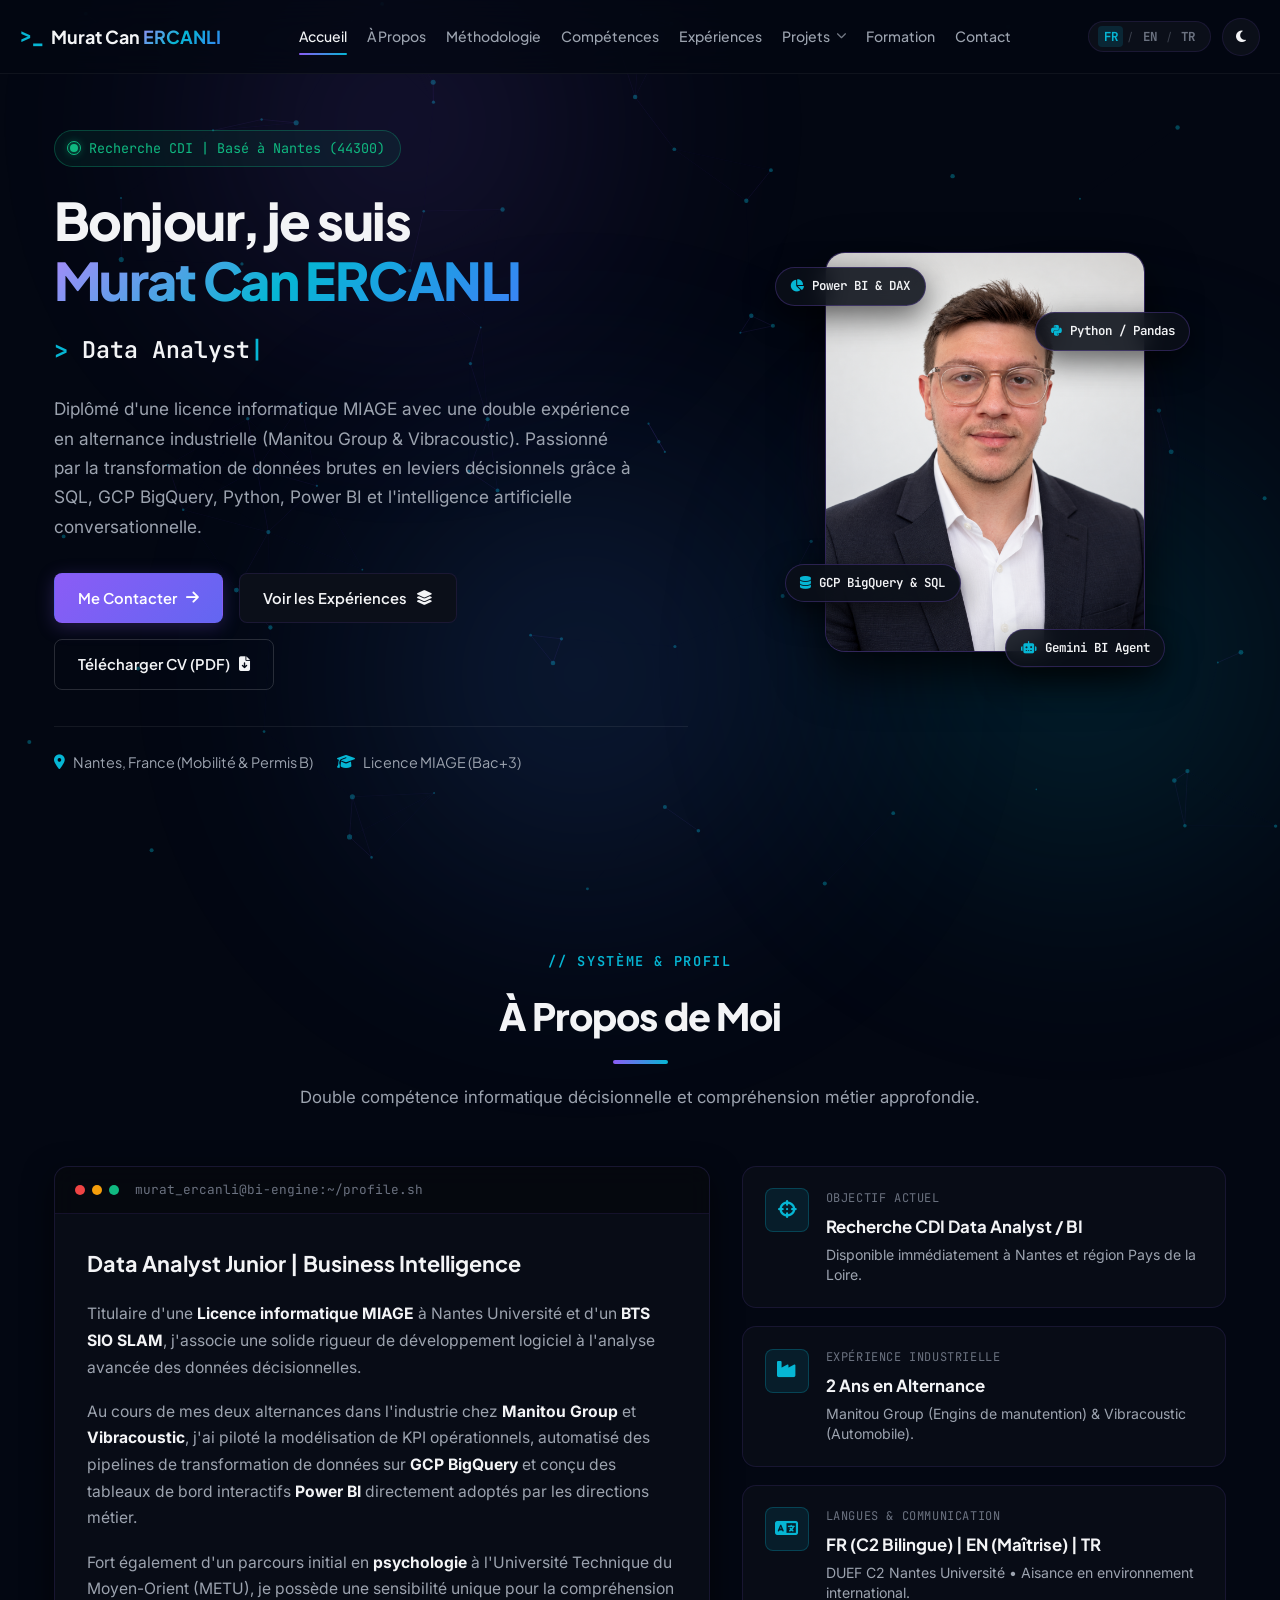
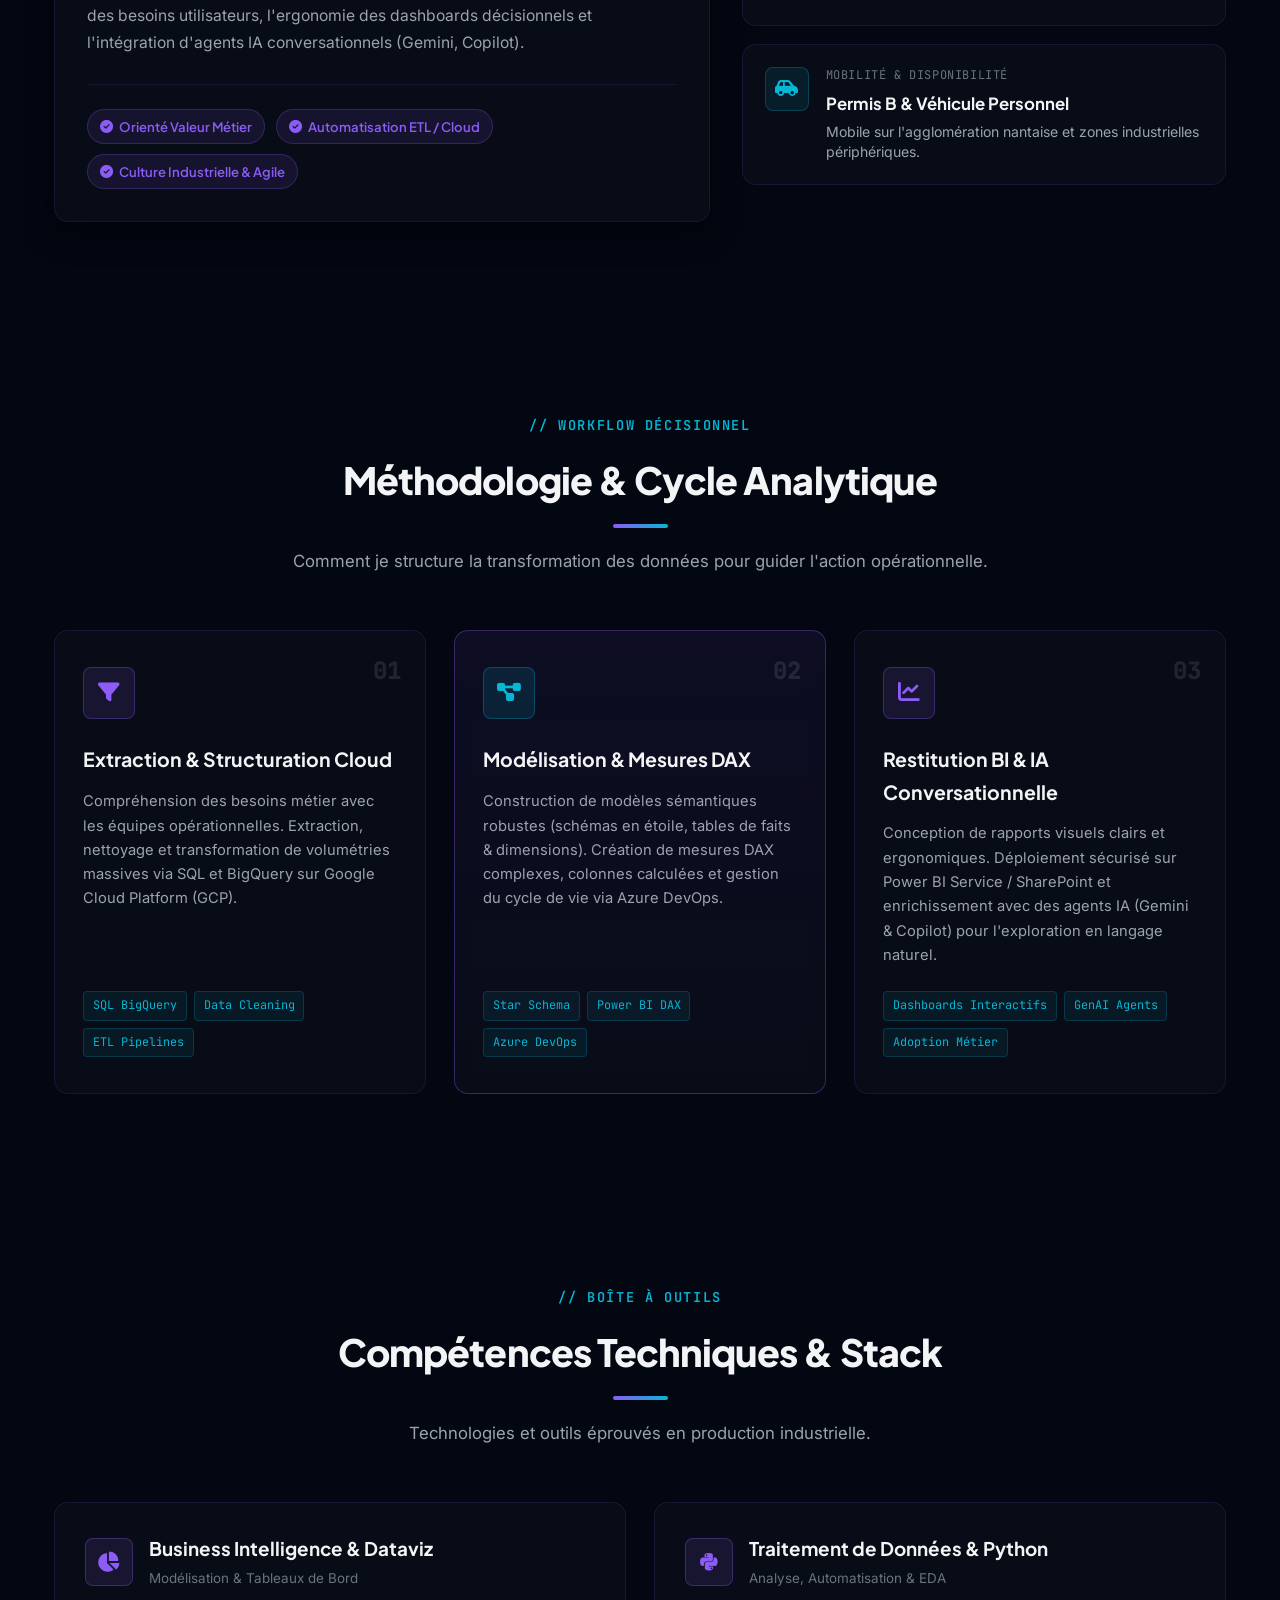
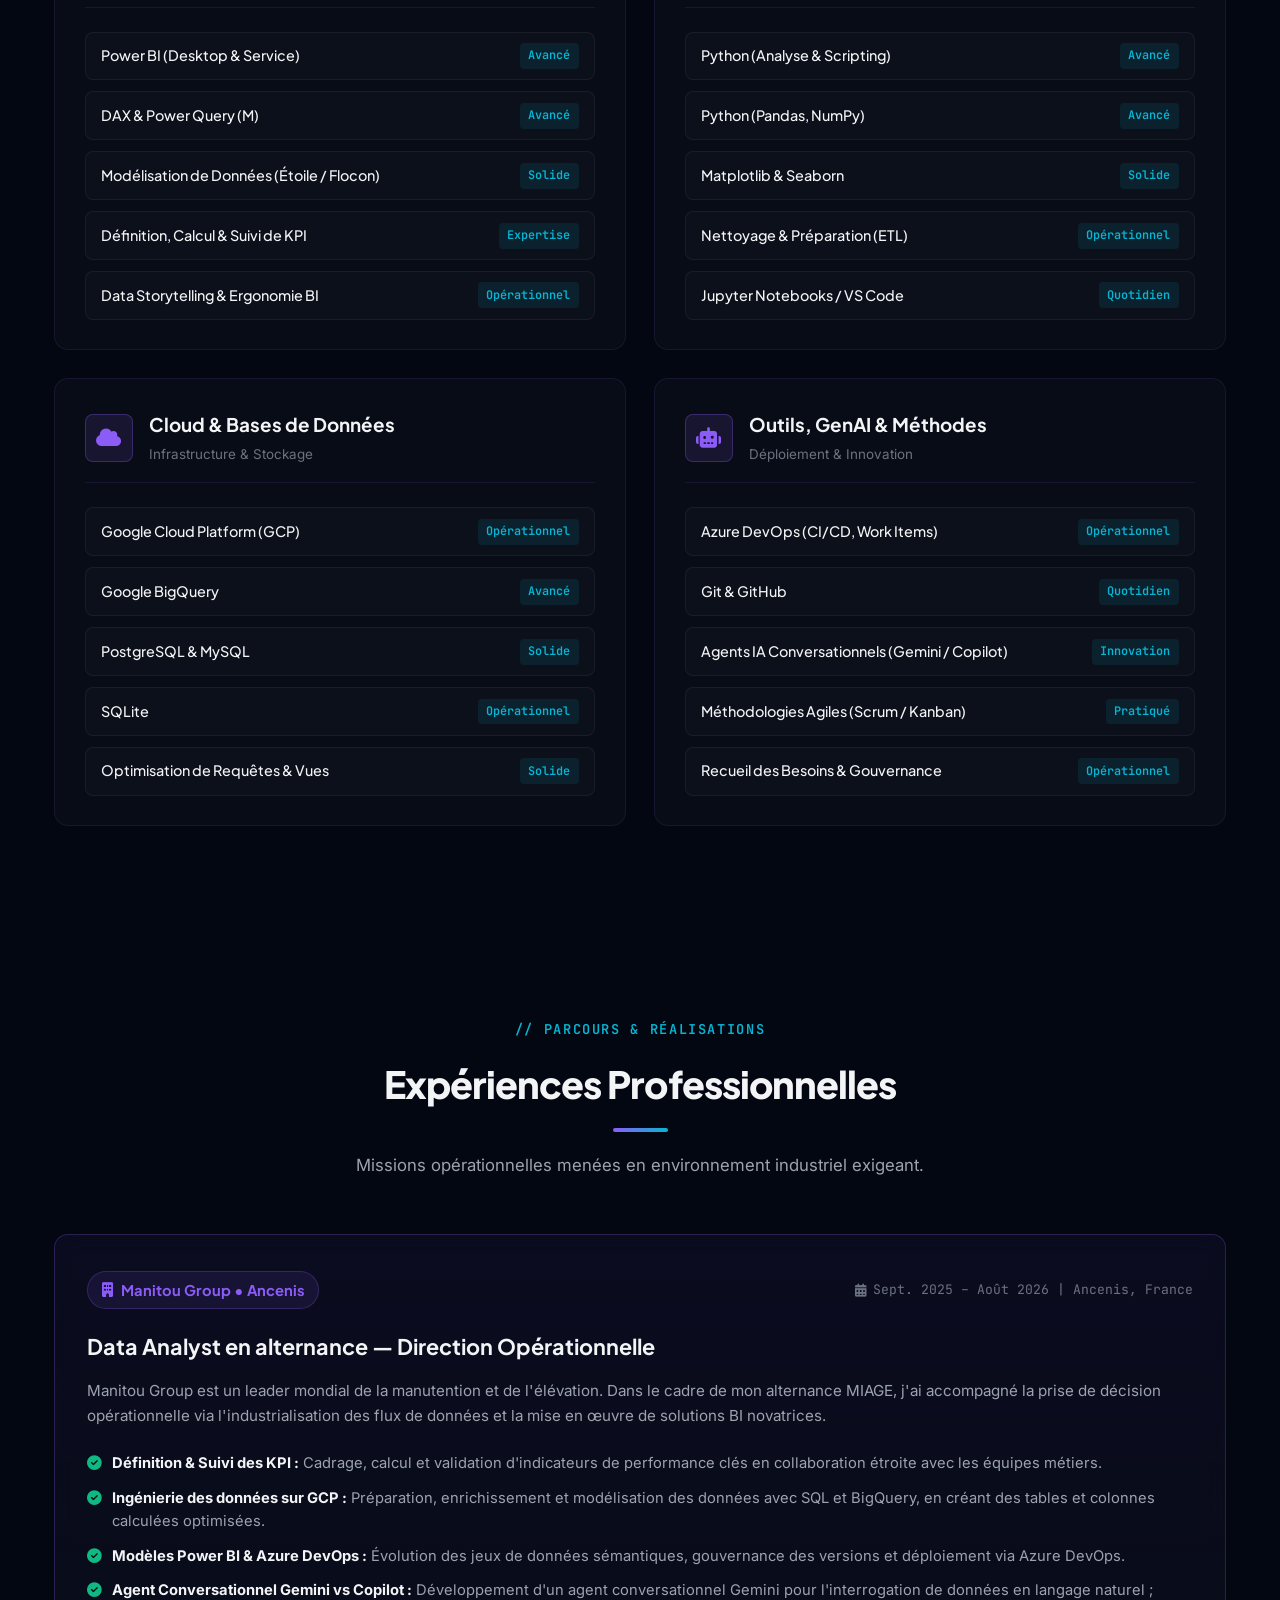
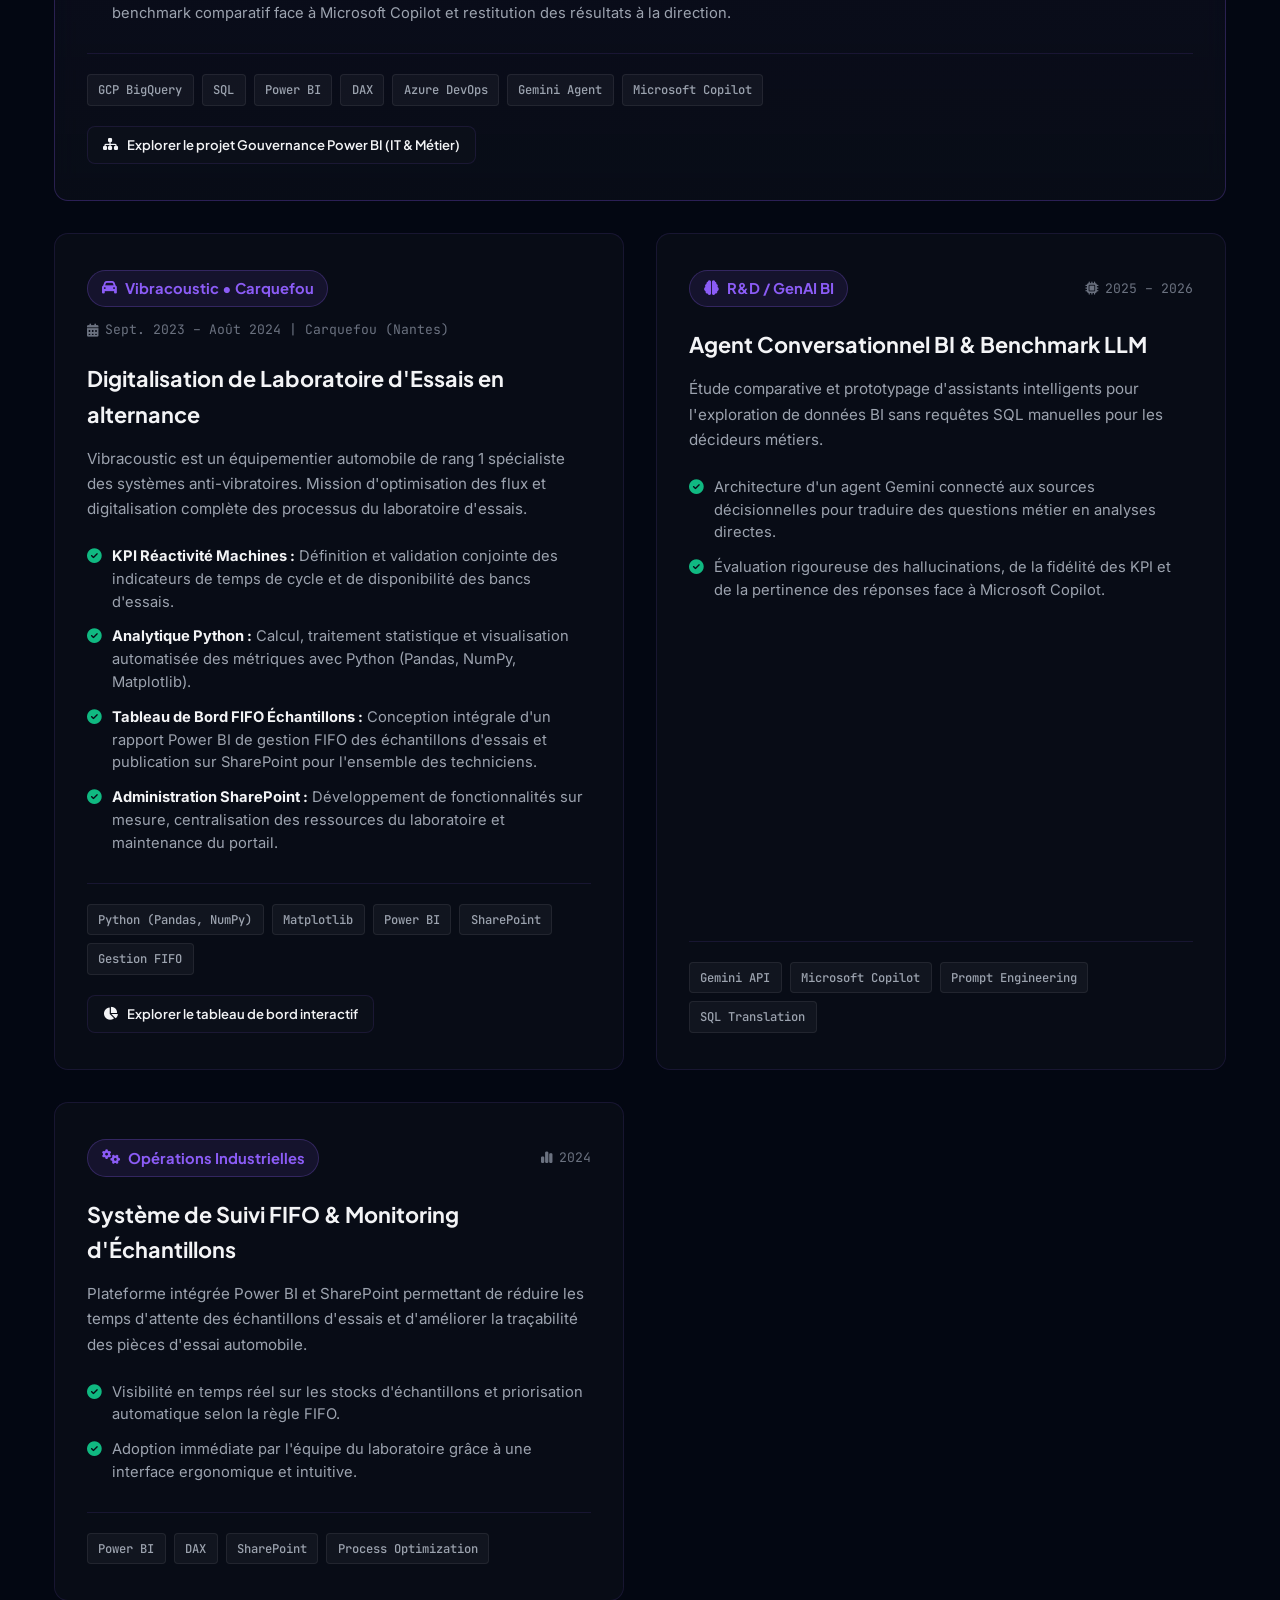
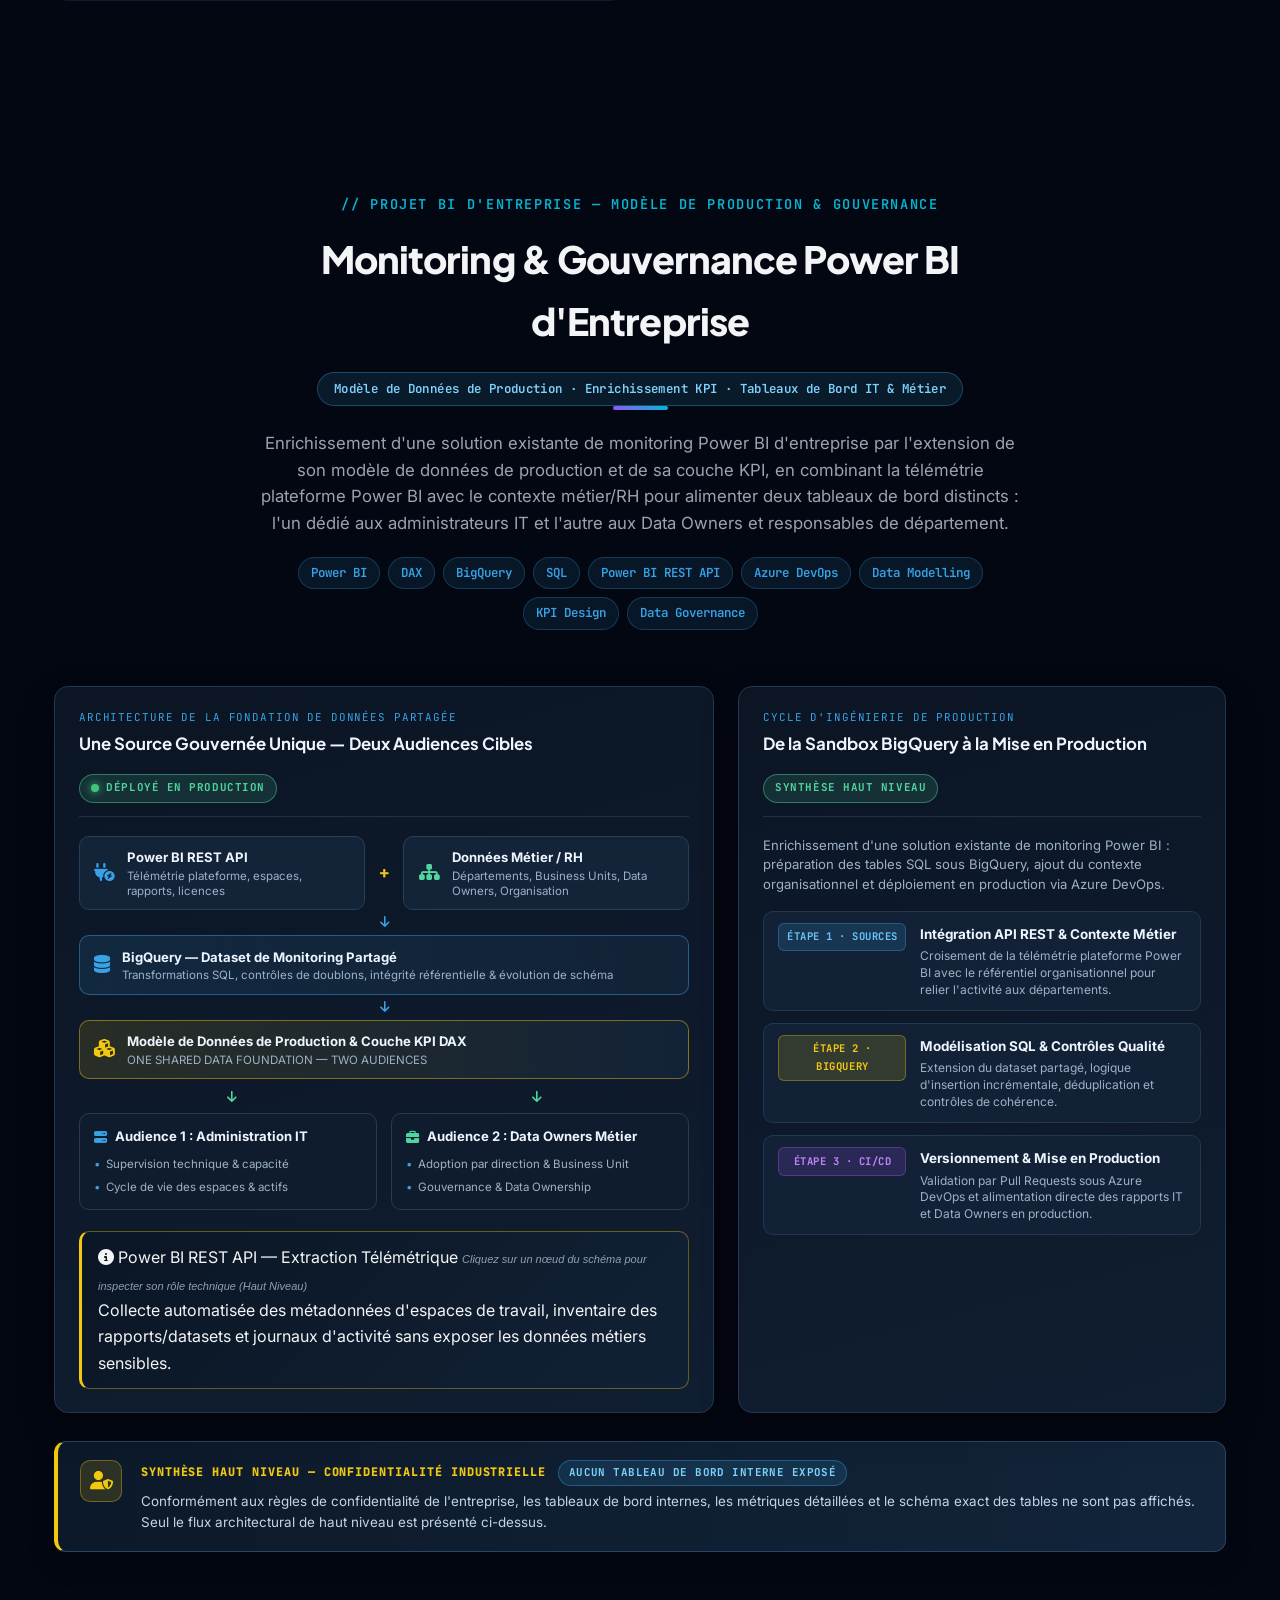
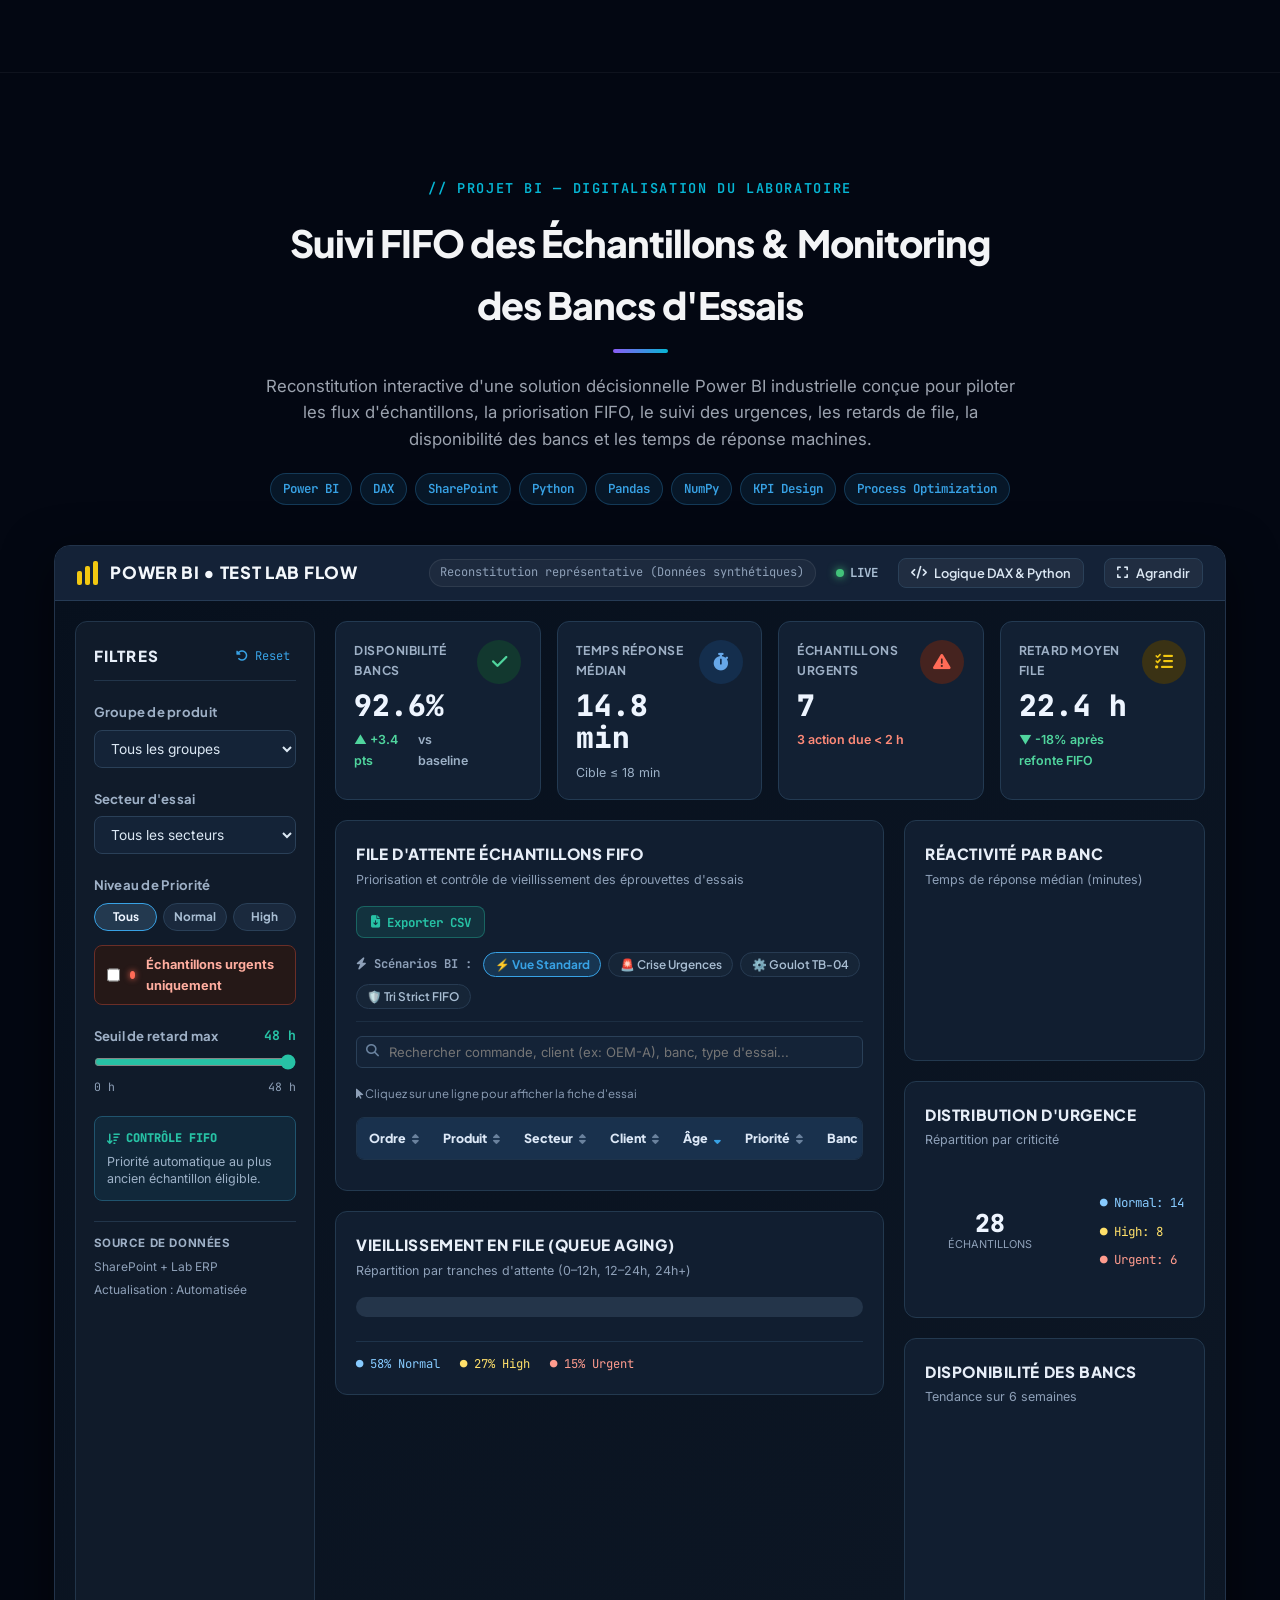
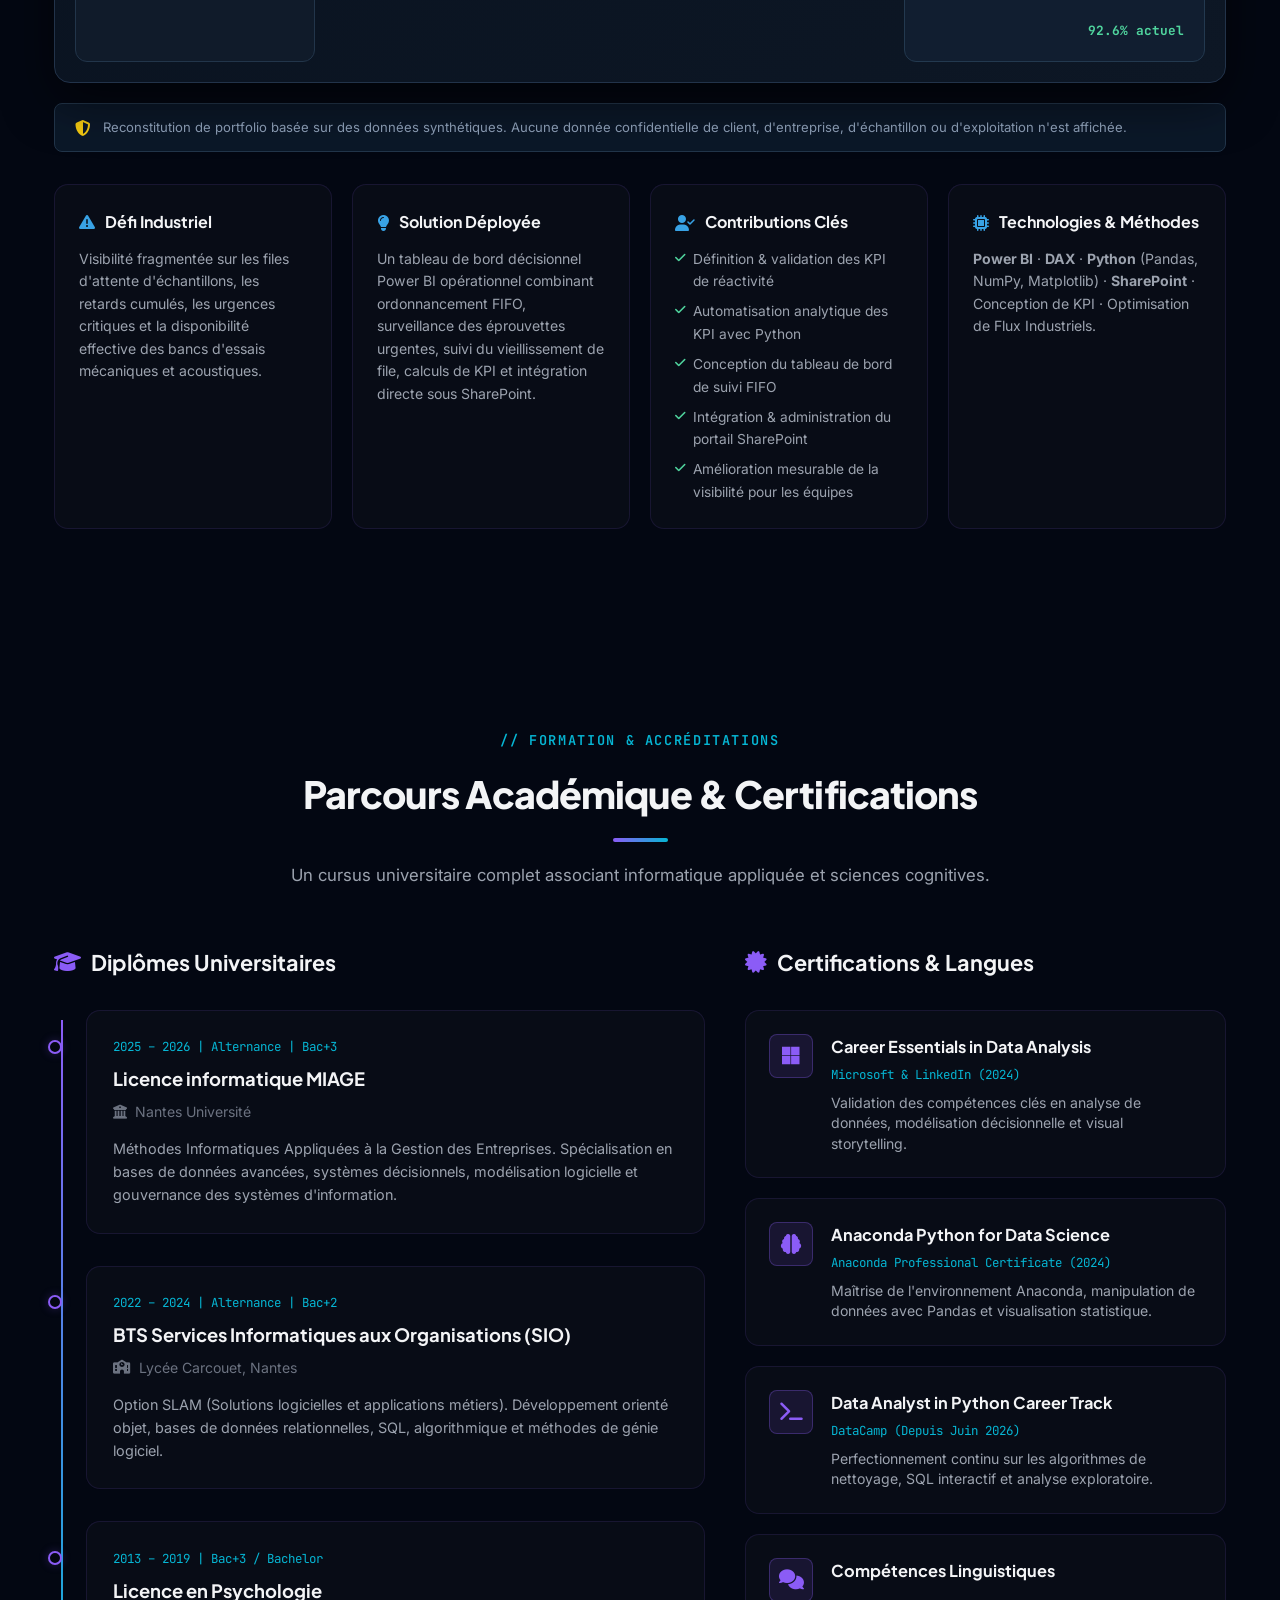
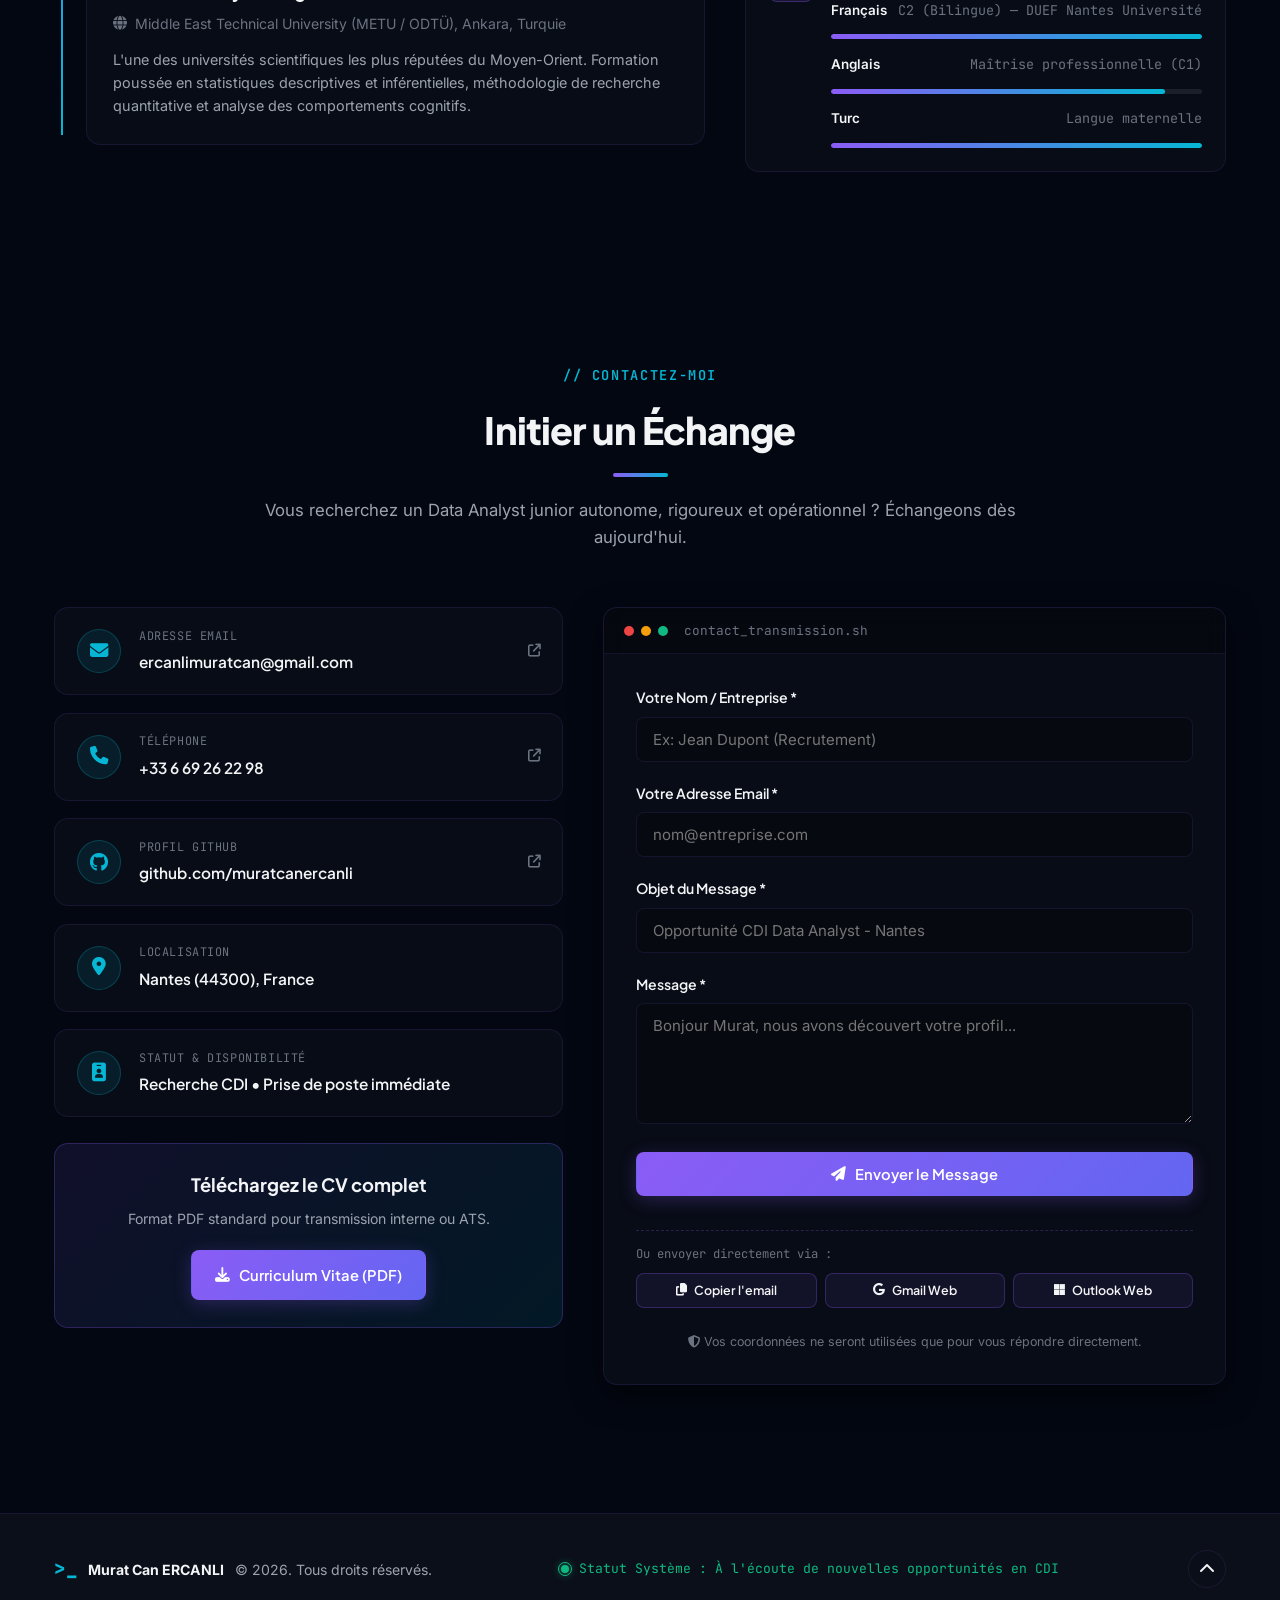
==== commit 64e6f735: "update-9nov_v1" ====
--- a/index.html
+++ b/index.html
@@ -159,7 +159,7 @@
                             <span data-i18n="hero.btnProjects">Voir les Expériences</span>
                             <i class="fas fa-layer-group"></i>
                         </a>
-                        <a href="Murat_ERCANLI_LaTeX_Source (2).pdf" target="_blank" rel="noopener noreferrer" class="btn btn-outline" download>
+                        <a href="CV_MuratCanERCANLI.pdf" target="_blank" rel="noopener noreferrer" class="btn btn-outline" download>
                             <span data-i18n="hero.btnResume">Télécharger CV (PDF)</span>
                             <i class="fas fa-file-arrow-down"></i>
                         </a>
@@ -1504,7 +1504,7 @@
                     <div class="contact-cta-box">
                         <h4 data-i18n="contact.ctaTitle">Téléchargez le CV complet</h4>
                         <p data-i18n="contact.ctaDesc">Format PDF standard pour transmission interne ou ATS.</p>
-                        <a href="Murat_ERCANLI_LaTeX_Source (2).pdf" target="_blank" rel="noopener noreferrer" class="btn btn-primary" download>
+                        <a href="CV_MuratCanERCANLI.pdf" target="_blank" rel="noopener noreferrer" class="btn btn-primary" download>
                             <i class="fas fa-download"></i> <span data-i18n="contact.ctaBtn">Curriculum Vitae (PDF)</span>
                         </a>
                     </div>
